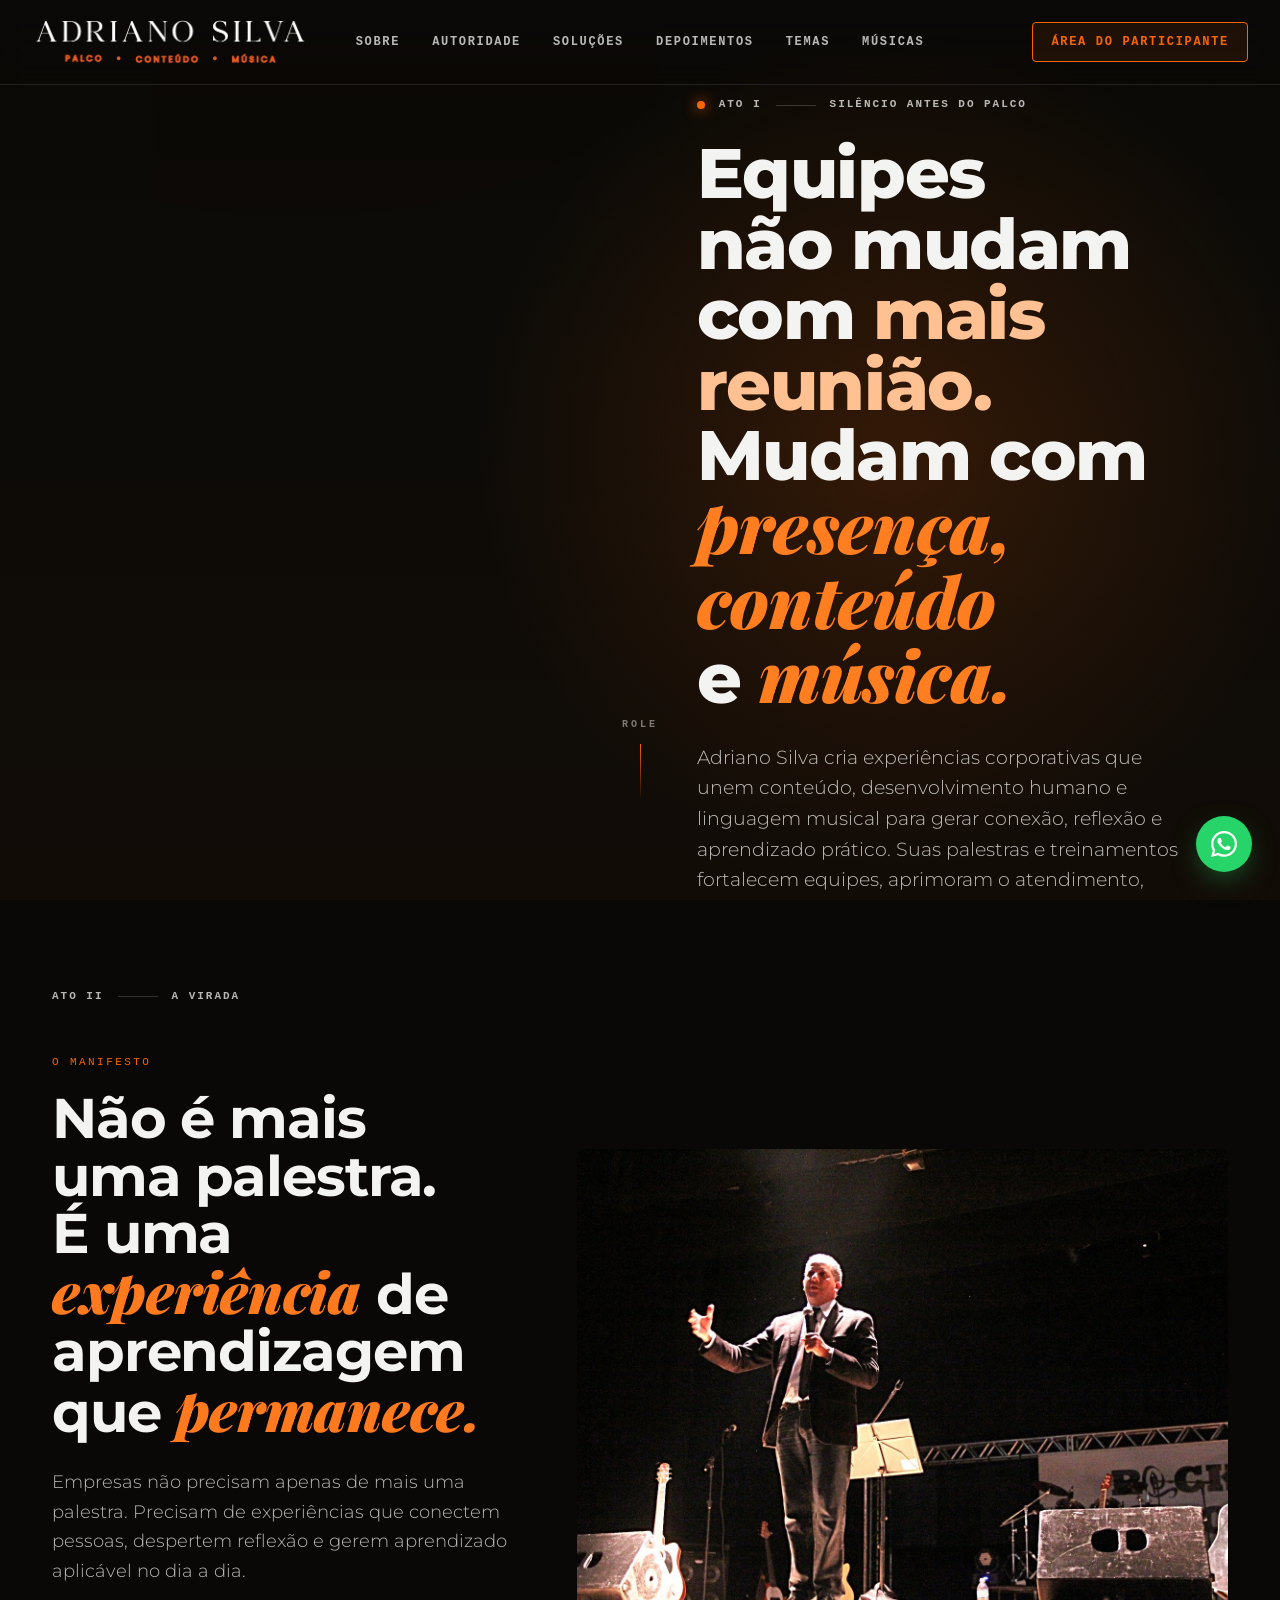
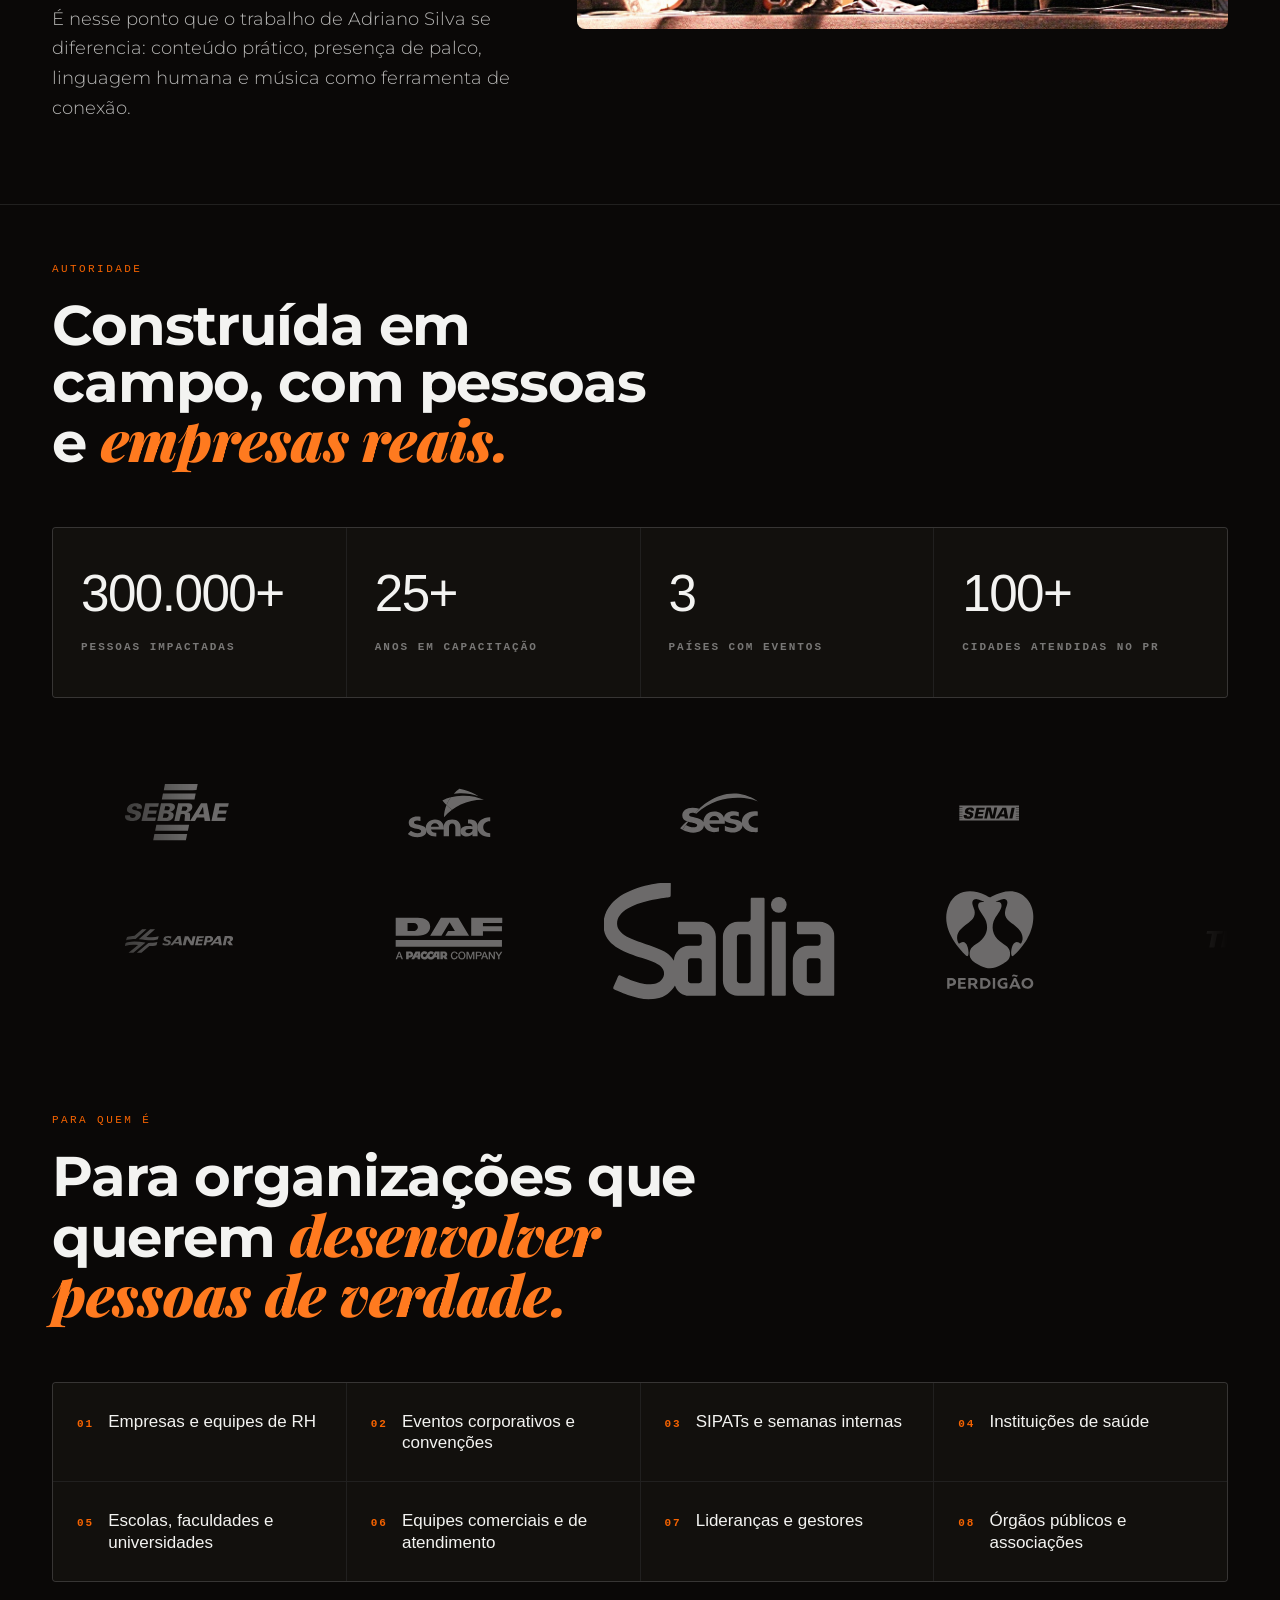
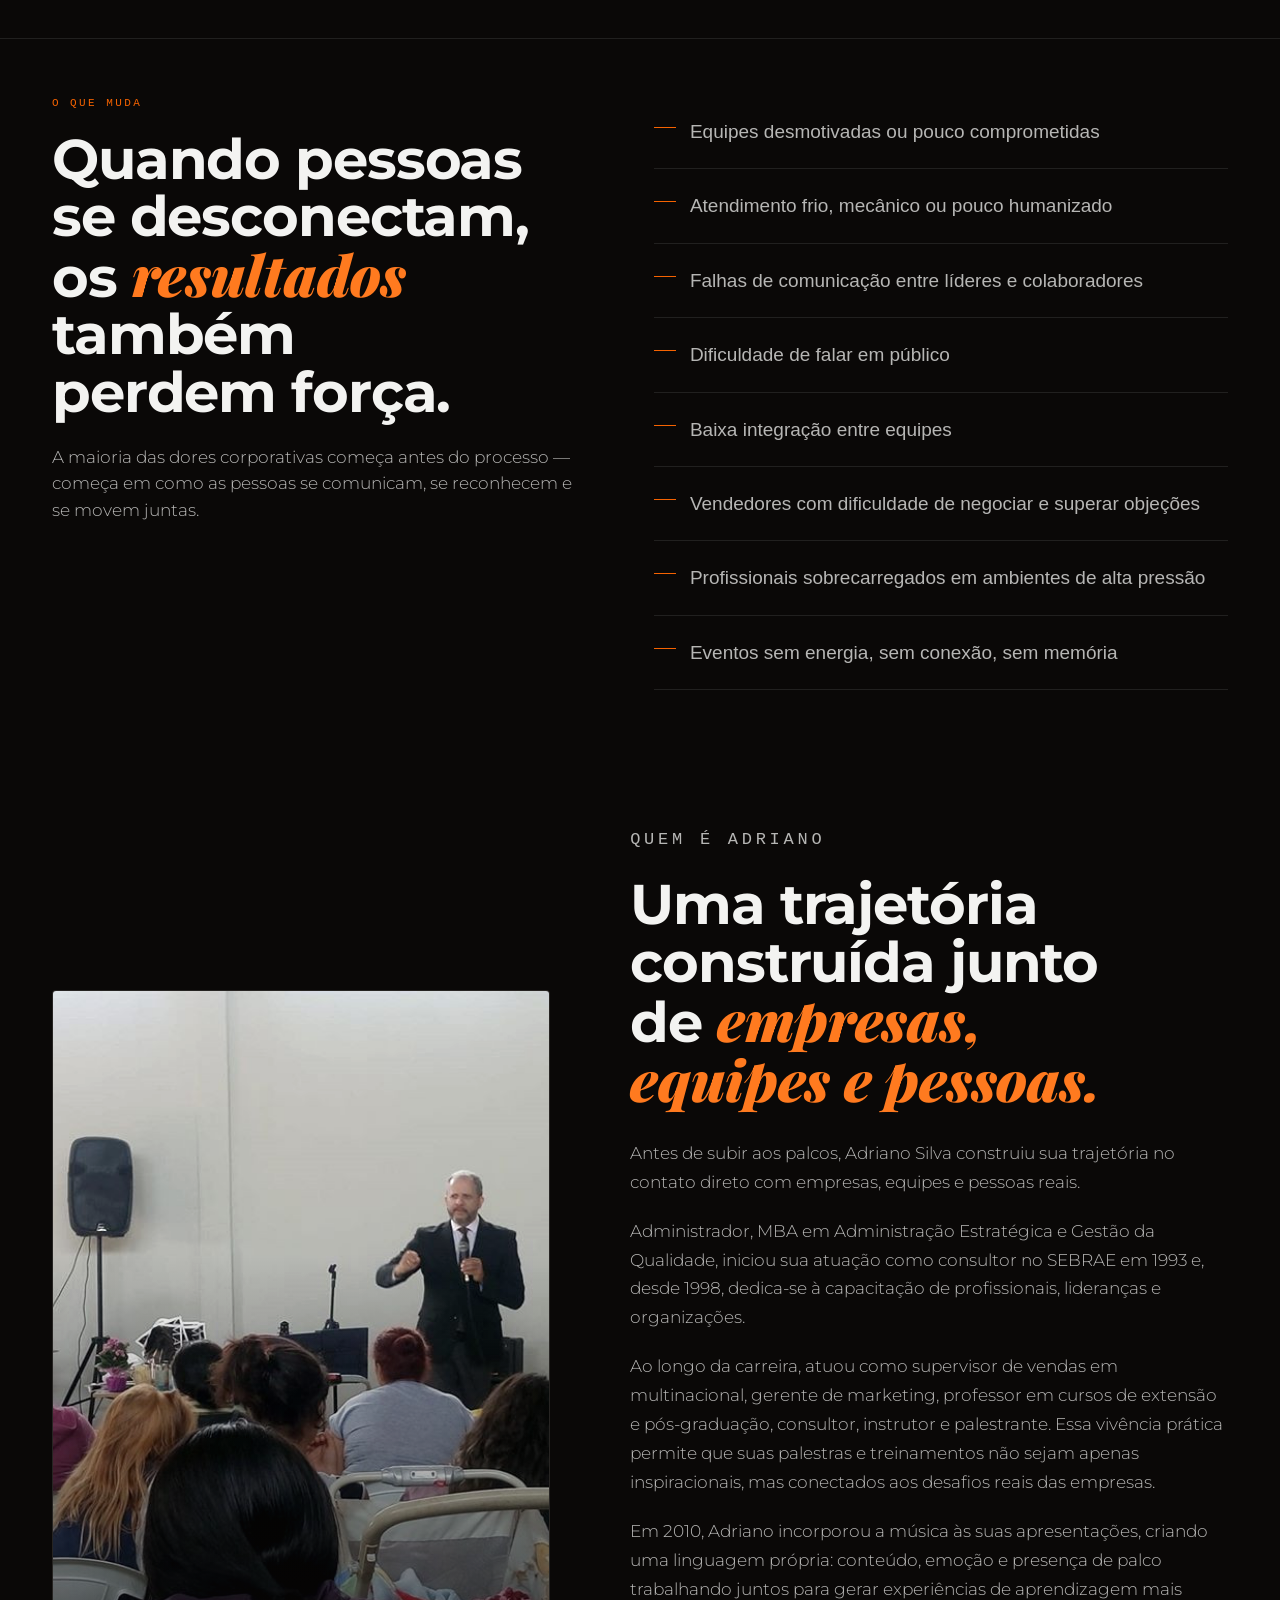
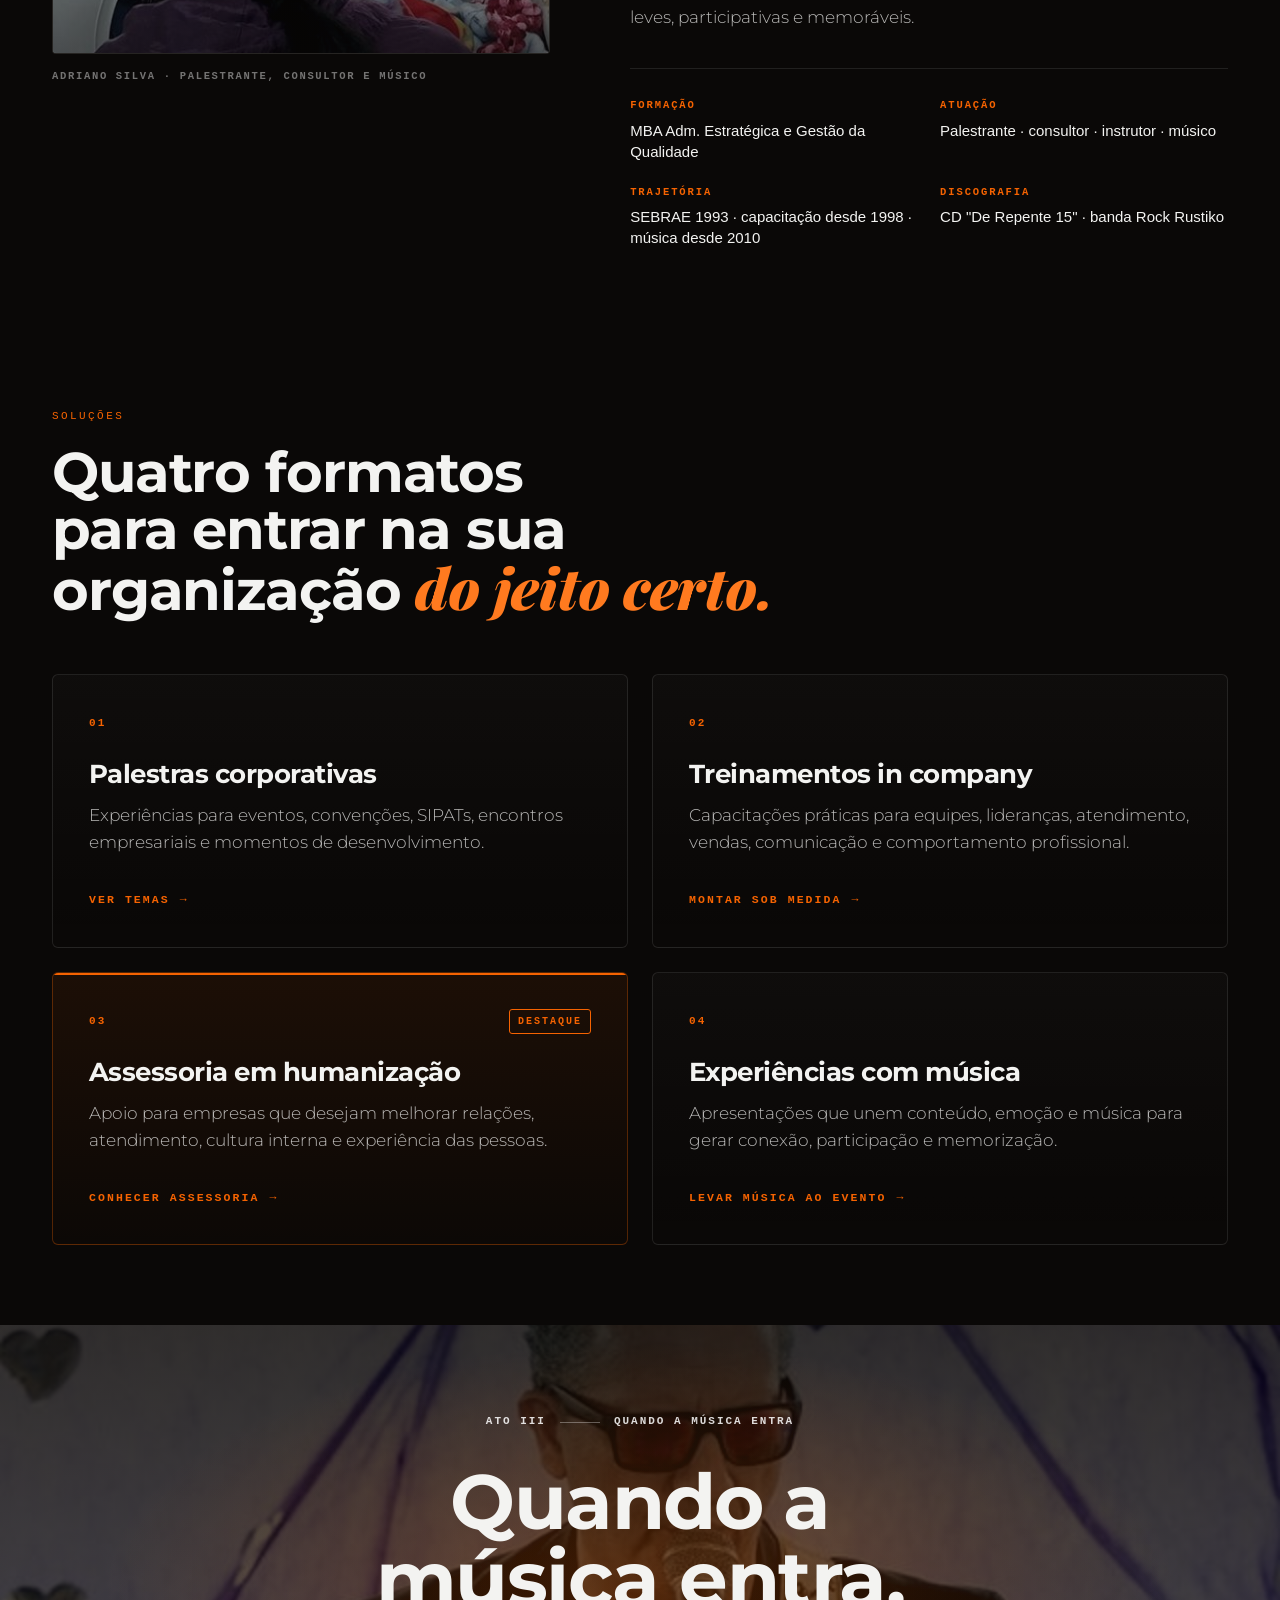
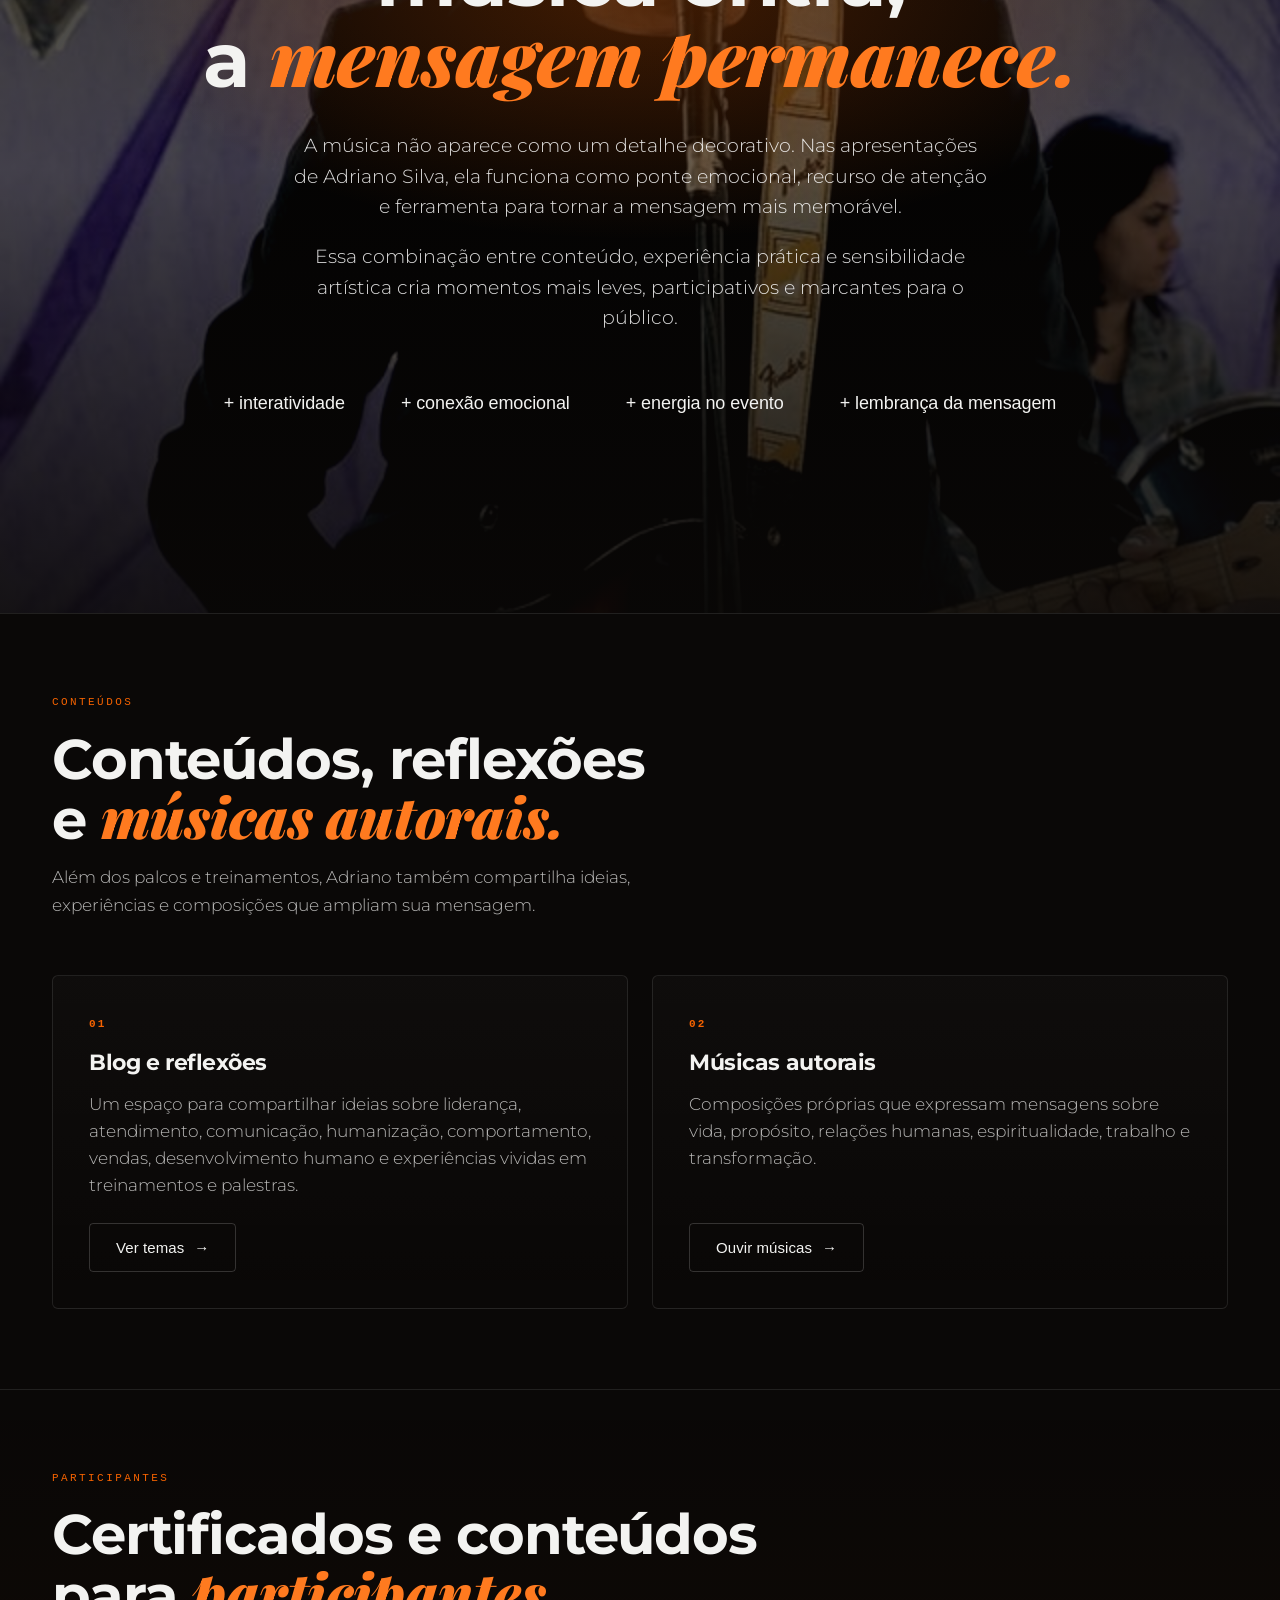
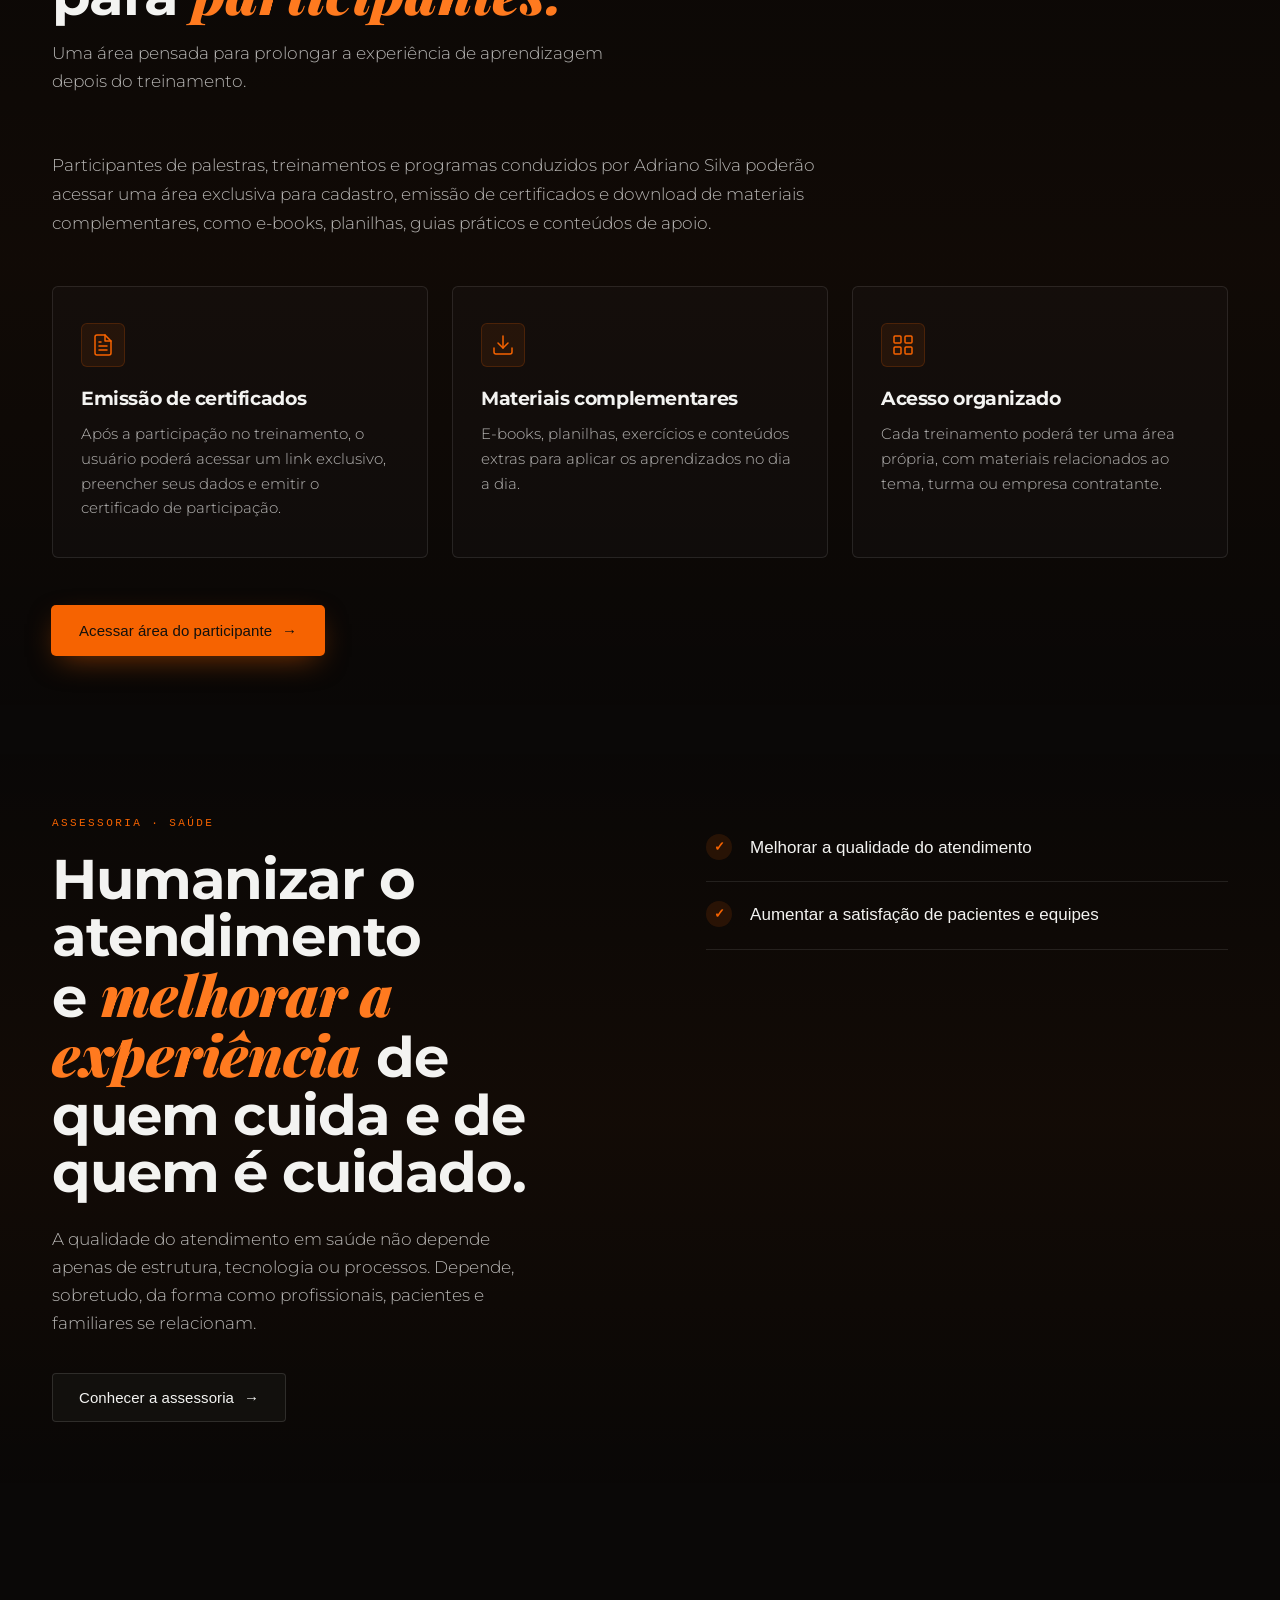
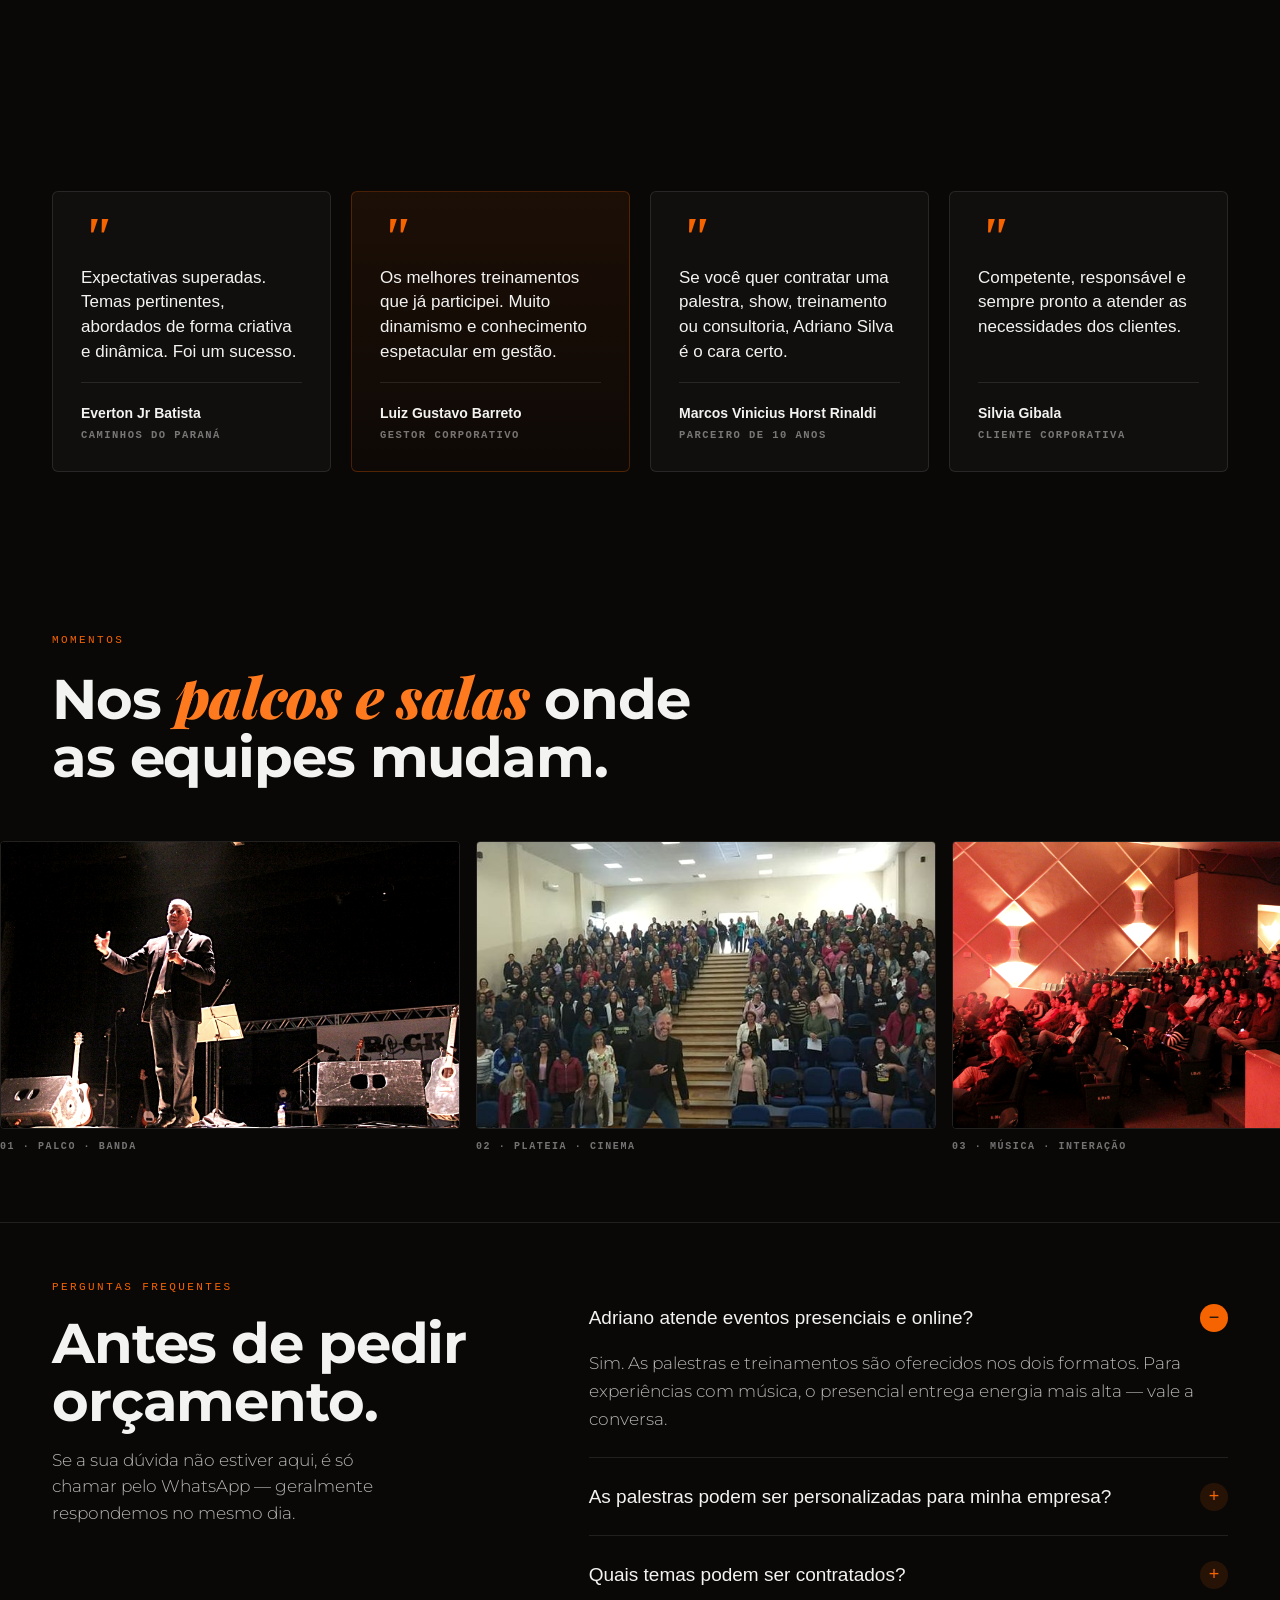
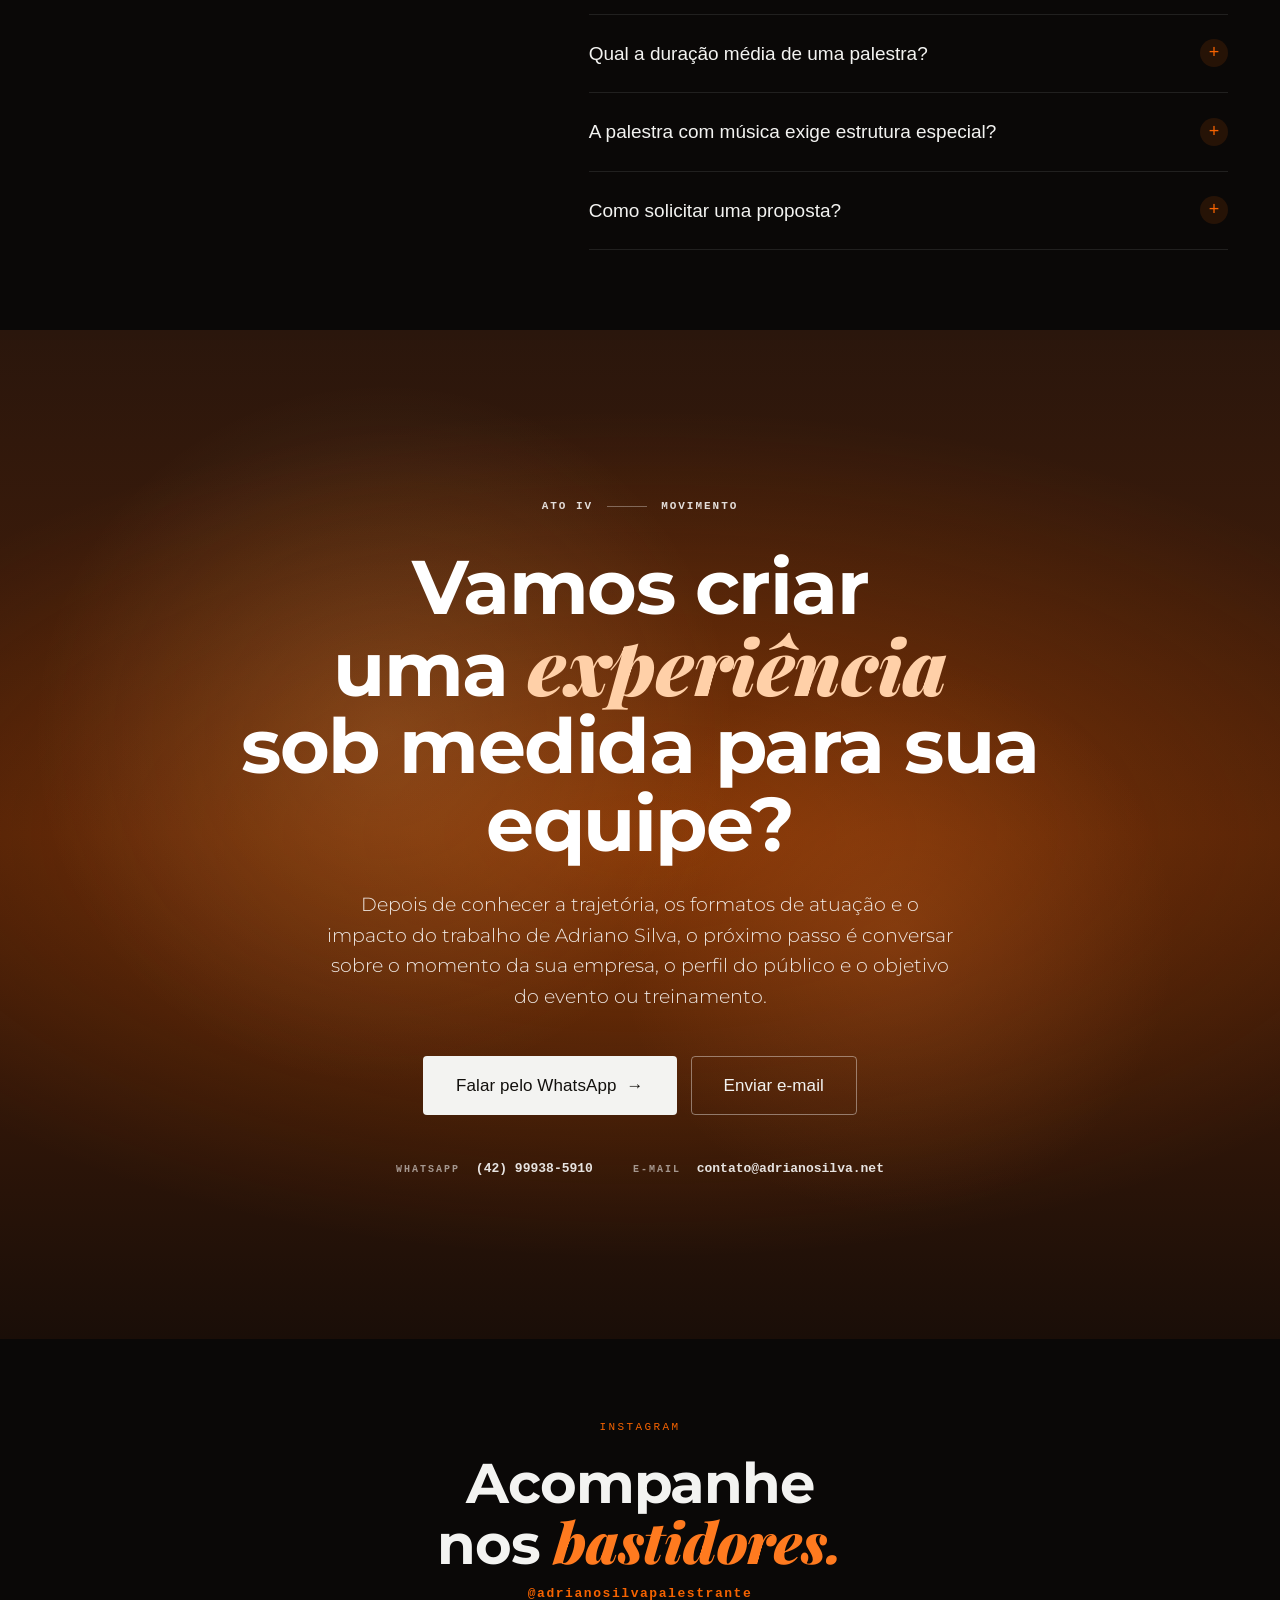
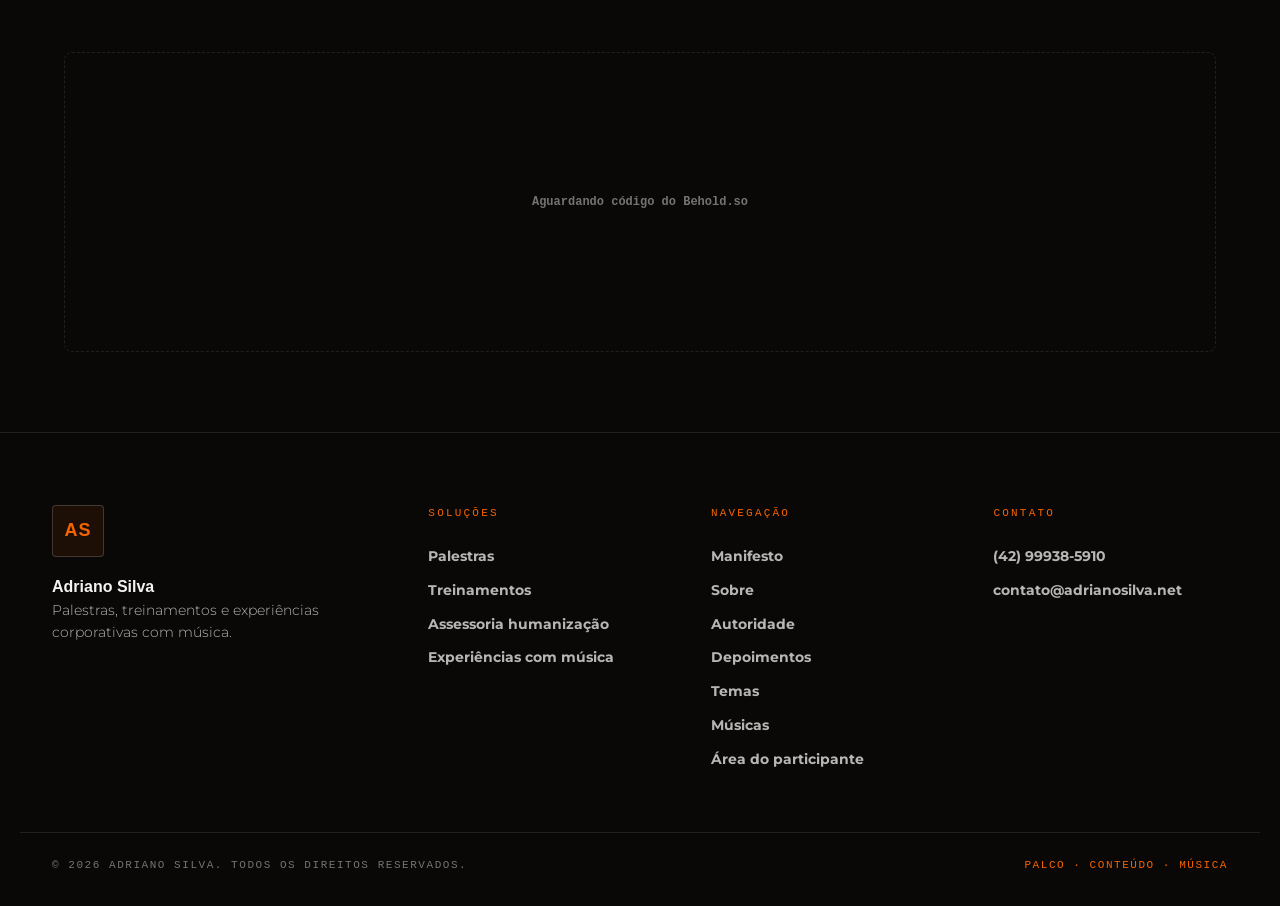
==== index.html @ a71a8cbe "feat: troca favicon para Favicon.png em todas as páginas Co-Authored-By: Claude Sonnet 4.6 <noreply@" ====
<!doctype html>
<html lang="pt-BR">
<head>
  <meta charset="utf-8">
  <meta name="viewport" content="width=device-width, initial-scale=1">
  <title>Adriano Silva — Palestrante, Músico e Experiências Corporativas</title>
  <meta name="description" content="Palestras, treinamentos e experiências corporativas que unem desenvolvimento humano, criatividade e música para transformar equipes, atendimento e lideranças.">

  <!-- Open Graph -->
  <meta property="og:title" content="Adriano Silva — Palestrante e Músico">
  <meta property="og:description" content="Palestras e experiências corporativas que unem desenvolvimento humano, criatividade e música para transformar equipes e lideranças.">
  <meta property="og:image" content="https://adrianosilva.net/assets/adriano-hero-orange.png">
  <meta property="og:url" content="https://adrianosilva.net">
  <meta property="og:type" content="website">
  <meta property="og:locale" content="pt_BR">
  <meta name="twitter:card" content="summary_large_image">
  <meta name="twitter:title" content="Adriano Silva — Palestrante e Músico">
  <meta name="twitter:description" content="Palestras e experiências corporativas que unem desenvolvimento humano, criatividade e música.">
  <meta name="twitter:image" content="https://adrianosilva.net/assets/adriano-hero-orange.png">

  <!-- Favicon -->
  <link rel="icon" href="assets/favicon.png" type="image/png">
  <link rel="apple-touch-icon" href="assets/favicon.png">

  <!-- Schema.org -->
  <script type="application/ld+json">
  {
    "@context": "https://schema.org",
    "@type": "Person",
    "name": "Adriano Silva",
    "jobTitle": "Palestrante e Músico",
    "description": "Palestras, treinamentos e experiências corporativas que unem desenvolvimento humano, criatividade e música.",
    "url": "https://adrianosilva.net",
    "email": "contato@adrianosilva.net",
    "telephone": "+5542999385910",
    "sameAs": [
      "https://www.instagram.com/adrianosilvapalestrante/"
    ]
  }
  </script>

  <link rel="preconnect" href="https://fonts.googleapis.com">
  <link rel="preconnect" href="https://fonts.gstatic.com" crossorigin>
  <link href="https://fonts.googleapis.com/css2?family=Montserrat:wght@300;500;600;700;800;900&family=Playfair+Display:ital,wght@1,900&display=swap" rel="stylesheet">
  <link rel="stylesheet" href="adriano-styles.css">
</head>
<body data-density="comfortable" data-anim="medium">

  <!-- Film grain overlay -->
  <svg class="grain-svg" aria-hidden="true">
    <filter id="film-grain">
      <feTurbulence type="fractalNoise" baseFrequency="0.85" numOctaves="3" stitchTiles="stitch"/>
      <feColorMatrix values="0 0 0 0 1   0 0 0 0 0.95   0 0 0 0 0.85   0 0 0 0.5 0"/>
    </filter>
    <rect width="100%" height="100%" filter="url(#film-grain)"/>
  </svg>

  <!-- Scroll-driven background warmth wash -->
  <div class="warmth-wash" aria-hidden="true"></div>

  <!-- Sticky WhatsApp -->
  <a class="whatsapp-fab" href="https://wa.me/5542999385910" target="_blank" rel="noreferrer" aria-label="Falar pelo WhatsApp">
    <svg viewBox="0 0 24 24" fill="currentColor" aria-hidden="true">
      <path d="M17.47 14.38c-.3-.15-1.76-.87-2.03-.97-.27-.1-.47-.15-.67.15-.2.3-.77.97-.94 1.16-.17.2-.35.22-.64.07-.3-.15-1.26-.46-2.4-1.47-.88-.79-1.48-1.76-1.65-2.06-.17-.3-.02-.46.13-.61.13-.13.3-.35.45-.52.15-.17.2-.3.3-.5.1-.2.05-.37-.02-.52-.08-.15-.67-1.61-.92-2.21-.24-.58-.49-.5-.67-.5h-.57c-.2 0-.52.07-.79.37-.27.3-1.04 1.02-1.04 2.48 0 1.46 1.06 2.87 1.21 3.07.15.2 2.1 3.2 5.08 4.49.71.3 1.26.49 1.69.62.71.23 1.36.2 1.87.12.57-.09 1.76-.72 2-1.41.25-.7.25-1.29.17-1.41-.07-.12-.27-.2-.57-.35M12.05 21.78h-.01a9.87 9.87 0 0 1-5.03-1.38l-.36-.21-3.74.98 1-3.65-.24-.37a9.86 9.86 0 0 1-1.51-5.26C2.16 6.45 6.6 2.01 12.05 2.01c2.64 0 5.12 1.03 6.99 2.9a9.83 9.83 0 0 1 2.89 6.99c0 5.45-4.43 9.88-9.88 9.88M20.46 3.49A11.81 11.81 0 0 0 12.05 0C5.5 0 .16 5.34.16 11.89c0 2.1.55 4.14 1.59 5.95L.06 24l6.3-1.65a11.88 11.88 0 0 0 5.69 1.45h.01c6.55 0 11.89-5.33 11.89-11.89a11.82 11.82 0 0 0-3.48-8.42"/>
    </svg>
  </a>

  <!-- Header -->
  <header class="site-header">
    <a class="brand" href="#top">
      <img class="brand-logo" src="assets/logo-menu.png" alt="Adriano Silva — Palco, Conteúdo, Música">
    </a>
    <nav class="site-nav" aria-label="Navegação">
      <a href="#sobre">Sobre</a>
      <a href="#autoridade">Autoridade</a>
      <a href="#solucoes">Soluções</a>
      <a href="#depoimentos">Depoimentos</a>
      <a href="temas.html">Temas</a>
      <a href="musicas.html">Músicas</a>
    </nav>
    <a class="header-cta" href="participante.html">Área do Participante</a>
  </header>

  <main id="top">

    <!-- ============ ACT I — HERO ============ -->
    <section class="hero" data-act="I" style="font-family: Montserrat">
      <!-- Spotlight que segue o cursor no desktop -->
      <div class="hero-spot" aria-hidden="true"></div>

      <!-- Retrato hero -->
      <div class="hero-portrait" aria-hidden="true">
        <img class="hero-portrait-img" src="assets/adriano-hero-orange.png" alt="Adriano Silva" fetchpriority="high">
      </div>

      <!-- Copy hero -->
      <div class="hero-copy">
        <div class="act-label">
          <span class="dot"></span>
          <span>Ato I</span>
          <span class="bar"></span>
          <span>silêncio antes do palco</span>
        </div>

        <h1 class="hero-title" data-headline-target style="font-family: Montserrat, sans-serif; font-size: clamp(36px, 5.5vw, 72px); font-weight: 800">Equipes<br>não mudam<br>com <span class="hero-dim">mais reunião.</span><br>Mudam com<br><em>presença,</em> <em>conteúdo</em><br>e <em>música.</em></h1>

        <p class="hero-sub">
          Adriano Silva cria experiências corporativas que unem conteúdo, desenvolvimento humano e linguagem musical para gerar conexão, reflexão e aprendizado prático. Suas palestras e treinamentos fortalecem equipes, aprimoram o atendimento, desenvolvem lideranças e ajudam empresas a construir relações mais humanas, conscientes e eficazes.
        </p>

      </div>

      <!-- Scroll cue -->
      <div class="scroll-cue" aria-hidden="true">
        <span class="cue-text">role</span>
        <span class="cue-line"></span>
      </div>
    </section>

    <!-- ============ ACT II — MANIFESTO ============ -->
    <section class="manifesto" id="manifesto" data-act="II">
      <div class="act-marker">
        <span>Ato II</span>
        <span class="bar"></span>
        <span>a virada</span>
      </div>

      <div class="manifesto-grid">
        <div class="manifesto-text reveal">
          <p class="eyebrow">o manifesto</p>
          <h2>
            Não é mais uma palestra.<br>
            É uma <em>experiência</em> de<br>
            aprendizagem que <em>permanece.</em>
          </h2>
          <p class="lede">
            Empresas não precisam apenas de mais uma palestra. Precisam de experiências que conectem pessoas, despertem reflexão e gerem aprendizado aplicável no dia a dia.
          </p>
          <p class="lede" style="margin-top: 18px;">
            É nesse ponto que o trabalho de Adriano Silva se diferencia: conteúdo prático, presença de palco, linguagem humana e música como ferramenta de conexão.
          </p>
        </div>

        <figure class="manifesto-photo reveal">
          <img src="assets/adriano-stage.jpg" alt="Adriano Silva no palco" loading="lazy">
        </figure>
      </div>
    </section>

    <!-- ============ AUTHORITY ============ -->
    <section class="authority" id="autoridade">
      <div class="container">
        <div class="section-head reveal">
          <p class="eyebrow">autoridade</p>
          <h2>Construída em campo, com pessoas e <em>empresas reais.</em></h2>
        </div>

        <div class="auth-stats">
          <div class="stat reveal">
            <strong data-count="300000" data-suffix="+">0</strong>
            <span>pessoas impactadas</span>
          </div>
          <div class="stat reveal">
            <strong data-count="25" data-suffix="+">0</strong>
            <span>anos em capacitação</span>
          </div>
          <div class="stat reveal">
            <strong data-count="3" data-suffix="">0</strong>
            <span>países com eventos</span>
          </div>
          <div class="stat reveal">
            <strong data-count="100" data-suffix="+">0</strong>
            <span>cidades atendidas no PR</span>
          </div>
        </div>

        <div class="logo-marquee reveal" aria-label="Empresas e instituições">
          <div class="marquee-window">
            <div class="marquee-track">
              <span><img src="assets/logos/sebrae.svg" alt="SEBRAE"></span>
              <span><img src="assets/logos/senac.svg" alt="SENAC"></span>
              <span><img src="assets/logos/sesc.svg" alt="SESC"></span>
              <span><img src="assets/logos/senai.svg" alt="SENAI"></span>
              <span><img src="assets/logos/sesi.svg" alt="SESI"></span>
              <span><img src="assets/logos/correios.svg" alt="Correios"></span>
              <span><img src="assets/logos/petrobras.svg" alt="Petrobras"></span>
              <span><img src="assets/logos/banco-do-brasil.svg" alt="Banco do Brasil"></span>
              <span><img src="assets/logos/caixa.svg" alt="Caixa"></span>
              <span><img src="assets/logos/unimed.svg" alt="Unimed"></span>
              <span><img src="assets/logos/itaipu.svg" alt="Itaipu"></span>
              <span><img src="assets/logos/copel.svg" alt="COPEL"></span>
              <!-- duplicate for seamless loop -->
              <span><img src="assets/logos/sebrae.svg" alt=""></span>
              <span><img src="assets/logos/senac.svg" alt=""></span>
              <span><img src="assets/logos/sesc.svg" alt=""></span>
              <span><img src="assets/logos/senai.svg" alt=""></span>
              <span><img src="assets/logos/sesi.svg" alt=""></span>
              <span><img src="assets/logos/correios.svg" alt=""></span>
              <span><img src="assets/logos/petrobras.svg" alt=""></span>
              <span><img src="assets/logos/banco-do-brasil.svg" alt=""></span>
              <span><img src="assets/logos/caixa.svg" alt=""></span>
              <span><img src="assets/logos/unimed.svg" alt=""></span>
              <span><img src="assets/logos/itaipu.svg" alt=""></span>
              <span><img src="assets/logos/copel.svg" alt=""></span>
            </div>
          </div>
          <div class="marquee-window reverse">
            <div class="marquee-track">
              <span><img src="assets/logos/sanepar.svg" alt="Sanepar"></span>
              <span><img src="assets/logos/daf-caminhoes.svg" alt="DAF Caminhões"></span>
              <span><img src="assets/logos/sadia.svg" alt="Sadia"></span>
              <span><img src="assets/logos/perdigao.svg" alt="Perdigão"></span>
              <span><img src="assets/logos/tigre.svg" alt="Tigre"></span>
              <span><img src="assets/logos/caminhos-do-parana.svg" alt="Caminhos do Paraná"></span>
              <span><img src="assets/logos/uepg.svg" alt="UEPG"></span>
              <span><img src="assets/logos/unicentro.svg" alt="Unicentro"></span>
              <span><img src="assets/logos/univel.svg" alt="Univel"></span>
              <span><img src="assets/logos/copacol.svg" alt="Copacol"></span>
              <span><img src="assets/logos/coopavel.svg" alt="Coopavel"></span>
              <!-- duplicate for seamless loop -->
              <span><img src="assets/logos/sanepar.svg" alt=""></span>
              <span><img src="assets/logos/daf-caminhoes.svg" alt=""></span>
              <span><img src="assets/logos/sadia.svg" alt=""></span>
              <span><img src="assets/logos/perdigao.svg" alt=""></span>
              <span><img src="assets/logos/tigre.svg" alt=""></span>
              <span><img src="assets/logos/caminhos-do-parana.svg" alt=""></span>
              <span><img src="assets/logos/uepg.svg" alt=""></span>
              <span><img src="assets/logos/unicentro.svg" alt=""></span>
              <span><img src="assets/logos/univel.svg" alt=""></span>
              <span><img src="assets/logos/copacol.svg" alt=""></span>
              <span><img src="assets/logos/coopavel.svg" alt=""></span>
            </div>
          </div>
        </div>
      </div>
    </section>

    <!-- ============ AUDIENCE ============ -->
    <section class="audience">
      <div class="container">
        <div class="section-head reveal">
          <p class="eyebrow">para quem é</p>
          <h2>Para organizações que querem <em>desenvolver pessoas de verdade.</em></h2>
        </div>
        <ul class="audience-grid">
          <li class="reveal"><span class="aud-num">01</span><span class="aud-text">Empresas e equipes de RH</span></li>
          <li class="reveal"><span class="aud-num">02</span><span class="aud-text">Eventos corporativos e convenções</span></li>
          <li class="reveal"><span class="aud-num">03</span><span class="aud-text">SIPATs e semanas internas</span></li>
          <li class="reveal"><span class="aud-num">04</span><span class="aud-text">Instituições de saúde</span></li>
          <li class="reveal"><span class="aud-num">05</span><span class="aud-text">Escolas, faculdades e universidades</span></li>
          <li class="reveal"><span class="aud-num">06</span><span class="aud-text">Equipes comerciais e de atendimento</span></li>
          <li class="reveal"><span class="aud-num">07</span><span class="aud-text">Lideranças e gestores</span></li>
          <li class="reveal"><span class="aud-num">08</span><span class="aud-text">Órgãos públicos e associações</span></li>
        </ul>
      </div>
    </section>

    <!-- ============ PROBLEMS ============ -->
    <section class="problems">
      <div class="container problems-grid">
        <div class="reveal">
          <p class="eyebrow">o que muda</p>
          <h2>Quando pessoas se desconectam, os <em>resultados</em> também perdem força.</h2>
          <p class="muted">A maioria das dores corporativas começa antes do processo — começa em como as pessoas se comunicam, se reconhecem e se movem juntas.</p>
        </div>
        <ul class="problems-list">
          <li class="reveal">Equipes desmotivadas ou pouco comprometidas</li>
          <li class="reveal">Atendimento frio, mecânico ou pouco humanizado</li>
          <li class="reveal">Falhas de comunicação entre líderes e colaboradores</li>
          <li class="reveal">Dificuldade de falar em público</li>
          <li class="reveal">Baixa integração entre equipes</li>
          <li class="reveal">Vendedores com dificuldade de negociar e superar objeções</li>
          <li class="reveal">Profissionais sobrecarregados em ambientes de alta pressão</li>
          <li class="reveal">Eventos sem energia, sem conexão, sem memória</li>
        </ul>
      </div>
    </section>

    <!-- ============ ABOUT — QUEM É ADRIANO ============ -->
    <section class="about" id="sobre">
      <div class="container about-grid">
        <figure class="about-photo reveal">
          <div class="about-photo-frame">
            <img src="assets/adriano-portrait.jpg" alt="Adriano Silva — retrato" loading="lazy">
          </div>
          <figcaption>adriano silva · palestrante, consultor e músico</figcaption>
        </figure>
        <div class="about-text reveal">
          <p class="eyebrow">quem é Adriano</p>
          <h2>Uma trajetória construída junto de <em>empresas, equipes e pessoas.</em></h2>
          <p>
            Antes de subir aos palcos, Adriano Silva construiu sua trajetória no contato direto com empresas, equipes e pessoas reais.
          </p>
          <p>
            Administrador, MBA em Administração Estratégica e Gestão da Qualidade, iniciou sua atuação como consultor no SEBRAE em 1993 e, desde 1998, dedica-se à capacitação de profissionais, lideranças e organizações.
          </p>
          <p>
            Ao longo da carreira, atuou como supervisor de vendas em multinacional, gerente de marketing, professor em cursos de extensão e pós-graduação, consultor, instrutor e palestrante. Essa vivência prática permite que suas palestras e treinamentos não sejam apenas inspiracionais, mas conectados aos desafios reais das empresas.
          </p>
          <p>
            Em 2010, Adriano incorporou a música às suas apresentações, criando uma linguagem própria: conteúdo, emoção e presença de palco trabalhando juntos para gerar experiências de aprendizagem mais leves, participativas e memoráveis.
          </p>
          <dl class="about-facts">
            <div><dt>Formação</dt><dd>MBA Adm. Estratégica e Gestão da Qualidade</dd></div>
            <div><dt>Atuação</dt><dd>Palestrante · consultor · instrutor · músico</dd></div>
            <div><dt>Trajetória</dt><dd>SEBRAE 1993 · capacitação desde 1998 · música desde 2010</dd></div>
            <div><dt>Discografia</dt><dd>CD "De Repente 15" · banda Rock Rustiko</dd></div>
          </dl>
        </div>
      </div>
    </section>

    <!-- ============ SOLUTIONS ============ -->
    <section class="solutions" id="solucoes">
      <div class="container">
        <div class="section-head reveal">
          <p class="eyebrow">soluções</p>
          <h2>Quatro formatos para entrar na sua organização <em>do jeito certo.</em></h2>
        </div>
        <div class="solutions-grid">
          <article class="sol-card reveal">
            <div class="sol-num">01</div>
            <h3>Palestras corporativas</h3>
            <p>Experiências para eventos, convenções, SIPATs, encontros empresariais e momentos de desenvolvimento.</p>
            <a class="sol-link" href="temas.html">Ver temas <span aria-hidden="true">→</span></a>
          </article>
          <article class="sol-card reveal">
            <div class="sol-num">02</div>
            <h3>Treinamentos in&nbsp;company</h3>
            <p>Capacitações práticas para equipes, lideranças, atendimento, vendas, comunicação e comportamento profissional.</p>
            <a class="sol-link" href="#cta">Montar sob medida <span aria-hidden="true">→</span></a>
          </article>
          <article class="sol-card sol-card--featured reveal">
            <div class="sol-num">03</div>
            <span class="sol-flag">destaque</span>
            <h3>Assessoria em humanização</h3>
            <p>Apoio para empresas que desejam melhorar relações, atendimento, cultura interna e experiência das pessoas.</p>
            <a class="sol-link" href="#cta">Conhecer assessoria <span aria-hidden="true">→</span></a>
          </article>
          <article class="sol-card reveal">
            <div class="sol-num">04</div>
            <h3>Experiências com música</h3>
            <p>Apresentações que unem conteúdo, emoção e música para gerar conexão, participação e memorização.</p>
            <a class="sol-link" href="#cta">Levar música ao evento <span aria-hidden="true">→</span></a>
          </article>
        </div>
      </div>
    </section>

    <!-- ============ MUSIC DIFFERENTIAL — ACT III ============ -->
    <section class="music" data-act="III">
      <!-- Stage background -->
      <div class="music-bg" aria-hidden="true">
        <img class="music-bg-img" src="assets/music-bw.jpg" alt="" loading="lazy">
        <div class="music-overlay"></div>
        <div class="music-embers" aria-hidden="true">
          <span style="--x:10%;--d:0s"></span>
          <span style="--x:22%;--d:1.4s"></span>
          <span style="--x:35%;--d:.8s"></span>
          <span style="--x:48%;--d:2.1s"></span>
          <span style="--x:61%;--d:.4s"></span>
          <span style="--x:74%;--d:1.7s"></span>
          <span style="--x:87%;--d:.9s"></span>
        </div>
      </div>

      <div class="music-inner">
        <div class="act-marker light">
          <span>Ato III</span>
          <span class="bar"></span>
          <span>quando a música entra</span>
        </div>
        <h2 class="reveal">Quando a música entra, <br>a <em>mensagem permanece.</em></h2>
        <p class="reveal music-lede">
          A música não aparece como um detalhe decorativo. Nas apresentações de Adriano Silva, ela funciona como ponte emocional, recurso de atenção e ferramenta para tornar a mensagem mais memorável.
        </p>
        <p class="reveal music-lede music-lede--second">
          Essa combinação entre conteúdo, experiência prática e sensibilidade artística cria momentos mais leves, participativos e marcantes para o público.
        </p>
        <ul class="music-bullets">
          <li class="reveal">+ interatividade</li>
          <li class="reveal">+ conexão emocional</li>
          <li class="reveal">+ energia no evento</li>
          <li class="reveal">+ lembrança da mensagem</li>
        </ul>
        <!-- Soundbar visual -->
        <div class="soundbar" aria-hidden="true">
          <span></span><span></span><span></span><span></span><span></span><span></span><span></span><span></span><span></span><span></span><span></span><span></span><span></span><span></span><span></span><span></span><span></span><span></span><span></span><span></span>
        </div>
      </div>
    </section>

    <!-- ============ BLOG E MÚSICAS AUTORAIS ============ -->
    <section class="content-blocks" id="conteudos">
      <div class="container">
        <div class="section-head reveal">
          <p class="eyebrow">conteúdos</p>
          <h2>Conteúdos, reflexões e <em>músicas autorais.</em></h2>
          <p class="section-head-sub muted">Além dos palcos e treinamentos, Adriano também compartilha ideias, experiências e composições que ampliam sua mensagem.</p>
        </div>
        <div class="content-blocks-grid">
          <article class="content-card reveal">
            <div class="content-card-num" aria-hidden="true">01</div>
            <h3>Blog e reflexões</h3>
            <p>Um espaço para compartilhar ideias sobre liderança, atendimento, comunicação, humanização, comportamento, vendas, desenvolvimento humano e experiências vividas em treinamentos e palestras.</p>
            <a class="btn btn-ghost" href="temas.html">
              <span>Ver temas</span>
              <span class="btn-arrow" aria-hidden="true">→</span>
            </a>
          </article>
          <article class="content-card reveal">
            <div class="content-card-num" aria-hidden="true">02</div>
            <h3>Músicas autorais</h3>
            <p>Composições próprias que expressam mensagens sobre vida, propósito, relações humanas, espiritualidade, trabalho e transformação.</p>
            <a class="btn btn-ghost" href="musicas.html">
              <span>Ouvir músicas</span>
              <span class="btn-arrow" aria-hidden="true">→</span>
            </a>
          </article>
        </div>
      </div>
    </section>

    <!-- ============ CERTIFICADOS E CONTEÚDOS PARA PARTICIPANTES ============ -->
    <section class="certificates" id="certificados">
      <div class="container">
        <div class="section-head reveal">
          <p class="eyebrow">participantes</p>
          <h2>Certificados e conteúdos para <em>participantes.</em></h2>
          <p class="section-head-sub muted">Uma área pensada para prolongar a experiência de aprendizagem depois do treinamento.</p>
        </div>
        <p class="cert-intro reveal">
          Participantes de palestras, treinamentos e programas conduzidos por Adriano Silva poderão acessar uma área exclusiva para cadastro, emissão de certificados e download de materiais complementares, como e-books, planilhas, guias práticos e conteúdos de apoio.
        </p>
        <div class="cert-grid">
          <article class="cert-card reveal">
            <div class="cert-icon" aria-hidden="true">
              <svg width="24" height="24" viewBox="0 0 24 24" fill="none" stroke="currentColor" stroke-width="1.5" stroke-linecap="round" stroke-linejoin="round">
                <path d="M14 2H6a2 2 0 0 0-2 2v16a2 2 0 0 0 2 2h12a2 2 0 0 0 2-2V8z"/>
                <polyline points="14 2 14 8 20 8"/>
                <line x1="16" y1="13" x2="8" y2="13"/>
                <line x1="16" y1="17" x2="8" y2="17"/>
                <polyline points="10 9 9 9 8 9"/>
              </svg>
            </div>
            <h3>Emissão de certificados</h3>
            <p>Após a participação no treinamento, o usuário poderá acessar um link exclusivo, preencher seus dados e emitir o certificado de participação.</p>
          </article>
          <article class="cert-card reveal">
            <div class="cert-icon" aria-hidden="true">
              <svg width="24" height="24" viewBox="0 0 24 24" fill="none" stroke="currentColor" stroke-width="1.5" stroke-linecap="round" stroke-linejoin="round">
                <path d="M21 15v4a2 2 0 0 1-2 2H5a2 2 0 0 1-2-2v-4"/>
                <polyline points="7 10 12 15 17 10"/>
                <line x1="12" y1="15" x2="12" y2="3"/>
              </svg>
            </div>
            <h3>Materiais complementares</h3>
            <p>E-books, planilhas, exercícios e conteúdos extras para aplicar os aprendizados no dia a dia.</p>
          </article>
          <article class="cert-card reveal">
            <div class="cert-icon" aria-hidden="true">
              <svg width="24" height="24" viewBox="0 0 24 24" fill="none" stroke="currentColor" stroke-width="1.5" stroke-linecap="round" stroke-linejoin="round">
                <rect x="3" y="3" width="7" height="7" rx="1"/>
                <rect x="14" y="3" width="7" height="7" rx="1"/>
                <rect x="14" y="14" width="7" height="7" rx="1"/>
                <rect x="3" y="14" width="7" height="7" rx="1"/>
              </svg>
            </div>
            <h3>Acesso organizado</h3>
            <p>Cada treinamento poderá ter uma área própria, com materiais relacionados ao tema, turma ou empresa contratante.</p>
          </article>
        </div>
        <div class="cert-actions reveal">
          <a class="btn btn-primary" href="participante.html">
            <span>Acessar área do participante</span>
            <span class="btn-arrow" aria-hidden="true">→</span>
          </a>
        </div>
      </div>
    </section>

    <!-- ============ HEALTH HUMANIZATION ============ -->
    <section class="health">
      <div class="container health-grid">
        <div class="reveal">
          <p class="eyebrow">assessoria · saúde</p>
          <h2>Humanizar o atendimento e <em>melhorar a experiência</em> de quem cuida e de quem é cuidado.</h2>
          <p class="muted">
            A qualidade do atendimento em saúde não depende apenas de estrutura, tecnologia ou processos.
            Depende, sobretudo, da forma como profissionais, pacientes e familiares se relacionam.
          </p>
          <a class="btn btn-dark" href="#cta">Conhecer a assessoria <span aria-hidden="true">→</span></a>
        </div>
        <ul class="health-results">
          <li class="reveal">Melhorar a qualidade do atendimento</li>
          <li class="reveal">Aumentar a satisfação de pacientes e equipes</li>
          <li class="reveal">Desenvolver lideranças mais humanas</li>
          <li class="reveal">Reduzir comportamentos frios e automáticos</li>
          <li class="reveal">Fortalecer comunicação, empatia e confiança</li>
          <li class="reveal">Criar ações práticas de humanização</li>
        </ul>
      </div>
    </section>

    <!-- ============ TESTIMONIALS ============ -->
    <section class="testimonials" id="depoimentos">
      <div class="container">
        <div class="section-head center reveal">
          <p class="eyebrow">depoimentos</p>
          <h2>Quem viveu a experiência, <em>recomenda.</em></h2>
        </div>
        <div class="testimonial-grid">
          <blockquote class="reveal">
            <div class="quote-mark">"</div>
            <p>Expectativas superadas. Temas pertinentes, abordados de forma criativa e dinâmica. Foi um sucesso.</p>
            <cite>
              <strong>Everton Jr Batista</strong>
              <span>Caminhos do Paraná</span>
            </cite>
          </blockquote>
          <blockquote class="reveal feature">
            <div class="quote-mark">"</div>
            <p>Os melhores treinamentos que já participei. Muito dinamismo e conhecimento espetacular em gestão.</p>
            <cite>
              <strong>Luiz Gustavo Barreto</strong>
              <span>Gestor corporativo</span>
            </cite>
          </blockquote>
          <blockquote class="reveal">
            <div class="quote-mark">"</div>
            <p>Se você quer contratar uma palestra, show, treinamento ou consultoria, Adriano Silva é o cara certo.</p>
            <cite>
              <strong>Marcos Vinicius Horst Rinaldi</strong>
              <span>Parceiro de 10 anos</span>
            </cite>
          </blockquote>
          <blockquote class="reveal">
            <div class="quote-mark">"</div>
            <p>Competente, responsável e sempre pronto a atender as necessidades dos clientes.</p>
            <cite>
              <strong>Silvia Gibala</strong>
              <span>Cliente corporativa</span>
            </cite>
          </blockquote>
        </div>
      </div>
    </section>

    <!-- ============ GALLERY — FILM STRIP ============ -->
    <section class="gallery" id="galeria">
      <div class="container">
        <div class="section-head reveal">
          <p class="eyebrow">momentos</p>
          <h2>Nos <em>palcos e salas</em> onde as equipes mudam.</h2>
        </div>
      </div>
      <div class="film-strip">
        <div class="film-track">
          <figure class="film-frame">
            <img src="assets/stage-band.jpg" alt="Adriano Silva no palco" loading="lazy">
            <figcaption>01 · palco · banda</figcaption>
          </figure>
          <figure class="film-frame">
            <img src="assets/audience-cinema.jpg" alt="Plateia em evento" loading="lazy">
            <figcaption>02 · plateia · cinema</figcaption>
          </figure>
          <figure class="film-frame">
            <img src="assets/adriano-guitar.jpg" alt="Adriano com violão" loading="lazy">
            <figcaption>03 · música · interação</figcaption>
          </figure>
          <figure class="film-frame">
            <img src="assets/adriano-audience.jpg" alt="Adriano com plateia" loading="lazy">
            <figcaption>04 · público · energia</figcaption>
          </figure>
          <figure class="film-frame">
            <img src="assets/audience-auditorium.jpg" alt="Auditório lotado" loading="lazy">
            <figcaption>05 · auditório · evento</figcaption>
          </figure>
          <figure class="film-frame">
            <img src="assets/adriano-electric.jpg" alt="Adriano com guitarra elétrica" loading="lazy">
            <figcaption>06 · show · guitarra</figcaption>
          </figure>
          <figure class="film-frame">
            <img src="assets/group-team.jpg" alt="Equipe treinada" loading="lazy">
            <figcaption>07 · equipe · treinamento</figcaption>
          </figure>
          <figure class="film-frame">
            <img src="assets/adriano-talk.jpg" alt="Adriano palestrando" loading="lazy">
            <figcaption>08 · palestra · presença</figcaption>
          </figure>
        </div>
      </div>
    </section>

    <!-- ============ FAQ ============ -->
    <section class="faq">
      <div class="container faq-grid">
        <div class="reveal">
          <p class="eyebrow">perguntas frequentes</p>
          <h2>Antes de pedir orçamento.</h2>
          <p class="muted">Se a sua dúvida não estiver aqui, é só chamar pelo WhatsApp — geralmente respondemos no mesmo dia.</p>
        </div>
        <div class="faq-list">
          <details class="reveal" open>
            <summary>Adriano atende eventos presenciais e online?</summary>
            <p>Sim. As palestras e treinamentos são oferecidos nos dois formatos. Para experiências com música, o presencial entrega energia mais alta — vale a conversa.</p>
          </details>
          <details class="reveal">
            <summary>As palestras podem ser personalizadas para minha empresa?</summary>
            <p>Sempre. Cada apresentação é adaptada ao público, ao contexto e ao objetivo do evento — isso é parte do método.</p>
          </details>
          <details class="reveal">
            <summary>Quais temas podem ser contratados?</summary>
            <p>Atendimento, liderança, comunicação, motivação, vendas, oratória, humanização em saúde, criatividade, gestão do tempo, empregabilidade e outros temas sob demanda.</p>
          </details>
          <details class="reveal">
            <summary>Qual a duração média de uma palestra?</summary>
            <p>Geralmente entre 60 e 90 minutos. Treinamentos têm carga horária estruturada (8h a 20h) ou modular conforme a necessidade.</p>
          </details>
          <details class="reveal">
            <summary>A palestra com música exige estrutura especial?</summary>
            <p>Som de qualidade e um espaço minimamente preparado. Conversamos sobre rider técnico no orçamento.</p>
          </details>
          <details class="reveal">
            <summary>Como solicitar uma proposta?</summary>
            <p>Via WhatsApp ou e-mail. Conte a data, cidade, público, tema desejado e objetivo do evento. A partir dessas informações, você recebe uma proposta sob medida. E-mail: <a href="mailto:contato@adrianosilva.net" class="faq-link">contato@adrianosilva.net</a></p>
          </details>
        </div>
      </div>
    </section>

    <!-- ============ FINAL CTA — ACT IV ============ -->
    <section class="final-cta" id="cta" data-act="IV">
      <div class="cta-glow" aria-hidden="true"></div>
      <div class="container cta-inner">
        <div class="act-marker light">
          <span>Ato IV</span>
          <span class="bar"></span>
          <span>movimento</span>
        </div>
        <h2 class="reveal">
          Vamos criar uma <em>experiência</em><br>
          sob medida para sua equipe?
        </h2>
        <p class="reveal cta-lede">
          Depois de conhecer a trajetória, os formatos de atuação e o impacto do trabalho de Adriano Silva, o próximo passo é conversar sobre o momento da sua empresa, o perfil do público e o objetivo do evento ou treinamento.
        </p>
        <div class="reveal cta-actions">
          <a class="btn btn-light btn-large" href="https://wa.me/5542999385910" target="_blank" rel="noreferrer">
            <span>Falar pelo WhatsApp</span>
            <span class="btn-arrow" aria-hidden="true">→</span>
          </a>
          <a class="btn btn-outline-light btn-large" href="mailto:contato@adrianosilva.net">
            <span>Enviar e-mail</span>
          </a>
        </div>
        <div class="reveal cta-contacts">
          <span><em>whatsapp</em> (42) 99938-5910</span>
          <span><em>e-mail</em> contato@adrianosilva.net</span>
        </div>
      </div>
    </section>

  </main>

  <!-- ============ INSTAGRAM FEED ============ -->
  <section class="instagram-feed">
    <div class="container">
      <div class="section-head center reveal">
        <p class="eyebrow">instagram</p>
        <h2>Acompanhe nos <em>bastidores.</em></h2>
        <a class="insta-handle reveal" href="https://www.instagram.com/adrianosilvapalestrante/" target="_blank" rel="noreferrer">@adrianosilvapalestrante</a>
      </div>

      <!-- COLE O CÓDIGO DO BEHOLD.SO AQUI -->
      <div class="behold-placeholder reveal">
        <!-- 1. Acesse behold.so
             2. Crie conta gratuita e conecte o Instagram @adrianosilvapalestrante
             3. Configure para exibir 6 posts em grid
             4. Copie o código gerado e substitua este bloco -->
      </div>

    </div>
  </section>

  <!-- ============ FOOTER ============ -->
  <footer class="site-footer">
    <div class="container footer-grid">
      <div class="footer-brand">
        <span class="brand-mark big">AS</span>
        <p><strong>Adriano Silva</strong><br>Palestras, treinamentos e experiências corporativas com música.</p>
      </div>
      <div>
        <h4>Soluções</h4>
        <a href="#solucoes">Palestras</a>
        <a href="#solucoes">Treinamentos</a>
        <a href="#solucoes">Assessoria humanização</a>
        <a href="#solucoes">Experiências com música</a>
      </div>
      <div>
        <h4>Navegação</h4>
        <a href="#manifesto">Manifesto</a>
        <a href="#sobre">Sobre</a>
        <a href="#autoridade">Autoridade</a>
        <a href="#depoimentos">Depoimentos</a>
        <a href="temas.html">Temas</a>
        <a href="musicas.html">Músicas</a>
        <a href="participante.html">Área do participante</a>
      </div>
      <div>
        <h4>Contato</h4>
        <a href="https://wa.me/5542999385910" target="_blank" rel="noreferrer">(42) 99938-5910</a>
        <a href="mailto:contato@adrianosilva.net">contato@adrianosilva.net</a>
      </div>
    </div>
    <div class="container footer-bottom">
      <p>© 2026 Adriano Silva. Todos os direitos reservados.</p>
      <p><em>palco · conteúdo · música</em></p>
    </div>
  </footer>

  <script src="adriano-script.js"></script>
</body>
</html>
---- adriano-styles.css ----
/* ============================================================
   ADRIANO SILVA — Landing page cinematográfica
   Conceito: Da escuridão para a luz · ato I → IV
   ============================================================ */

:root {
  --orange: #F66301;
  --orange-soft: #ff7a1f;
  --brick: #C94001;
  --night: #12100D;
  --night-soft: #1A1612;
  --night-deeper: #0A0807;
  --white: #F3F3F1;
  --white-dim: rgba(243, 243, 241, 0.74);
  --white-mute: rgba(243, 243, 241, 0.46);
  --white-line: rgba(243, 243, 241, 0.10);
  --white-line-strong: rgba(243, 243, 241, 0.18);

  --font-display: "Space Grotesk", "Helvetica Neue", Helvetica, sans-serif;
  --font-body: "Montserrat", "Helvetica Neue", Helvetica, sans-serif;
  --font-italic: "Instrument Serif", Georgia, serif;
  --font-mono: "JetBrains Mono", "Courier New", monospace;

  --max-w: 1240px;
  --gutter: 32px;

  --section-pad-y: 80px;
  --section-pad-y-tight: 56px;
}

[data-density="cozy"] {
  --section-pad-y: 96px;
  --section-pad-y-tight: 72px;
}

[data-density="spacious"] {
  --section-pad-y: 180px;
  --section-pad-y-tight: 130px;
}

* {
  box-sizing: border-box;
}

html,
body {
  margin: 0;
  padding: 0;
}

html {
  scroll-behavior: smooth;
}

body {
  font-family: var(--font-body);
  font-weight: 700;
  background: var(--night-deeper);
  color: var(--white);
  font-size: 17px;
  line-height: 1.55;
  -webkit-font-smoothing: antialiased;
  text-rendering: optimizeLegibility;
  overflow-x: hidden;
}

img {
  max-width: 100%;
  display: block;
}

a {
  color: inherit;
  text-decoration: none;
}

.container {
  max-width: var(--max-w);
  margin: 0 auto;
  padding: 0 var(--gutter);
}

/* ============ FILM GRAIN OVERLAY ============ */
.grain-svg {
  position: fixed;
  inset: 0;
  width: 100%;
  height: 100%;
  pointer-events: none;
  opacity: 0.14;
  mix-blend-mode: overlay;
  z-index: 999;
}

/* ============ BACKGROUND WARMTH WASH ============
   Fixed gradient that shifts via --warmth (set by scroll)
*/
.warmth-wash {
  position: fixed;
  inset: 0;
  pointer-events: none;
  z-index: -1;
  background:
    radial-gradient(ellipse 80% 60% at 50% calc(100% - 0% + (1 - var(--warmth, 0)) * 40%),
      rgba(246, 99, 1, calc(var(--warmth, 0) * 0.35)),
      transparent 60%),
    linear-gradient(180deg,
      var(--night-deeper) 0%,
      var(--night) 25%,
      #18120e 55%,
      #20140d 78%,
      #2a160c 100%);
  transition: background 0.6s ease;
}

/* ============ TYPOGRAPHY ============ */
h1,
h2,
h3,
h4 {
  font-family: "Montserrat", var(--font-display);
  font-weight: 700;
  letter-spacing: -0.02em;
  margin: 0;
  text-wrap: balance;
}

h1 em,
h2 em,
h3 em {
  font-family: "Playfair Display", var(--font-italic);
  font-style: italic;
  font-weight: 900;
  letter-spacing: -0.005em;
  color: var(--orange-soft);
}

h1 {
  font-size: clamp(40px, 5.6vw, 82px);
  line-height: 1.0;
}

h2 {
  font-size: clamp(32px, 4.4vw, 64px);
  line-height: 1.02;
}

h3 {
  font-size: clamp(20px, 1.7vw, 26px);
  line-height: 1.15;
  font-weight: 700;
}

p {
  margin: 0;
  font-weight: 300;
}

.muted {
  color: var(--white-dim);
}

.eyebrow {
  font-family: var(--font-mono);
  font-size: 11px;
  letter-spacing: 0.22em;
  text-transform: uppercase;
  color: var(--orange);
  margin-bottom: 18px;
}

/* ============ ACT MARKERS ============ */
.act-label,
.act-marker {
  display: inline-flex;
  align-items: center;
  gap: 14px;
  font-family: var(--font-mono);
  font-size: 11px;
  letter-spacing: 0.18em;
  text-transform: uppercase;
  color: var(--white-dim);
}

.act-marker .bar,
.act-label .bar {
  width: 40px;
  height: 1px;
  background: var(--white-line-strong);
}

.act-label .dot {
  width: 8px;
  height: 8px;
  border-radius: 50%;
  background: var(--orange);
  box-shadow: 0 0 14px var(--orange);
  animation: pulse 2.2s ease-in-out infinite;
}

.act-marker.light {
  color: rgba(255, 255, 255, 0.85);
}

.act-marker.light .bar {
  background: rgba(255, 255, 255, 0.32);
}

@keyframes pulse {

  0%,
  100% {
    opacity: 1;
    transform: scale(1);
  }

  50% {
    opacity: 0.5;
    transform: scale(0.85);
  }
}

/* ============ HEADER ============ */
.site-header {
  position: fixed;
  top: 0;
  left: 0;
  right: 0;
  z-index: 100;
  display: flex;
  align-items: center;
  justify-content: space-between;
  padding: 18px 32px;
  background: linear-gradient(180deg, rgba(10, 8, 7, 0.85), rgba(10, 8, 7, 0.4) 70%, transparent);
  backdrop-filter: blur(12px);
  -webkit-backdrop-filter: blur(12px);
  border-bottom: 1px solid var(--white-line);
}

.brand {
  display: inline-flex;
  align-items: center;
  gap: 12px;
}

.brand-logo {
  height: 48px;
  width: auto;
  display: block;
}

.brand-mark {
  width: 38px;
  height: 38px;
  border: 1px solid var(--white-line-strong);
  border-radius: 4px;
  display: grid;
  place-items: center;
  font-family: var(--font-display);
  font-weight: 600;
  font-size: 14px;
  letter-spacing: 0.05em;
  background: rgba(246, 99, 1, 0.08);
  color: var(--orange);
}

.brand-mark.big {
  width: 52px;
  height: 52px;
  font-size: 18px;
}

.brand-text {
  display: flex;
  flex-direction: column;
  line-height: 1.1;
}

.brand-text strong {
  font-family: var(--font-display);
  font-weight: 600;
  font-size: 15px;
  letter-spacing: -0.005em;
}

.brand-text em {
  font-family: var(--font-mono);
  font-size: 10px;
  font-style: normal;
  letter-spacing: 0.18em;
  text-transform: uppercase;
  color: var(--white-mute);
  margin-top: 2px;
}

.site-nav {
  display: flex;
  gap: 32px;
  position: absolute;
  left: 50%;
  transform: translateX(-50%);
}

.site-nav a {
  font-family: var(--font-mono);
  font-size: 12px;
  letter-spacing: 0.14em;
  text-transform: uppercase;
  color: var(--white-dim);
  transition: color .2s;
  position: relative;
}

.site-nav a:hover {
  color: var(--white);
}

.site-nav a::after {
  content: "";
  position: absolute;
  bottom: -6px;
  left: 0;
  width: 0;
  height: 1px;
  background: var(--orange);
  transition: width .25s ease;
}

.site-nav a:hover::after {
  width: 100%;
}

.header-cta {
  font-family: var(--font-mono);
  font-size: 12px;
  letter-spacing: 0.14em;
  text-transform: uppercase;
  padding: 10px 18px;
  border: 1px solid var(--orange);
  border-radius: 4px;
  background: rgba(246, 99, 1, 0.08);
  color: var(--orange);
  transition: all .25s;
  display: inline-flex;
  gap: 8px;
  align-items: center;
}

.header-cta:hover {
  background: var(--orange);
  color: var(--night);
}

@media (max-width: 900px) {
  .site-nav {
    display: none;
  }

  .site-header {
    padding: 14px 20px;
  }

  .brand-logo {
    height: 34px;
  }

  .brand-text em {
    display: none;
  }
}

/* ============ HERO — ACT I ============ */
.hero {
  position: relative;
  height: 100vh;
  max-height: 100vh;
  padding: clamp(80px, 10vh, 120px) clamp(40px, 7vw, 160px) clamp(90px, 11vh, 120px);
  display: grid;
  grid-template-columns: 1.1fr 1fr;
  gap: clamp(32px, 5vw, 100px);
  width: 100%;
  max-width: none;
  margin: 0;
  align-items: center;
  overflow: hidden;
  background-image: url('assets/hero-bg-music.jpg');
  background-size: cover;
  background-position: center 30%;
  background-repeat: no-repeat;
}

.hero::before {
  content: '';
  position: absolute;
  inset: 0;
  background: rgba(10, 8, 5, 0.75);
  z-index: 0;
}

.hero-spot {
  position: absolute;
  inset: 0;
  pointer-events: none;
  background: radial-gradient(circle 600px at var(--mx, 70%) var(--my, 50%),
      rgba(246, 99, 1, 0.16),
      transparent 70%);
  transition: background 0.3s ease;
  z-index: 0;
}

.hero-copy {
  position: relative;
  z-index: 2;
  max-width: 760px;
}

.hero-title {
  margin: 22px 0 28px;
}

.hero-sub {
  font-size: clamp(17px, 1.5vw, 21px);
  line-height: 1.6;
  color: var(--white-dim);
  max-width: 620px;
  margin-bottom: 0;
}

/* hero portrait */
.hero-portrait {
  position: relative;
  z-index: 1;
  align-self: stretch;
  display: flex;
  align-items: flex-end;
  justify-content: center;
  overflow: visible;
}

.hero-portrait .placeholder-portrait {
  width: 100%;
  max-width: 620px;
  aspect-ratio: 4 / 5.4;
}

.hero-portrait-img {
  height: calc(50vh - 40px);
  width: auto;
  max-width: 100%;
  max-height: none;
  object-fit: contain;
  object-position: bottom center;
  filter: drop-shadow(0 40px 80px rgba(246, 99, 1, 0.4));
  transform: translateY(-460px) scale(4.5);
  -webkit-mask-image: linear-gradient(to right, transparent 0%, black 18%);
  mask-image: linear-gradient(to right, transparent 0%, black 30%);
}

@keyframes heroFloat {

  0%,
  100% {
    transform: translateY(-500px);
  }

  50% {
    transform: translateY(-512px);
  }
}

/* scroll cue */
.scroll-cue {
  position: absolute;
  bottom: 100px;
  left: 50%;
  transform: translateX(-50%);
  display: flex;
  flex-direction: column;
  align-items: center;
  gap: 12px;
  z-index: 3;
}

.cue-text {
  font-family: var(--font-mono);
  font-size: 10px;
  letter-spacing: 0.3em;
  text-transform: uppercase;
  color: var(--white-mute);
}

.cue-line {
  display: block;
  width: 1px;
  height: 56px;
  background: linear-gradient(180deg, var(--orange), transparent);
  animation: cueSlide 2.2s ease-in-out infinite;
  transform-origin: top;
}

@keyframes cueSlide {
  0% {
    transform: scaleY(0);
    opacity: 0;
  }

  40%,
  60% {
    transform: scaleY(1);
    opacity: 1;
  }

  100% {
    transform: scaleY(1) translateY(40px);
    opacity: 0;
  }
}

/* hero marquee */
.hero-marquee {
  position: absolute;
  bottom: 0;
  left: 0;
  right: 0;
  overflow: hidden;
  padding: 14px 0;
  border-top: 1px solid var(--white-line);
  background: linear-gradient(180deg, transparent, rgba(10, 8, 7, 0.4));
  z-index: 2;
  mask-image: linear-gradient(90deg, transparent, #000 8%, #000 92%, transparent);
  -webkit-mask-image: linear-gradient(90deg, transparent, #000 8%, #000 92%, transparent);
}

.hero-marquee .marquee-track {
  display: flex;
  align-items: center;
  gap: 20px;
  white-space: nowrap;
  animation: scrollX 50s linear infinite;
  width: max-content;
}

.hero-marquee .marquee-track span {
  display: inline-flex;
  align-items: center;
  justify-content: center;
  width: 150px;
  overflow: hidden;
}

.hero-marquee .marquee-track img {
  width: 150px;
  height: 54px;
  object-fit: contain;
  transform: scale(1.4);
  filter: brightness(0) invert(1);
  opacity: 0.45;
}

.hero-marquee .marquee-track img[src*="sadia"] {
  transform: scale(0.9);
}

@keyframes scrollX {
  from {
    transform: translateX(0);
  }

  to {
    transform: translateX(-33.33%);
  }
}

@media (max-width: 900px) {
  .hero {
    grid-template-columns: 1fr;
    height: auto;
    min-height: 100svh;
    padding: 100px 20px 120px;
    gap: 32px;
  }

  .hero-portrait {
    display: none;
  }

  .hero-meta {
    gap: 24px;
  }

  .hero-meta strong {
    font-size: 18px;
  }

  .scroll-cue {
    display: none;
  }
}

/* ============ BUTTONS ============ */
.btn {
  display: inline-flex;
  align-items: center;
  gap: 10px;
  font-family: var(--font-display);
  font-weight: 500;
  font-size: 15px;
  letter-spacing: 0.005em;
  padding: 16px 26px;
  border-radius: 4px;
  border: 1px solid transparent;
  transition: all .25s ease;
  cursor: pointer;
  text-decoration: none;
  line-height: 1;
}

.btn-arrow {
  display: inline-block;
  transition: transform .25s ease;
}

.btn:hover .btn-arrow {
  transform: translateX(4px);
}

.btn-primary {
  background: var(--orange);
  color: var(--night);
  box-shadow: 0 0 0 1px var(--orange), 0 10px 30px -8px rgba(246, 99, 1, 0.5);
}

.btn-primary:hover {
  background: var(--brick);
  box-shadow: 0 0 0 1px var(--brick), 0 12px 40px -8px rgba(201, 64, 1, 0.7);
}

.btn-ghost {
  background: transparent;
  color: var(--white);
  border-color: var(--white-line-strong);
}

.btn-ghost:hover {
  border-color: var(--white);
  background: rgba(243, 243, 241, 0.04);
}

.btn-dark {
  background: var(--night);
  color: var(--white);
  border-color: rgba(255, 255, 255, 0.12);
}

.btn-dark:hover {
  background: var(--orange);
  color: var(--night);
  border-color: var(--orange);
}

.btn-light {
  background: var(--white);
  color: var(--night);
}

.btn-light:hover {
  background: var(--night);
  color: var(--white);
}

.btn-outline-light {
  background: transparent;
  color: var(--white);
  border-color: rgba(255, 255, 255, 0.4);
}

.btn-outline-light:hover {
  background: rgba(255, 255, 255, 0.08);
  border-color: var(--white);
}

.btn-large {
  font-size: 17px;
  padding: 20px 32px;
}

/* ============ PLACEHOLDER IMAGES (CSS-only film stills) ============ */
.placeholder {
  position: relative;
  width: 100%;
  background: linear-gradient(135deg, #1a1410 0%, #261810 60%, #1a1410 100%);
  border-radius: 4px;
  overflow: hidden;
  border: 1px solid var(--white-line);
}

.placeholder::before {
  content: attr(data-label);
  position: absolute;
  top: 14px;
  left: 14px;
  font-family: var(--font-mono);
  font-size: 10px;
  letter-spacing: 0.14em;
  text-transform: uppercase;
  color: rgba(246, 99, 1, 0.7);
  z-index: 3;
  background: rgba(10, 8, 7, 0.55);
  padding: 4px 8px;
  border: 1px solid rgba(246, 99, 1, 0.3);
  border-radius: 2px;
}

.placeholder::after {
  /* film perforations top/bottom */
  content: "";
  position: absolute;
  inset: 0;
  background:
    repeating-linear-gradient(90deg,
      transparent 0,
      transparent 22px,
      rgba(0, 0, 0, 0.3) 22px,
      rgba(0, 0, 0, 0.3) 24px,
      transparent 24px,
      transparent 36px),
    repeating-linear-gradient(90deg,
      transparent 0,
      transparent 22px,
      rgba(0, 0, 0, 0.3) 22px,
      rgba(0, 0, 0, 0.3) 24px,
      transparent 24px,
      transparent 36px);
  background-size: 100% 8px, 100% 8px;
  background-position: 0 0, 0 100%;
  background-repeat: repeat-x;
  z-index: 2;
  pointer-events: none;
}

.placeholder-stripes {
  position: absolute;
  inset: 0;
  background:
    repeating-linear-gradient(135deg,
      rgba(246, 99, 1, 0.03) 0,
      rgba(246, 99, 1, 0.03) 2px,
      transparent 2px,
      transparent 14px),
    radial-gradient(ellipse at 50% 50%, rgba(246, 99, 1, 0.12), transparent 70%);
  z-index: 1;
}

.placeholder-vignette {
  position: absolute;
  inset: 0;
  background: radial-gradient(ellipse at center,
      transparent 30%,
      rgba(10, 8, 7, 0.8) 100%);
  z-index: 1;
}

.placeholder-portrait {
  aspect-ratio: 4 / 5.4;
}

.placeholder-tall {
  aspect-ratio: 3 / 4;
}

.placeholder-wide {
  aspect-ratio: 16 / 10;
}

.placeholder-stage {
  aspect-ratio: 21 / 9;
}

.placeholder-stage::before {
  color: rgba(246, 99, 1, 0.9);
}

/* ============ WHATSAPP FAB ============ */
.whatsapp-fab {
  position: fixed;
  bottom: 28px;
  right: 28px;
  width: 56px;
  height: 56px;
  border-radius: 50%;
  background: #25D366;
  color: #fff;
  display: grid;
  place-items: center;
  z-index: 90;
  box-shadow: 0 10px 30px -8px rgba(37, 211, 102, 0.5);
  transition: transform .25s;
}

.whatsapp-fab:hover {
  transform: scale(1.08);
}

.whatsapp-fab svg {
  width: 26px;
  height: 26px;
}

/* ============ MANIFESTO — ACT II ============ */
.manifesto {
  position: relative;
  padding: var(--section-pad-y) var(--gutter);
  max-width: var(--max-w);
  margin: 0 auto;
}

.manifesto-grid {
  display: grid;
  grid-template-columns: 1fr 1.4fr;
  gap: 60px;
  align-items: center;
  margin-top: 48px;
}

.manifesto-text h2 {
  margin-bottom: 28px;
}

.manifesto-text .lede {
  font-size: 18px;
  line-height: 1.65;
  color: var(--white-dim);
  max-width: 480px;
}

/* Before / After */
.manifesto-photo {
  margin: 0;
  border-radius: 8px;
  overflow: hidden;
  min-height: 480px;
}

.manifesto-photo img {
  width: 100%;
  height: 100%;
  min-height: 480px;
  object-fit: cover;
  object-position: center 20%;
  display: block;
}

.before-after {
  margin: 0;
}

.ba-frame {
  position: relative;
  aspect-ratio: 4 / 3.4;
  border-radius: 6px;
  overflow: hidden;
  border: 1px solid var(--white-line-strong);
  user-select: none;
  --split: 50%;
}

.ba-side {
  position: absolute;
  inset: 0;
}

.ba-after {
  clip-path: inset(0 0 0 var(--split));
}

.ba-before {
  clip-path: inset(0 calc(100% - var(--split)) 0 0);
}

.ba-label {
  position: absolute;
  top: 16px;
  font-family: var(--font-mono);
  font-size: 11px;
  letter-spacing: 0.2em;
  text-transform: uppercase;
  padding: 5px 10px;
  border-radius: 3px;
  z-index: 5;
}

.ba-before .ba-label {
  left: 16px;
  background: rgba(10, 8, 7, 0.7);
  color: var(--white-dim);
  border: 1px solid var(--white-line);
}

.ba-after .ba-label {
  right: 16px;
  background: var(--orange);
  color: var(--night);
}

.ba-scene {
  position: absolute;
  inset: 0;
}

.scene-before {
  background:
    linear-gradient(180deg, #1a1612, #0e0c0a);
}

.scene-before::before {
  content: "";
  position: absolute;
  inset: 0;
  background:
    radial-gradient(circle at 20% 30%, rgba(243, 243, 241, 0.04), transparent 30%),
    radial-gradient(circle at 80% 70%, rgba(243, 243, 241, 0.03), transparent 30%);
}

.scene-after {
  background:
    radial-gradient(ellipse 80% 70% at 50% 100%, rgba(246, 99, 1, 0.55), transparent 70%),
    linear-gradient(180deg, #2a160c, #1a0e08);
}

.scene-spot {
  position: absolute;
  top: 0;
  left: 50%;
  width: 2px;
  height: 100%;
  transform: translateX(-50%);
  background: linear-gradient(180deg, rgba(255, 220, 180, 0.6), transparent 70%);
}

.scene-dot {
  position: absolute;
  width: 14px;
  height: 14px;
  border-radius: 50%;
  background: rgba(243, 243, 241, 0.2);
  left: var(--x, 50%);
  top: var(--y, 50%);
  transform: translate(-50%, -50%);
  animation: floatDim 3.5s ease-in-out infinite;
  animation-delay: var(--d, 0s);
}

@keyframes floatDim {

  0%,
  100% {
    opacity: 0.3;
    transform: translate(-50%, -50%);
  }

  50% {
    opacity: 0.55;
    transform: translate(-50%, -55%);
  }
}

.scene-row {
  position: absolute;
  bottom: 38%;
  left: 50%;
  transform: translateX(-50%);
  display: flex;
  gap: 22px;
}

.scene-dot--lit {
  position: relative;
  left: auto;
  top: auto;
  transform: none;
  width: 18px;
  height: 18px;
  background: var(--orange);
  box-shadow: 0 0 16px var(--orange), 0 0 4px #fff;
  animation: pulseLit 1.6s ease-in-out infinite;
}

@keyframes pulseLit {

  0%,
  100% {
    opacity: 0.9;
    transform: translateY(0);
    box-shadow: 0 0 16px var(--orange);
  }

  50% {
    opacity: 1;
    transform: translateY(-3px);
    box-shadow: 0 0 24px var(--orange), 0 0 8px #fff;
  }
}

.scene-caption {
  position: absolute;
  bottom: 14px;
  left: 50%;
  transform: translateX(-50%);
  font-family: var(--font-mono);
  font-size: 10px;
  letter-spacing: 0.18em;
  text-transform: uppercase;
  color: rgba(243, 243, 241, 0.55);
  white-space: nowrap;
}

.ba-after .scene-caption {
  color: rgba(255, 255, 255, 0.78);
}

.ba-divider {
  position: absolute;
  top: 0;
  bottom: 0;
  left: var(--split);
  width: 2px;
  background: linear-gradient(180deg, transparent, var(--orange), transparent);
  transform: translateX(-50%);
  cursor: ew-resize;
  z-index: 6;
}

.ba-divider-handle {
  position: absolute;
  top: 50%;
  left: 50%;
  transform: translate(-50%, -50%);
  width: 44px;
  height: 44px;
  background: var(--orange);
  border-radius: 50%;
  display: grid;
  place-items: center;
  grid-template-columns: 1fr 1fr;
  color: var(--night);
  font-family: var(--font-display);
  font-weight: 700;
  font-size: 16px;
  box-shadow: 0 0 0 4px rgba(246, 99, 1, 0.2), 0 0 24px rgba(246, 99, 1, 0.4);
}

.ba-divider-handle span {
  line-height: 1;
}

.before-after figcaption {
  margin-top: 16px;
  font-family: var(--font-mono);
  font-size: 11px;
  letter-spacing: 0.14em;
  text-transform: uppercase;
  color: var(--white-mute);
  text-align: center;
}

@media (max-width: 900px) {
  .manifesto-grid {
    grid-template-columns: 1fr;
    gap: 50px;
  }
}

/* ============ AUDIENCE ============ */
.audience {
  padding: var(--section-pad-y-tight) 0;
}

.section-head {
  max-width: 760px;
  margin-bottom: 56px;
}

.section-head.center {
  margin-left: auto;
  margin-right: auto;
  text-align: center;
}

.audience-grid {
  list-style: none;
  padding: 0;
  margin: 0;
  display: grid;
  grid-template-columns: repeat(4, 1fr);
  gap: 1px;
  background: var(--white-line);
  border: 1px solid var(--white-line);
  border-radius: 4px;
  overflow: hidden;
}

.audience-grid li {
  background: var(--night);
  padding: 28px 24px;
  display: flex;
  align-items: baseline;
  gap: 14px;
  transition: background .25s;
}

.audience-grid li:hover {
  background: #1c1610;
}

.aud-num {
  font-family: var(--font-mono);
  font-size: 11px;
  letter-spacing: 0.18em;
  color: var(--orange);
}

.aud-text {
  font-family: var(--font-display);
  font-size: 17px;
  font-weight: 500;
  line-height: 1.25;
  color: var(--white);
}

@media (max-width: 900px) {
  .audience-grid {
    grid-template-columns: repeat(2, 1fr);
  }
}

@media (max-width: 560px) {
  .audience-grid {
    grid-template-columns: 1fr;
  }
}

/* ============ PROBLEMS ============ */
.problems {
  padding: var(--section-pad-y-tight) 0;
  border-top: 1px solid var(--white-line);
}

.problems-grid {
  display: grid;
  grid-template-columns: 1fr 1.1fr;
  gap: 80px;
  align-items: start;
}

.problems-grid h2 {
  margin-bottom: 24px;
}

.problems-list {
  list-style: none;
  padding: 0;
  margin: 0;
  display: flex;
  flex-direction: column;
}

.problems-list li {
  padding: 22px 0;
  border-bottom: 1px solid var(--white-line);
  font-family: var(--font-display);
  font-size: 19px;
  font-weight: 400;
  color: var(--white-dim);
  position: relative;
  padding-left: 36px;
  transition: color .25s;
}

.problems-list li::before {
  content: "";
  position: absolute;
  left: 0;
  top: 32px;
  width: 22px;
  height: 1px;
  background: var(--orange);
  transition: width .25s;
}

.problems-list li:hover {
  color: var(--white);
}

.problems-list li:hover::before {
  width: 28px;
}

@media (max-width: 900px) {
  .problems-grid {
    grid-template-columns: 1fr;
    gap: 36px;
  }

  .problems-list li {
    font-size: 16px;
    padding: 18px 0 18px 30px;
  }
}

/* ============ SOLUTIONS ============ */
.solutions {
  padding: var(--section-pad-y) 0;
}

.solutions-grid {
  display: grid;
  grid-template-columns: repeat(2, 1fr);
  gap: 24px;
}

.sol-card {
  position: relative;
  background: linear-gradient(180deg, rgba(243, 243, 241, 0.025), rgba(243, 243, 241, 0));
  border: 1px solid var(--white-line);
  border-radius: 6px;
  padding: 40px 36px 36px;
  transition: all .3s ease;
  overflow: hidden;
}

.sol-card::before {
  content: "";
  position: absolute;
  top: 0;
  left: 0;
  width: 0;
  height: 2px;
  background: var(--orange);
  transition: width .4s ease;
}

.sol-card:hover {
  border-color: var(--white-line-strong);
  background: linear-gradient(180deg, rgba(246, 99, 1, 0.04), rgba(243, 243, 241, 0));
  transform: translateY(-2px);
}

.sol-card:hover::before {
  width: 100%;
}

.sol-num {
  font-family: var(--font-mono);
  font-size: 11px;
  letter-spacing: 0.2em;
  color: var(--orange);
  margin-bottom: 28px;
}

.sol-card h3 {
  margin-bottom: 12px;
  font-size: 26px;
  color: var(--white);
}

.sol-card p {
  color: var(--white-dim);
  margin-bottom: 28px;
  line-height: 1.6;
}

.sol-link {
  display: inline-flex;
  align-items: center;
  gap: 10px;
  font-family: var(--font-mono);
  font-size: 11.5px;
  letter-spacing: 0.18em;
  text-transform: uppercase;
  color: var(--orange);
  transition: gap .25s;
}

.sol-link:hover {
  gap: 14px;
}

.sol-card--featured {
  background: linear-gradient(180deg, rgba(246, 99, 1, 0.08), rgba(246, 99, 1, 0.01));
  border-color: rgba(246, 99, 1, 0.3);
}

.sol-card--featured::before {
  width: 100%;
}

.sol-flag {
  position: absolute;
  top: 36px;
  right: 36px;
  font-family: var(--font-mono);
  font-size: 10px;
  letter-spacing: 0.2em;
  text-transform: uppercase;
  color: var(--orange);
  padding: 4px 8px;
  border: 1px solid var(--orange);
  border-radius: 3px;
}

@media (max-width: 900px) {
  .solutions-grid {
    grid-template-columns: 1fr;
  }

  .sol-card {
    padding: 32px 24px;
  }
}

/* ============ MUSIC — ACT III (warm peak) ============ */
.music {
  position: relative;
  min-height: 90vh;
  padding: var(--section-pad-y) var(--gutter);
  overflow: hidden;
  display: flex;
  align-items: center;
}

.music-bg {
  position: absolute;
  inset: 0;
  z-index: 0;
}

.music-bg .placeholder {
  position: absolute;
  inset: 0;
  border-radius: 0;
  border: none;
  height: 100%;
  background: linear-gradient(135deg, #2a160c 0%, #3a1d0c 50%, #1f1208 100%);
}

.music-bg-img {
  position: absolute;
  inset: 0;
  width: 100%;
  height: 100%;
  object-fit: cover;
  object-position: center 30%;
  filter: sepia(0.3) saturate(0.9) brightness(0.55) contrast(1.1);
}

.music-overlay {
  position: absolute;
  inset: 0;
  background:
    radial-gradient(ellipse 60% 40% at 50% 30%, rgba(246, 99, 1, 0.25), transparent 70%),
    linear-gradient(180deg, rgba(10, 8, 7, 0.7), rgba(10, 8, 7, 0.4) 50%, rgba(10, 8, 7, 0.85));
}

.music-embers {
  position: absolute;
  inset: 0;
  pointer-events: none;
  overflow: hidden;
}

.music-embers span {
  position: absolute;
  bottom: -20px;
  left: var(--x, 50%);
  width: 3px;
  height: 3px;
  border-radius: 50%;
  background: var(--orange);
  box-shadow: 0 0 8px var(--orange);
  animation: ember 8s linear infinite;
  animation-delay: var(--d, 0s);
  opacity: 0;
}

@keyframes ember {
  0% {
    transform: translateY(0) translateX(0);
    opacity: 0;
  }

  10% {
    opacity: 1;
  }

  90% {
    opacity: 0.4;
  }

  100% {
    transform: translateY(-100vh) translateX(40px);
    opacity: 0;
  }
}

.music-inner {
  position: relative;
  z-index: 2;
  max-width: 900px;
  margin: 0 auto;
  text-align: center;
}

.music-inner h2 {
  font-size: clamp(40px, 6vw, 84px);
  margin: 32px 0 32px;
  line-height: 1.0;
}

.music-lede {
  font-size: 19px;
  line-height: 1.6;
  color: rgba(255, 255, 255, 0.85);
  max-width: 700px;
  margin: 0 auto;
}

.music-bullets {
  list-style: none;
  padding: 0;
  margin: 56px 0 56px;
  display: flex;
  justify-content: center;
  gap: 56px;
  flex-wrap: wrap;
}

.music-bullets li {
  font-family: var(--font-display);
  font-weight: 500;
  font-size: 18px;
  color: var(--white);
  letter-spacing: -0.005em;
}

.soundbar {
  display: flex;
  justify-content: center;
  align-items: flex-end;
  gap: 4px;
  height: 60px;
}

.soundbar span {
  width: 5px;
  background: var(--orange);
  border-radius: 2px;
  animation: bar 1.4s ease-in-out infinite;
}

.soundbar span:nth-child(1) {
  animation-delay: 0.0s;
}

.soundbar span:nth-child(2) {
  animation-delay: 0.1s;
}

.soundbar span:nth-child(3) {
  animation-delay: 0.2s;
}

.soundbar span:nth-child(4) {
  animation-delay: 0.3s;
}

.soundbar span:nth-child(5) {
  animation-delay: 0.4s;
}

.soundbar span:nth-child(6) {
  animation-delay: 0.5s;
}

.soundbar span:nth-child(7) {
  animation-delay: 0.6s;
}

.soundbar span:nth-child(8) {
  animation-delay: 0.7s;
}

.soundbar span:nth-child(9) {
  animation-delay: 0.8s;
}

.soundbar span:nth-child(10) {
  animation-delay: 0.9s;
}

.soundbar span:nth-child(11) {
  animation-delay: 1.0s;
}

.soundbar span:nth-child(12) {
  animation-delay: 1.1s;
}

.soundbar span:nth-child(13) {
  animation-delay: 1.0s;
}

.soundbar span:nth-child(14) {
  animation-delay: 0.9s;
}

.soundbar span:nth-child(15) {
  animation-delay: 0.8s;
}

.soundbar span:nth-child(16) {
  animation-delay: 0.7s;
}

.soundbar span:nth-child(17) {
  animation-delay: 0.6s;
}

.soundbar span:nth-child(18) {
  animation-delay: 0.5s;
}

.soundbar span:nth-child(19) {
  animation-delay: 0.4s;
}

.soundbar span:nth-child(20) {
  animation-delay: 0.3s;
}

@keyframes bar {

  0%,
  100% {
    height: 8px;
    opacity: 0.55;
  }

  50% {
    height: 50px;
    opacity: 1;
  }
}

@media (max-width: 700px) {
  .music-bullets {
    flex-direction: column;
    gap: 18px;
  }

  .music-bullets li {
    font-size: 16px;
  }
}

/* ============ ABOUT ============ */
.about {
  padding: var(--section-pad-y) 0;
}

.about-grid {
  display: grid;
  grid-template-columns: 1fr 1.2fr;
  gap: 80px;
  align-items: center;
}

.about-photo {
  margin: 0;
  position: relative;
}

.about-photo-frame {
  position: relative;
  aspect-ratio: 3 / 4;
  border-radius: 4px;
  overflow: hidden;
  border: 1px solid var(--white-line);
  background: #0e0c0a;
}

.about-photo-frame img {
  width: 100%;
  height: 100%;
  object-fit: cover;
  object-position: center 20%;
  filter: contrast(1.05) saturate(0.9);
}

.about-photo-frame::after {
  content: "";
  position: absolute;
  inset: 0;
  background: linear-gradient(180deg, transparent 40%, rgba(10, 8, 7, 0.6) 100%);
  pointer-events: none;
}

.about-photo figcaption {
  margin-top: 14px;
  font-family: var(--font-mono);
  font-size: 10.5px;
  letter-spacing: 0.16em;
  text-transform: uppercase;
  color: var(--white-mute);
}

.about-text h2 {
  margin-bottom: 28px;
}

.about-text p {
  color: var(--white-dim);
  font-size: 17px;
  line-height: 1.7;
  margin-bottom: 20px;
}

.about-facts {
  margin: 36px 0 0;
  padding: 28px 0 0;
  border-top: 1px solid var(--white-line);
  display: grid;
  grid-template-columns: 1fr 1fr;
  gap: 22px;
}

.about-facts>div {}

.about-facts dt {
  font-family: var(--font-mono);
  font-size: 10.5px;
  letter-spacing: 0.18em;
  text-transform: uppercase;
  color: var(--orange);
  margin-bottom: 6px;
}

.about-facts dd {
  margin: 0;
  font-family: var(--font-display);
  font-weight: 500;
  font-size: 15px;
  color: var(--white);
  line-height: 1.4;
}

@media (max-width: 900px) {
  .about-grid {
    grid-template-columns: 1fr;
    gap: 40px;
  }

  .about-facts {
    grid-template-columns: 1fr;
  }
}

/* ============ AUTHORITY ============ */
.authority {
  padding: var(--section-pad-y-tight) 0;
  border-top: 1px solid var(--white-line);
}

.auth-stats {
  display: grid;
  grid-template-columns: repeat(4, 1fr);
  gap: 1px;
  background: var(--white-line);
  border: 1px solid var(--white-line);
  border-radius: 4px;
  overflow: hidden;
  margin-bottom: 56px;
}

.stat {
  background: var(--night);
  padding: 40px 28px;
  text-align: left;
}

.stat strong {
  display: block;
  font-family: var(--font-display);
  font-weight: 500;
  font-size: clamp(36px, 4vw, 58px);
  line-height: 1;
  letter-spacing: -0.03em;
  color: var(--white);
  margin-bottom: 12px;
}

.stat span {
  font-family: var(--font-mono);
  font-size: 11px;
  letter-spacing: 0.18em;
  text-transform: uppercase;
  color: var(--white-mute);
}

.logo-marquee {
  margin-top: 38px;
  width: 100vw;
  margin-left: calc(50% - 50vw);
  padding-inline: clamp(22px, 4vw, 68px);
}

.marquee-window {
  position: relative;
  display: flex;
  gap: 14px;
  overflow: hidden;
  padding: 8px 0;
  mask-image: linear-gradient(90deg, transparent, #000 12%, #000 88%, transparent);
  -webkit-mask-image: linear-gradient(90deg, transparent, #000 12%, #000 88%, transparent);
}

.marquee-window + .marquee-window {
  margin-top: 10px;
}

.authority .marquee-track {
  display: flex;
  min-width: max-content;
  gap: 14px;
  animation: marqueeScroll 90s linear infinite;
}

.marquee-window.reverse .marquee-track {
  animation-direction: reverse;
  animation-duration: 120s;
}

.marquee-window:hover .marquee-track {
  animation-play-state: paused;
}

.logo-marquee .marquee-track span {
  display: inline-flex;
  align-items: center;
  justify-content: center;
  min-width: 238px;
  min-height: 102px;
  padding: 6px 24px;
  background: transparent;
}

.logo-marquee .marquee-track img {
  display: block;
  width: 208px;
  height: 78px;
  max-width: none;
  max-height: none;
  object-fit: contain;
  filter: brightness(0) invert(1);
  opacity: 0.4;
  transform: scale(1.5);
  transform-origin: center;
}

@keyframes marqueeScroll {
  from { transform: translateX(0); }
  to   { transform: translateX(-50%); }
}

@media (max-width: 900px) {
  .auth-stats {
    grid-template-columns: repeat(2, 1fr);
  }

  .auth-logos {
    grid-template-columns: repeat(3, minmax(0, 1fr));
  }
}

/* ============ HEALTH ============ */
.health {
  padding: var(--section-pad-y) 0;
  background: linear-gradient(180deg, transparent, rgba(246, 99, 1, 0.04), transparent);
}

.health-grid {
  display: grid;
  grid-template-columns: 1.1fr 1fr;
  gap: 80px;
  align-items: start;
}

.health-grid h2 {
  margin-bottom: 24px;
}

.health-grid .muted {
  font-size: 17px;
  line-height: 1.65;
  margin-bottom: 36px;
  max-width: 480px;
}

.health-results {
  list-style: none;
  padding: 0;
  margin: 0;
  display: flex;
  flex-direction: column;
}

.health-results li {
  padding: 20px 0;
  padding-left: 44px;
  border-bottom: 1px solid var(--white-line);
  font-family: var(--font-display);
  font-size: 17px;
  font-weight: 500;
  color: var(--white);
  position: relative;
}

.health-results li::before {
  content: "✓";
  position: absolute;
  left: 0;
  top: 19px;
  width: 26px;
  height: 26px;
  border-radius: 50%;
  background: rgba(246, 99, 1, 0.12);
  color: var(--orange);
  display: grid;
  place-items: center;
  font-size: 13px;
  font-weight: 700;
}

@media (max-width: 900px) {
  .health-grid {
    grid-template-columns: 1fr;
    gap: 40px;
  }
}

/* ============ TESTIMONIALS ============ */
.testimonials {
  padding: var(--section-pad-y) 0;
}

.testimonial-grid {
  display: grid;
  grid-template-columns: repeat(4, 1fr);
  gap: 20px;
}

.testimonial-grid blockquote {
  margin: 0;
  background: rgba(243, 243, 241, 0.03);
  border: 1px solid var(--white-line);
  border-radius: 6px;
  padding: 32px 28px 28px;
  display: flex;
  flex-direction: column;
  gap: 18px;
  position: relative;
  transition: all .3s;
}

.testimonial-grid blockquote:hover {
  background: rgba(243, 243, 241, 0.05);
  border-color: var(--white-line-strong);
}

.testimonial-grid blockquote.feature {
  background: linear-gradient(180deg, rgba(246, 99, 1, 0.08), rgba(246, 99, 1, 0.02));
  border-color: rgba(246, 99, 1, 0.25);
}

.quote-mark {
  font-family: var(--font-italic);
  font-style: italic;
  font-size: 56px;
  line-height: 0.5;
  color: var(--orange);
  height: 24px;
}

.testimonial-grid blockquote p {
  font-family: var(--font-display);
  font-size: 17px;
  line-height: 1.45;
  color: var(--white);
  flex: 1;
}

.testimonial-grid cite {
  font-style: normal;
  display: flex;
  flex-direction: column;
  gap: 2px;
  padding-top: 20px;
  border-top: 1px solid var(--white-line);
}

.testimonial-grid cite strong {
  font-family: var(--font-display);
  font-size: 14px;
  font-weight: 600;
  color: var(--white);
}

.testimonial-grid cite span {
  font-family: var(--font-mono);
  font-size: 10.5px;
  letter-spacing: 0.14em;
  text-transform: uppercase;
  color: var(--white-mute);
}

@media (max-width: 1100px) {
  .testimonial-grid {
    grid-template-columns: repeat(2, 1fr);
  }
}

@media (max-width: 600px) {
  .testimonial-grid {
    grid-template-columns: 1fr;
  }
}

/* ============ GALLERY — FILM STRIP ============ */
.gallery {
  padding: var(--section-pad-y) 0 var(--section-pad-y-tight);
}

.film-strip {
  margin-top: 56px;
  overflow-x: auto;
  scroll-snap-type: x mandatory;
  -webkit-overflow-scrolling: touch;
  padding: 0 var(--gutter);
}

.film-strip::-webkit-scrollbar {
  height: 6px;
}

.film-strip::-webkit-scrollbar-track {
  background: transparent;
}

.film-strip::-webkit-scrollbar-thumb {
  background: rgba(246, 99, 1, 0.3);
  border-radius: 3px;
}

.film-track {
  display: flex;
  gap: 16px;
  padding-bottom: 12px;
}

.film-frame {
  margin: 0;
  flex: 0 0 auto;
  width: 460px;
  scroll-snap-align: start;
  position: relative;
}

.film-frame .placeholder {
  aspect-ratio: 16 / 10;
}

.film-frame img {
  width: 100%;
  aspect-ratio: 16 / 10;
  object-fit: cover;
  border-radius: 4px;
  border: 1px solid var(--white-line);
  filter: contrast(1.05) saturate(0.92);
  transition: filter .4s, transform .4s;
}

.film-frame:hover img {
  filter: contrast(1.1) saturate(1.1);
  transform: scale(1.01);
}

.film-frame figcaption {
  margin-top: 10px;
  font-family: var(--font-mono);
  font-size: 10px;
  letter-spacing: 0.16em;
  text-transform: uppercase;
  color: var(--white-mute);
}

@media (max-width: 700px) {
  .film-frame {
    width: 320px;
  }
}

/* ============ FAQ ============ */
.faq {
  padding: var(--section-pad-y-tight) 0 var(--section-pad-y);
  border-top: 1px solid var(--white-line);
}

.faq-grid {
  display: grid;
  grid-template-columns: 1fr 1.4fr;
  gap: 80px;
  align-items: start;
}

.faq-grid h2 {
  margin-bottom: 18px;
}

.faq-grid .muted {
  max-width: 360px;
}

.faq-list {
  display: flex;
  flex-direction: column;
}

.faq-list details {
  border-bottom: 1px solid var(--white-line);
  padding: 24px 0;
  cursor: pointer;
}

.faq-list details summary {
  list-style: none;
  display: flex;
  align-items: center;
  justify-content: space-between;
  font-family: var(--font-display);
  font-size: 19px;
  font-weight: 500;
  color: var(--white);
  position: relative;
  padding-right: 32px;
}

.faq-list details summary::-webkit-details-marker {
  display: none;
}

.faq-list details summary::after {
  content: "+";
  position: absolute;
  right: 0;
  top: 50%;
  transform: translateY(-50%);
  width: 28px;
  height: 28px;
  border-radius: 50%;
  background: rgba(246, 99, 1, 0.12);
  color: var(--orange);
  display: grid;
  place-items: center;
  font-size: 18px;
  font-family: var(--font-display);
  font-weight: 500;
  transition: transform .3s;
}

.faq-list details[open] summary::after {
  content: "−";
  background: var(--orange);
  color: var(--night);
}

.faq-list details p {
  margin-top: 16px;
  color: var(--white-dim);
  line-height: 1.65;
  max-width: 640px;
}

@media (max-width: 900px) {
  .faq-grid {
    grid-template-columns: 1fr;
    gap: 36px;
  }

  .faq-list summary {
    font-size: 16px;
  }
}

/* ============ FINAL CTA — ACT IV ============ */
/* ============ INSTAGRAM FEED ============ */
.instagram-feed {
  padding: var(--section-pad-y) var(--gutter);
}

.instagram-feed .section-head {
  margin-bottom: 48px;
}

.insta-handle {
  display: inline-block;
  margin-top: 12px;
  font-family: var(--font-mono);
  font-size: 13px;
  letter-spacing: 0.12em;
  color: var(--orange);
  text-decoration: none;
  transition: opacity .2s;
}

.insta-handle:hover {
  opacity: 0.7;
}

.behold-placeholder {
  min-height: 300px;
  border: 1px dashed var(--white-line);
  border-radius: 8px;
  display: flex;
  align-items: center;
  justify-content: center;
  color: var(--white-mute);
  font-family: var(--font-mono);
  font-size: 12px;
  text-align: center;
  padding: 40px;
}

.behold-placeholder::after {
  content: "Aguardando código do Behold.so";
}

/* ============================================ */

.final-cta {
  position: relative;
  padding: 160px var(--gutter) 160px;
  overflow: hidden;
  background:
    radial-gradient(ellipse 100% 60% at 50% 50%, rgba(246, 99, 1, 0.35), transparent 70%),
    linear-gradient(180deg, #2a160c 0%, #4a1f08 50%, #1a0e08 100%);
}

.cta-glow {
  position: absolute;
  inset: 0;
  background:
    radial-gradient(circle 500px at 30% 40%, rgba(255, 180, 100, 0.18), transparent 70%),
    radial-gradient(circle 400px at 70% 60%, rgba(255, 130, 50, 0.18), transparent 70%);
  pointer-events: none;
}

.cta-inner {
  position: relative;
  z-index: 2;
  text-align: center;
  max-width: 880px;
}

.cta-inner h2 {
  margin: 32px 0 28px;
  font-size: clamp(40px, 6vw, 76px);
  line-height: 1.02;
  color: #fff;
}

.cta-inner h2 em {
  color: #ffd0a8;
}

.cta-lede {
  font-size: 19px;
  line-height: 1.6;
  color: rgba(255, 255, 255, 0.88);
  max-width: 640px;
  margin: 0 auto 44px;
}

.cta-actions {
  display: flex;
  gap: 14px;
  justify-content: center;
  flex-wrap: wrap;
  margin-bottom: 44px;
}

.cta-contacts {
  display: flex;
  justify-content: center;
  gap: 40px;
  font-family: var(--font-mono);
  font-size: 13px;
  color: rgba(255, 255, 255, 0.88);
  flex-wrap: wrap;
}

.cta-contacts em {
  font-style: normal;
  color: rgba(255, 255, 255, 0.55);
  margin-right: 8px;
  text-transform: uppercase;
  font-size: 10px;
  letter-spacing: 0.2em;
}

/* ============ FOOTER ============ */
.site-footer {
  background: var(--night-deeper);
  border-top: 1px solid var(--white-line);
  padding: 72px 0 32px;
}

.footer-grid {
  display: grid;
  grid-template-columns: 1.4fr 1fr 1fr 1fr;
  gap: 48px;
  padding-bottom: 56px;
  border-bottom: 1px solid var(--white-line);
}

.footer-brand {
  display: flex;
  flex-direction: column;
  gap: 18px;
}

.footer-brand p {
  color: var(--white-dim);
  font-size: 14px;
  line-height: 1.55;
  max-width: 320px;
}

.footer-brand p strong {
  font-family: var(--font-display);
  font-weight: 600;
  color: var(--white);
  font-size: 16px;
}

.site-footer h4 {
  font-family: var(--font-mono);
  font-size: 11px;
  letter-spacing: 0.2em;
  text-transform: uppercase;
  color: var(--orange);
  margin: 0 0 18px;
  font-weight: 500;
}

.site-footer a:not(.brand) {
  display: block;
  font-size: 14px;
  color: var(--white-dim);
  padding: 6px 0;
  transition: color .2s;
}

.site-footer a:not(.brand):hover {
  color: var(--white);
}

.footer-bottom {
  display: flex;
  justify-content: space-between;
  align-items: center;
  padding-top: 24px;
  font-family: var(--font-mono);
  font-size: 11px;
  letter-spacing: 0.14em;
  color: var(--white-mute);
  text-transform: uppercase;
  flex-wrap: wrap;
  gap: 12px;
}

.footer-bottom em {
  color: var(--orange);
  font-style: normal;
}

@media (max-width: 900px) {
  .footer-grid {
    grid-template-columns: 1fr 1fr;
    gap: 32px;
  }
}

@media (max-width: 560px) {
  .footer-grid {
    grid-template-columns: 1fr;
  }
}

/* ============ REVEAL ANIMATIONS ============ */
.reveal {
  opacity: 0;
  transform: translateY(30px);
  transition: opacity .9s ease, transform .9s ease;
}

.reveal.in {
  opacity: 1;
  transform: translateY(0);
}

[data-anim="low"] .reveal {
  transition-duration: .4s;
  transform: translateY(8px);
}

[data-anim="high"] .reveal {
  transition-duration: 1.2s;
  transform: translateY(50px);
}

@media (prefers-reduced-motion: reduce) {
  .reveal {
    opacity: 1;
    transform: none;
    transition: none;
  }

  .marquee-track {
    animation: none;
  }

  .scene-dot,
  .scene-dot--lit,
  .soundbar span,
  .music-embers span,
  .cue-line {
    animation: none;
  }
}

/* ============ TWEAKS PANEL ============ */
.tweaks-panel {
  position: fixed;
  bottom: 28px;
  left: 28px;
  z-index: 95;
  background: rgba(20, 16, 14, 0.92);
  border: 1px solid var(--white-line-strong);
  border-radius: 8px;
  padding: 18px 18px 16px;
  backdrop-filter: blur(20px);
  -webkit-backdrop-filter: blur(20px);
  font-family: var(--font-mono);
  font-size: 11px;
  letter-spacing: 0.06em;
  color: var(--white);
  width: 280px;
  display: none;
  box-shadow: 0 20px 50px -10px rgba(0, 0, 0, 0.5);
}

.tweaks-panel.on {
  display: block;
}

.tweaks-panel header {
  display: flex;
  justify-content: space-between;
  align-items: center;
  margin-bottom: 14px;
  padding-bottom: 10px;
  border-bottom: 1px solid var(--white-line);
}

.tweaks-panel h3 {
  font-family: var(--font-mono);
  font-size: 11px;
  font-weight: 500;
  letter-spacing: 0.2em;
  text-transform: uppercase;
  color: var(--orange);
}

.tweaks-panel button.close {
  background: transparent;
  border: none;
  color: var(--white-dim);
  cursor: pointer;
  font-size: 14px;
  padding: 4px 8px;
}

.tweaks-group {
  margin-bottom: 14px;
}

.tweaks-group label {
  display: block;
  font-size: 10px;
  letter-spacing: 0.18em;
  text-transform: uppercase;
  color: var(--white-mute);
  margin-bottom: 8px;
}

.tweaks-row {
  display: flex;
  gap: 4px;
  flex-wrap: wrap;
}

.tweaks-row button {
  flex: 1;
  background: transparent;
  border: 1px solid var(--white-line);
  color: var(--white-dim);
  padding: 8px 10px;
  border-radius: 3px;
  cursor: pointer;
  font-family: var(--font-mono);
  font-size: 10px;
  letter-spacing: 0.08em;
  text-transform: uppercase;
  transition: all .2s;
}

.tweaks-row button:hover {
  border-color: var(--white-line-strong);
  color: var(--white);
}

.tweaks-row button.active {
  background: var(--orange);
  border-color: var(--orange);
  color: var(--night);
}

.swatch {
  display: inline-block;
  width: 14px;
  height: 14px;
  border-radius: 50%;
  vertical-align: middle;
  margin-right: 6px;
  border: 1px solid var(--white-line-strong);
}

/* ============ ACCENT COLOR THEMING ============ */
body[data-accent="brick"] {
  --orange: #C94001;
  --orange-soft: #e85b1c;
  --brick: #8a2c00;
}

body[data-accent="amber"] {
  --orange: #E8A227;
  --orange-soft: #f5b54a;
  --brick: #b87800;
}

body[data-accent="crimson"] {
  --orange: #D43F3F;
  --orange-soft: #ec5c5c;
  --brick: #8a1f1f;
}

/* ============ HERO DIM HIGHLIGHT ============ */
.hero-dim {
  color: #ffbf8f;
}

/* ============ SECTION HEAD SUB ============ */
.section-head-sub {
  font-size: 17px;
  line-height: 1.65;
  margin-top: 16px;
  max-width: 600px;
}

/* ============ MUSIC LEDE SECOND ============ */
.music-lede--second {
  margin-top: 20px;
}

/* ============ FAQ LINK ============ */
.faq-link {
  color: var(--orange);
  text-decoration: underline;
  text-underline-offset: 3px;
}

/* ============ CONTENT BLOCKS — Blog e Músicas ============ */
.content-blocks {
  padding: var(--section-pad-y) 0;
  border-top: 1px solid var(--white-line);
}

.content-blocks-grid {
  display: grid;
  grid-template-columns: repeat(2, 1fr);
  gap: 24px;
}

.content-card {
  position: relative;
  background: linear-gradient(180deg, rgba(243, 243, 241, 0.025), rgba(243, 243, 241, 0));
  border: 1px solid var(--white-line);
  border-radius: 6px;
  padding: 40px 36px 36px;
  transition: all .3s ease;
  overflow: hidden;
  display: flex;
  flex-direction: column;
  gap: 16px;
}

.content-card::before {
  content: "";
  position: absolute;
  top: 0;
  left: 0;
  width: 0;
  height: 2px;
  background: var(--orange);
  transition: width .4s ease;
}

.content-card:hover {
  border-color: var(--white-line-strong);
  background: linear-gradient(180deg, rgba(246, 99, 1, 0.04), rgba(243, 243, 241, 0));
  transform: translateY(-2px);
}

.content-card:hover::before {
  width: 100%;
}

.content-card-num {
  font-family: var(--font-mono);
  font-size: 11px;
  letter-spacing: 0.2em;
  color: var(--orange);
}

.content-card h3 {
  font-size: clamp(20px, 1.7vw, 26px);
  color: var(--white);
  margin: 0;
  line-height: 1.15;
}

.content-card p {
  color: var(--white-dim);
  line-height: 1.6;
  flex: 1;
  font-weight: 300;
}

.content-card .btn {
  align-self: flex-start;
  margin-top: 8px;
}

@media (max-width: 900px) {
  .content-blocks-grid {
    grid-template-columns: 1fr;
  }

  .content-card {
    padding: 32px 24px;
  }
}

/* ============ CERTIFICATES — Participantes ============ */
.certificates {
  padding: var(--section-pad-y) 0;
  border-top: 1px solid var(--white-line);
  background: linear-gradient(180deg, transparent, rgba(246, 99, 1, 0.03), transparent);
}

.cert-intro {
  font-size: 17px;
  line-height: 1.7;
  color: var(--white-dim);
  max-width: 800px;
  margin-bottom: 48px;
  font-weight: 300;
}

.cert-grid {
  display: grid;
  grid-template-columns: repeat(3, 1fr);
  gap: 24px;
  margin-bottom: 48px;
}

.cert-card {
  background: rgba(243, 243, 241, 0.02);
  border: 1px solid var(--white-line);
  border-radius: 6px;
  padding: 36px 28px;
  transition: all .3s ease;
  position: relative;
  overflow: hidden;
}

.cert-card::before {
  content: "";
  position: absolute;
  top: 0;
  left: 0;
  width: 0;
  height: 2px;
  background: var(--orange);
  transition: width .4s ease;
}

.cert-card:hover {
  border-color: var(--white-line-strong);
  background: rgba(246, 99, 1, 0.03);
  transform: translateY(-2px);
}

.cert-card:hover::before {
  width: 100%;
}

.cert-icon {
  width: 44px;
  height: 44px;
  border-radius: 6px;
  background: rgba(246, 99, 1, 0.08);
  border: 1px solid rgba(246, 99, 1, 0.18);
  display: grid;
  place-items: center;
  color: var(--orange);
  margin-bottom: 20px;
  flex-shrink: 0;
}

.cert-card h3 {
  font-size: clamp(18px, 1.5vw, 22px);
  color: var(--white);
  margin-bottom: 12px;
  line-height: 1.2;
}

.cert-card p {
  color: var(--white-dim);
  font-size: 15px;
  line-height: 1.65;
  font-weight: 300;
}

.cert-actions {
  display: flex;
  gap: 14px;
  flex-wrap: wrap;
}

@media (max-width: 900px) {
  .cert-grid {
    grid-template-columns: 1fr;
  }

  .cert-card {
    padding: 28px 20px;
  }
}

/* ============ MOBILE — 640px ============ */
@media (max-width: 640px) {
  :root {
    --gutter: 16px;
    --section-pad-y: 52px;
    --section-pad-y-tight: 36px;
  }

  body {
    font-size: 15px;
  }

  /* Header */
  .header-cta {
    font-size: 11px;
    padding: 8px 12px;
  }

  /* Hero */
  .hero-marquee {
    display: none;
  }

  .hero {
    padding: 80px 20px 48px;
    gap: 16px;
    min-height: 100svh;
    height: auto;
  }

  h1 {
    font-size: clamp(30px, 8vw, 46px);
    line-height: 1.05;
  }

  .hero-title {
    margin: 12px 0 16px;
  }

  .hero-sub {
    font-size: 16px;
    line-height: 1.55;
  }

  /* Manifesto */
  .manifesto-photo {
    min-height: 280px;
  }

  .manifesto-photo img {
    min-height: 280px;
  }

  .manifesto-text .lede {
    font-size: 16px;
  }

  /* Solutions */
  .sol-card {
    padding: 28px 20px;
  }

  .sol-card h3 {
    font-size: 22px;
  }

  /* Music */
  .music {
    min-height: auto;
    padding: var(--section-pad-y) 16px;
  }

  .music-lede {
    font-size: 16px;
  }

  .music-bullets {
    margin: 36px 0;
    gap: 14px;
  }

  /* Authority stats */
  .stat {
    padding: 24px 16px;
  }

  .stat strong {
    font-size: 32px;
  }

  /* About */
  .about-text p {
    font-size: 15px;
  }

  /* Logo marquee */
  .logo-marquee .marquee-track img {
    width: 190px;
    height: 72px;
    transform: scale(1.6);
  }

  .logo-marquee .marquee-track span {
    min-width: 220px;
    min-height: 90px;
  }

  /* Hero marquee logos */
  .hero-marquee .marquee-track img {
    width: 110px;
    height: 40px;
    transform: scale(1.2);
  }

  .hero-marquee .marquee-track span {
    width: 110px;
  }

  /* FAQ */
  .faq-list details summary {
    font-size: 16px;
  }

  /* Final CTA */
  .final-cta {
    padding: 72px 16px;
  }

  .cta-lede {
    font-size: 16px;
  }

  .cta-actions {
    flex-direction: column;
  }

  .cta-actions .btn {
    width: 100%;
    justify-content: center;
  }

  .cta-contacts {
    flex-direction: column;
    gap: 14px;
    align-items: center;
    text-align: center;
  }

  /* Problems */
  .problems-list li {
    font-size: 15px;
  }

  /* Health */
  .health-results li {
    font-size: 15px;
  }

  /* Content blocks */
  .content-card {
    padding: 28px 20px;
    gap: 14px;
  }

  .content-card h3 {
    font-size: 20px;
  }

  .content-card .btn {
    width: 100%;
    justify-content: center;
  }

  /* Certificates */
  .cert-intro {
    font-size: 15px;
    margin-bottom: 32px;
  }

  .cert-card {
    padding: 24px 18px;
  }

  .cert-card h3 {
    font-size: 18px;
  }

  .cert-actions .btn {
    width: 100%;
    justify-content: center;
  }
}
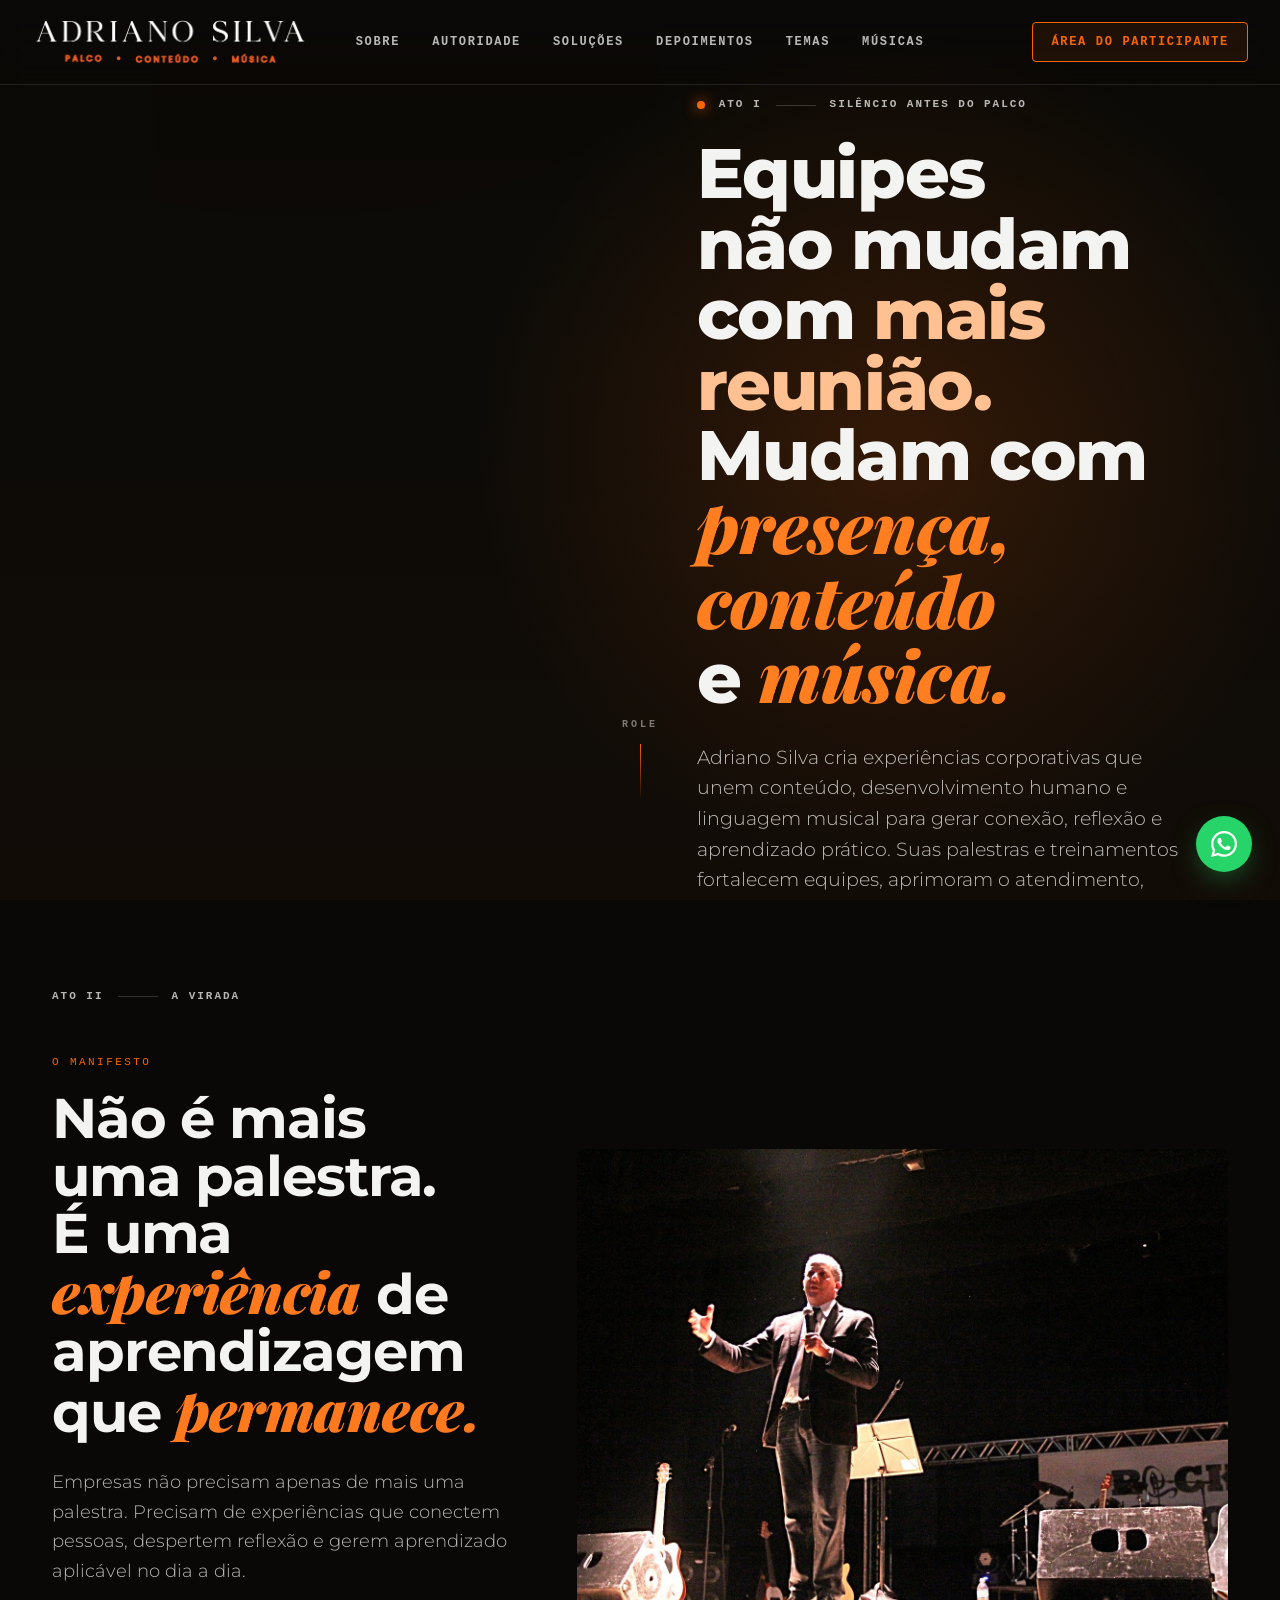
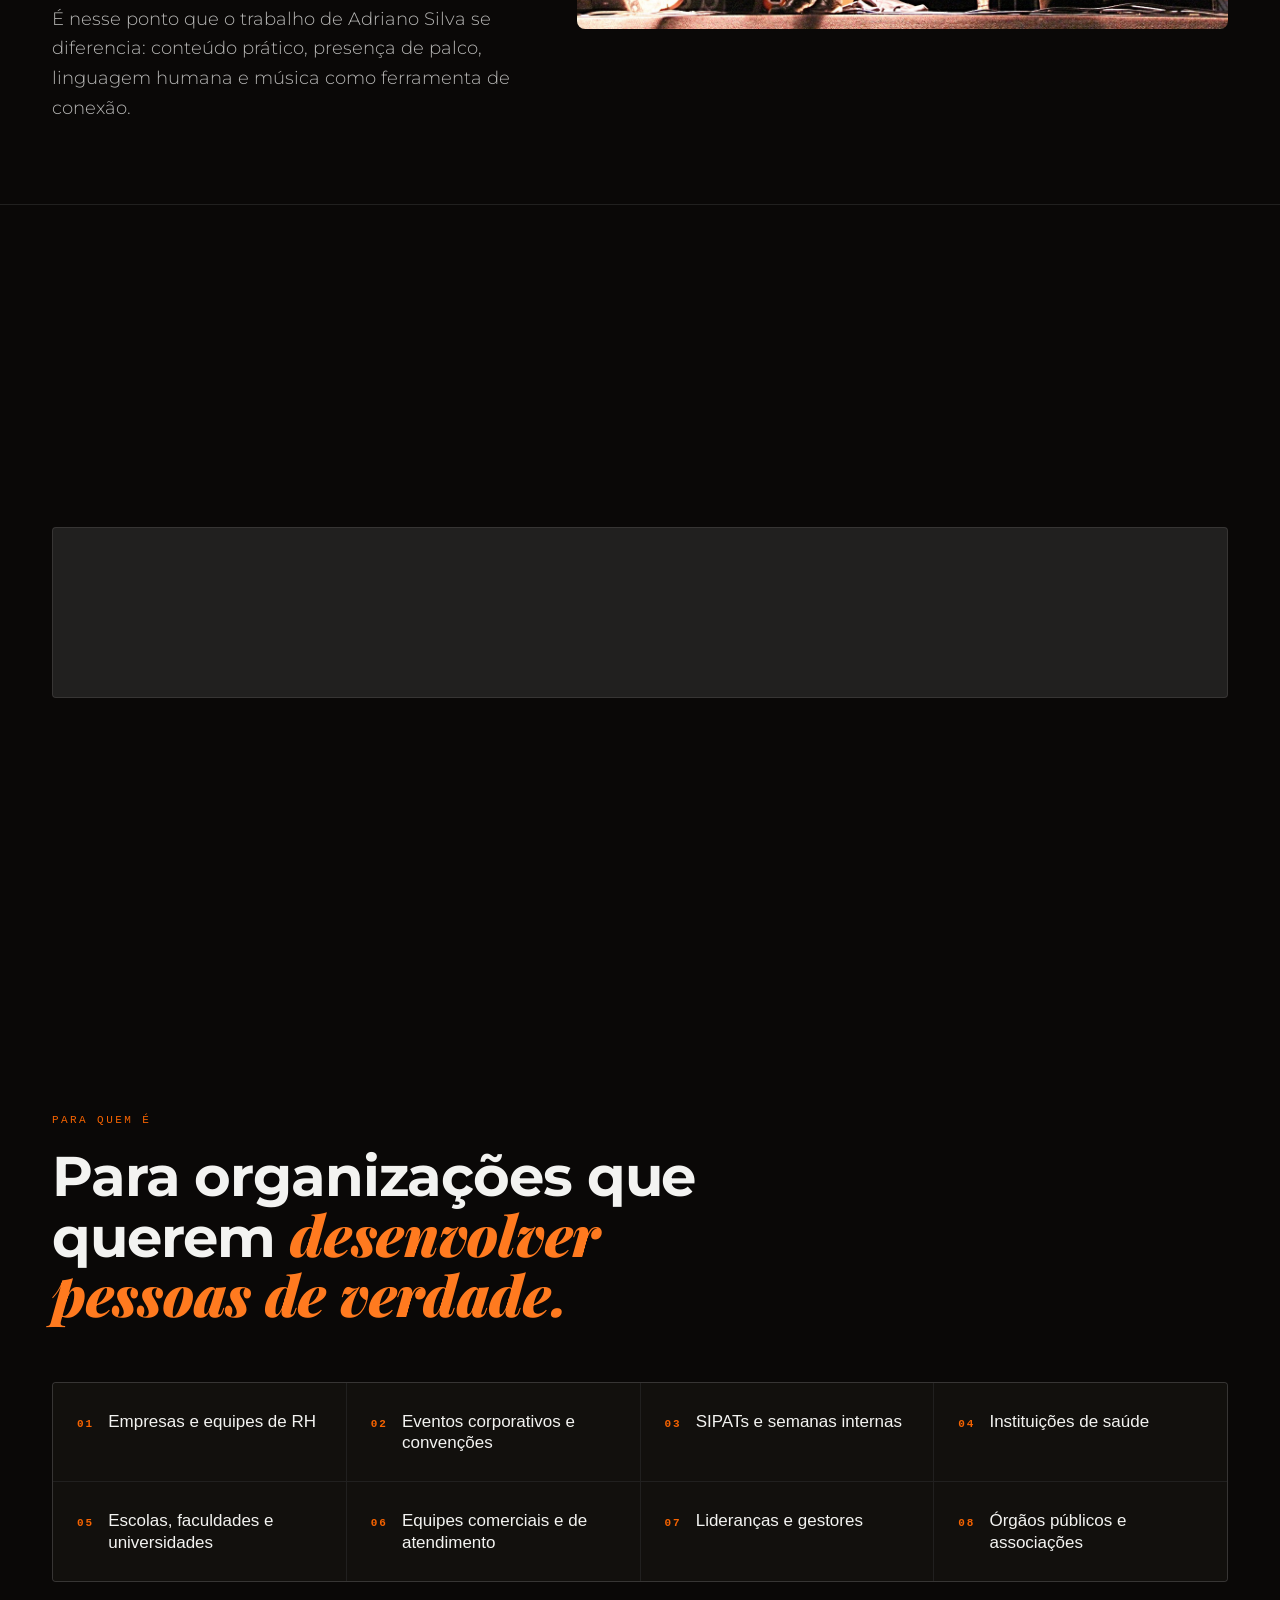
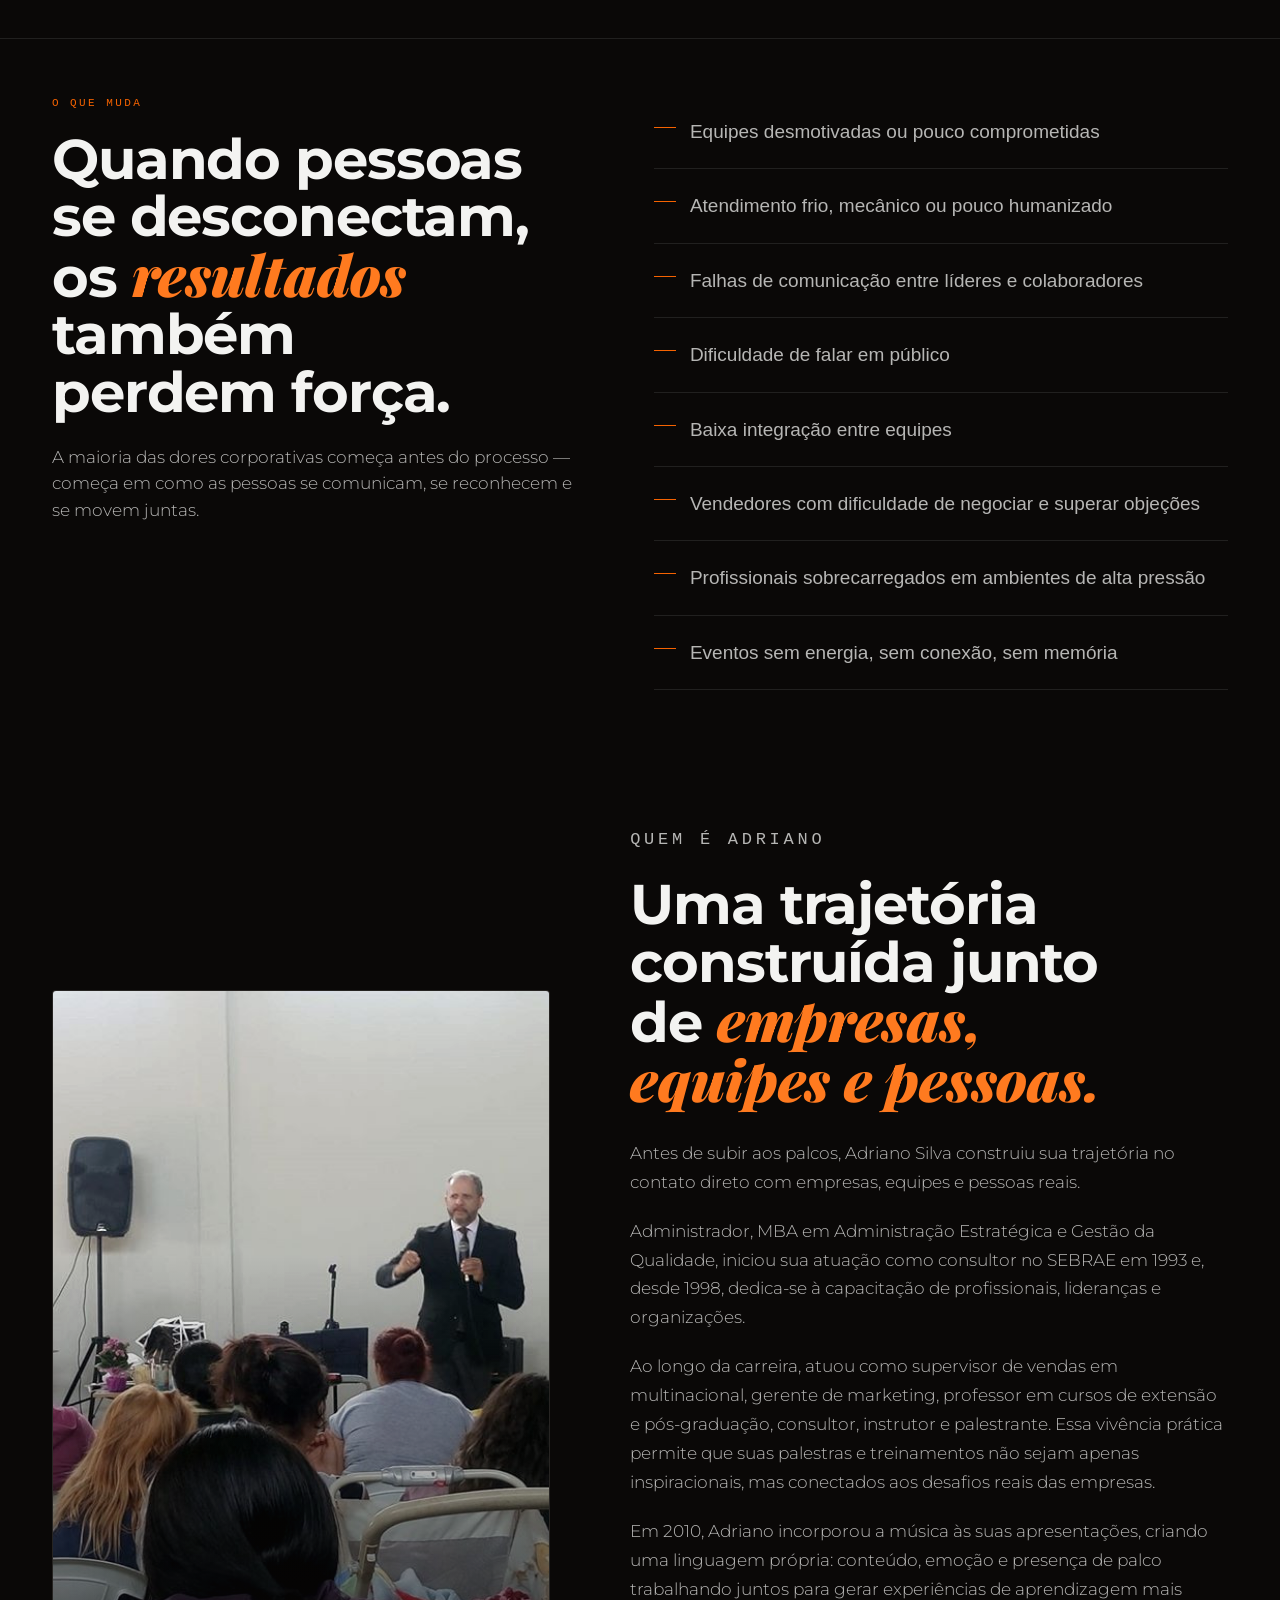
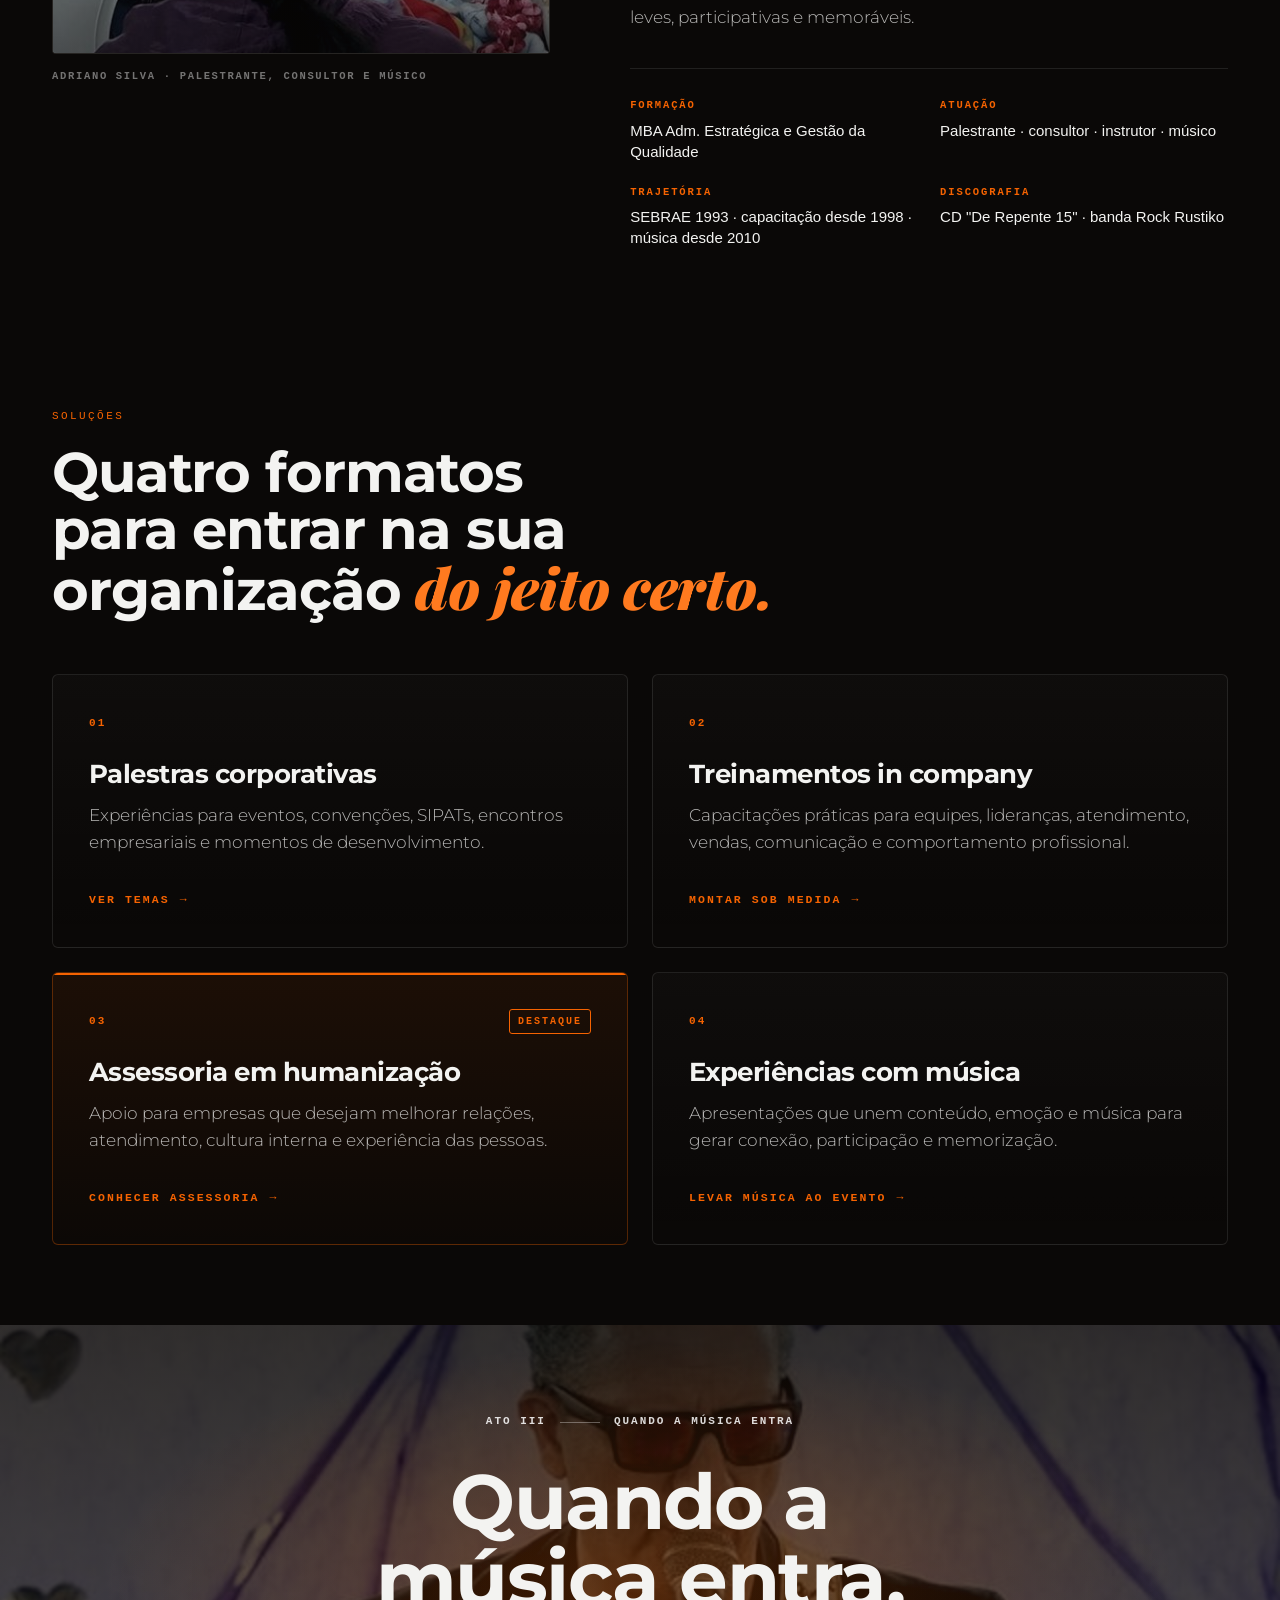
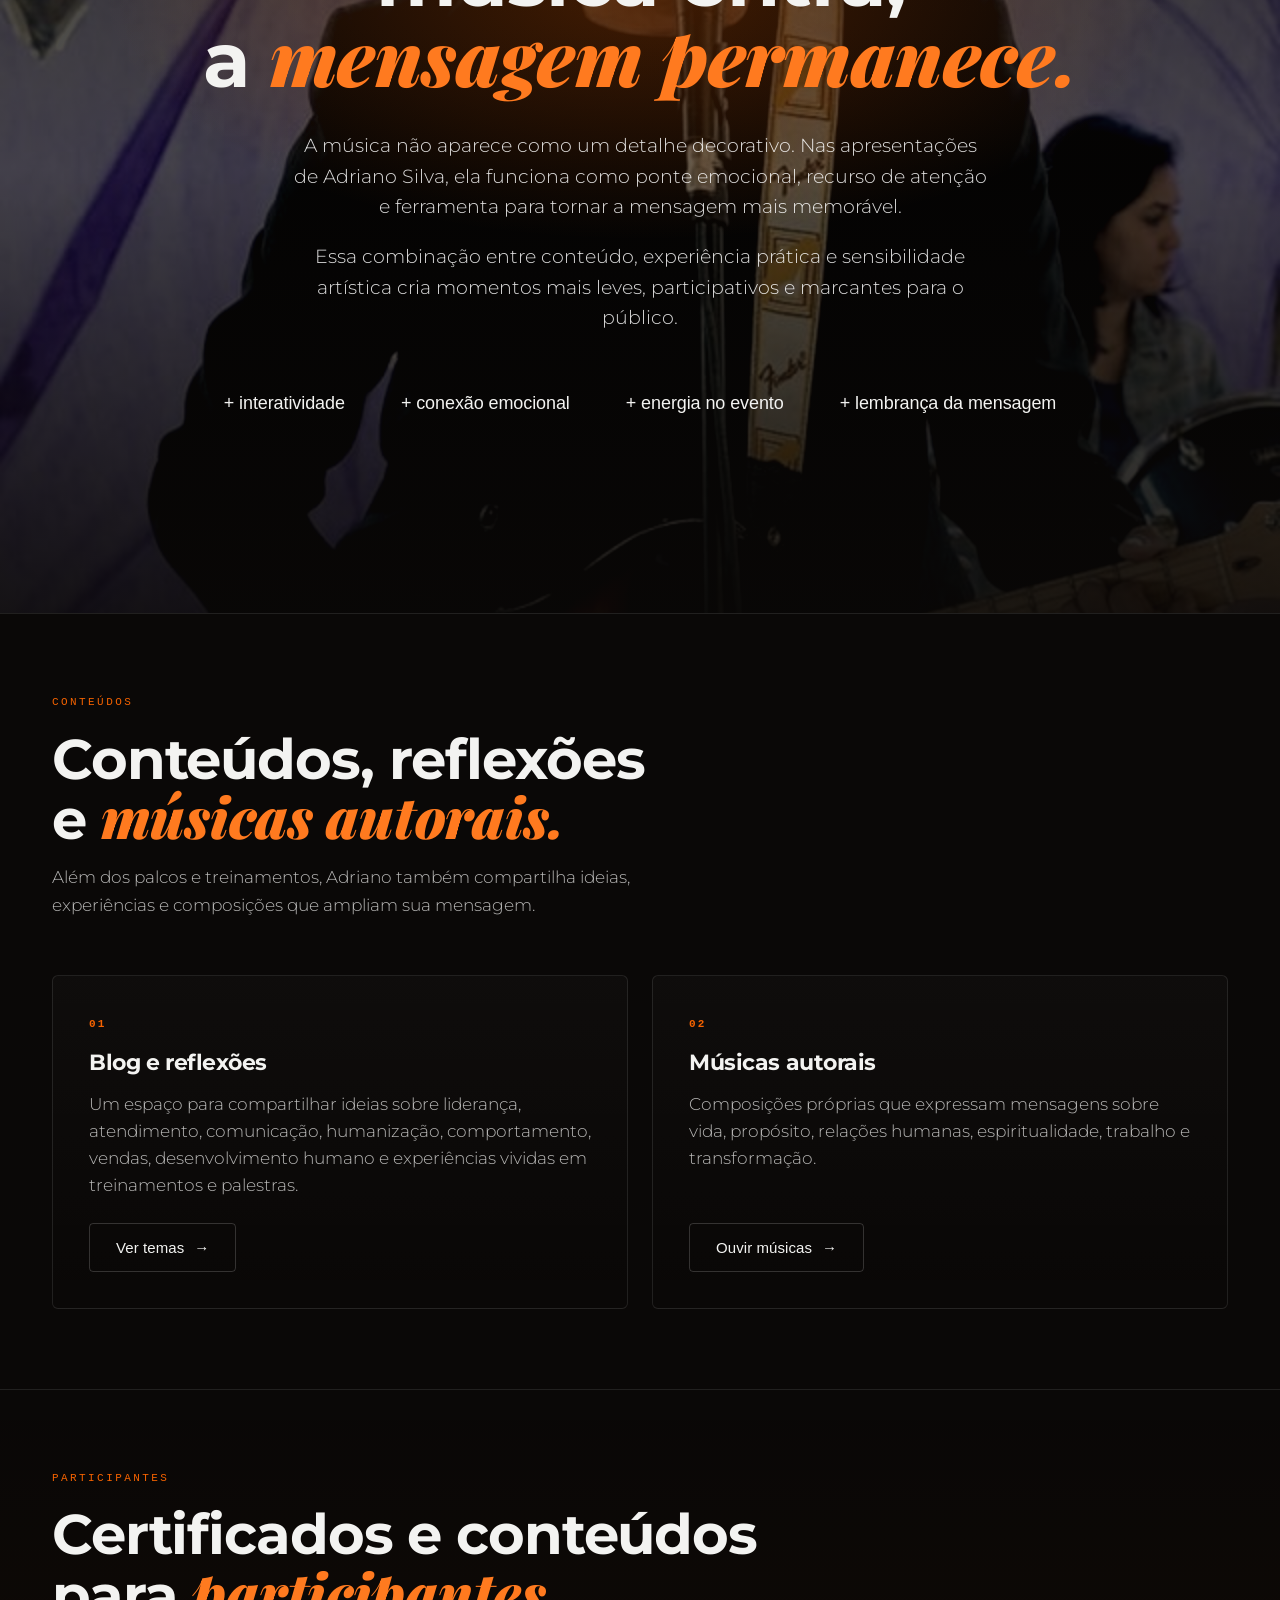
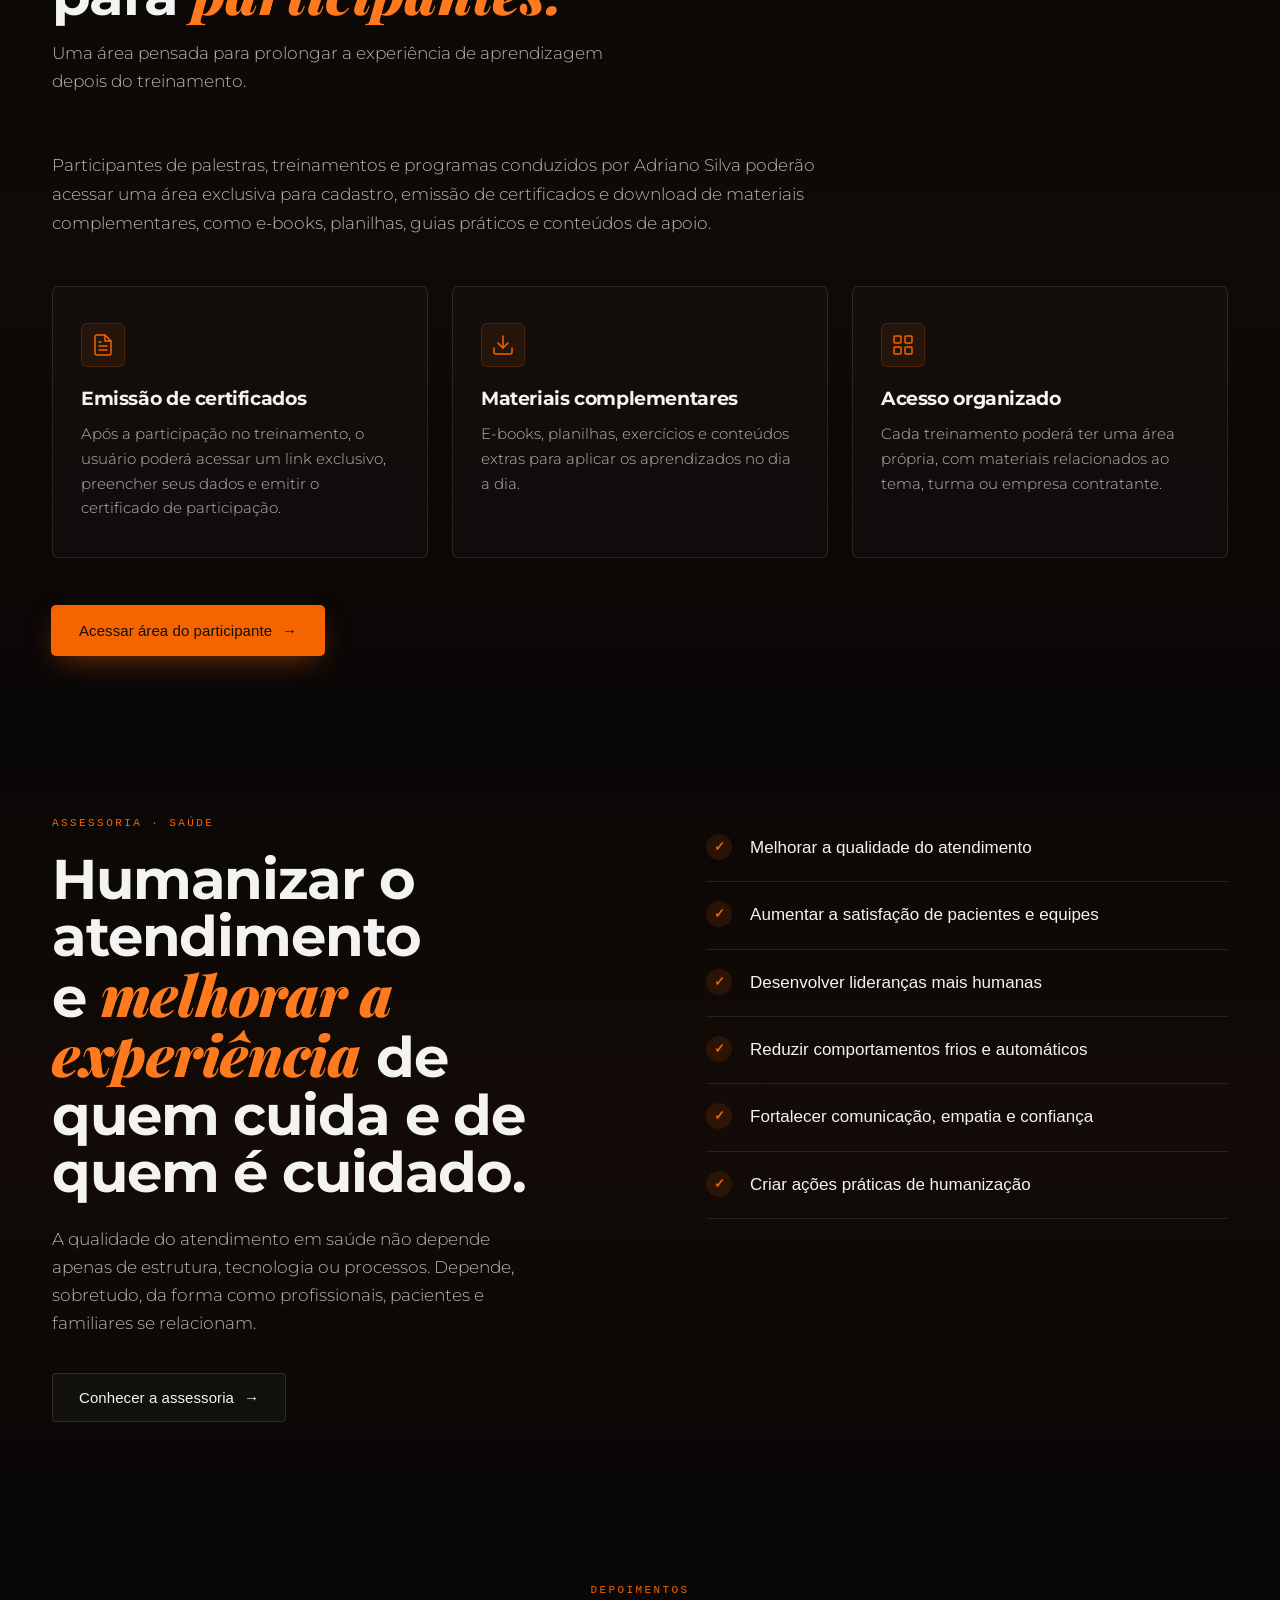
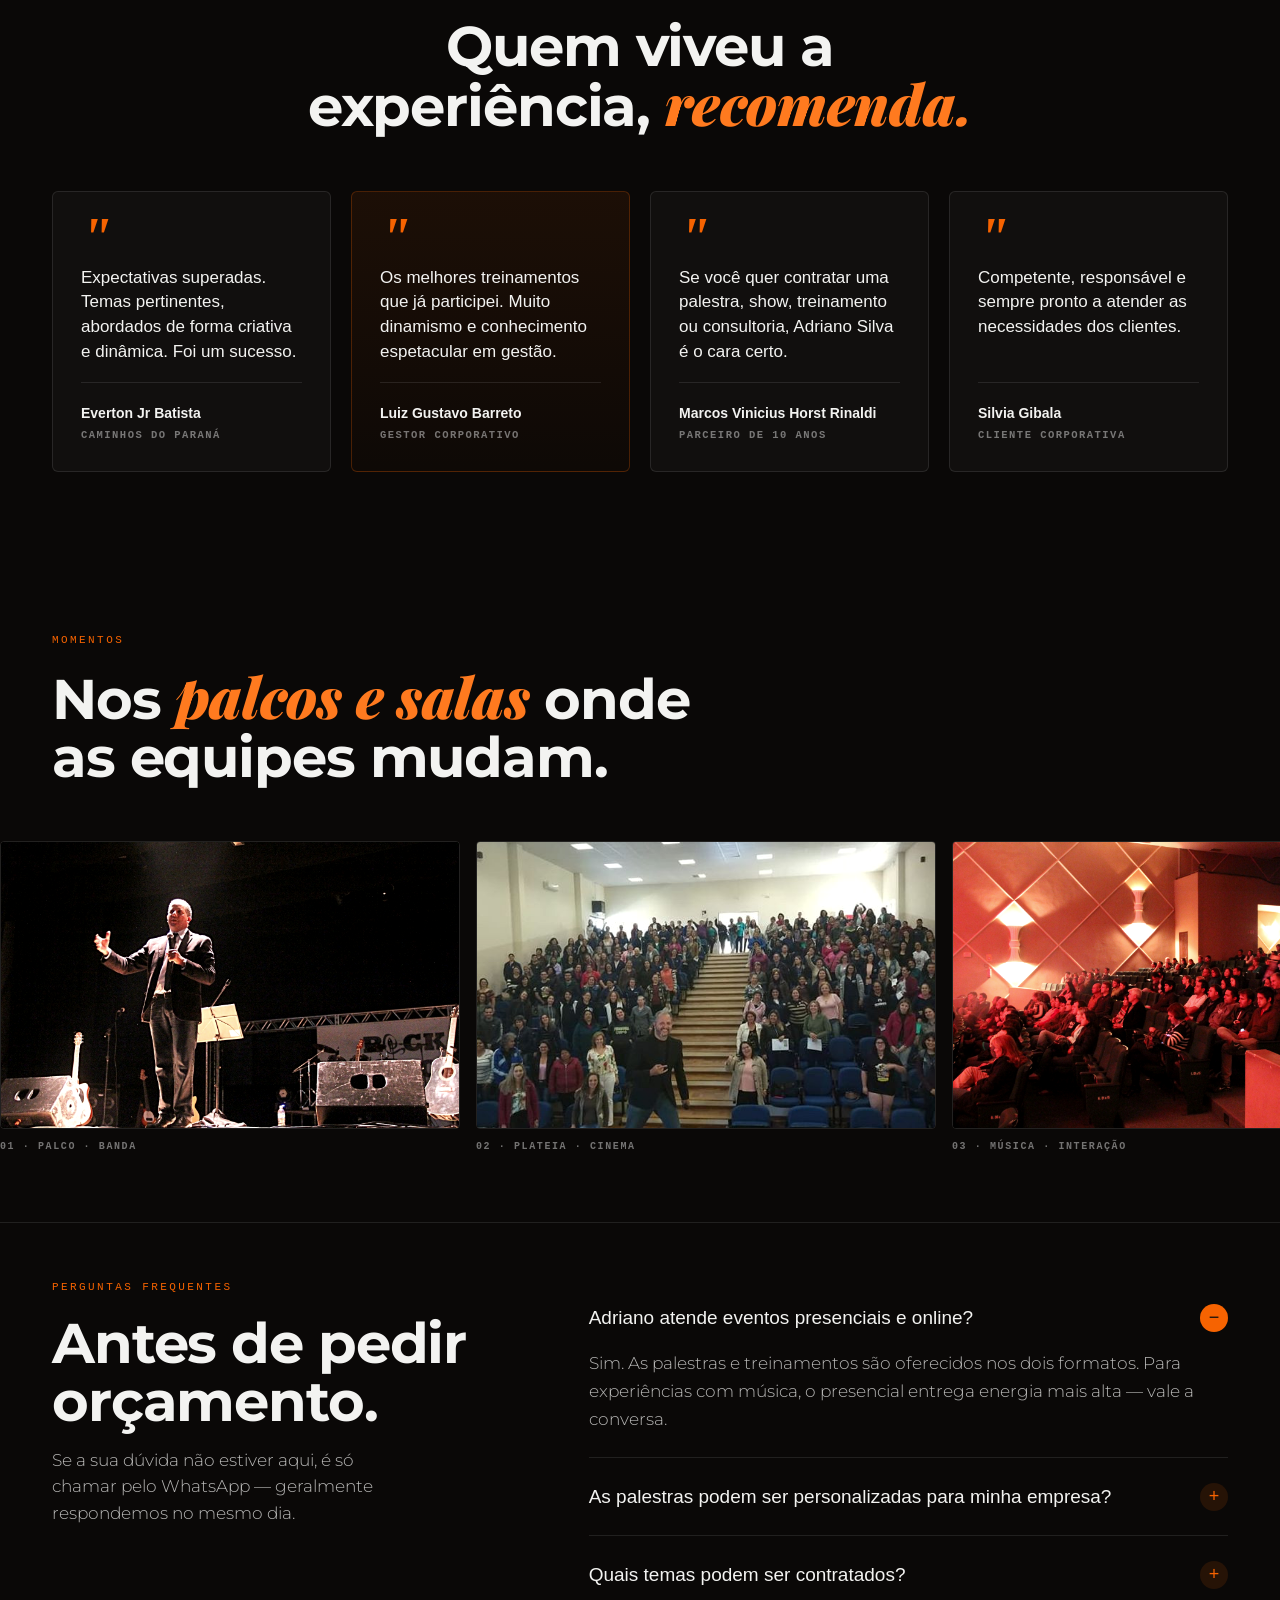
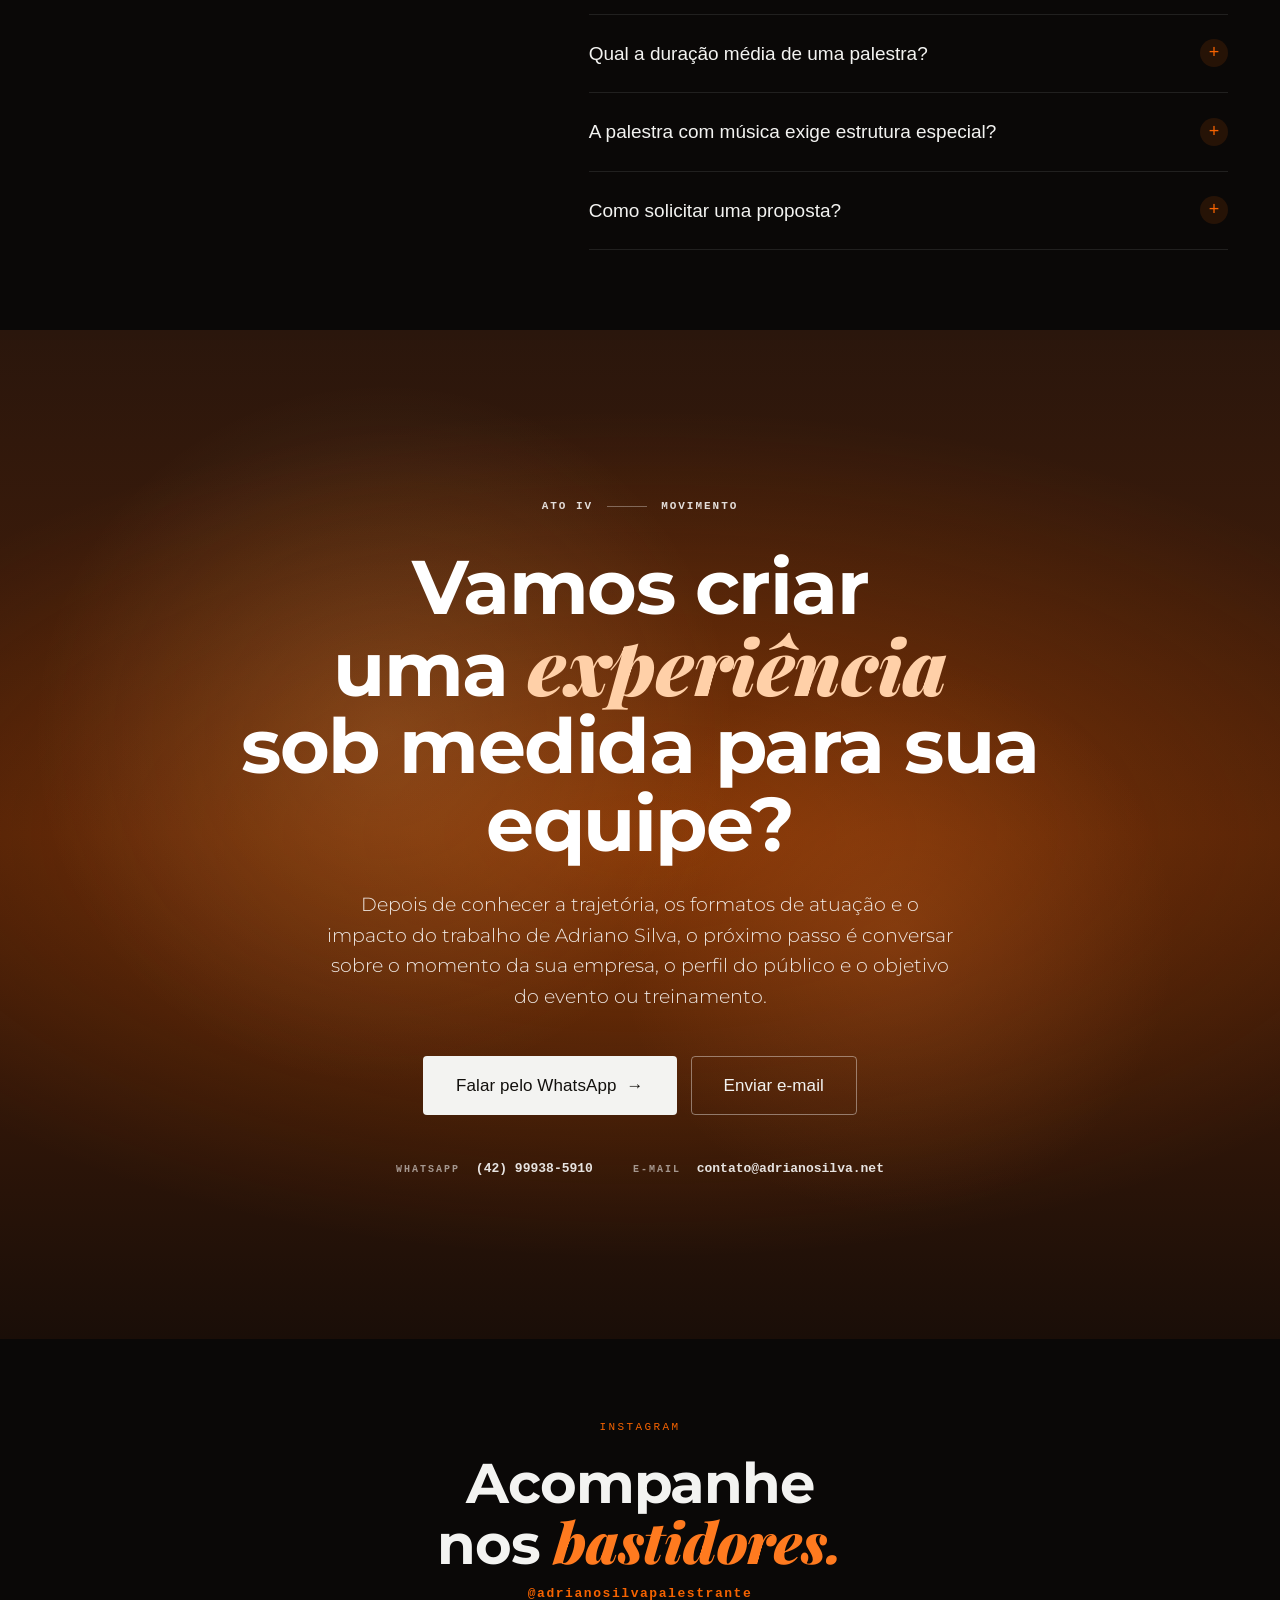
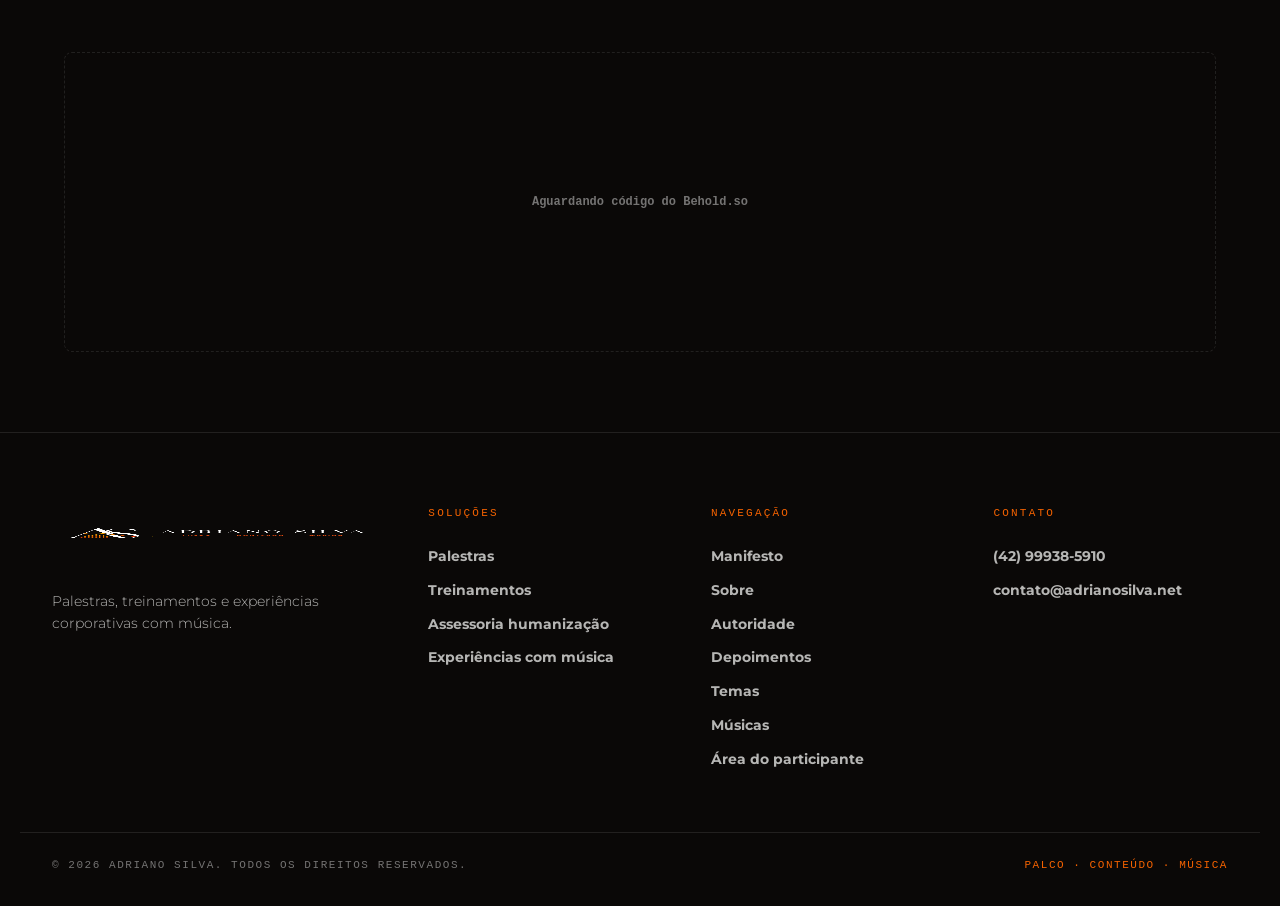
==== commit 3e63458b: "feat: substitui logo AS do footer pela logo-footer.png em todas as páginas Co-Authored-By: Claude So" ====
--- a/index.html
+++ b/index.html
@@ -687,8 +687,8 @@
   <footer class="site-footer">
     <div class="container footer-grid">
       <div class="footer-brand">
-        <span class="brand-mark big">AS</span>
-        <p><strong>Adriano Silva</strong><br>Palestras, treinamentos e experiências corporativas com música.</p>
+        <img class="footer-logo" src="assets/logo-footer.png" alt="Adriano Silva — Palco, Conteúdo, Música">
+        <p>Palestras, treinamentos e experiências corporativas com música.</p>
       </div>
       <div>
         <h4>Soluções</h4>
--- a/adriano-styles.css
+++ b/adriano-styles.css
@@ -2231,6 +2231,13 @@
   border-bottom: 1px solid var(--white-line);
 }
 
+.footer-logo {
+  height: 56px;
+  width: auto;
+  display: block;
+  margin-bottom: 12px;
+}
+
 .footer-brand {
   display: flex;
   flex-direction: column;
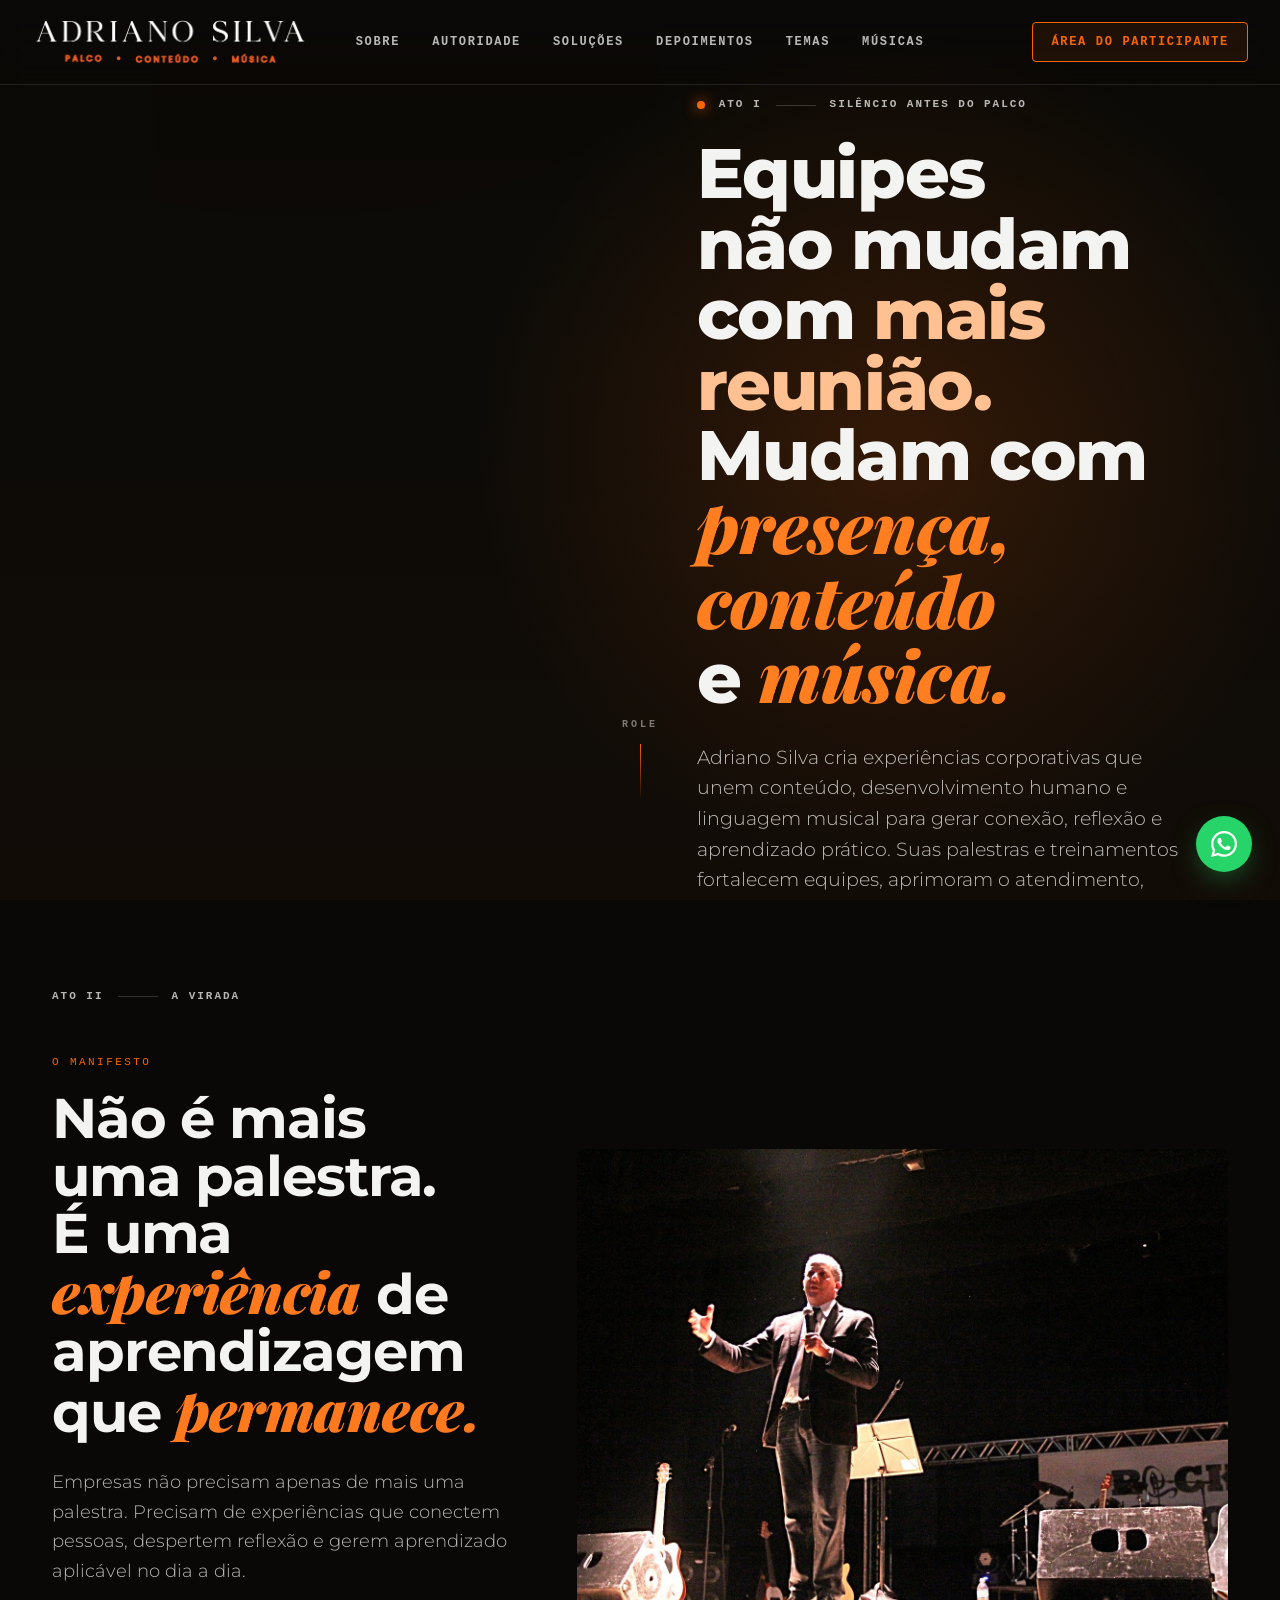
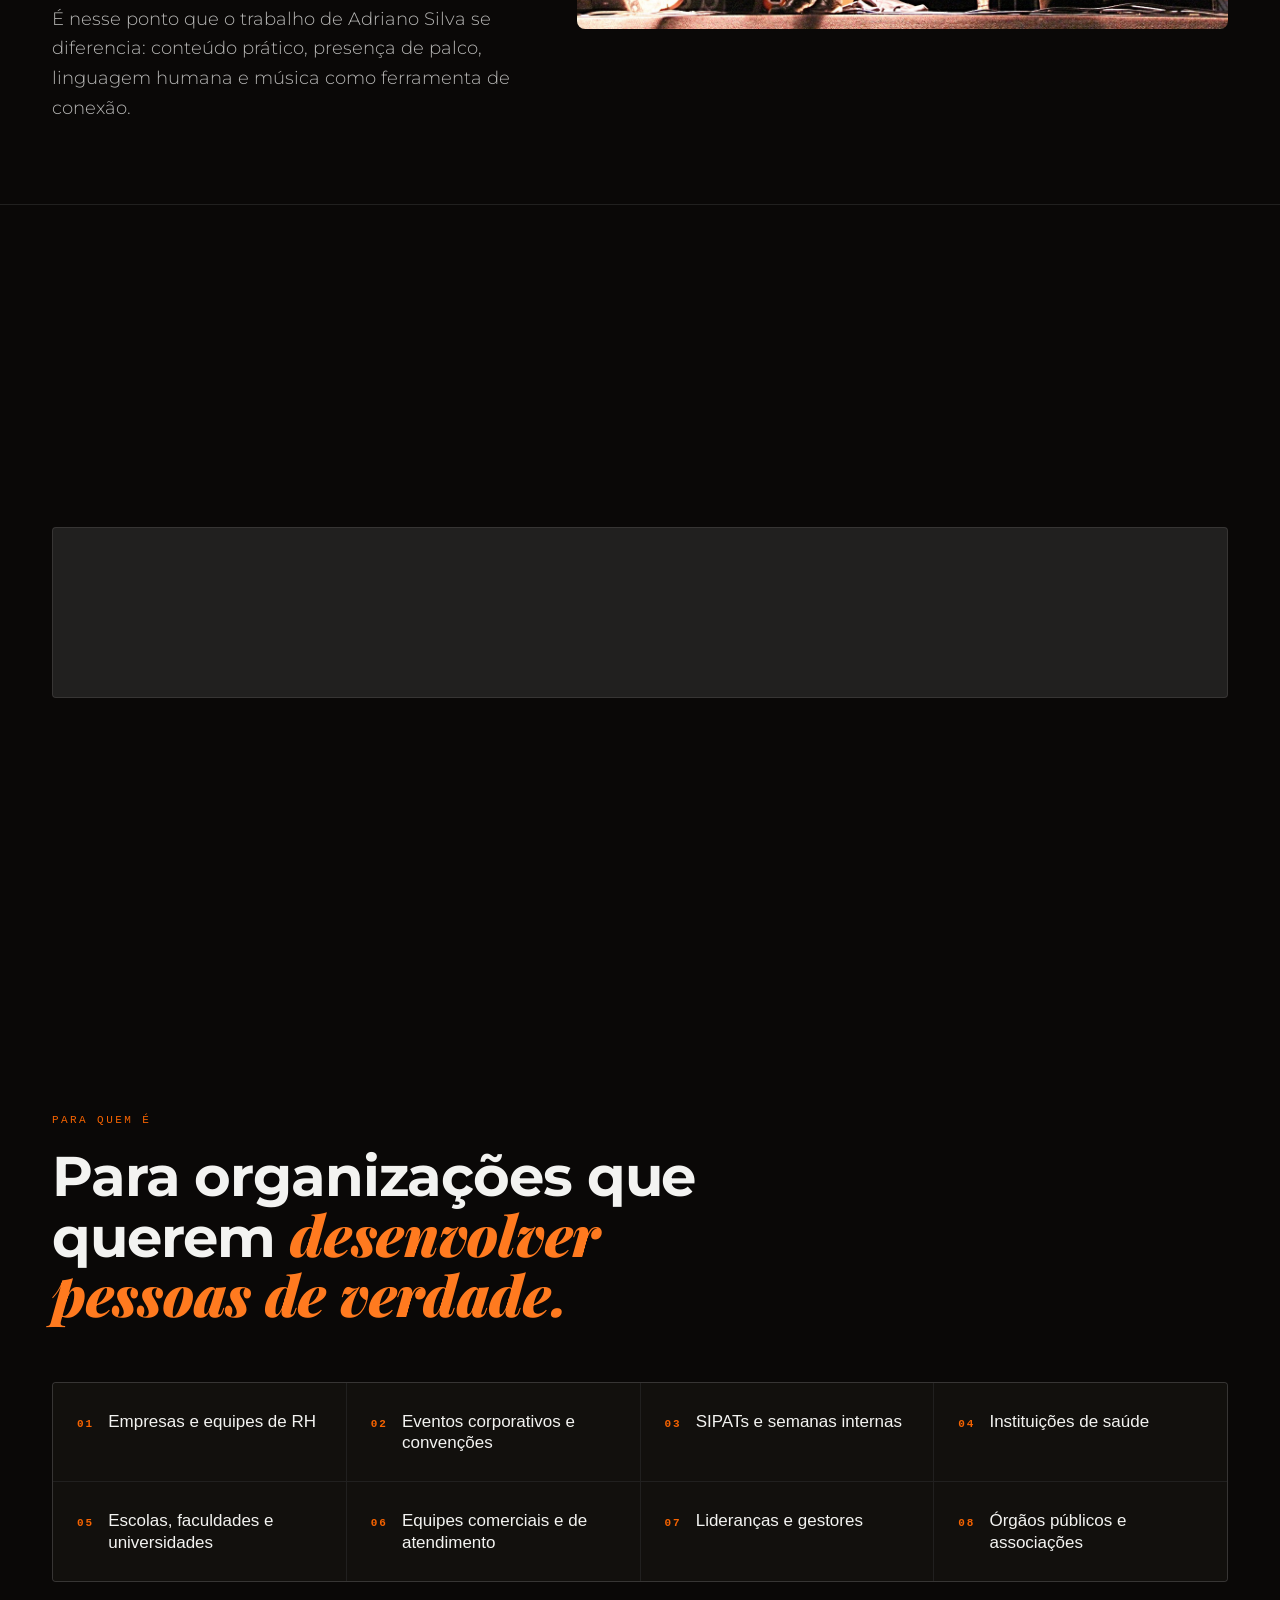
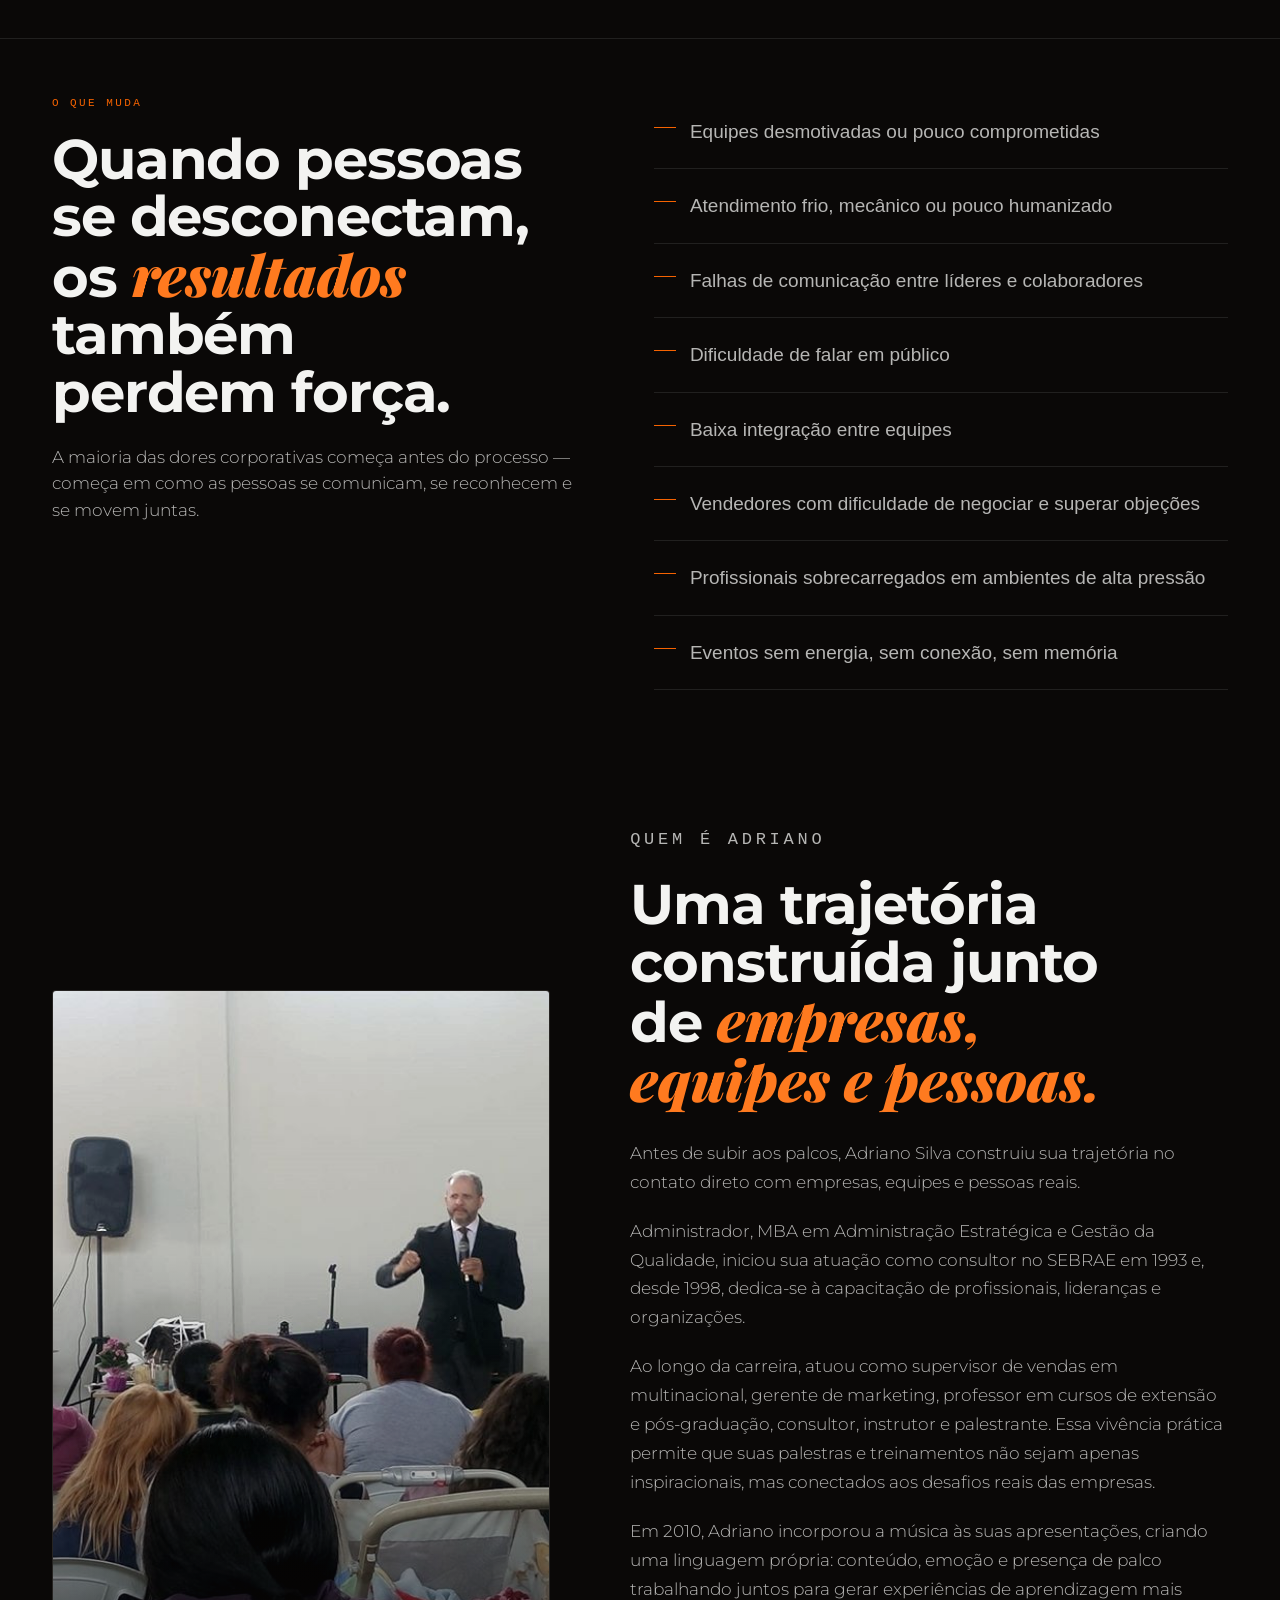
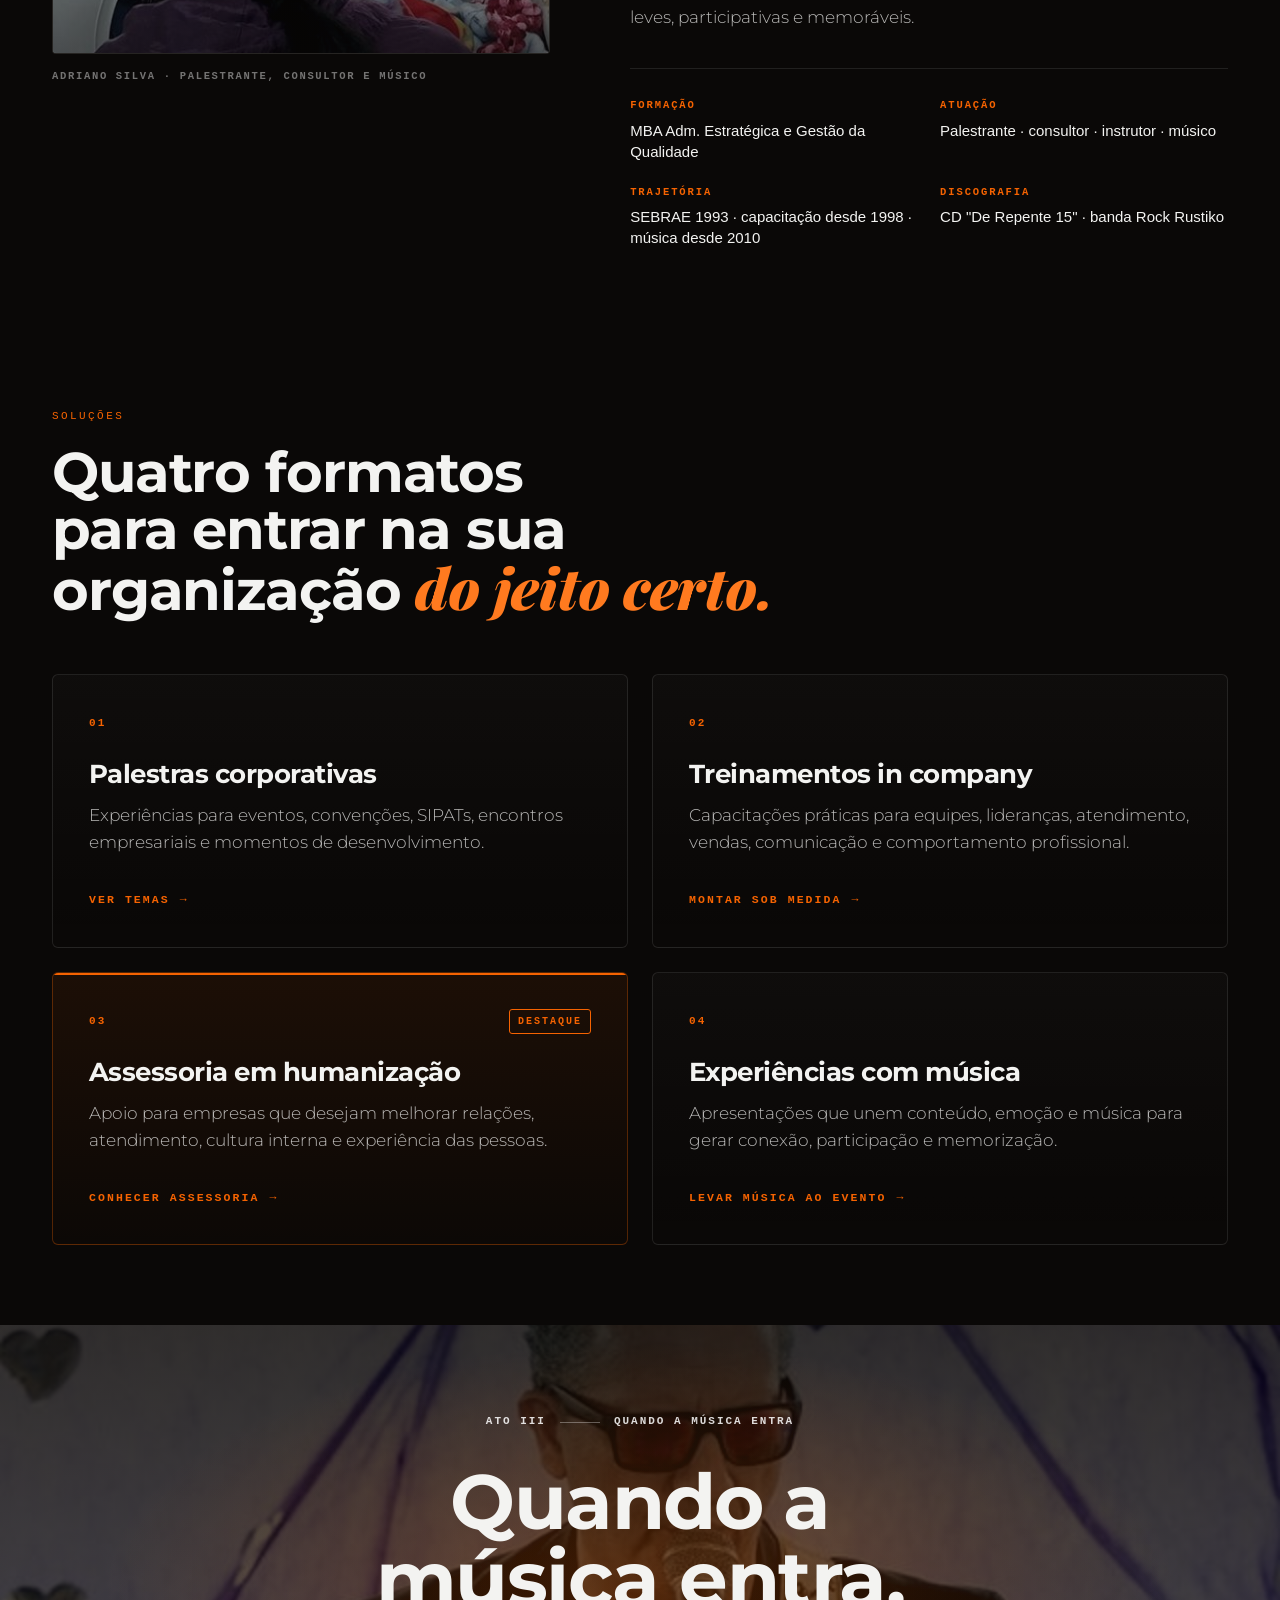
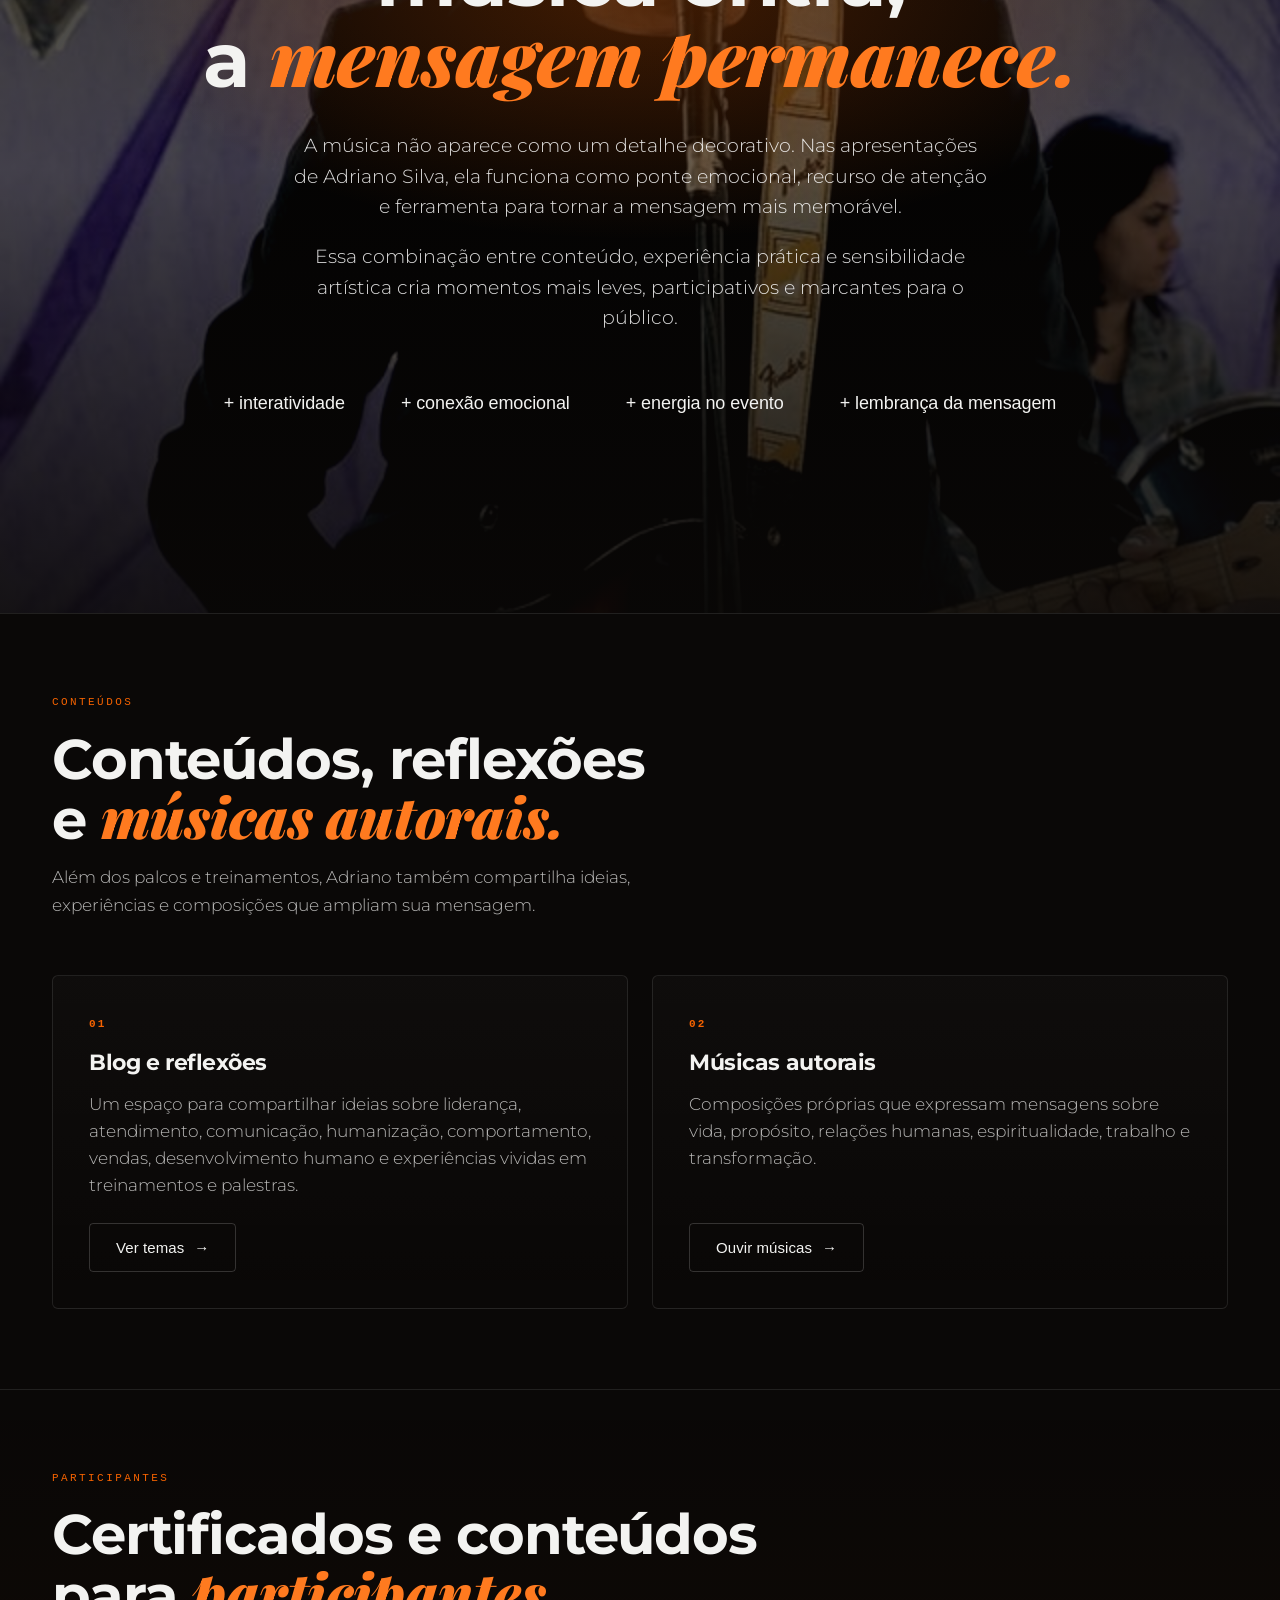
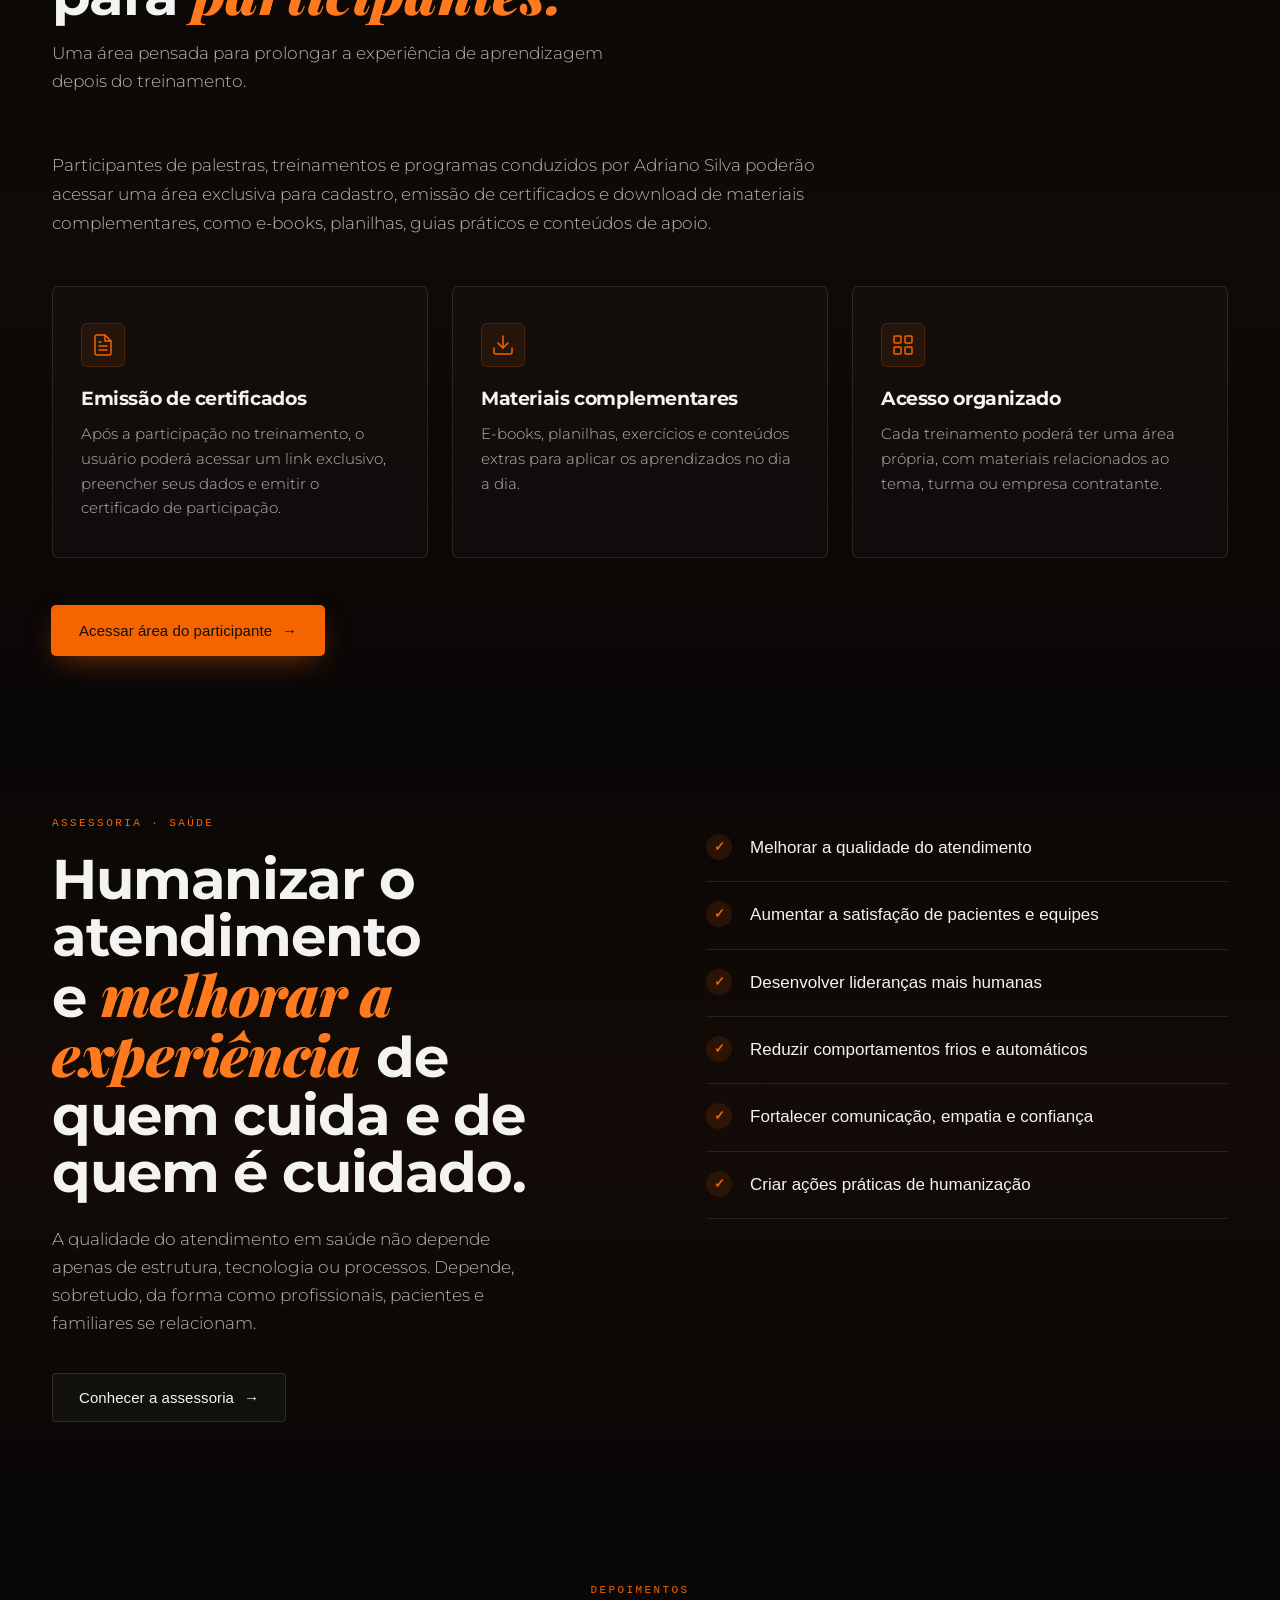
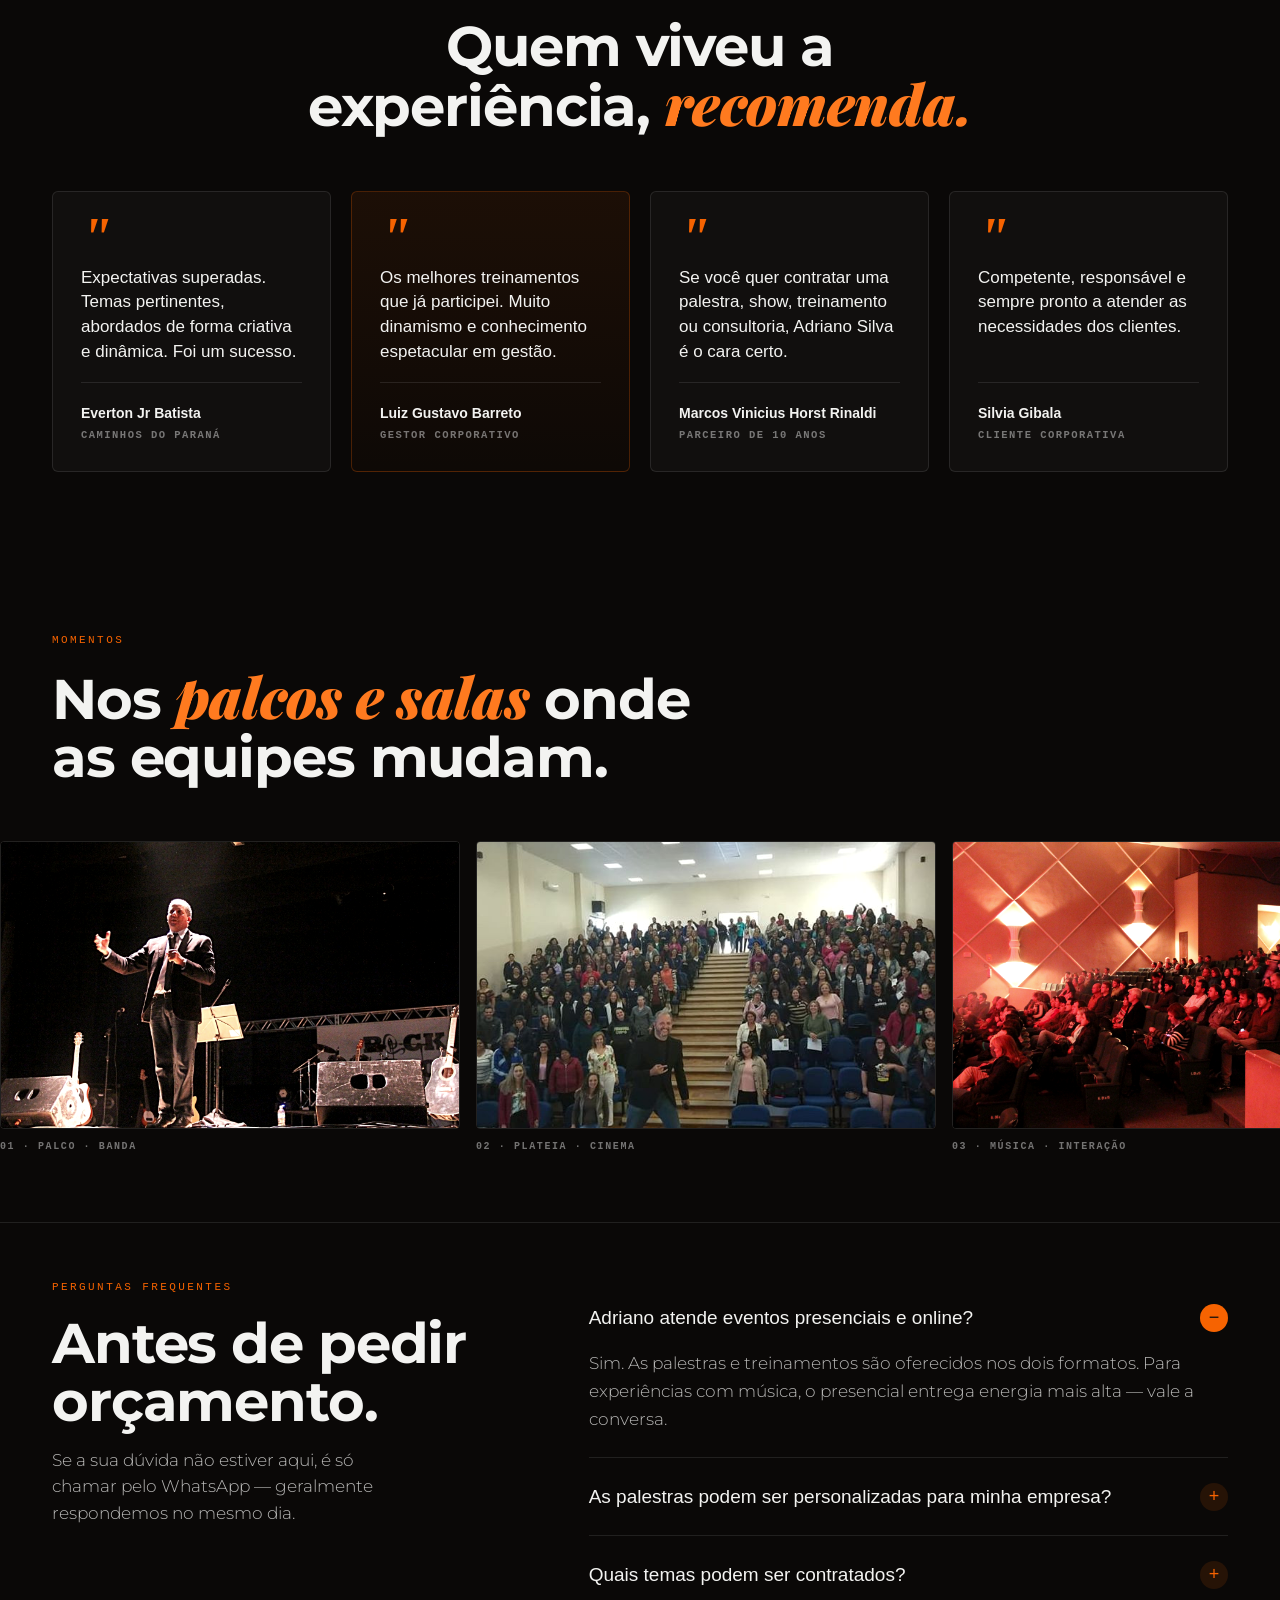
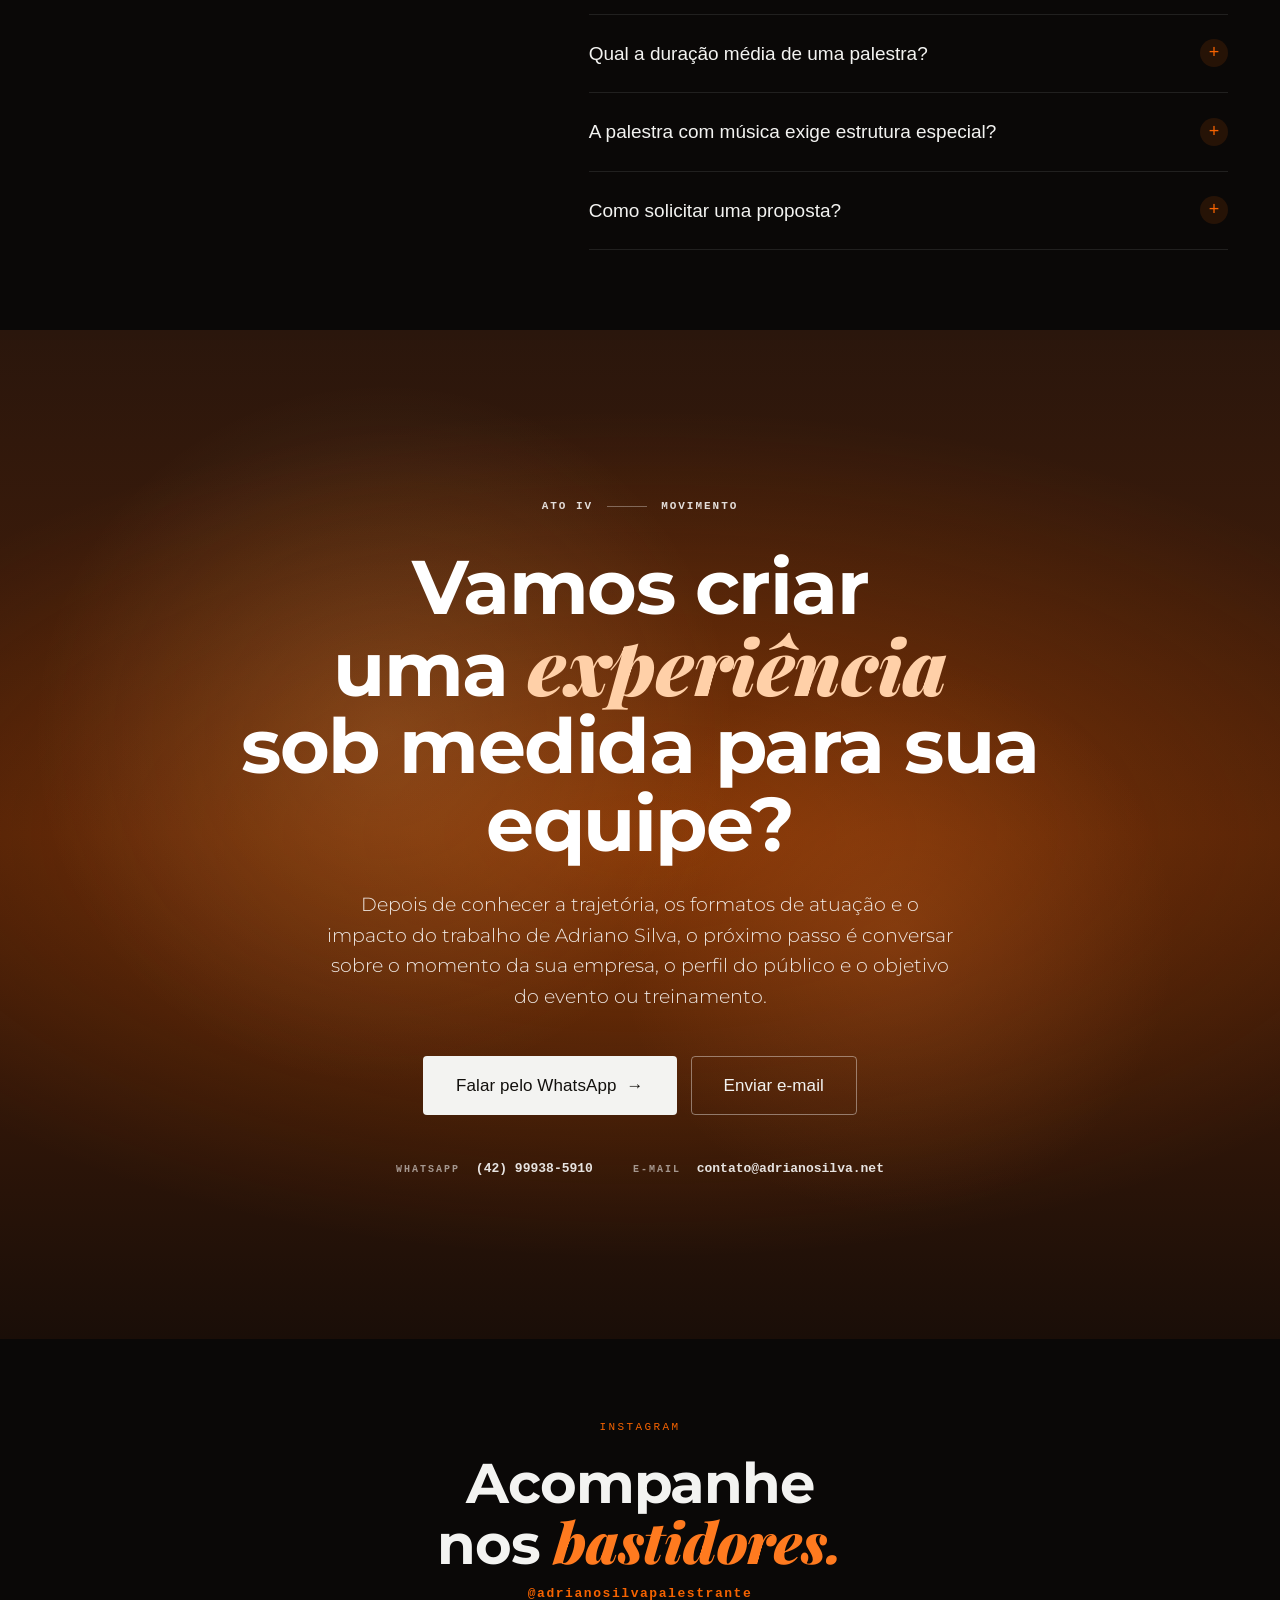
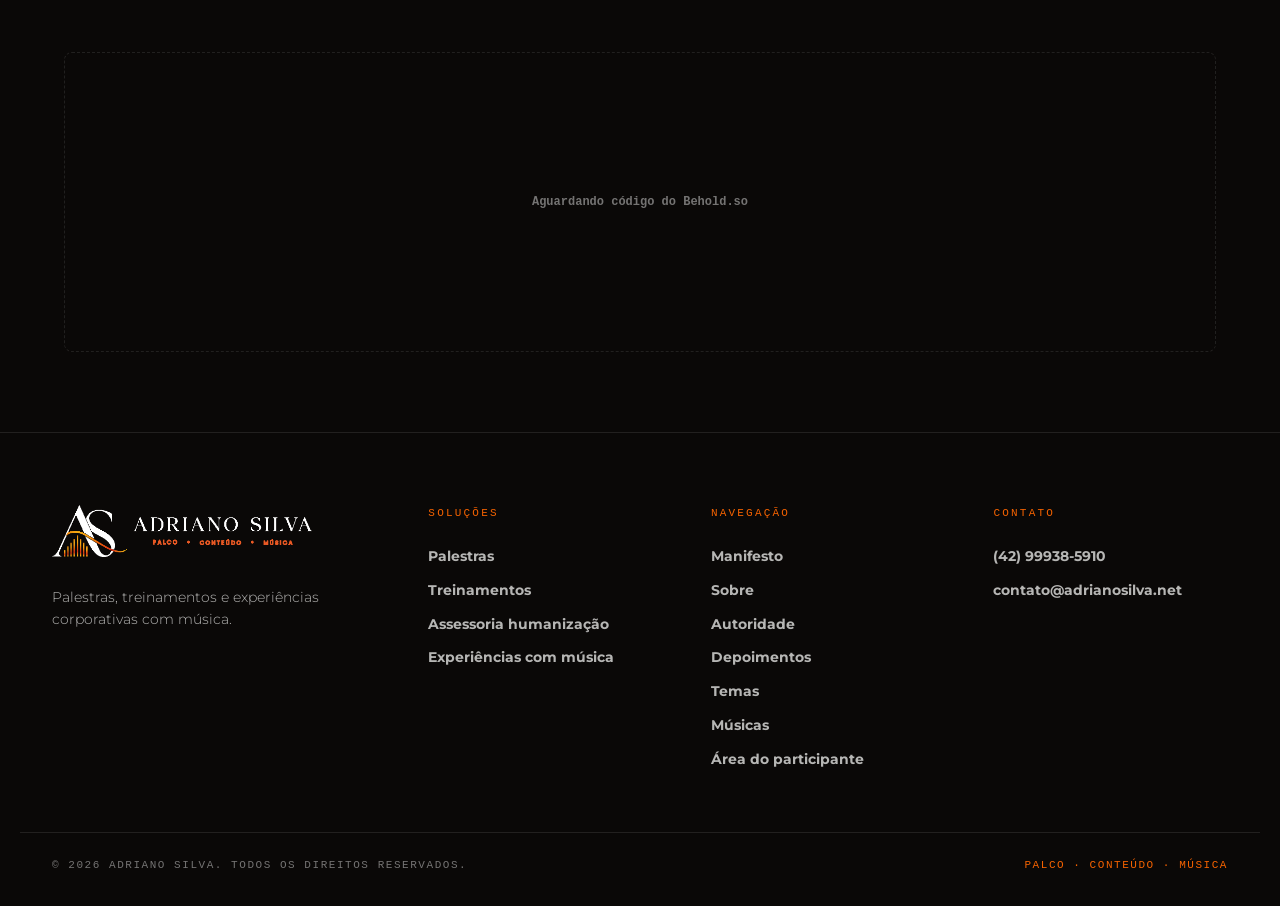
==== commit 891fc7f1: "feat: versão mobile com drawer lateral e conteúdo compactado - Header mobile: logo 30px à esquerda, " ====
--- a/index.html
+++ b/index.html
@@ -79,7 +79,28 @@
       <a href="musicas.html">Músicas</a>
     </nav>
     <a class="header-cta" href="participante.html">Área do Participante</a>
+      <button class="nav-toggle" aria-label="Abrir menu" aria-expanded="false">
+      <span></span><span></span><span></span>
+    </button>
   </header>
+  <div class="nav-overlay" aria-hidden="true"></div>
+  <aside class="nav-drawer" aria-label="Menu" aria-hidden="true">
+    <div class="nav-drawer-header">
+      <img class="nav-drawer-logo" src="assets/logo-menu.png" alt="Adriano Silva">
+      <button class="nav-drawer-close" aria-label="Fechar menu"><svg width="20" height="20" viewBox="0 0 24 24" fill="none" stroke="currentColor" stroke-width="2" stroke-linecap="round" stroke-linejoin="round"><line x1="18" y1="6" x2="6" y2="18"/><line x1="6" y1="6" x2="18" y2="18"/></svg></button>
+    </div>
+    <nav>
+      <a href="#sobre">Sobre</a>
+      <a href="#autoridade">Autoridade</a>
+      <a href="#solucoes">Soluções</a>
+      <a href="#depoimentos">Depoimentos</a>
+      <a href="temas.html">Temas</a>
+      <a href="musicas.html">Músicas</a>
+    </nav>
+    <div class="nav-drawer-footer">
+      <a class="nav-drawer-cta" href="participante.html">Área do Participante</a>
+    </div>
+  </aside>
 
   <main id="top">
 
--- a/adriano-styles.css
+++ b/adriano-styles.css
@@ -344,6 +344,9 @@
   display: inline-flex;
   gap: 8px;
   align-items: center;
+  flex-shrink: 0;
+  margin-left: auto;
+  white-space: nowrap;
 }
 
 .header-cta:hover {
@@ -2232,8 +2235,9 @@
 }
 
 .footer-logo {
-  height: 56px;
-  width: auto;
+  height: auto;
+  width: 260px;
+  max-width: 100%;
   display: block;
   margin-bottom: 12px;
 }
@@ -2875,4 +2879,184 @@
     width: 100%;
     justify-content: center;
   }
-}+}
+
+/* ============================================================
+   MOBILE — NAV DRAWER + COMPACTAÇÃO
+   Todos os seletores dentro de @media — desktop não é afetado.
+   ============================================================ */
+
+/* Desktop: elementos do drawer ficam ocultos */
+.nav-overlay,
+.nav-drawer,
+.nav-toggle { display: none; }
+
+@media (max-width: 900px) {
+
+  /* ── Variáveis de espaçamento reduzidas para tablet/mobile ── */
+  :root {
+    --section-pad-y: 56px;
+    --section-pad-y-tight: 40px;
+    --gutter: 20px;
+  }
+
+  /* ── Header: esconde CTA, mostra hambúrguer ── */
+  .header-cta { display: none; }
+
+  .brand-logo { height: 30px; }
+
+  /* ── Hambúrguer ── */
+  .nav-toggle {
+    display: flex;
+    flex-direction: column;
+    justify-content: center;
+    align-items: center;
+    gap: 5px;
+    width: 40px;
+    height: 40px;
+    background: none;
+    border: none;
+    cursor: pointer;
+    padding: 6px;
+    flex-shrink: 0;
+    -webkit-tap-highlight-color: transparent;
+  }
+  .nav-toggle span {
+    display: block;
+    width: 22px;
+    height: 2px;
+    background: var(--white);
+    border-radius: 2px;
+    transition: transform 0.28s ease, opacity 0.28s ease, width 0.28s ease;
+    transform-origin: center;
+  }
+  body.menu-open .nav-toggle span:nth-child(1) {
+    transform: translateY(7px) rotate(45deg);
+  }
+  body.menu-open .nav-toggle span:nth-child(2) {
+    opacity: 0;
+    width: 0;
+  }
+  body.menu-open .nav-toggle span:nth-child(3) {
+    transform: translateY(-7px) rotate(-45deg);
+  }
+
+  /* ── Overlay ── */
+  .nav-overlay {
+    display: block;
+    position: fixed;
+    inset: 0;
+    background: rgba(0, 0, 0, 0.65);
+    z-index: 90;
+    opacity: 0;
+    pointer-events: none;
+    transition: opacity 0.3s ease;
+  }
+  body.menu-open .nav-overlay {
+    opacity: 1;
+    pointer-events: auto;
+  }
+
+  /* ── Drawer lateral ── */
+  .nav-drawer {
+    display: flex;
+    flex-direction: column;
+    position: fixed;
+    top: 0;
+    right: 0;
+    bottom: 0;
+    width: 85%;
+    max-width: 300px;
+    background: var(--night-deeper);
+    border-left: 1px solid var(--white-line-strong);
+    z-index: 95;
+    transform: translateX(100%);
+    transition: transform 0.32s cubic-bezier(0.4, 0, 0.2, 1);
+    overflow-y: auto;
+    -webkit-overflow-scrolling: touch;
+  }
+  body.menu-open .nav-drawer { transform: translateX(0); }
+  body.menu-open { overflow: hidden; }
+
+  .nav-drawer-header {
+    display: flex;
+    align-items: center;
+    justify-content: space-between;
+    padding: 18px 20px;
+    border-bottom: 1px solid var(--white-line);
+    flex-shrink: 0;
+  }
+  .nav-drawer-logo { height: 28px; width: auto; }
+
+  .nav-drawer-close {
+    display: grid;
+    place-items: center;
+    background: none;
+    border: none;
+    color: var(--white-mute);
+    cursor: pointer;
+    padding: 6px;
+    border-radius: 4px;
+    transition: color 0.2s;
+    -webkit-tap-highlight-color: transparent;
+  }
+  .nav-drawer-close:hover,
+  .nav-drawer-close:focus { color: var(--white); outline: none; }
+
+  .nav-drawer nav { flex: 1; padding: 12px 0; }
+
+  .nav-drawer nav a {
+    display: block;
+    padding: 15px 20px;
+    font-family: var(--font-mono);
+    font-size: 12px;
+    letter-spacing: 0.16em;
+    text-transform: uppercase;
+    color: var(--white-dim);
+    border-left: 3px solid transparent;
+    transition: color 0.18s, border-color 0.18s, background 0.18s;
+    text-decoration: none;
+  }
+  .nav-drawer nav a:hover,
+  .nav-drawer nav a.active {
+    color: var(--white);
+    border-left-color: var(--orange);
+    background: rgba(246, 99, 1, 0.06);
+  }
+
+  .nav-drawer-footer {
+    padding: 16px 20px 32px;
+    border-top: 1px solid var(--white-line);
+    flex-shrink: 0;
+  }
+  .nav-drawer-cta {
+    display: block;
+    text-align: center;
+    padding: 14px;
+    background: rgba(246, 99, 1, 0.08);
+    border: 1px solid var(--orange);
+    border-radius: 4px;
+    color: var(--orange);
+    font-family: var(--font-mono);
+    font-size: 11px;
+    letter-spacing: 0.14em;
+    text-transform: uppercase;
+    transition: background 0.2s, color 0.2s;
+    text-decoration: none;
+  }
+  .nav-drawer-cta:hover {
+    background: var(--orange);
+    color: var(--night);
+  }
+
+  /* ── Hero menos alto no tablet ── */
+  .hero {
+    height: auto;
+    min-height: 85vh;
+  }
+
+  /* ── Depoimentos: 1 coluna já a partir de 900px ── */
+  .testimonial-grid {
+    grid-template-columns: 1fr;
+  }
+}
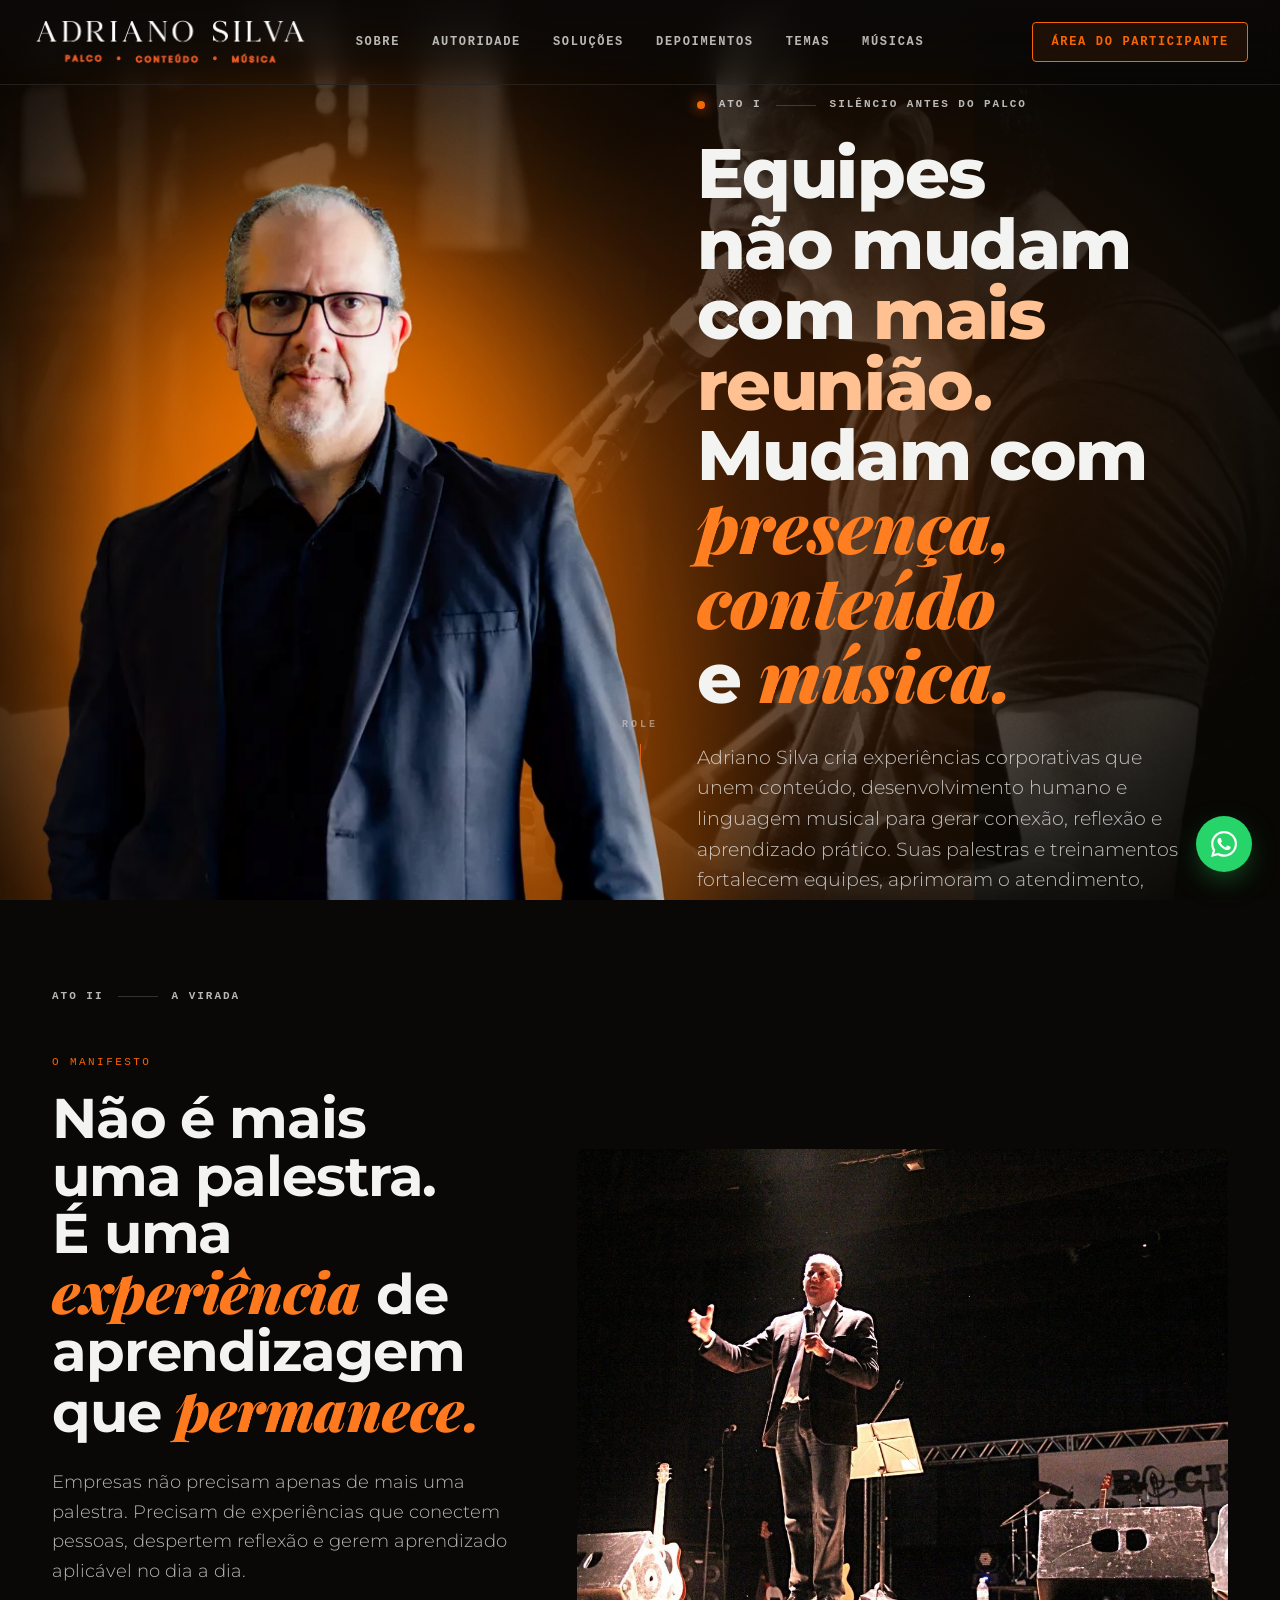
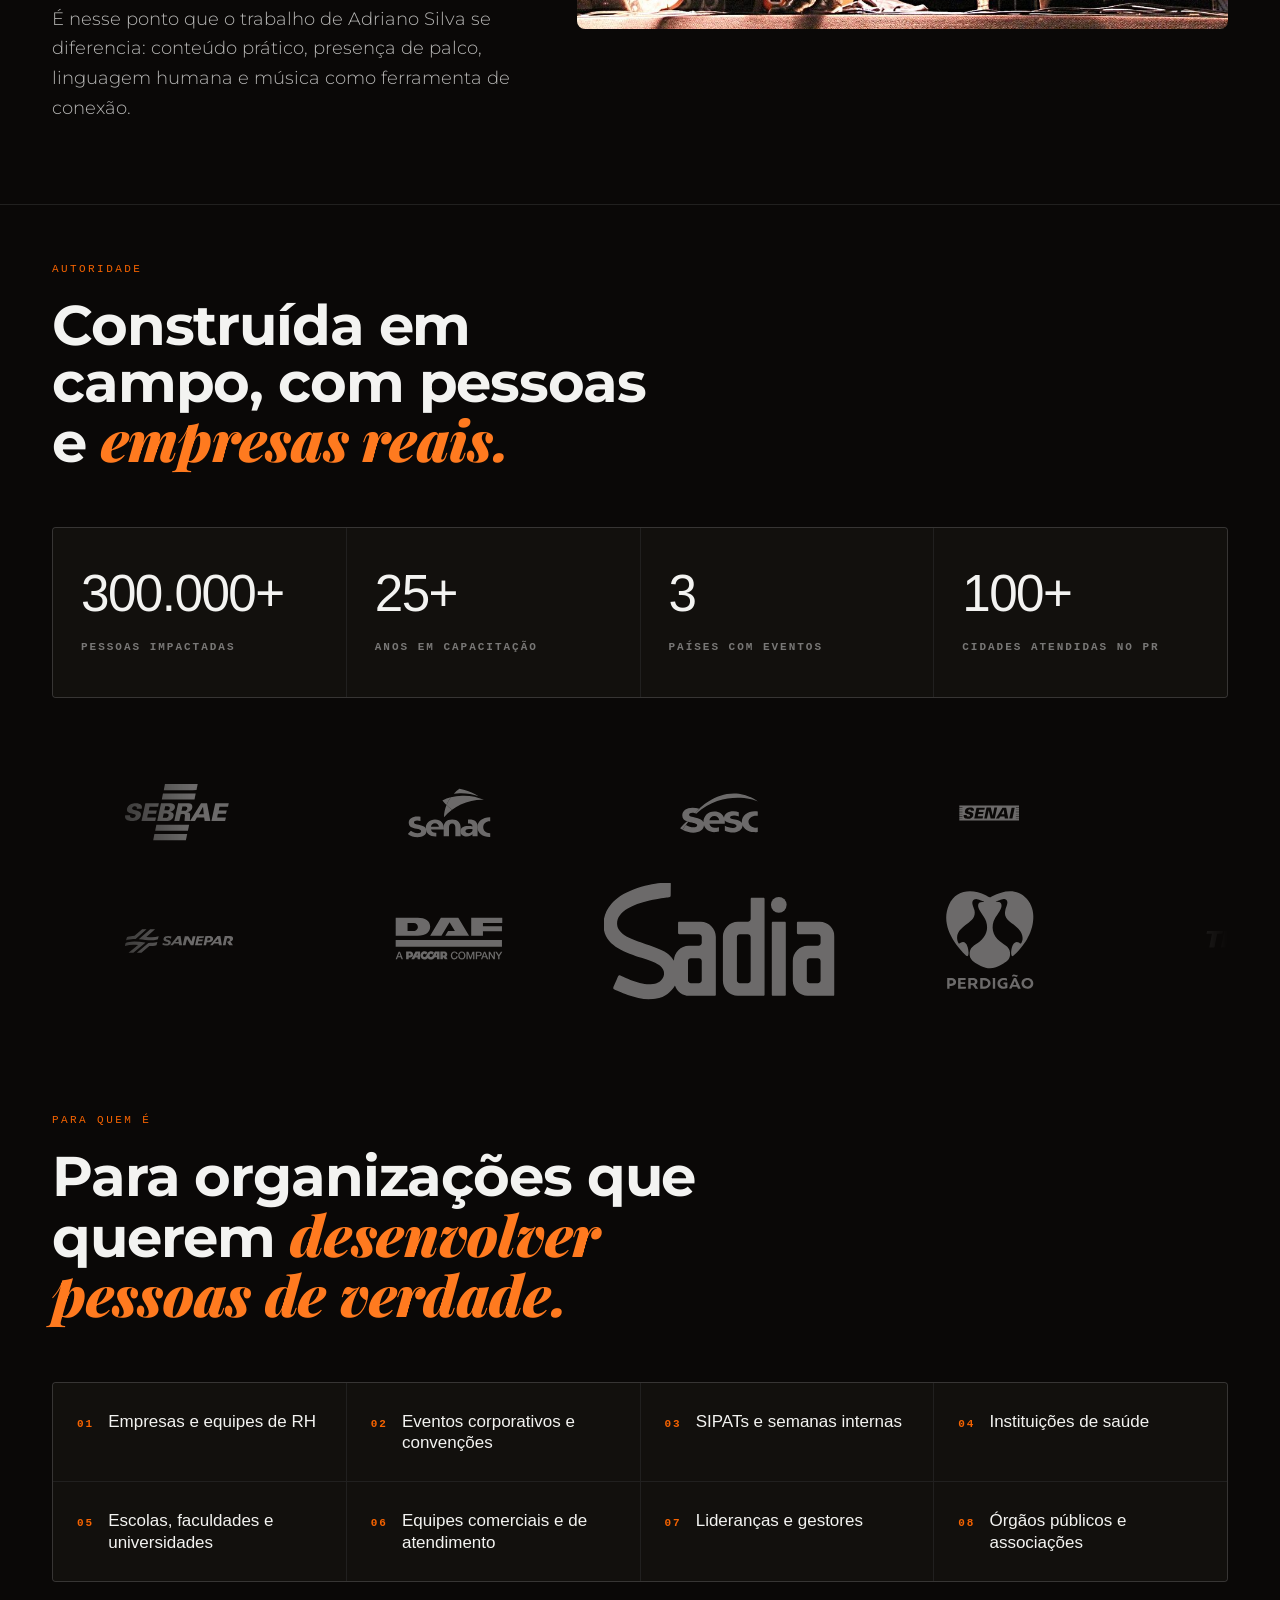
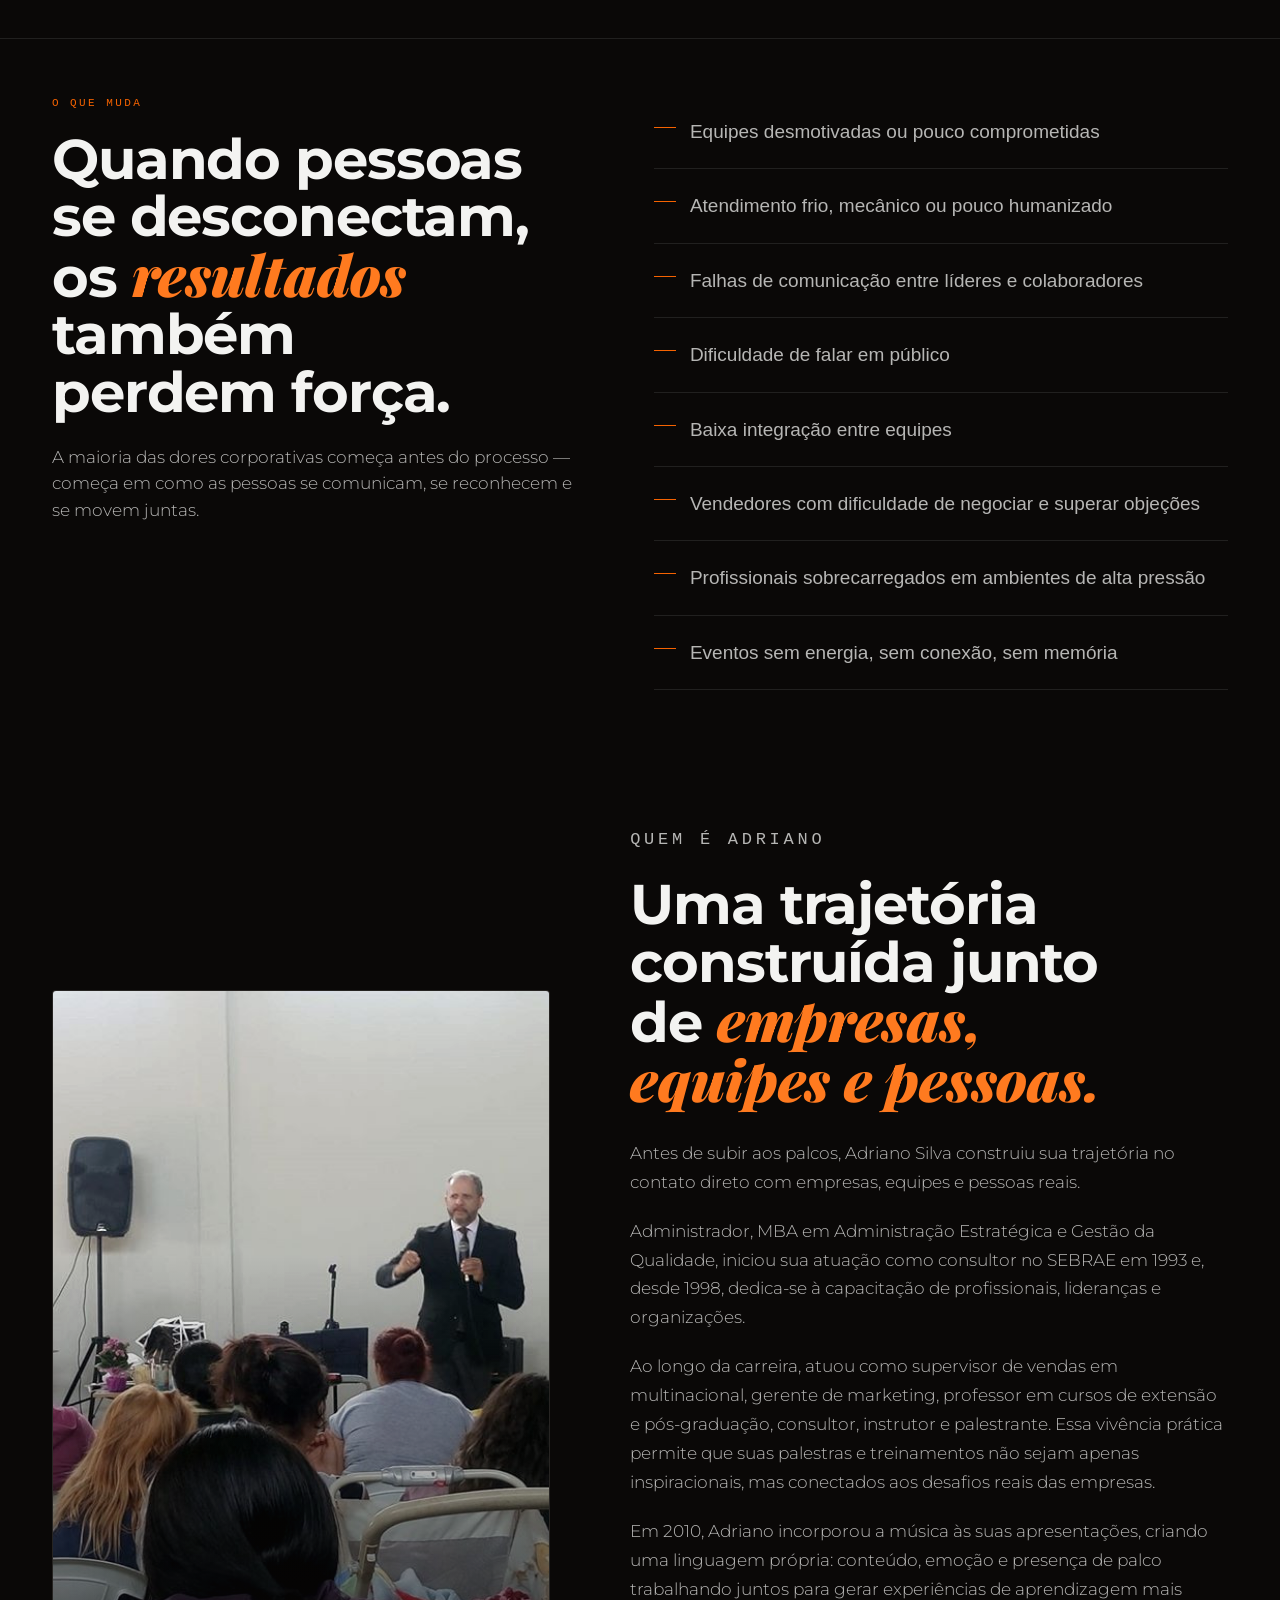
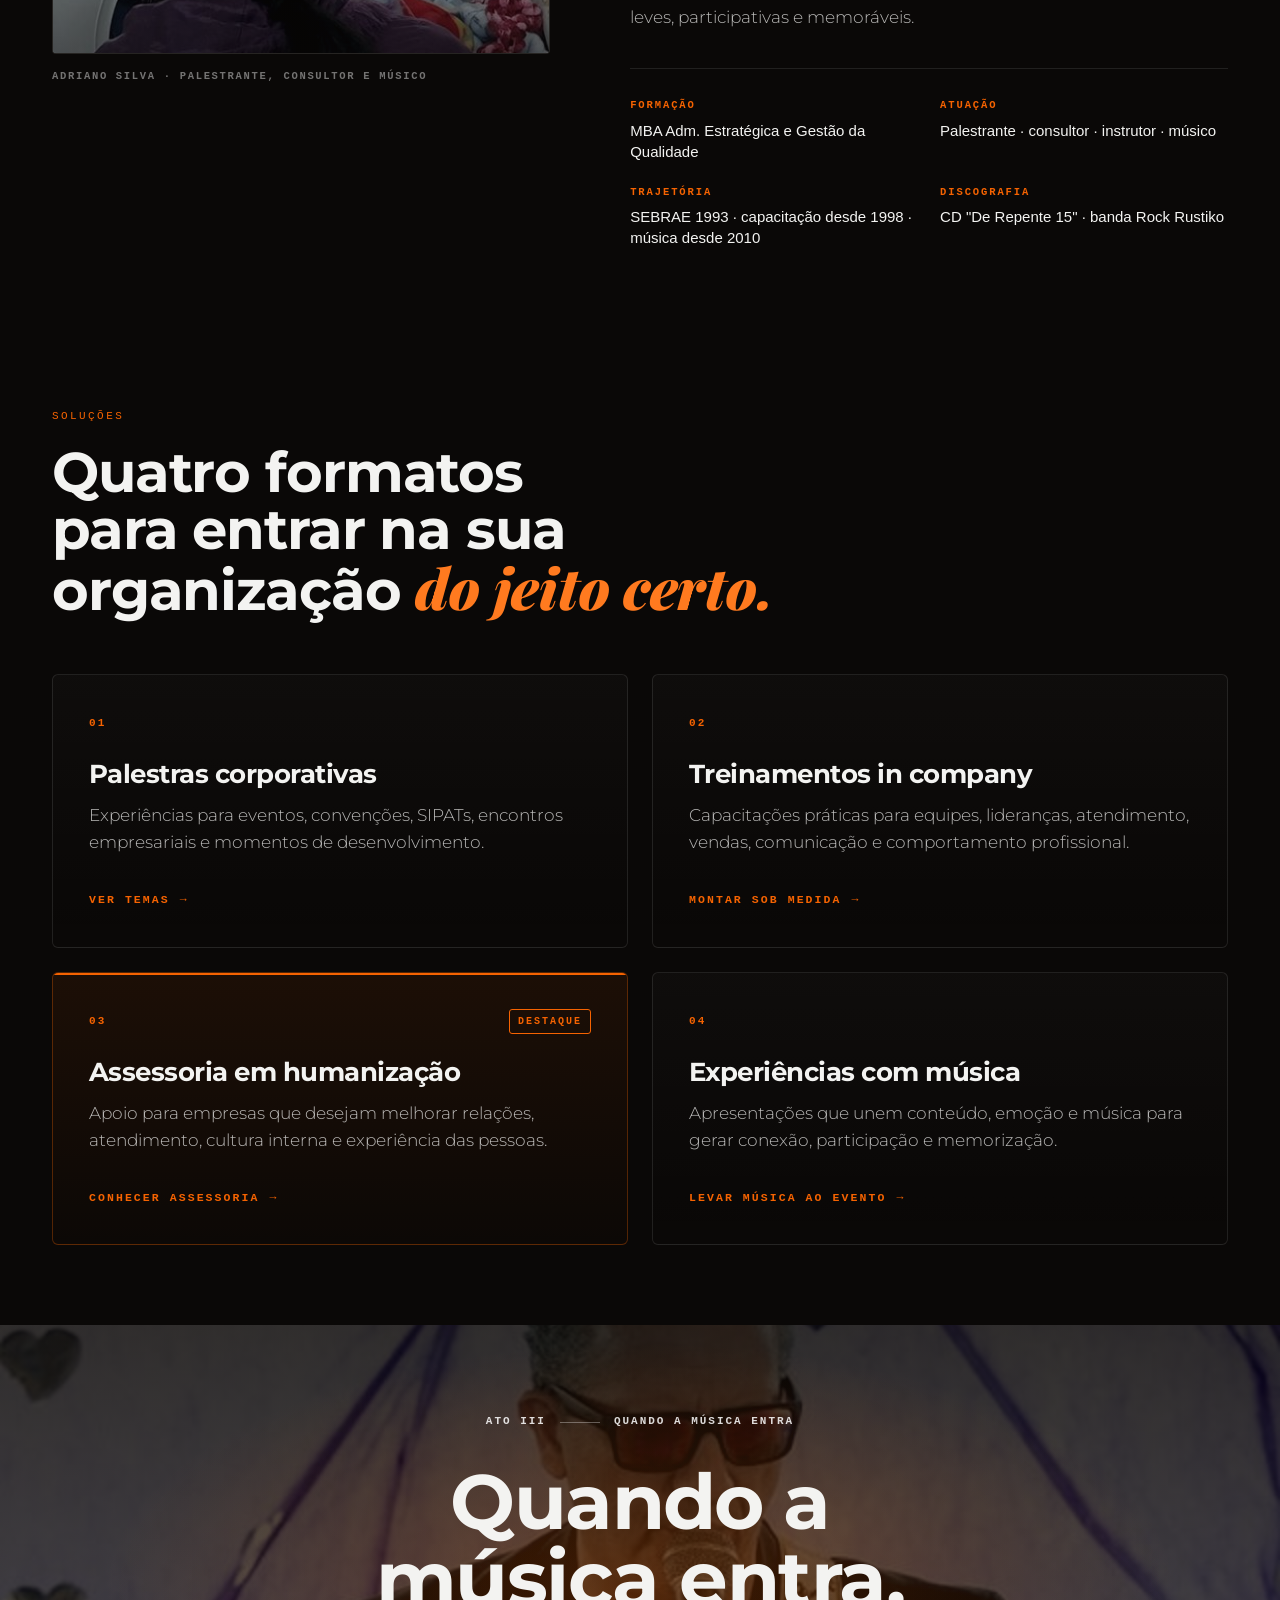
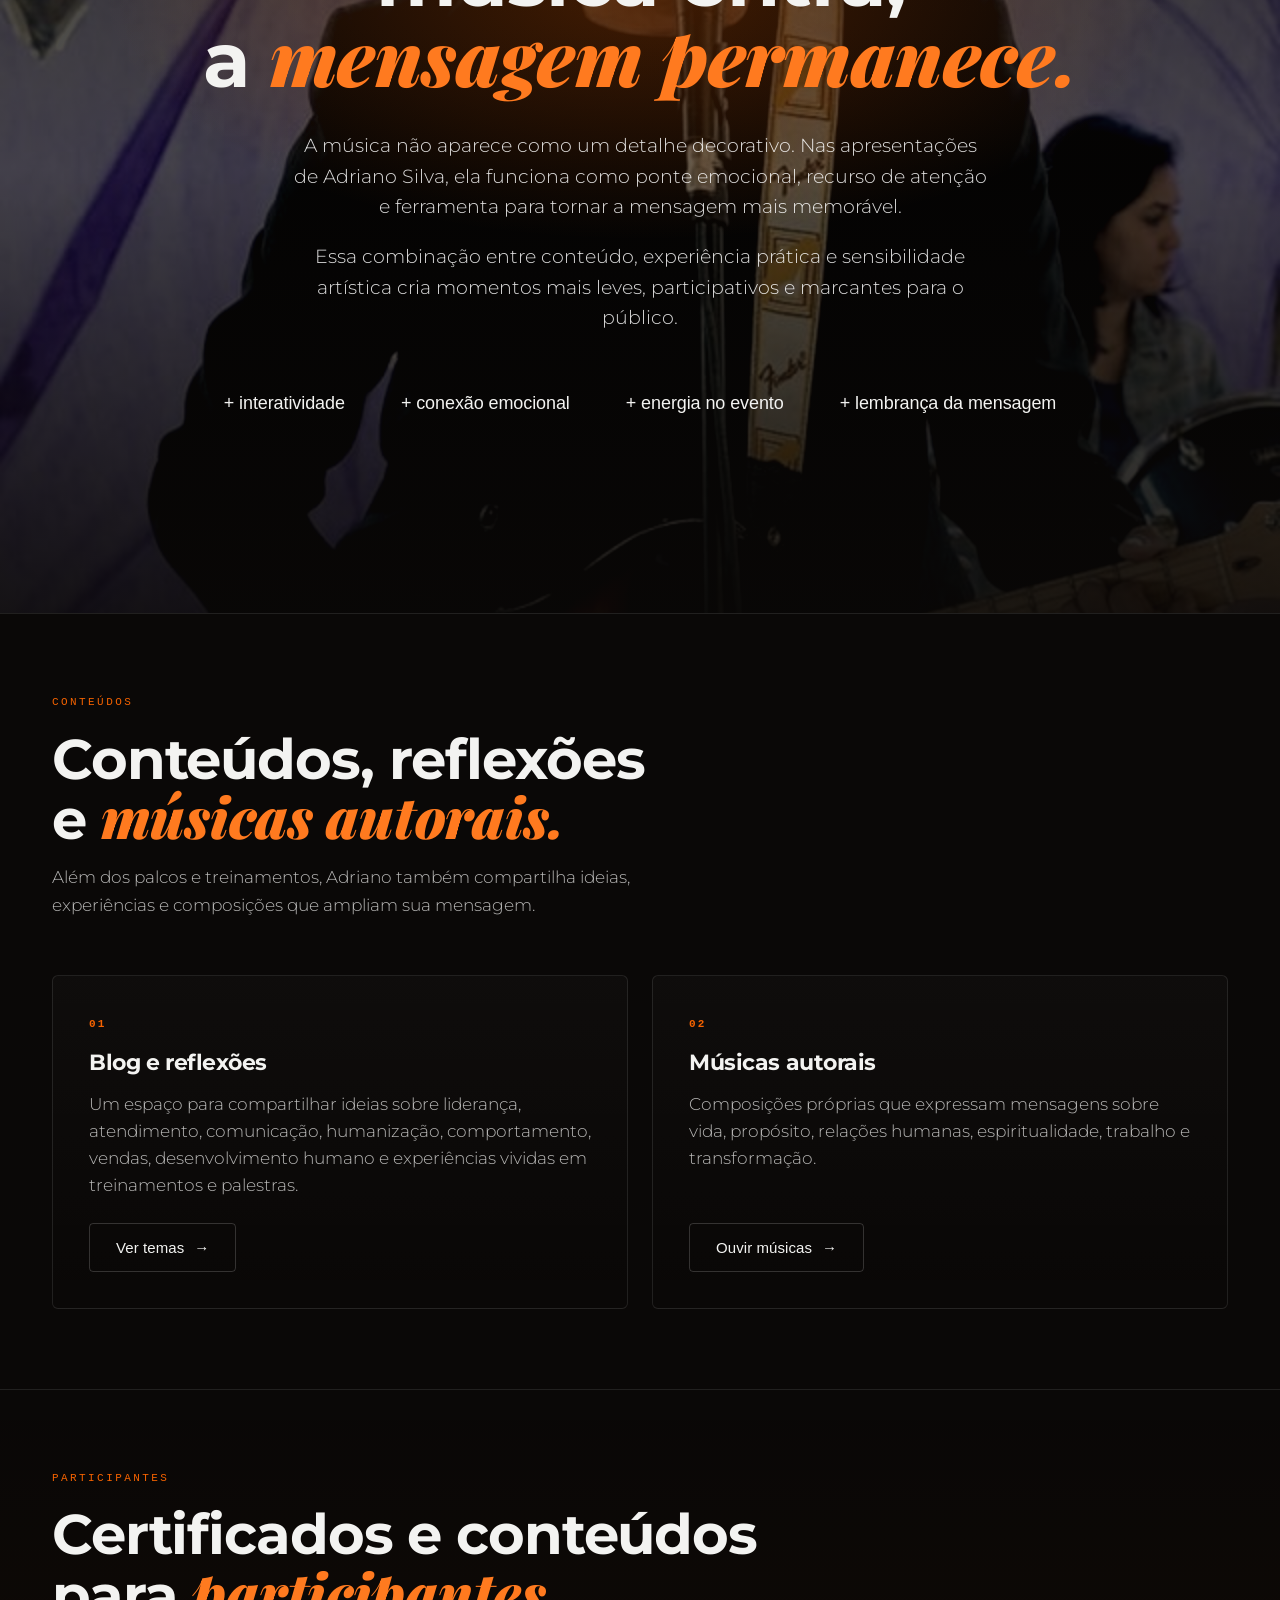
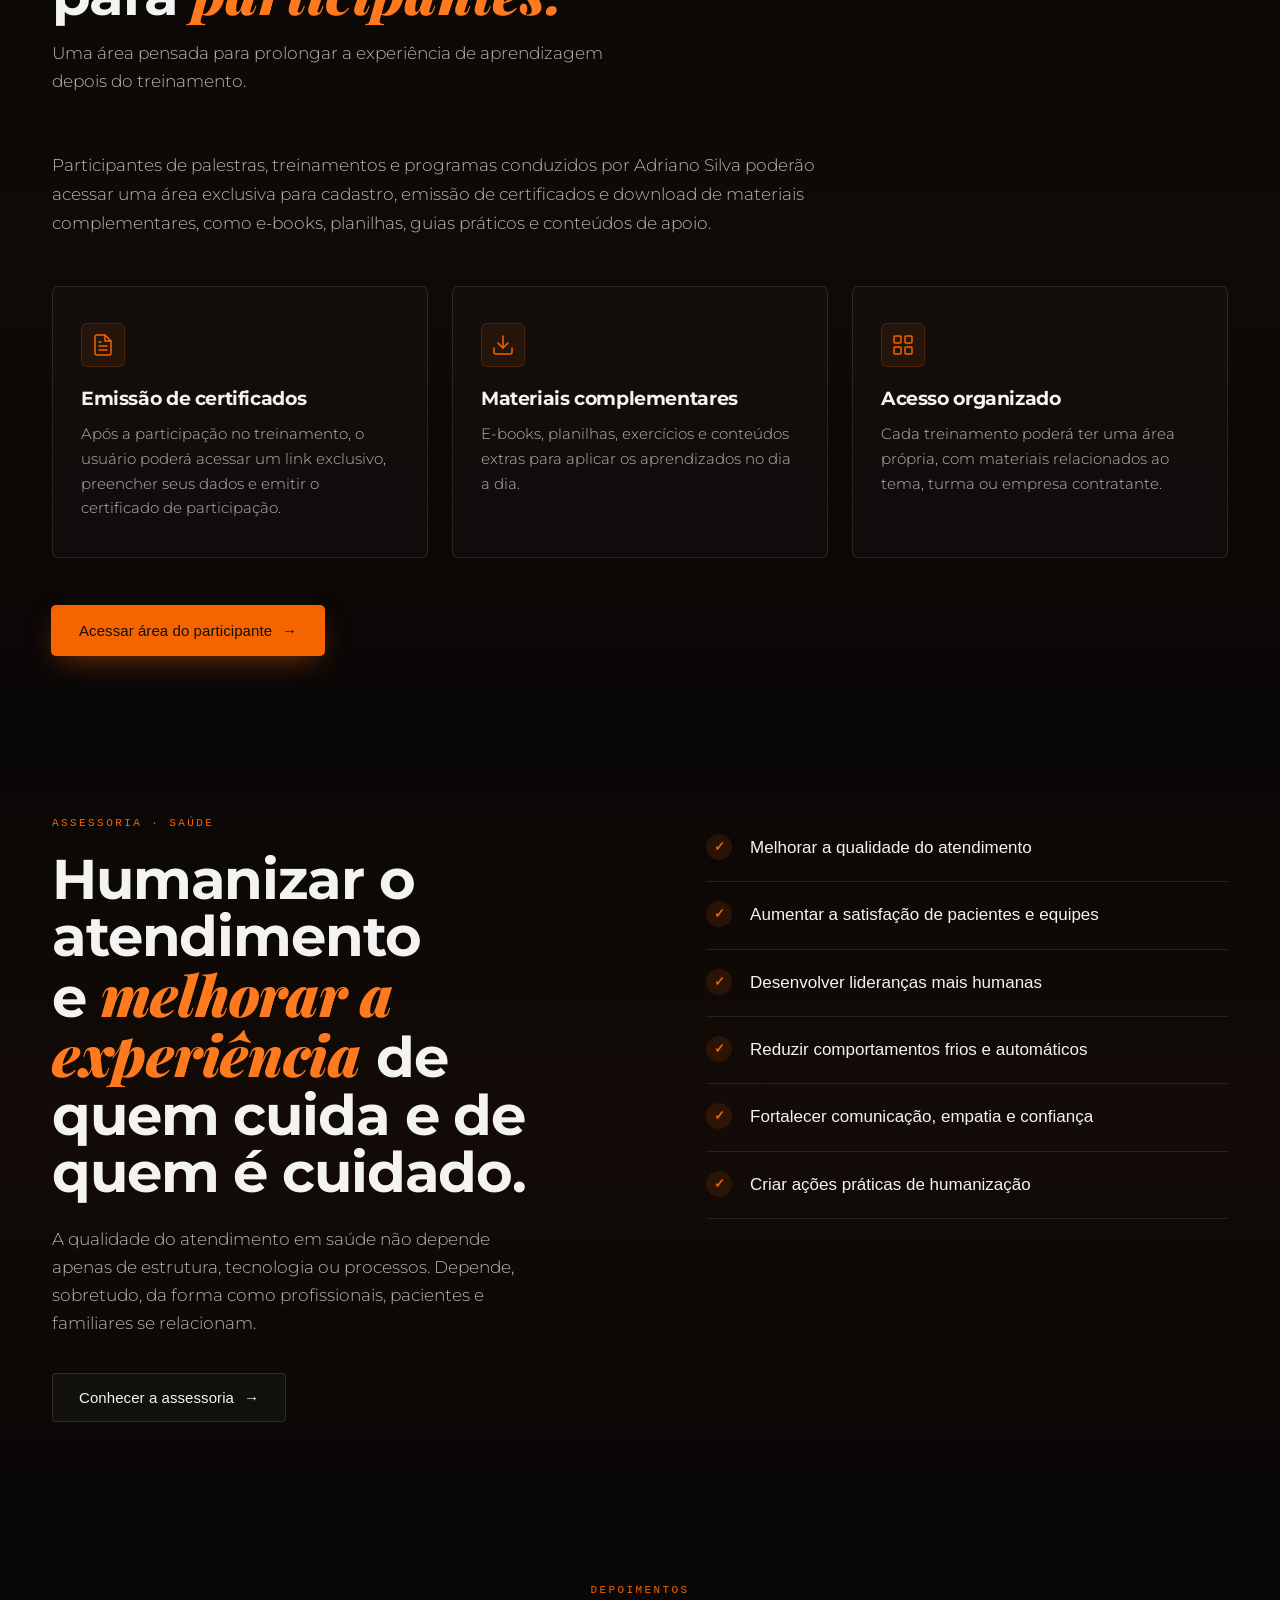
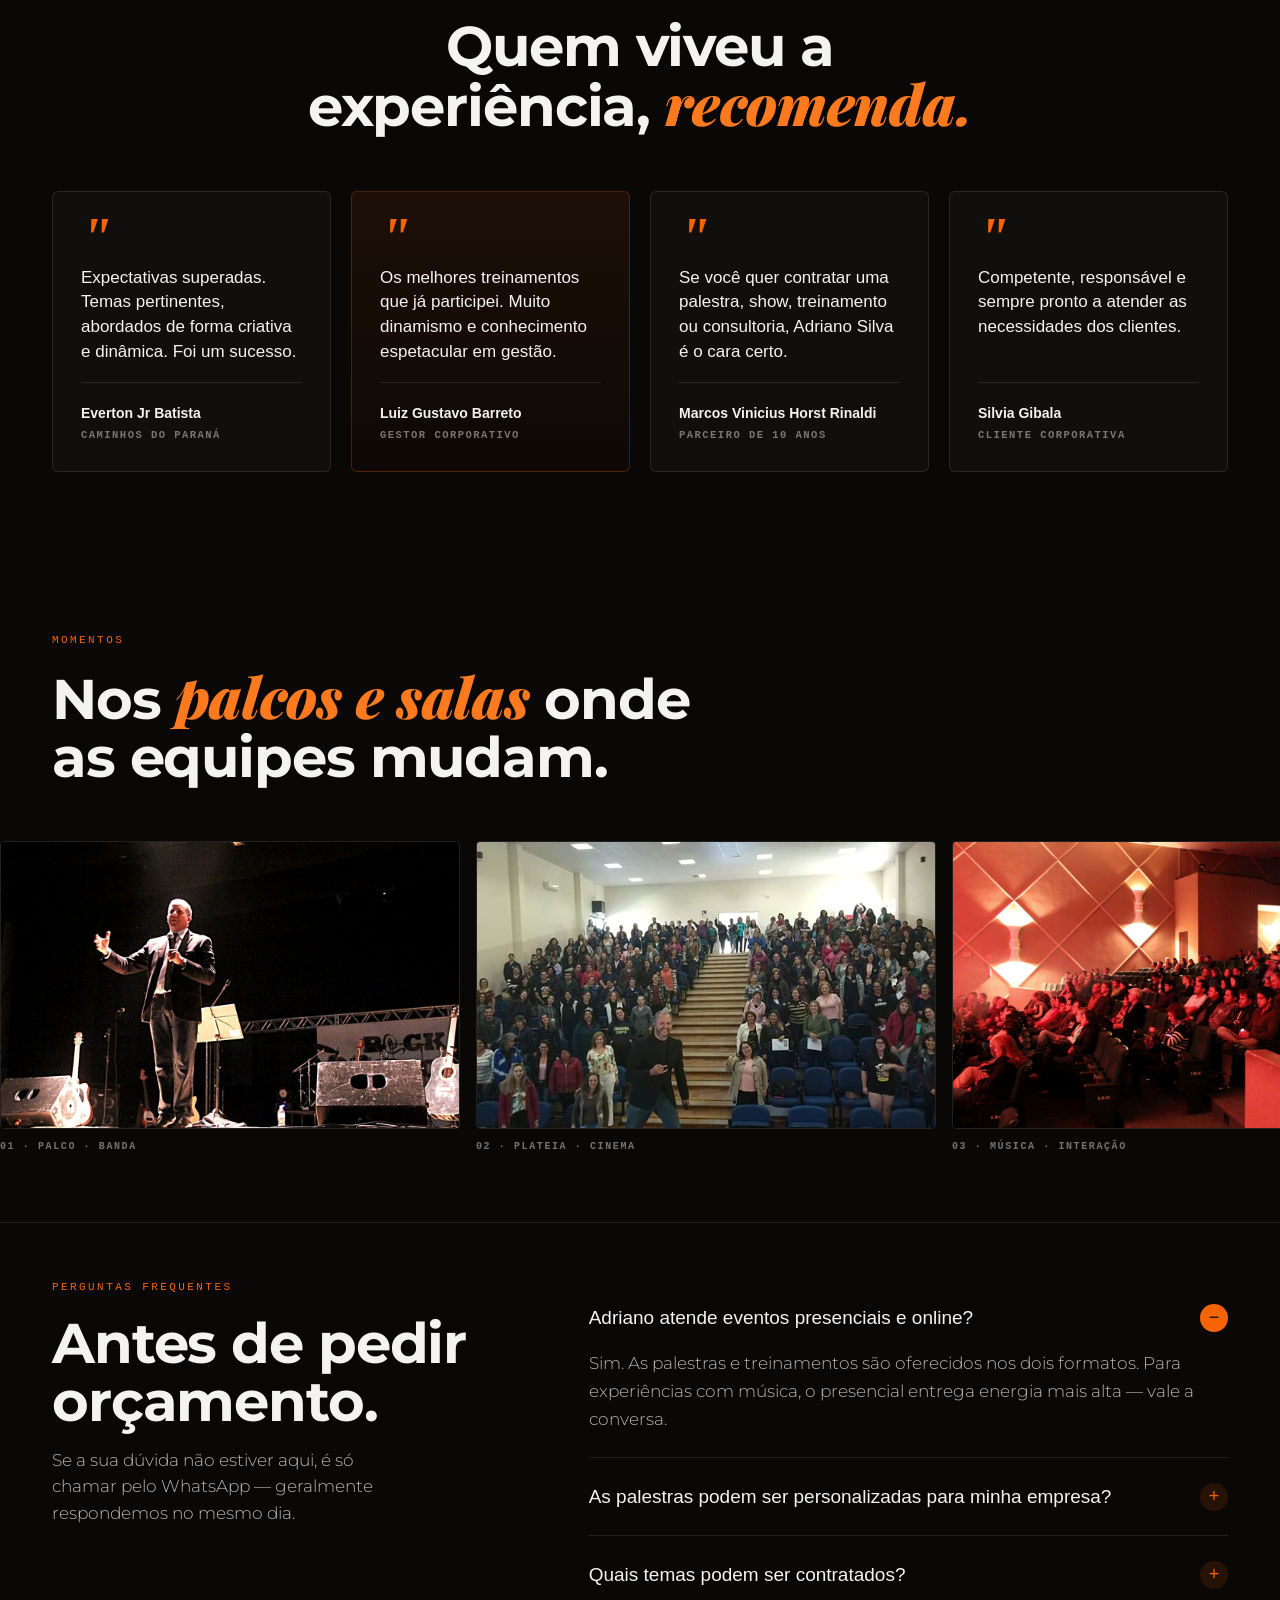
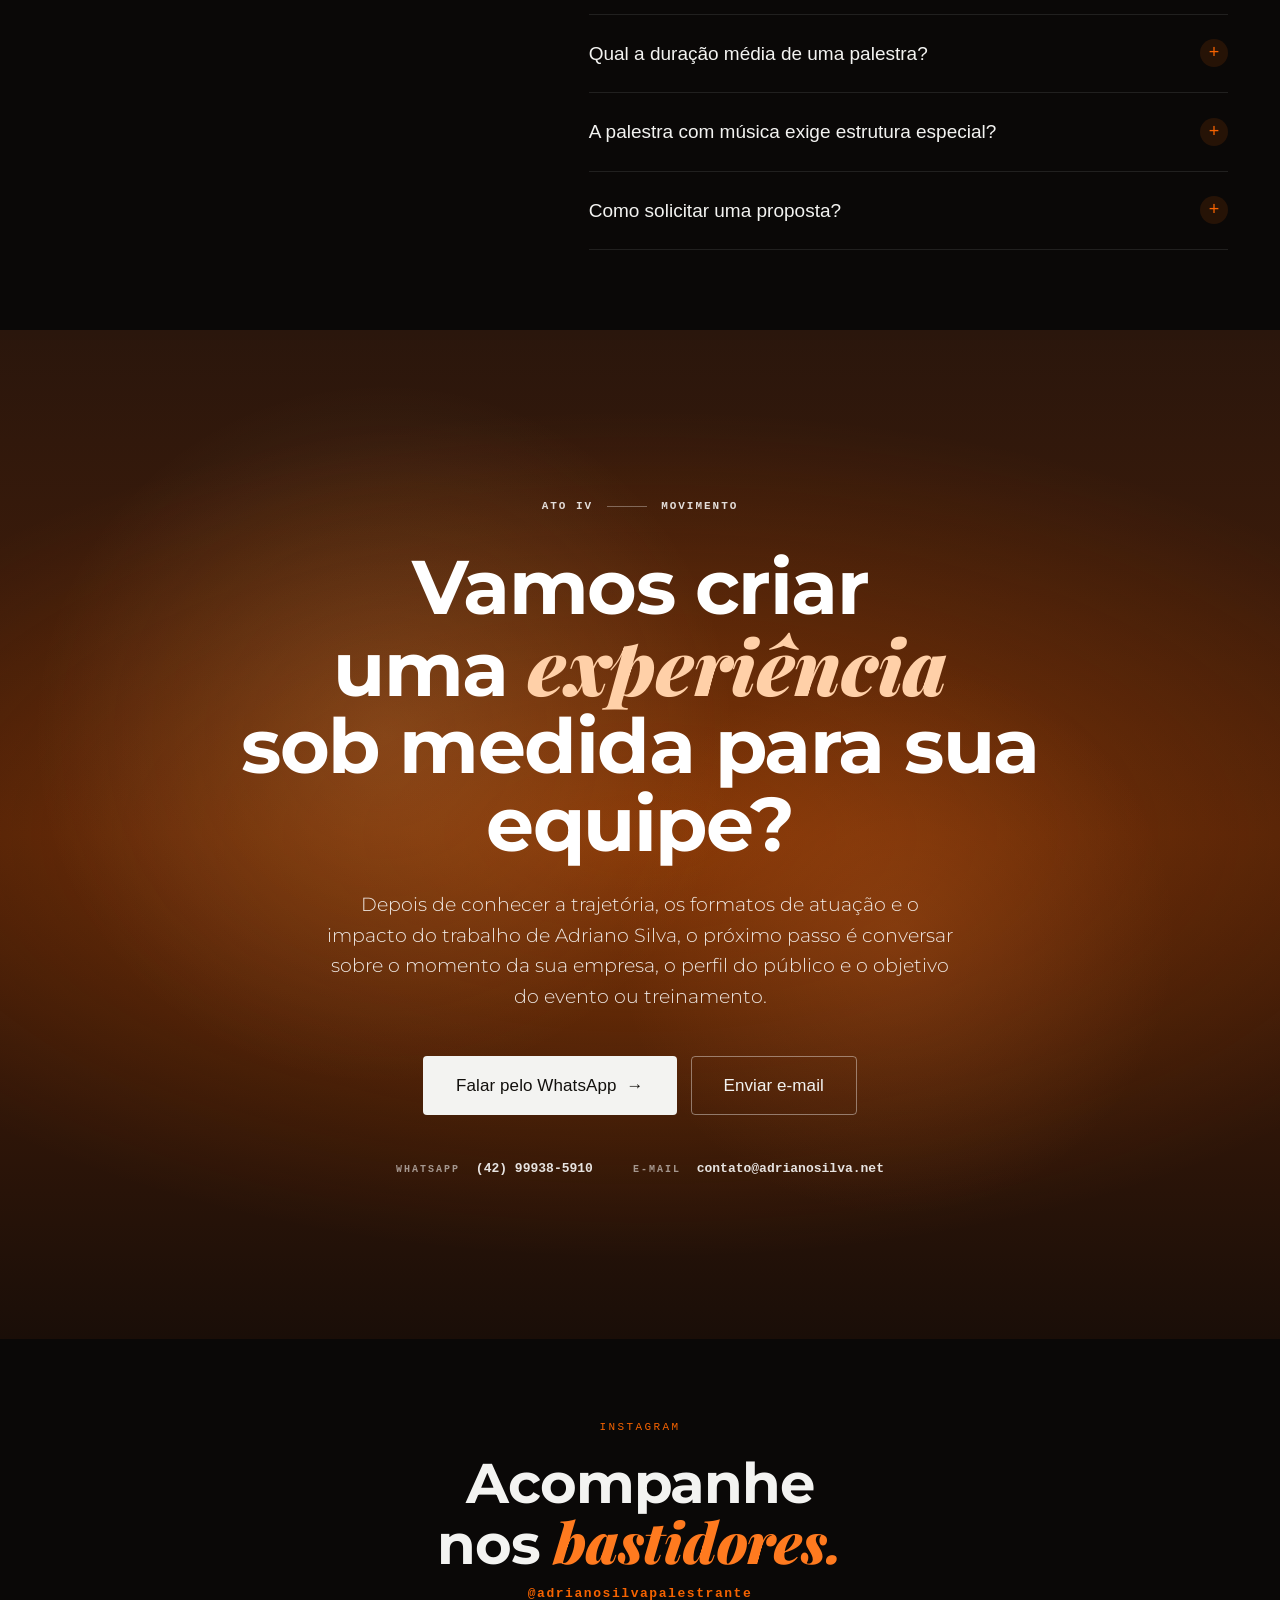
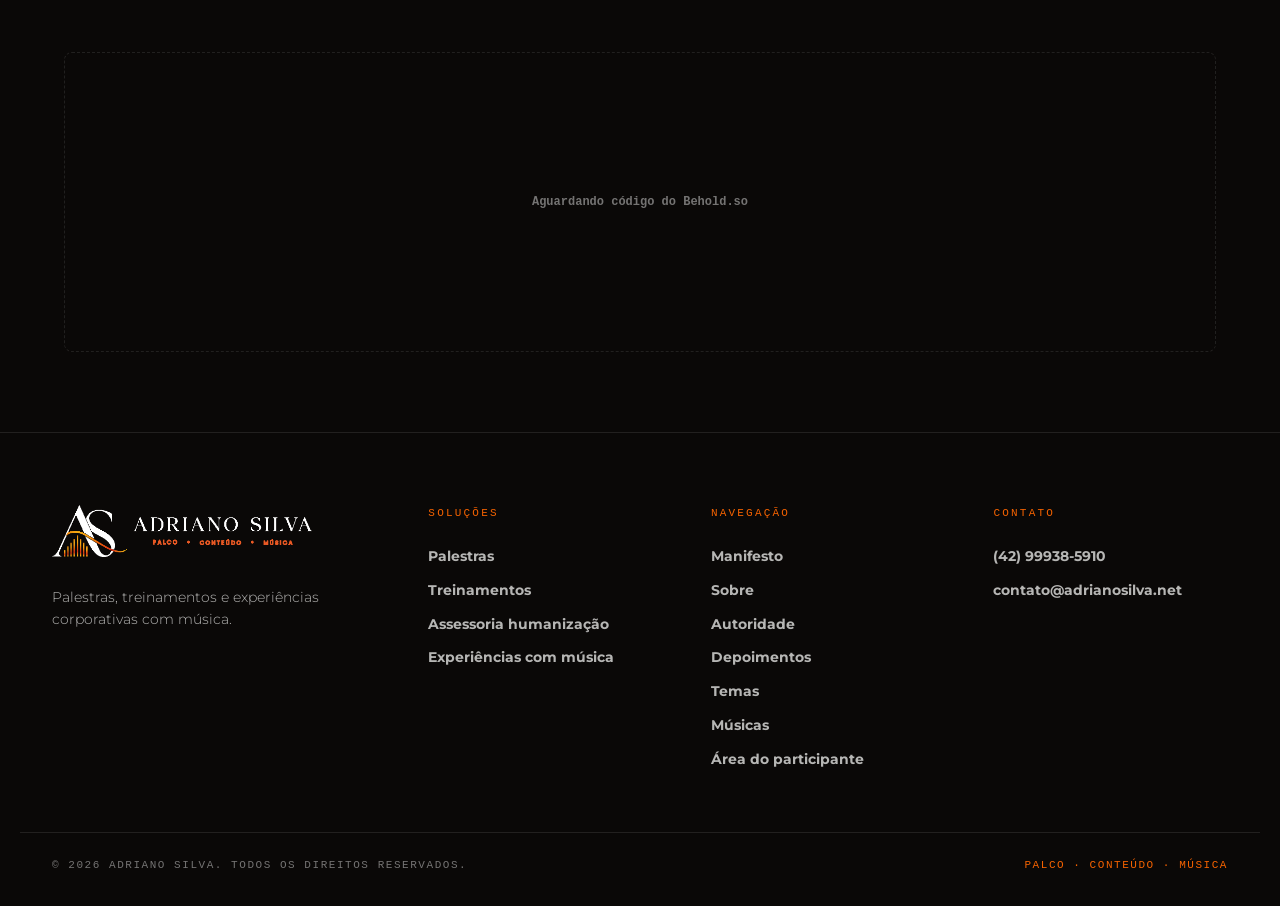
==== commit c982651a: "perf: otimização de imagens — redução de ~22MB para ~1MB Conversão para WebP + redimensionamento das" ====
--- a/index.html
+++ b/index.html
@@ -111,7 +111,10 @@
 
       <!-- Retrato hero -->
       <div class="hero-portrait" aria-hidden="true">
-        <img class="hero-portrait-img" src="assets/adriano-hero-orange.png" alt="Adriano Silva" fetchpriority="high">
+        <picture>
+          <source srcset="assets/adriano-hero-orange.webp" type="image/webp">
+          <img class="hero-portrait-img" src="assets/adriano-hero-orange.png" alt="Adriano Silva" fetchpriority="high">
+        </picture>
       </div>
 
       <!-- Copy hero -->
@@ -598,7 +601,10 @@
             <figcaption>05 · auditório · evento</figcaption>
           </figure>
           <figure class="film-frame">
-            <img src="assets/adriano-electric.jpg" alt="Adriano com guitarra elétrica" loading="lazy">
+            <picture>
+              <source srcset="assets/adriano-electric.webp" type="image/webp">
+              <img src="assets/adriano-electric.jpg" alt="Adriano com guitarra elétrica" loading="lazy">
+            </picture>
             <figcaption>06 · show · guitarra</figcaption>
           </figure>
           <figure class="film-frame">
--- a/adriano-styles.css
+++ b/adriano-styles.css
@@ -386,7 +386,7 @@
   margin: 0;
   align-items: center;
   overflow: hidden;
-  background-image: url('assets/hero-bg-music.jpg');
+  background-image: url('assets/hero-bg-music.webp');
   background-size: cover;
   background-position: center 30%;
   background-repeat: no-repeat;
@@ -3060,3 +3060,70 @@
     grid-template-columns: 1fr;
   }
 }
+
+/* ============================================================
+   TABLET LANDSCAPE (901–1100px)
+   Mostra hambúrguer nessa faixa onde o nav colide com o logo.
+   Regras de conteúdo (padding, grid) continuam em 900px.
+   ============================================================ */
+@media (max-width: 1100px) and (min-width: 901px) {
+  .site-nav    { display: none; }
+  .header-cta  { display: none; }
+
+  .nav-toggle {
+    display: flex;
+    flex-direction: column;
+    justify-content: center;
+    align-items: center;
+    gap: 5px;
+    width: 40px;
+    height: 40px;
+    background: none;
+    border: none;
+    cursor: pointer;
+    padding: 6px;
+    flex-shrink: 0;
+    -webkit-tap-highlight-color: transparent;
+  }
+  .nav-toggle span {
+    display: block;
+    width: 22px;
+    height: 2px;
+    background: var(--white);
+    border-radius: 2px;
+    transition: transform 0.28s ease, opacity 0.28s ease, width 0.28s ease;
+    transform-origin: center;
+  }
+  body.menu-open .nav-toggle span:nth-child(1) { transform: translateY(7px) rotate(45deg); }
+  body.menu-open .nav-toggle span:nth-child(2) { opacity: 0; width: 0; }
+  body.menu-open .nav-toggle span:nth-child(3) { transform: translateY(-7px) rotate(-45deg); }
+
+  .nav-overlay {
+    display: block;
+    position: fixed;
+    inset: 0;
+    background: rgba(0,0,0,.65);
+    z-index: 90;
+    opacity: 0;
+    pointer-events: none;
+    transition: opacity .3s ease;
+  }
+  body.menu-open .nav-overlay { opacity: 1; pointer-events: auto; }
+
+  .nav-drawer {
+    display: flex;
+    flex-direction: column;
+    position: fixed;
+    top: 0; right: 0; bottom: 0;
+    width: 85%;
+    max-width: 300px;
+    background: var(--night-deeper);
+    border-left: 1px solid var(--white-line-strong);
+    z-index: 95;
+    transform: translateX(100%);
+    transition: transform .32s cubic-bezier(.4,0,.2,1);
+    overflow-y: auto;
+  }
+  body.menu-open .nav-drawer { transform: translateX(0); }
+  body.menu-open { overflow: hidden; }
+}
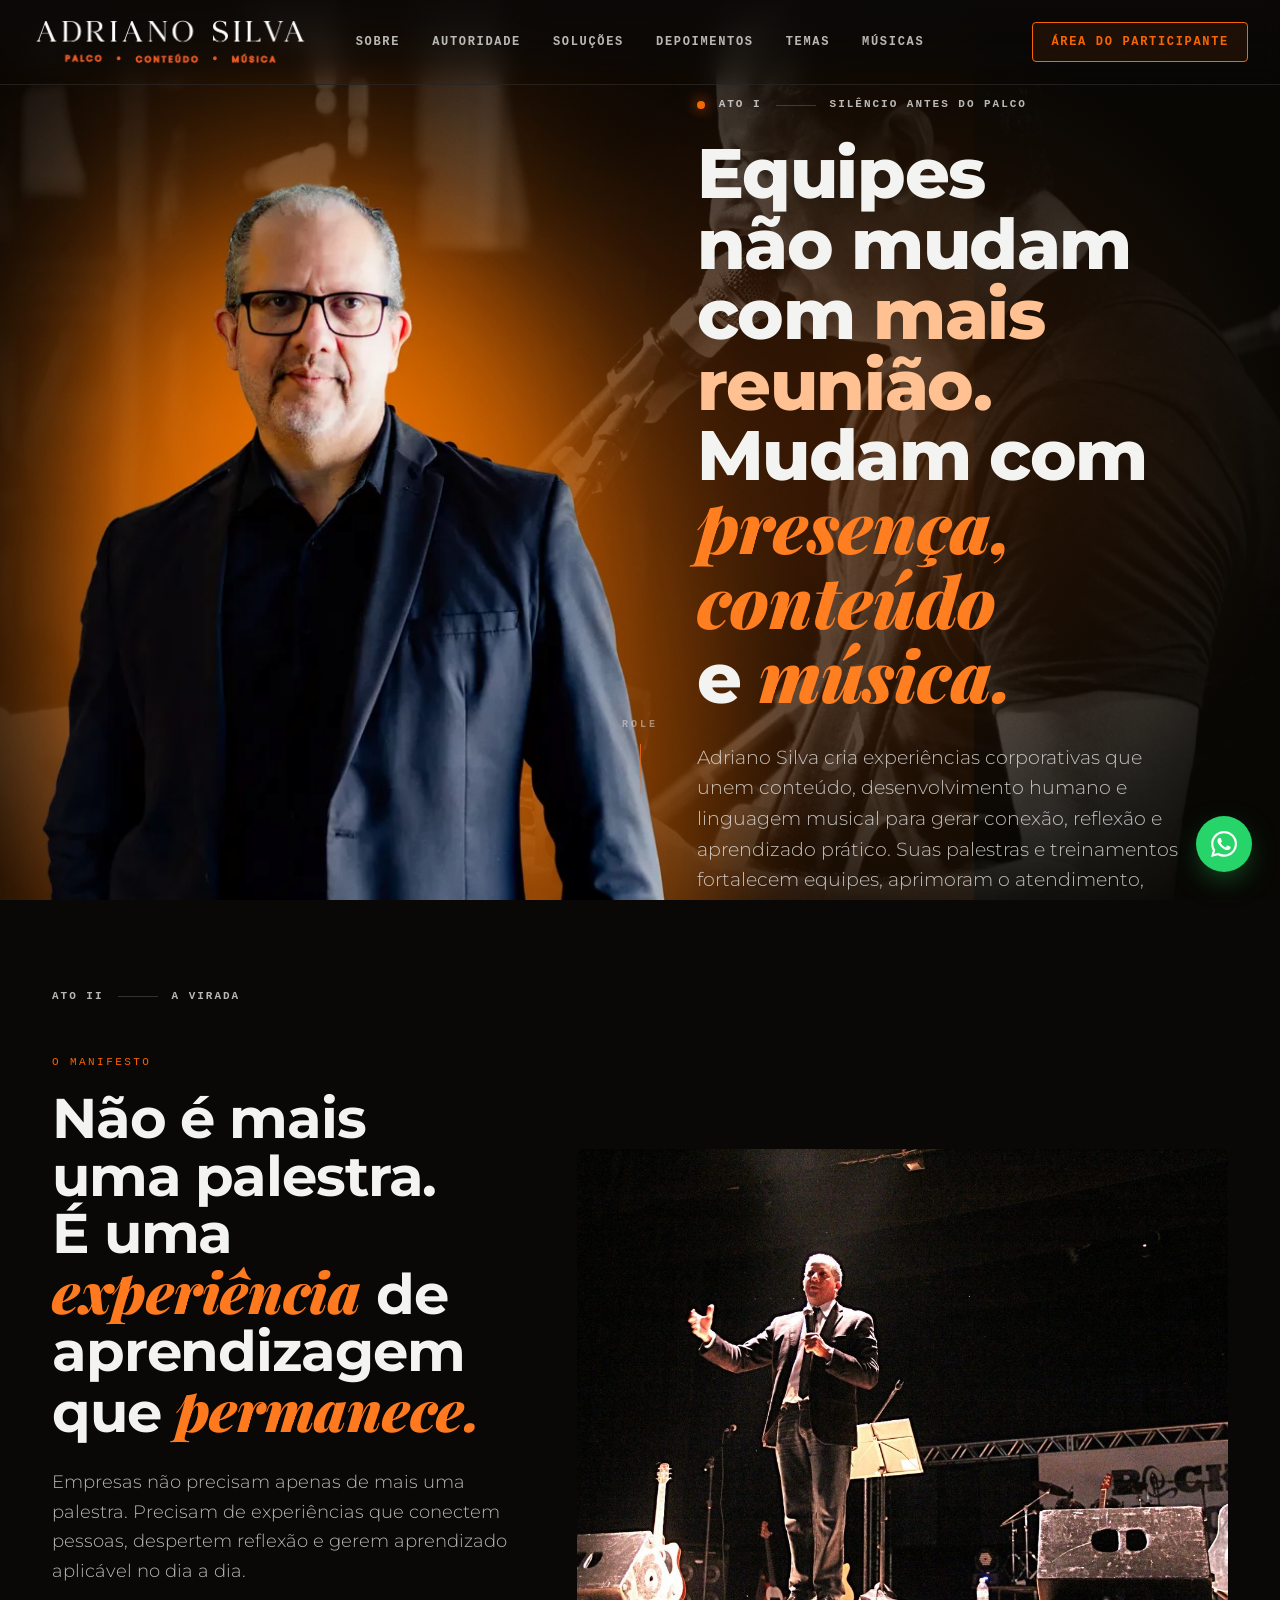
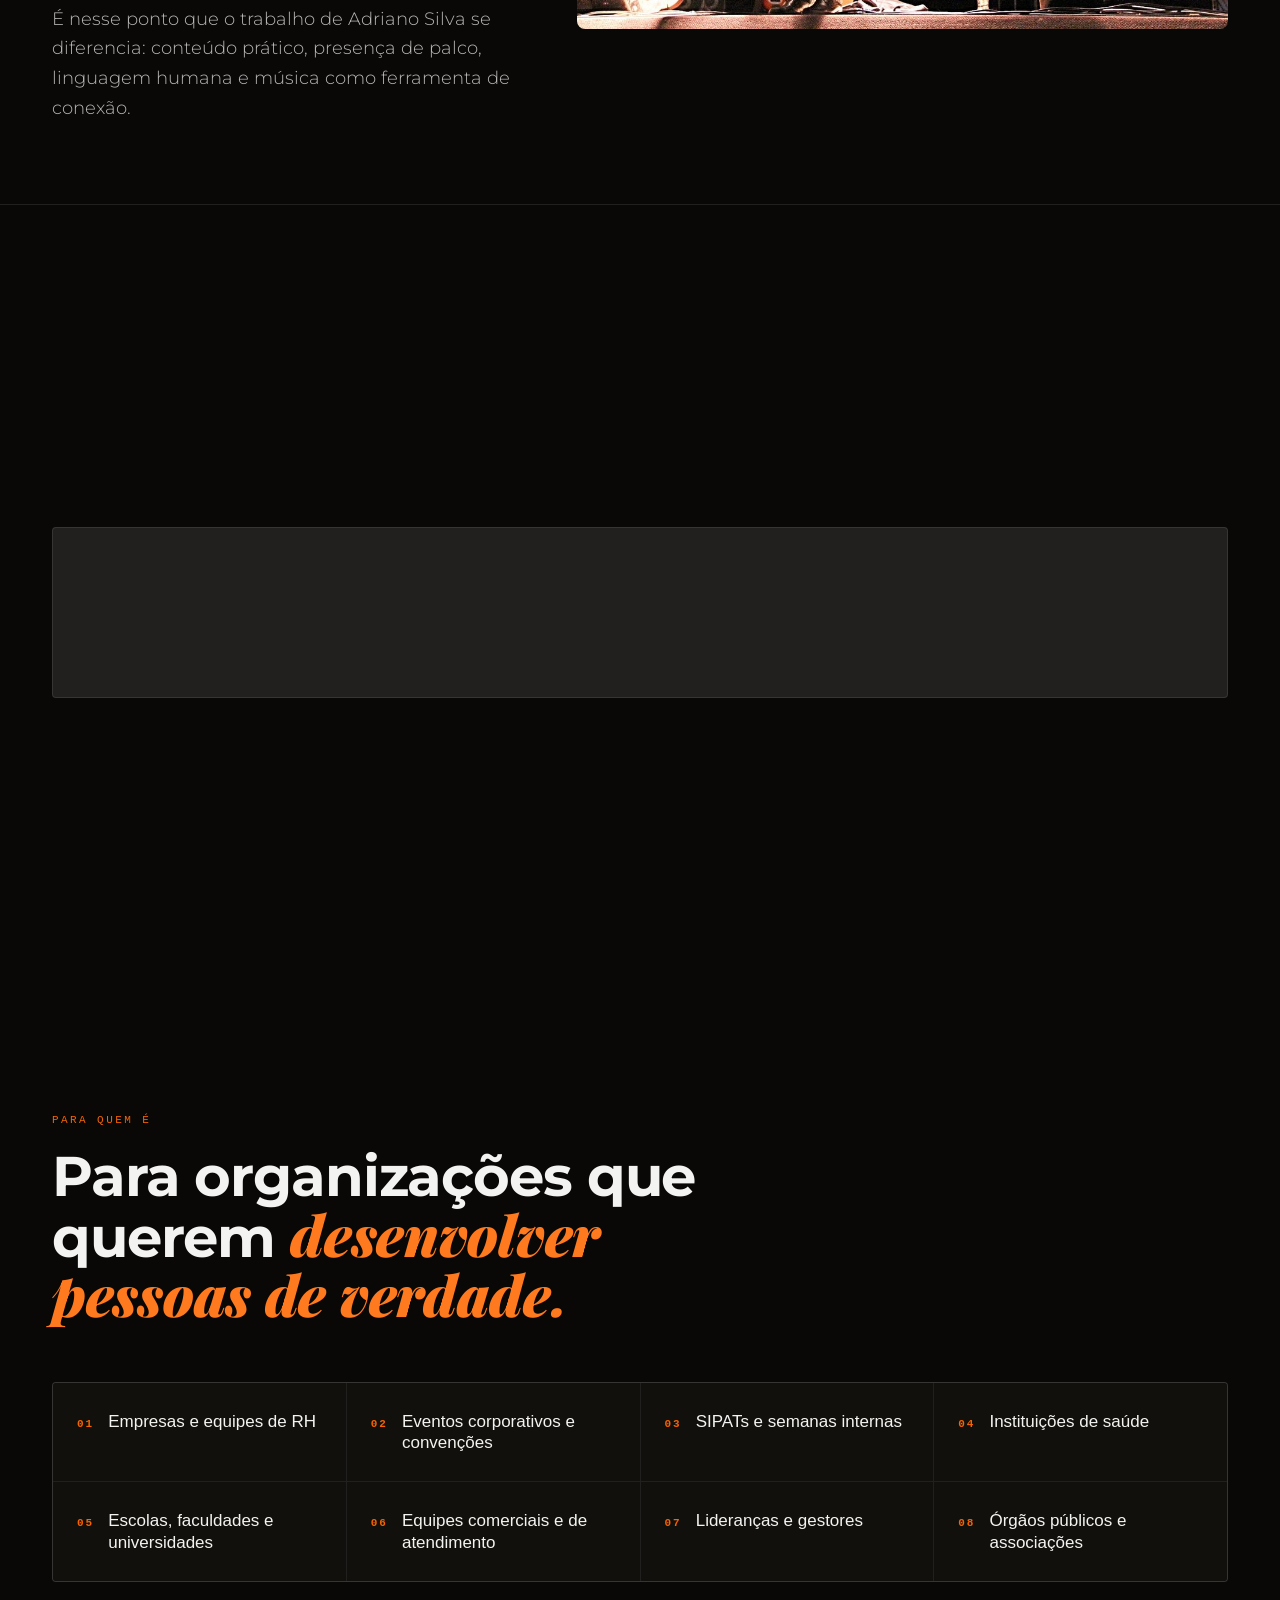
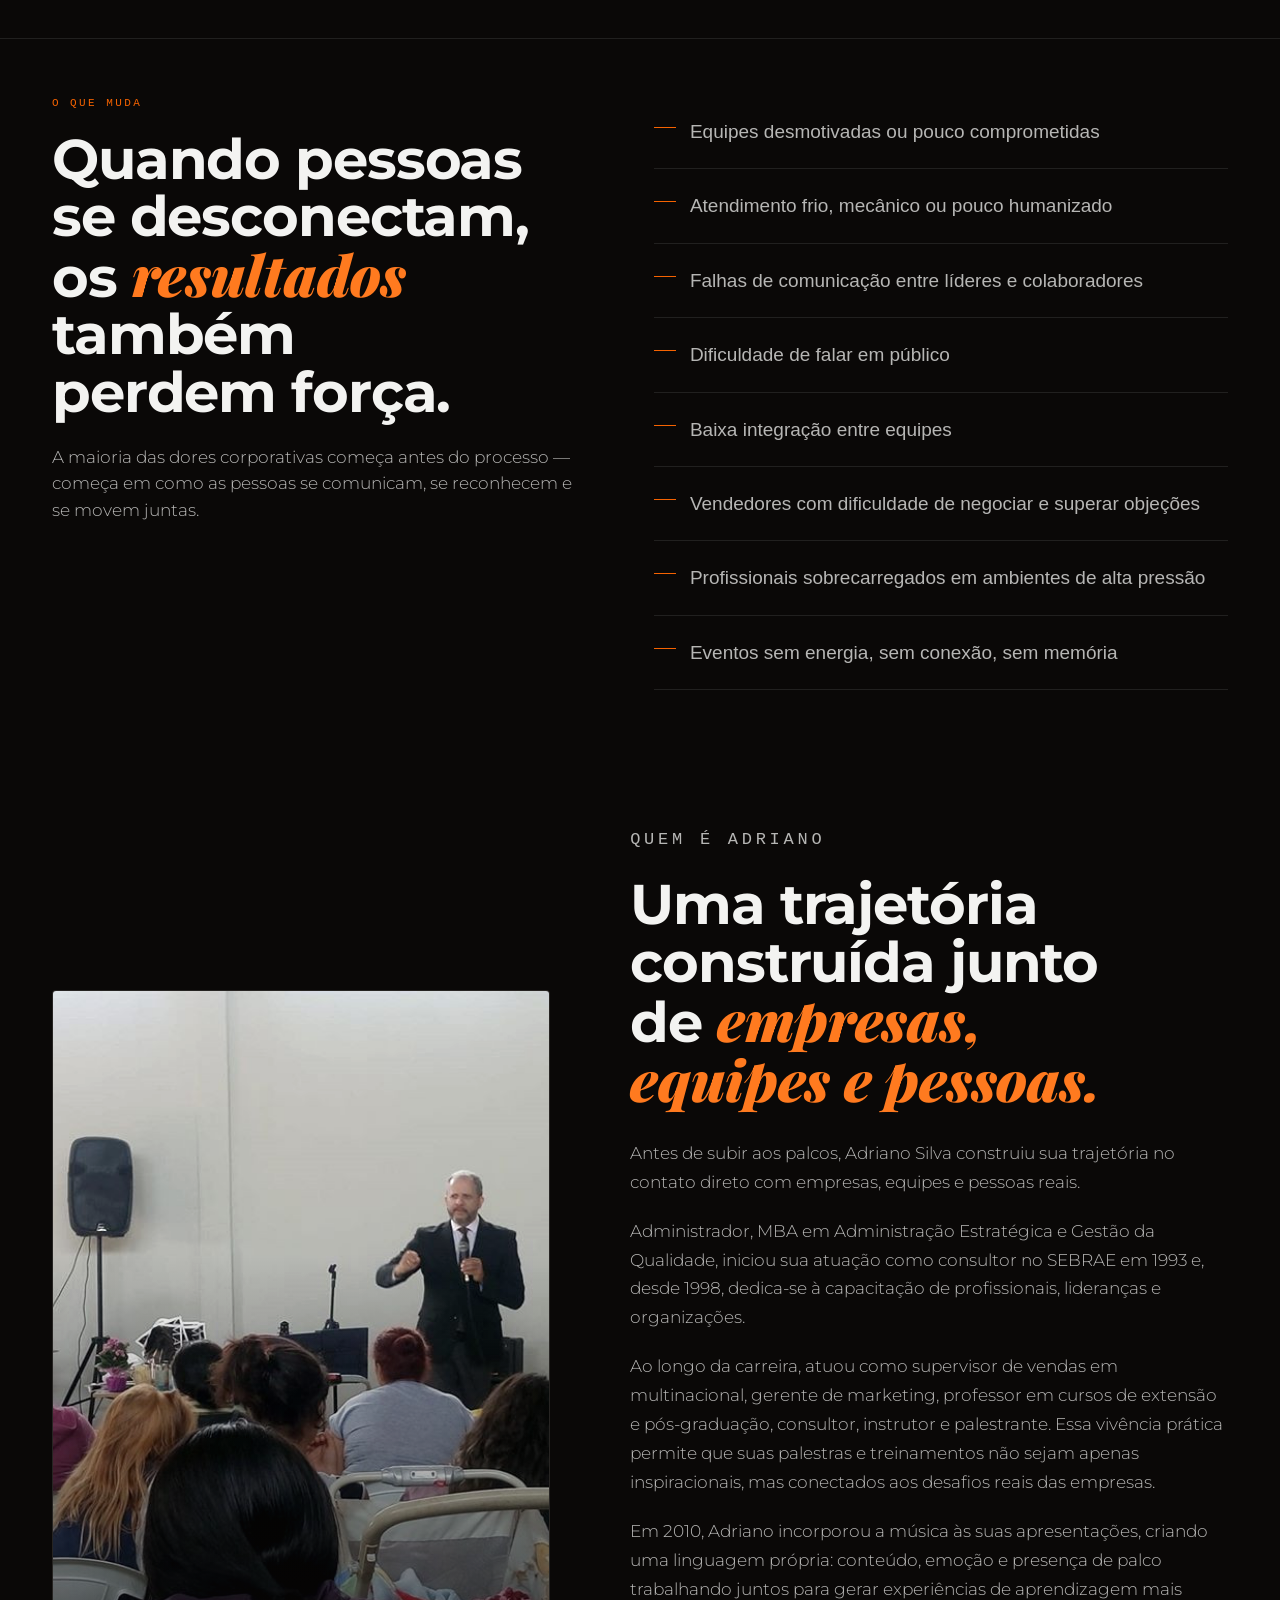
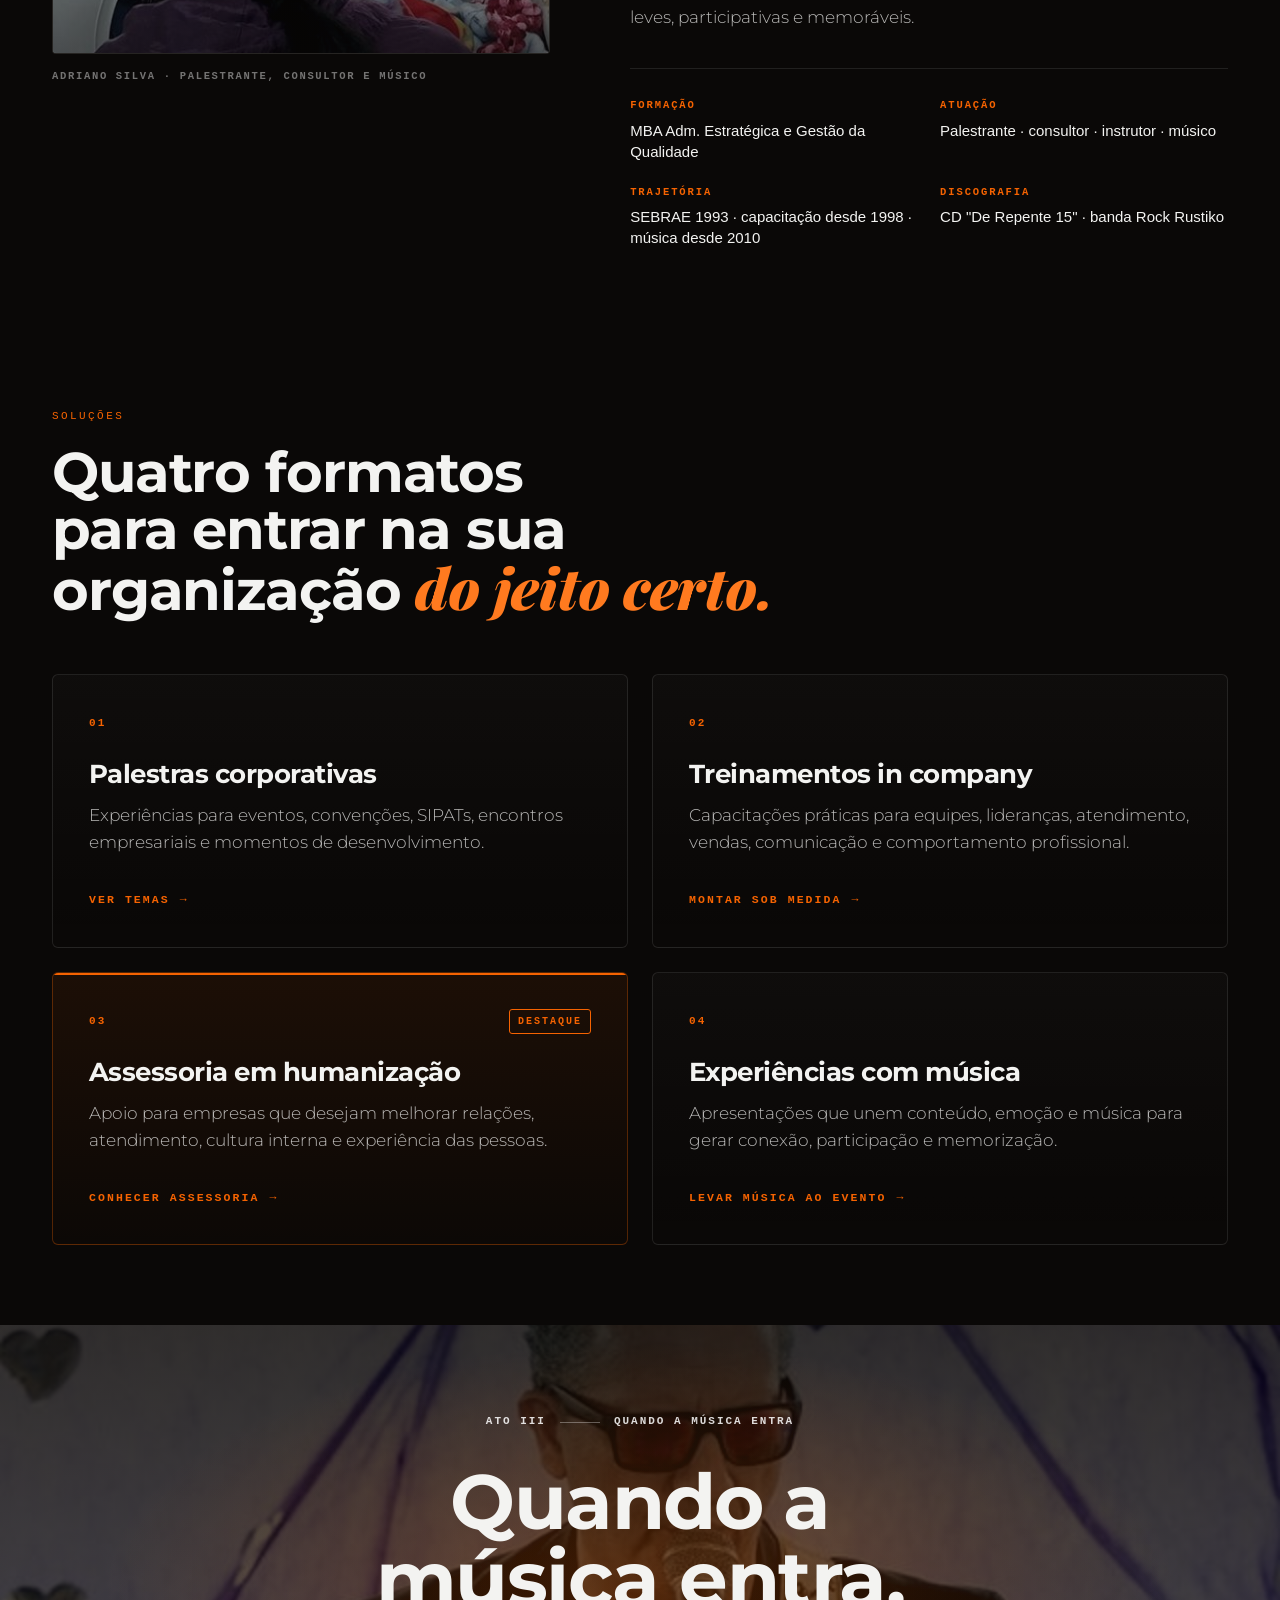
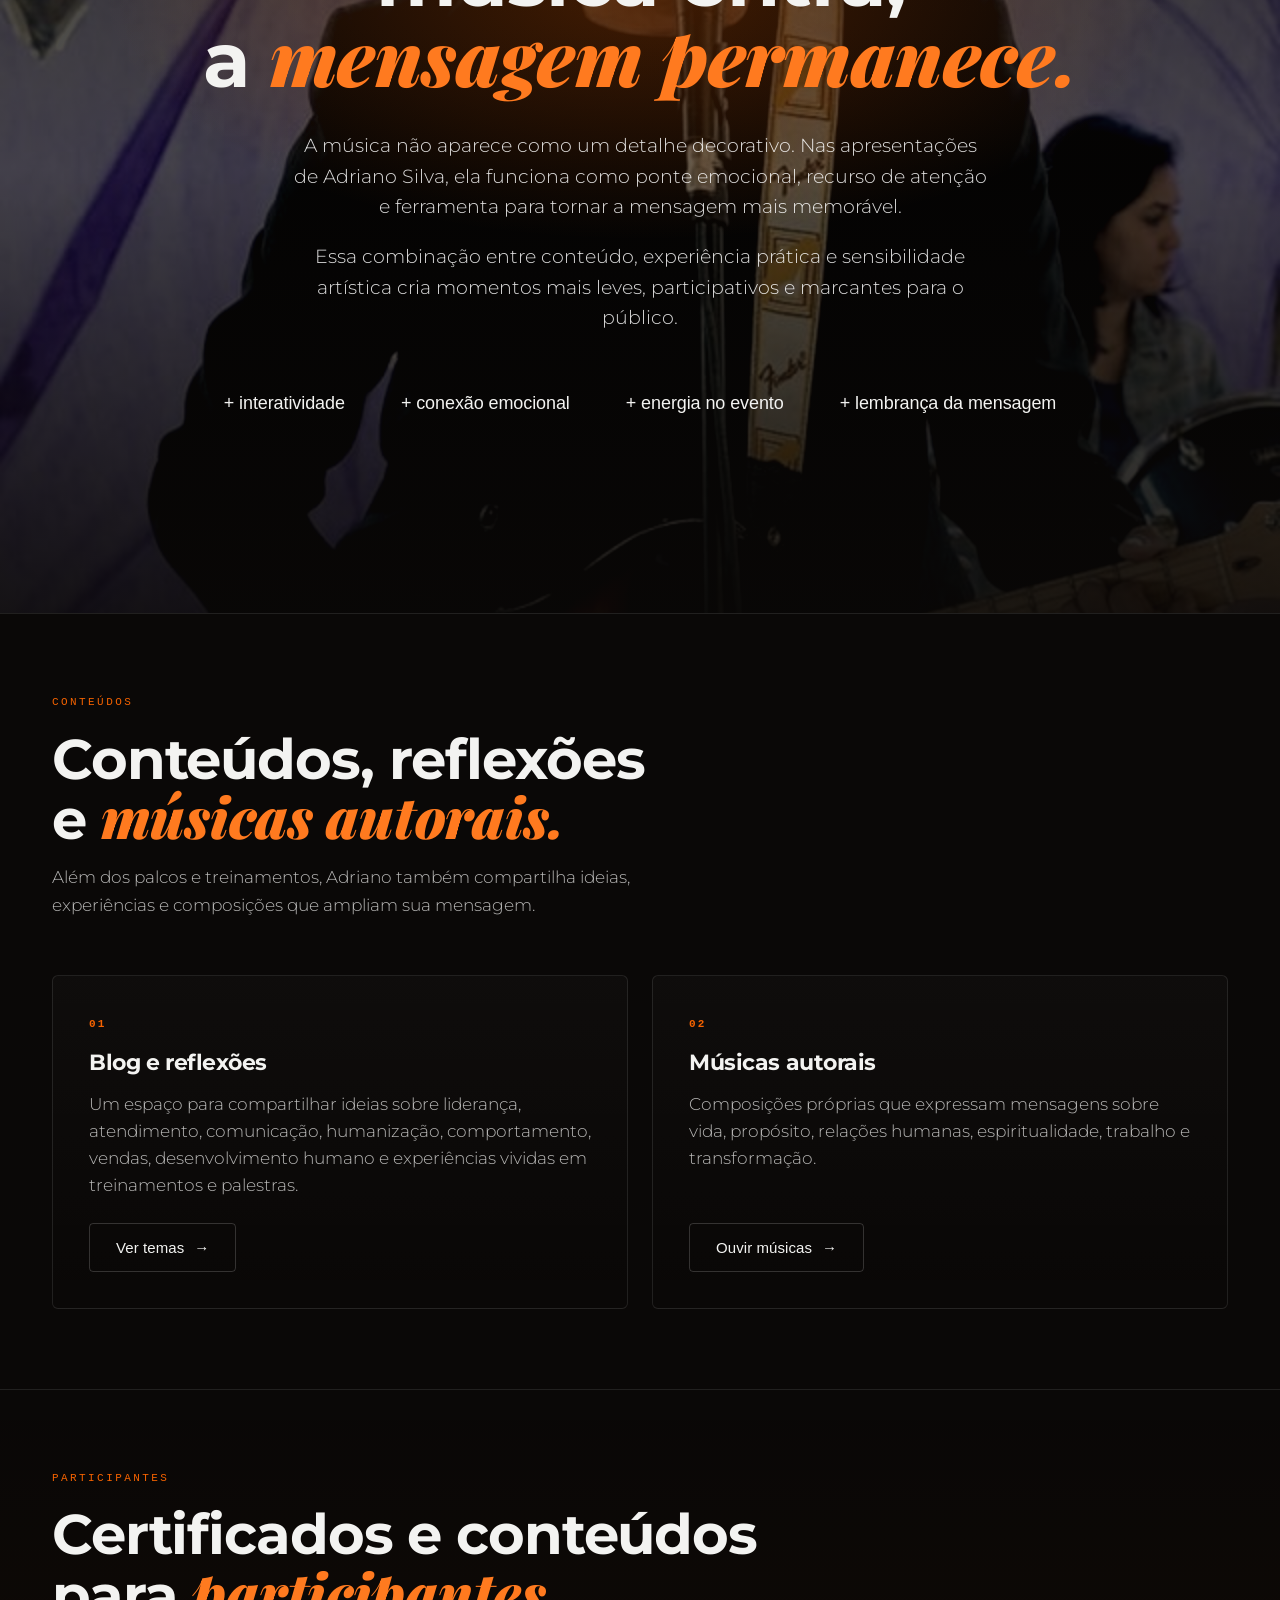
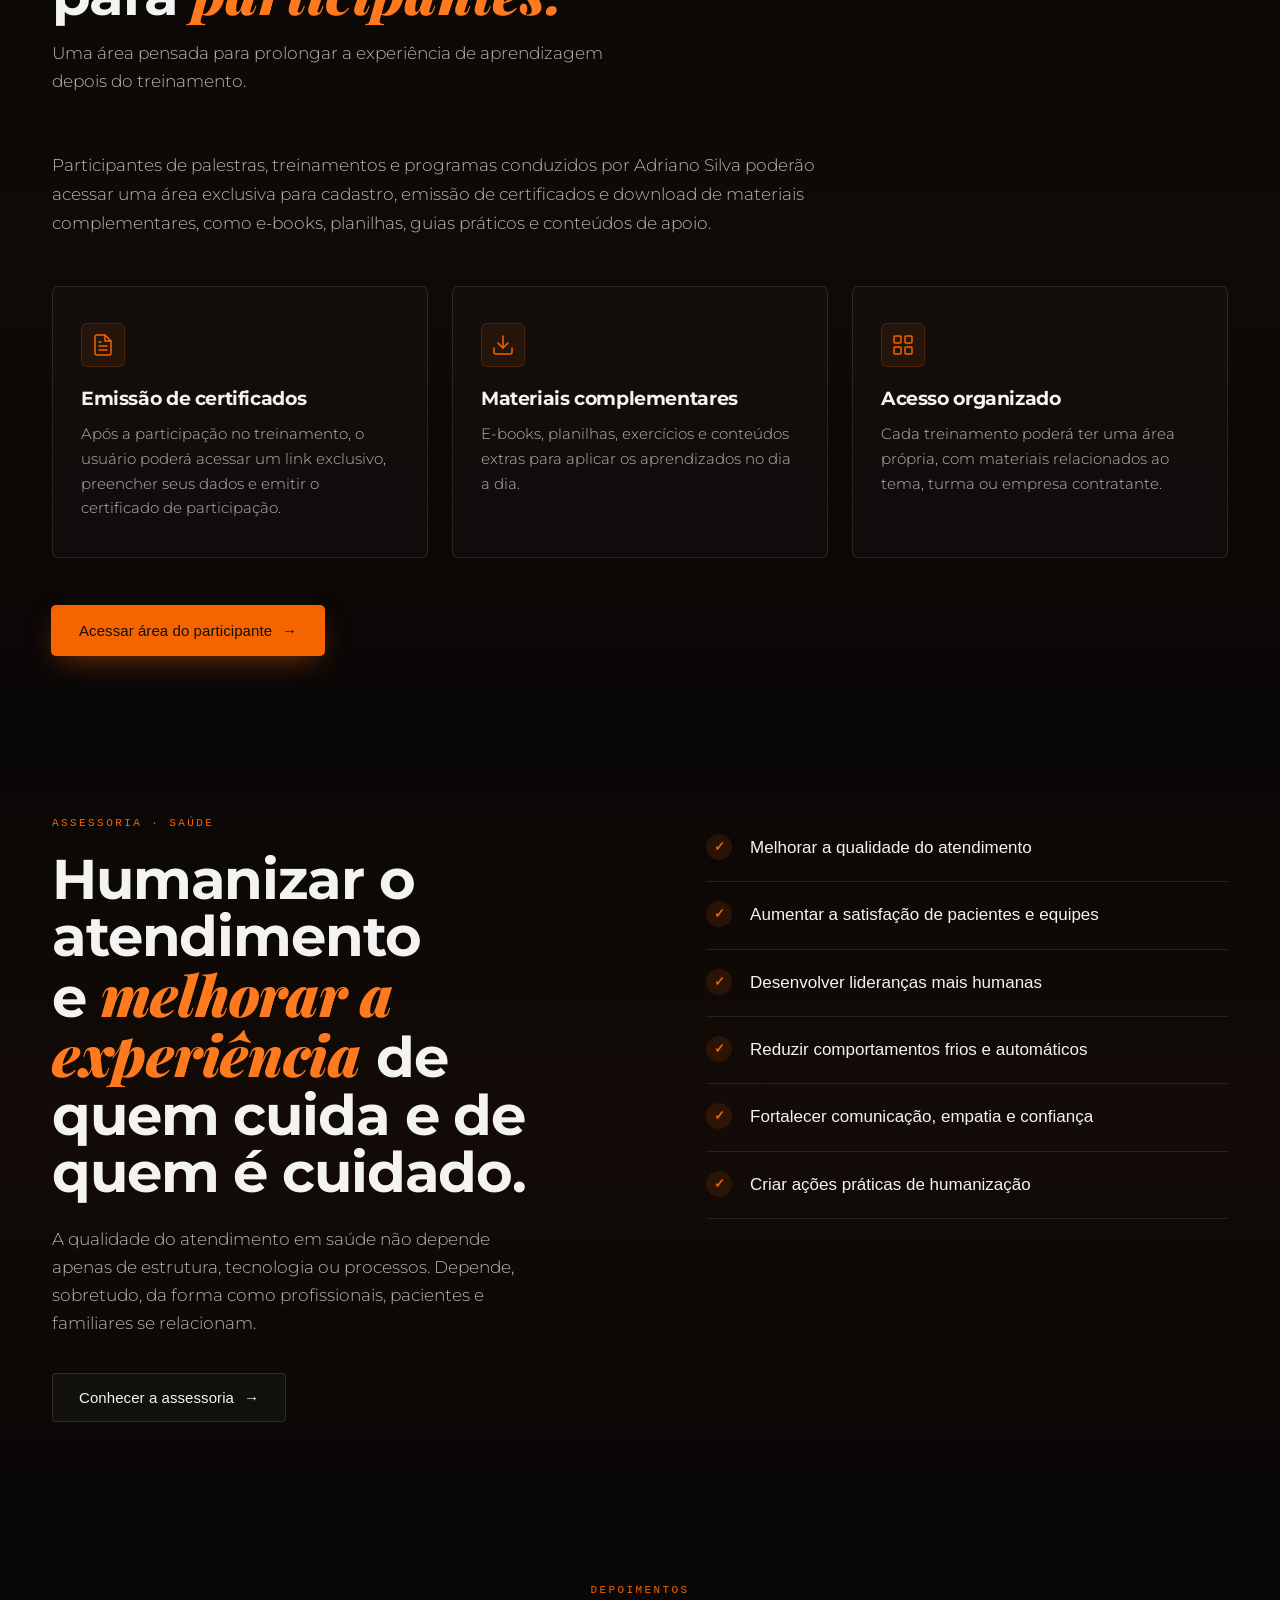
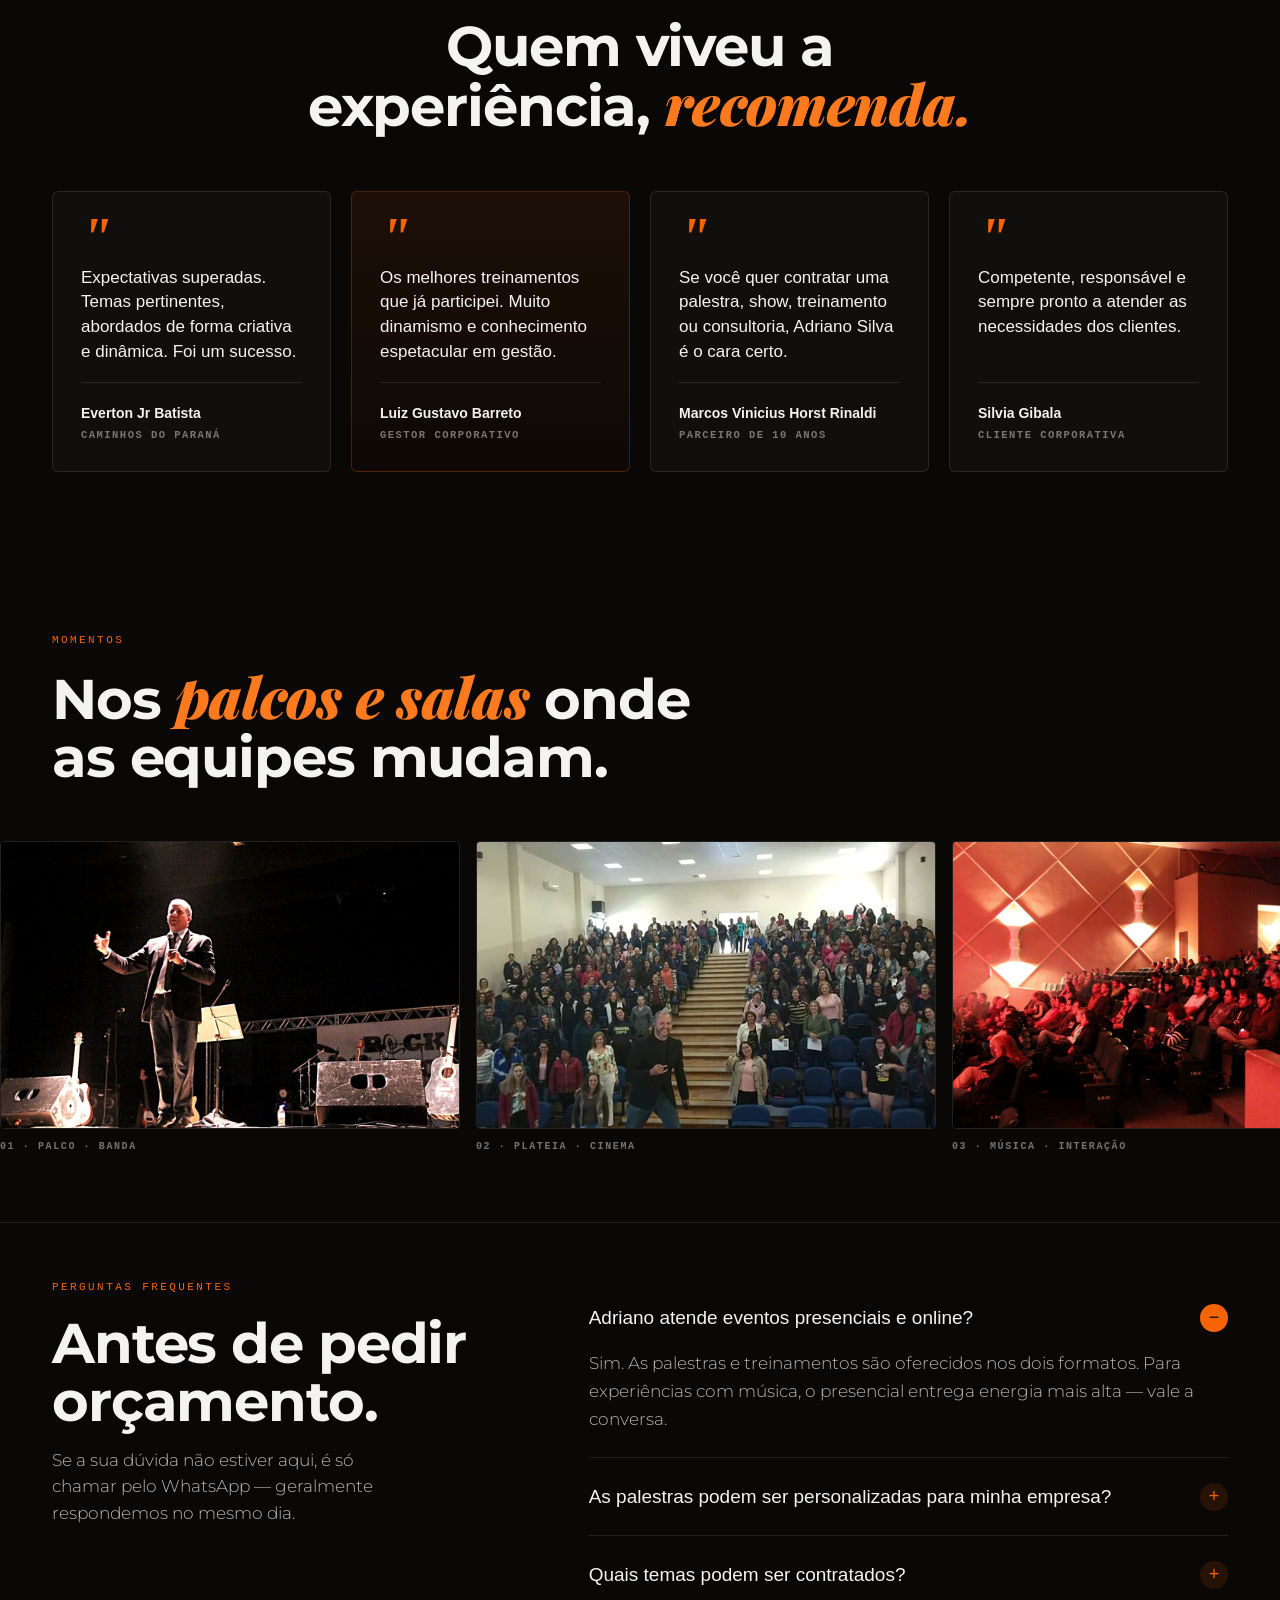
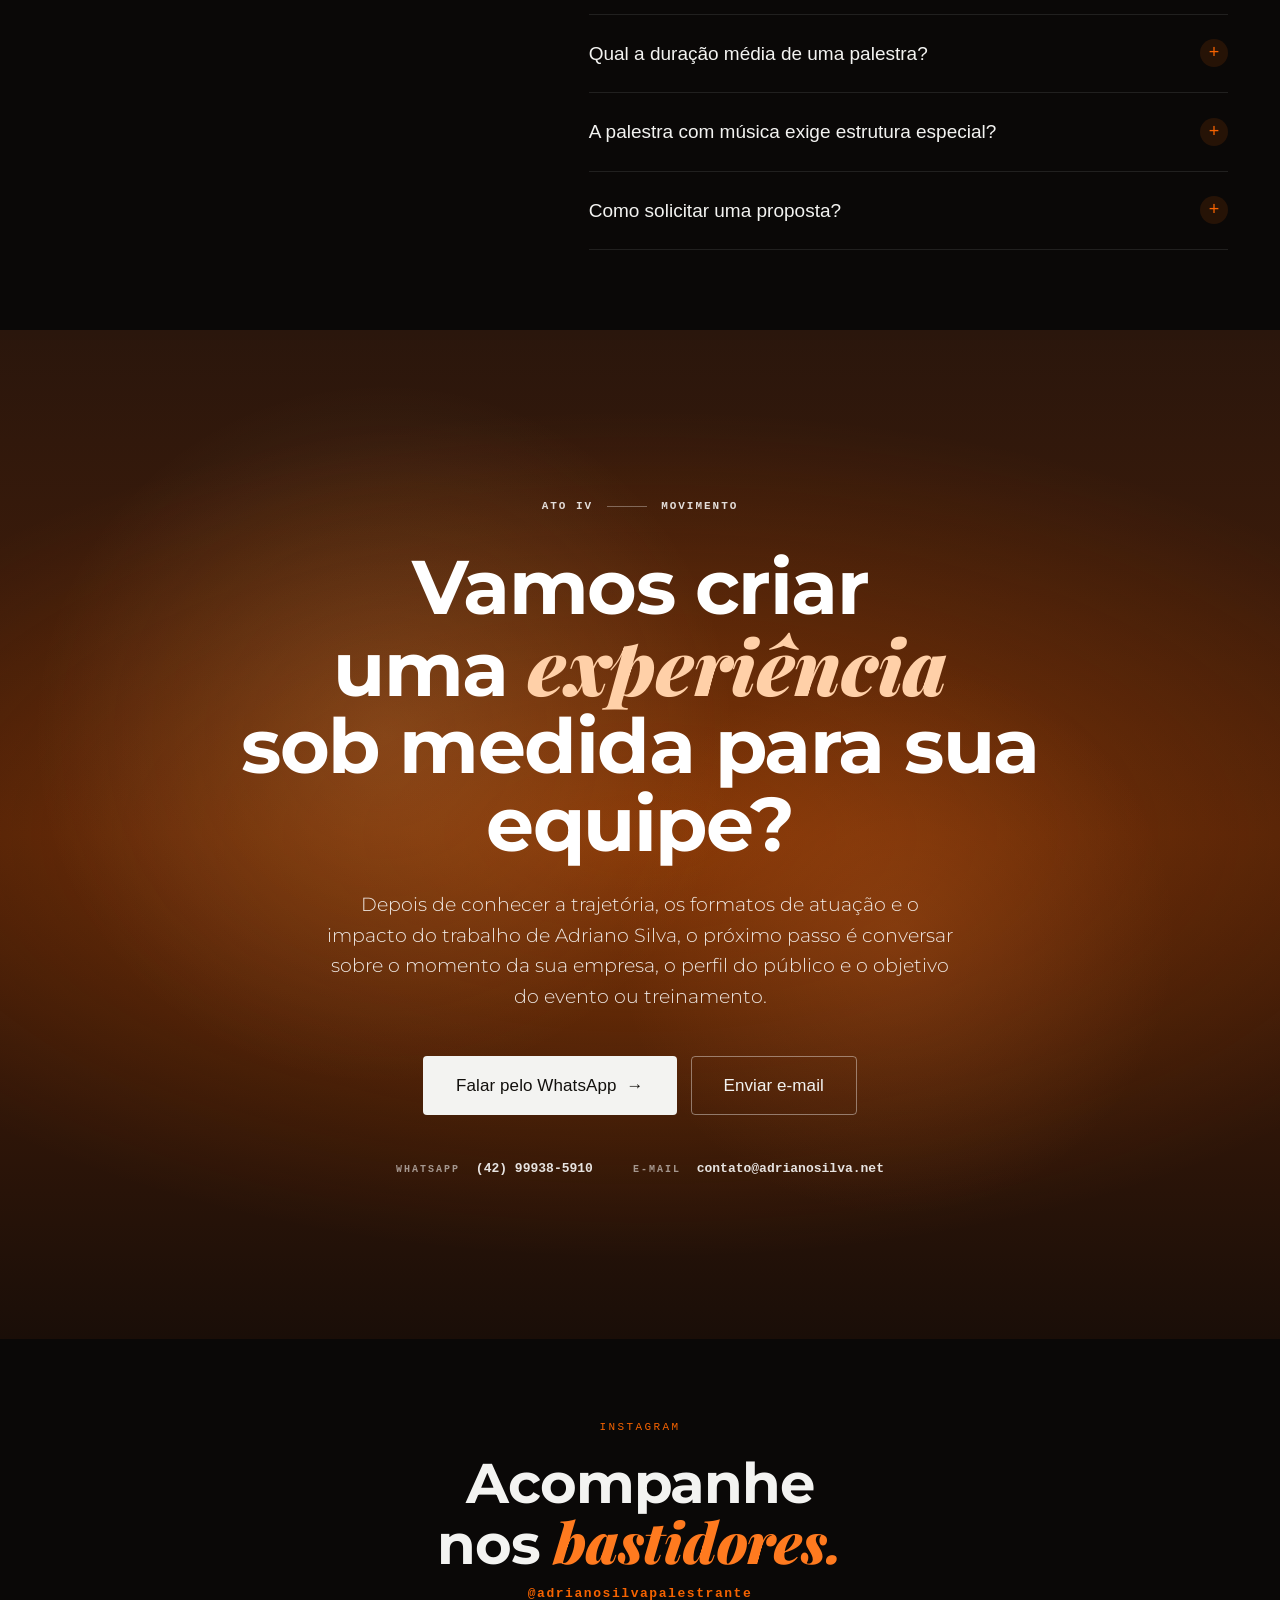
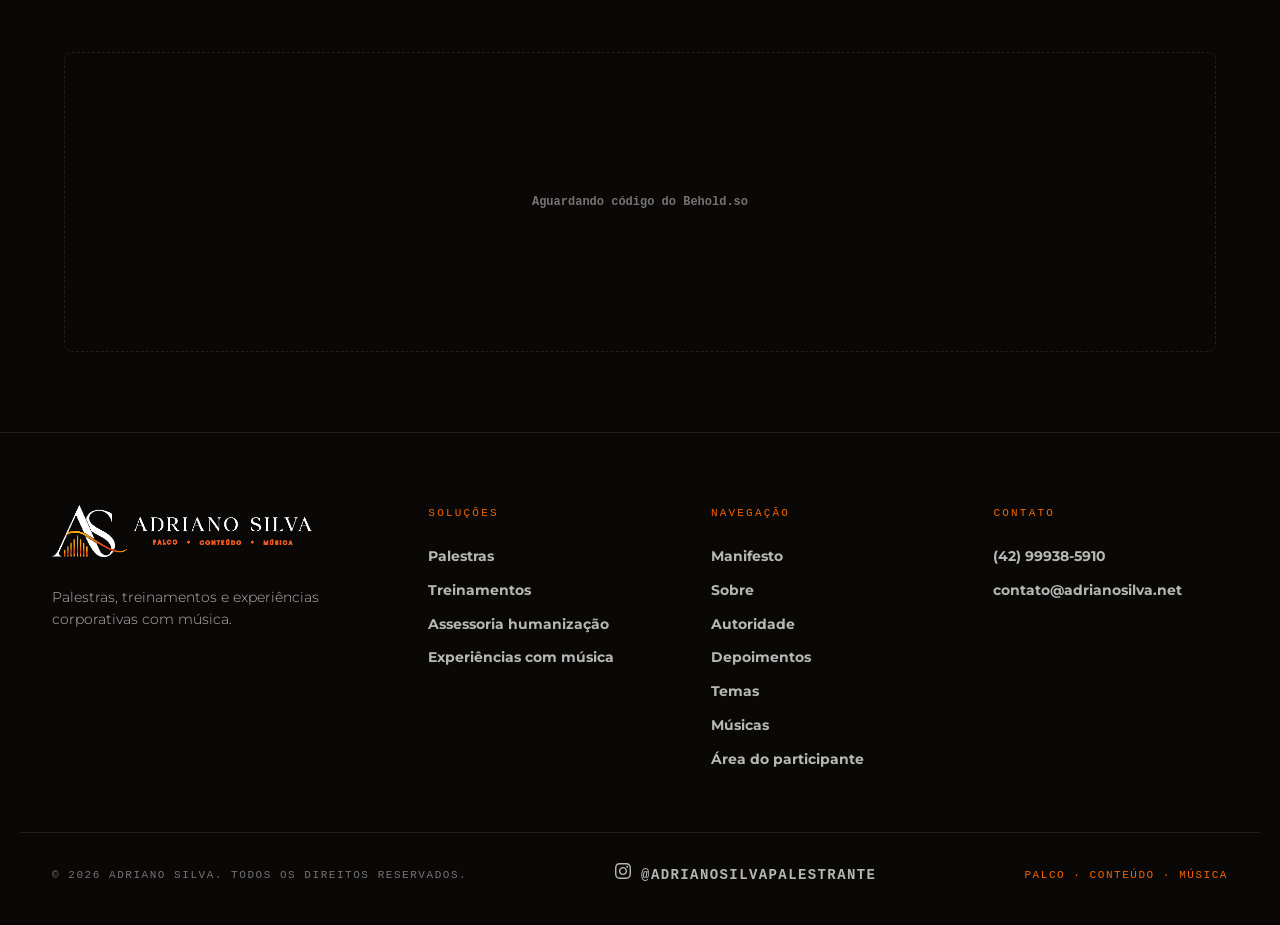
==== commit a404e398: "feat: OG tags + link Instagram no rodapé de todas as páginas - Open Graph e Twitter Card adicionados" ====
--- a/index.html
+++ b/index.html
@@ -742,6 +742,7 @@
     </div>
     <div class="container footer-bottom">
       <p>© 2026 Adriano Silva. Todos os direitos reservados.</p>
+      <a class="footer-social" href="https://www.instagram.com/adrianosilvapalestrante/" target="_blank" rel="noreferrer" aria-label="Instagram"><svg width="16" height="16" viewBox="0 0 24 24" fill="currentColor" aria-hidden="true"><path d="M12 2.163c3.204 0 3.584.012 4.85.07 3.252.148 4.771 1.691 4.919 4.919.058 1.265.069 1.645.069 4.849 0 3.205-.012 3.584-.069 4.849-.149 3.225-1.664 4.771-4.919 4.919-1.266.058-1.644.07-4.85.07-3.204 0-3.584-.012-4.849-.07-3.26-.149-4.771-1.699-4.919-4.92-.058-1.265-.07-1.644-.07-4.849 0-3.204.013-3.583.07-4.849.149-3.227 1.664-4.771 4.919-4.919 1.266-.057 1.645-.069 4.849-.069zm0-2.163c-3.259 0-3.667.014-4.947.072-4.358.2-6.78 2.618-6.98 6.98-.059 1.281-.073 1.689-.073 4.948 0 3.259.014 3.668.072 4.948.2 4.358 2.618 6.78 6.98 6.98 1.281.058 1.689.072 4.948.072 3.259 0 3.668-.014 4.948-.072 4.354-.2 6.782-2.618 6.979-6.98.059-1.28.073-1.689.073-4.948 0-3.259-.014-3.667-.072-4.947-.196-4.354-2.617-6.78-6.979-6.98-1.281-.059-1.69-.073-4.949-.073zm0 5.838c-3.403 0-6.162 2.759-6.162 6.162s2.759 6.163 6.162 6.163 6.162-2.759 6.162-6.163c0-3.403-2.759-6.162-6.162-6.162zm0 10.162c-2.209 0-4-1.79-4-4 0-2.209 1.791-4 4-4s4 1.791 4 4c0 2.21-1.791 4-4 4zm6.406-11.845c-.796 0-1.441.645-1.441 1.44s.645 1.44 1.441 1.44c.795 0 1.439-.645 1.439-1.44s-.644-1.44-1.439-1.44z"/></svg> @adrianosilvapalestrante</a>
       <p><em>palco · conteúdo · música</em></p>
     </div>
   </footer>
--- a/adriano-styles.css
+++ b/adriano-styles.css
@@ -2303,6 +2303,19 @@
   font-style: normal;
 }
 
+.footer-social {
+  display: inline-flex;
+  align-items: center;
+  gap: 7px;
+  color: var(--white-mute);
+  font-family: var(--font-mono);
+  font-size: 11px;
+  letter-spacing: 0.1em;
+  text-decoration: none;
+  transition: color 0.2s;
+}
+.footer-social:hover { color: var(--orange); }
+
 @media (max-width: 900px) {
   .footer-grid {
     grid-template-columns: 1fr 1fr;
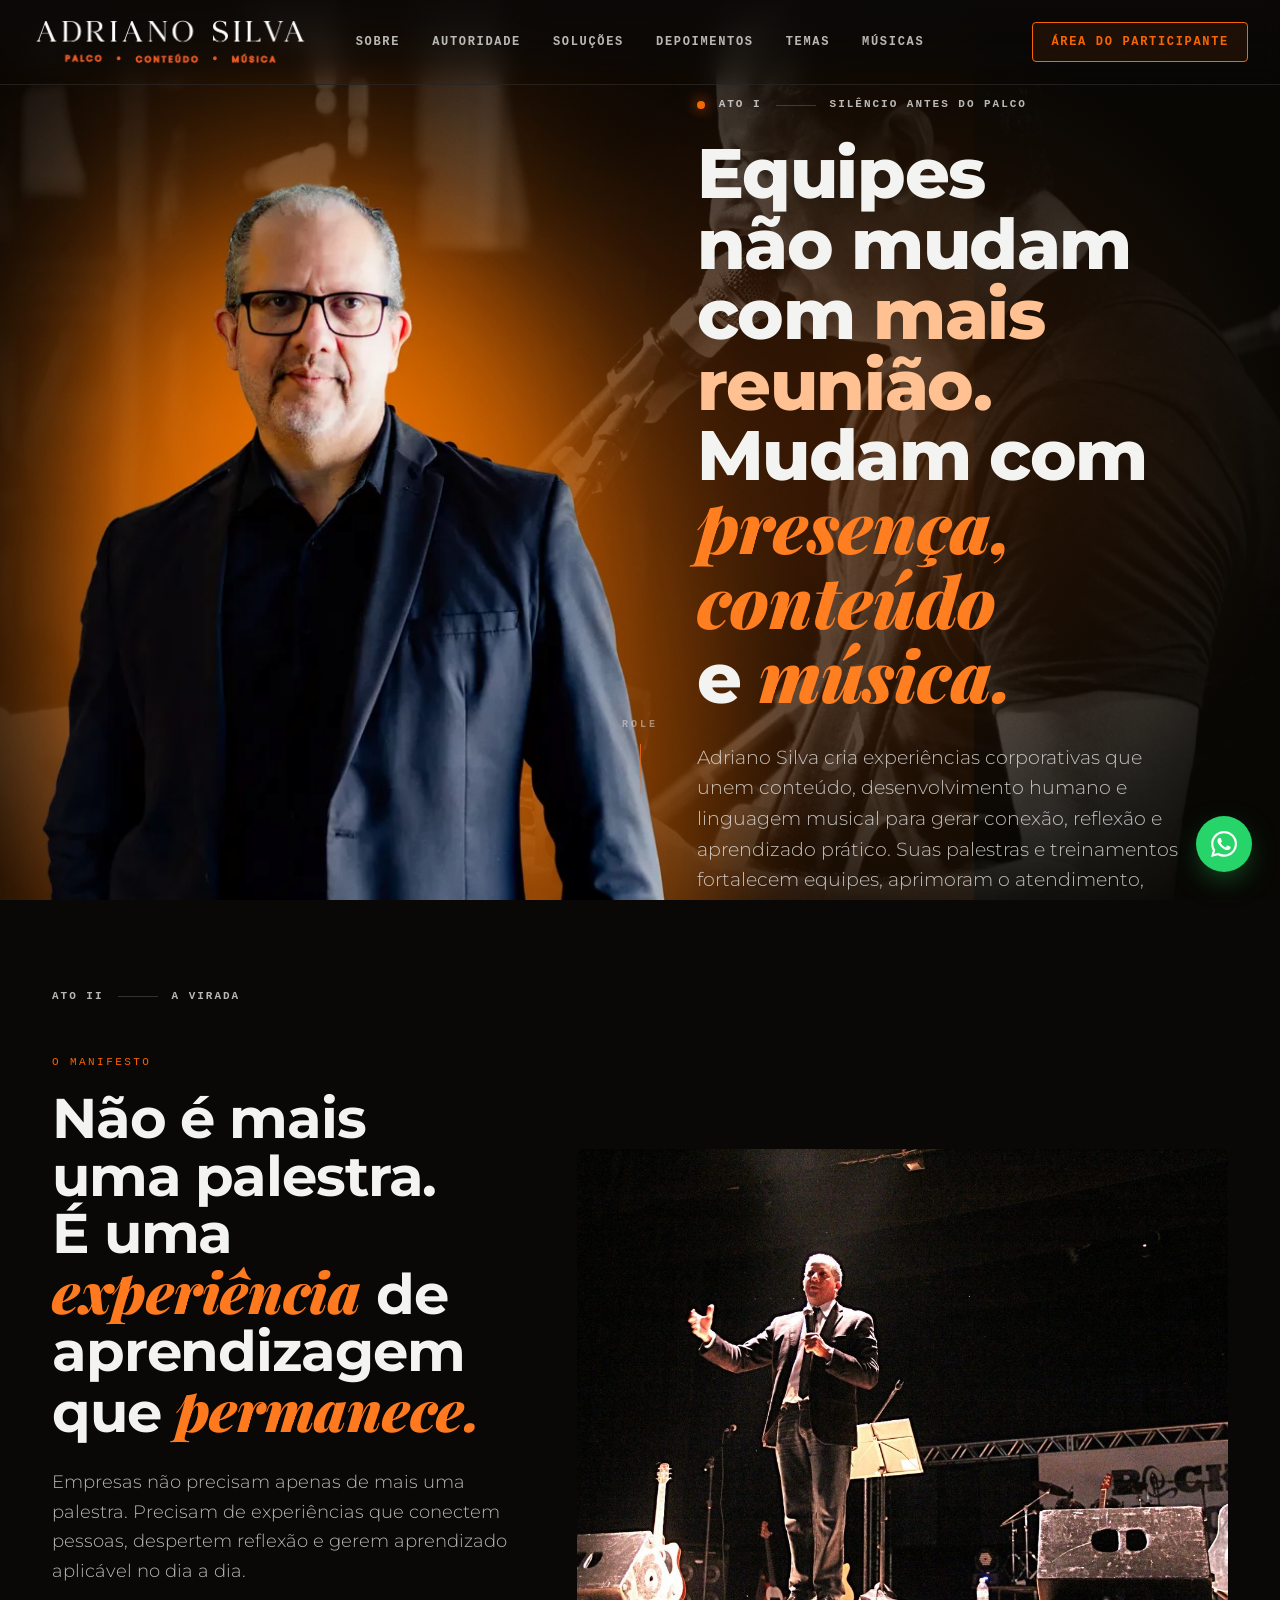
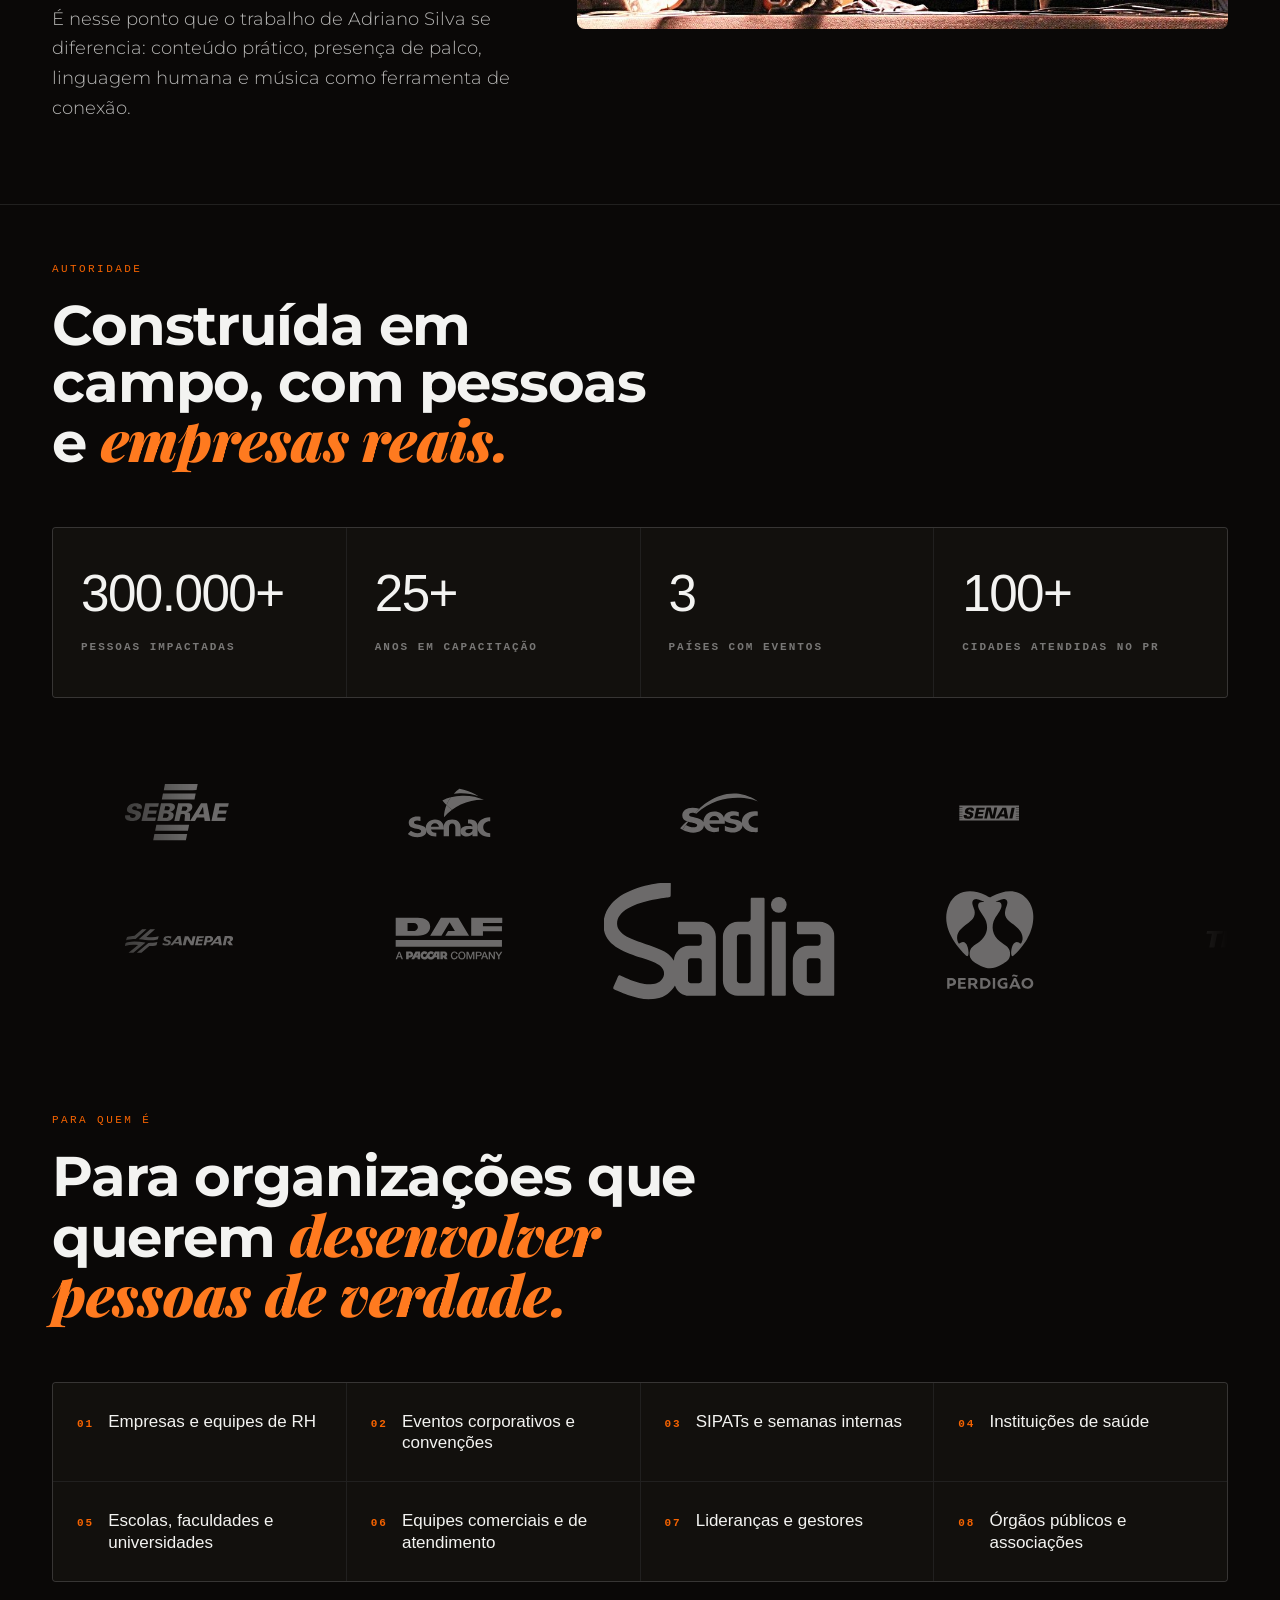
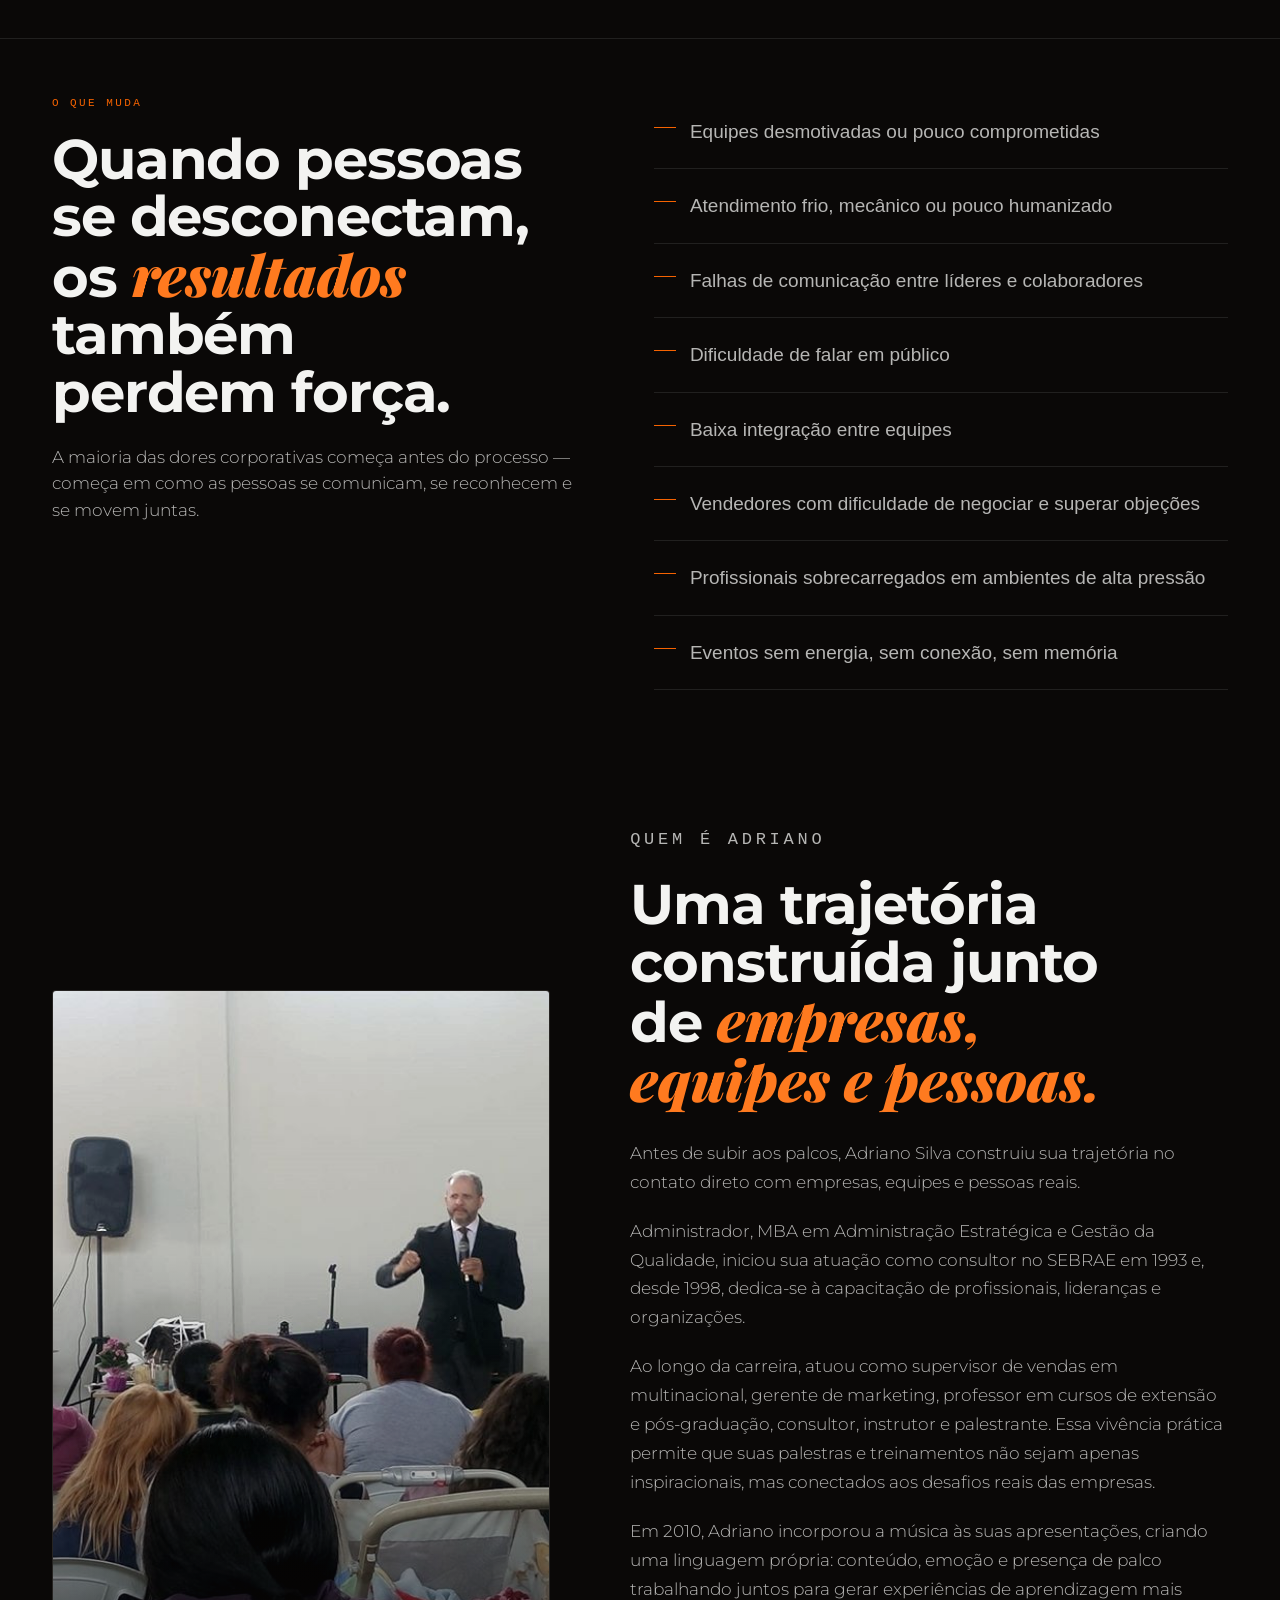
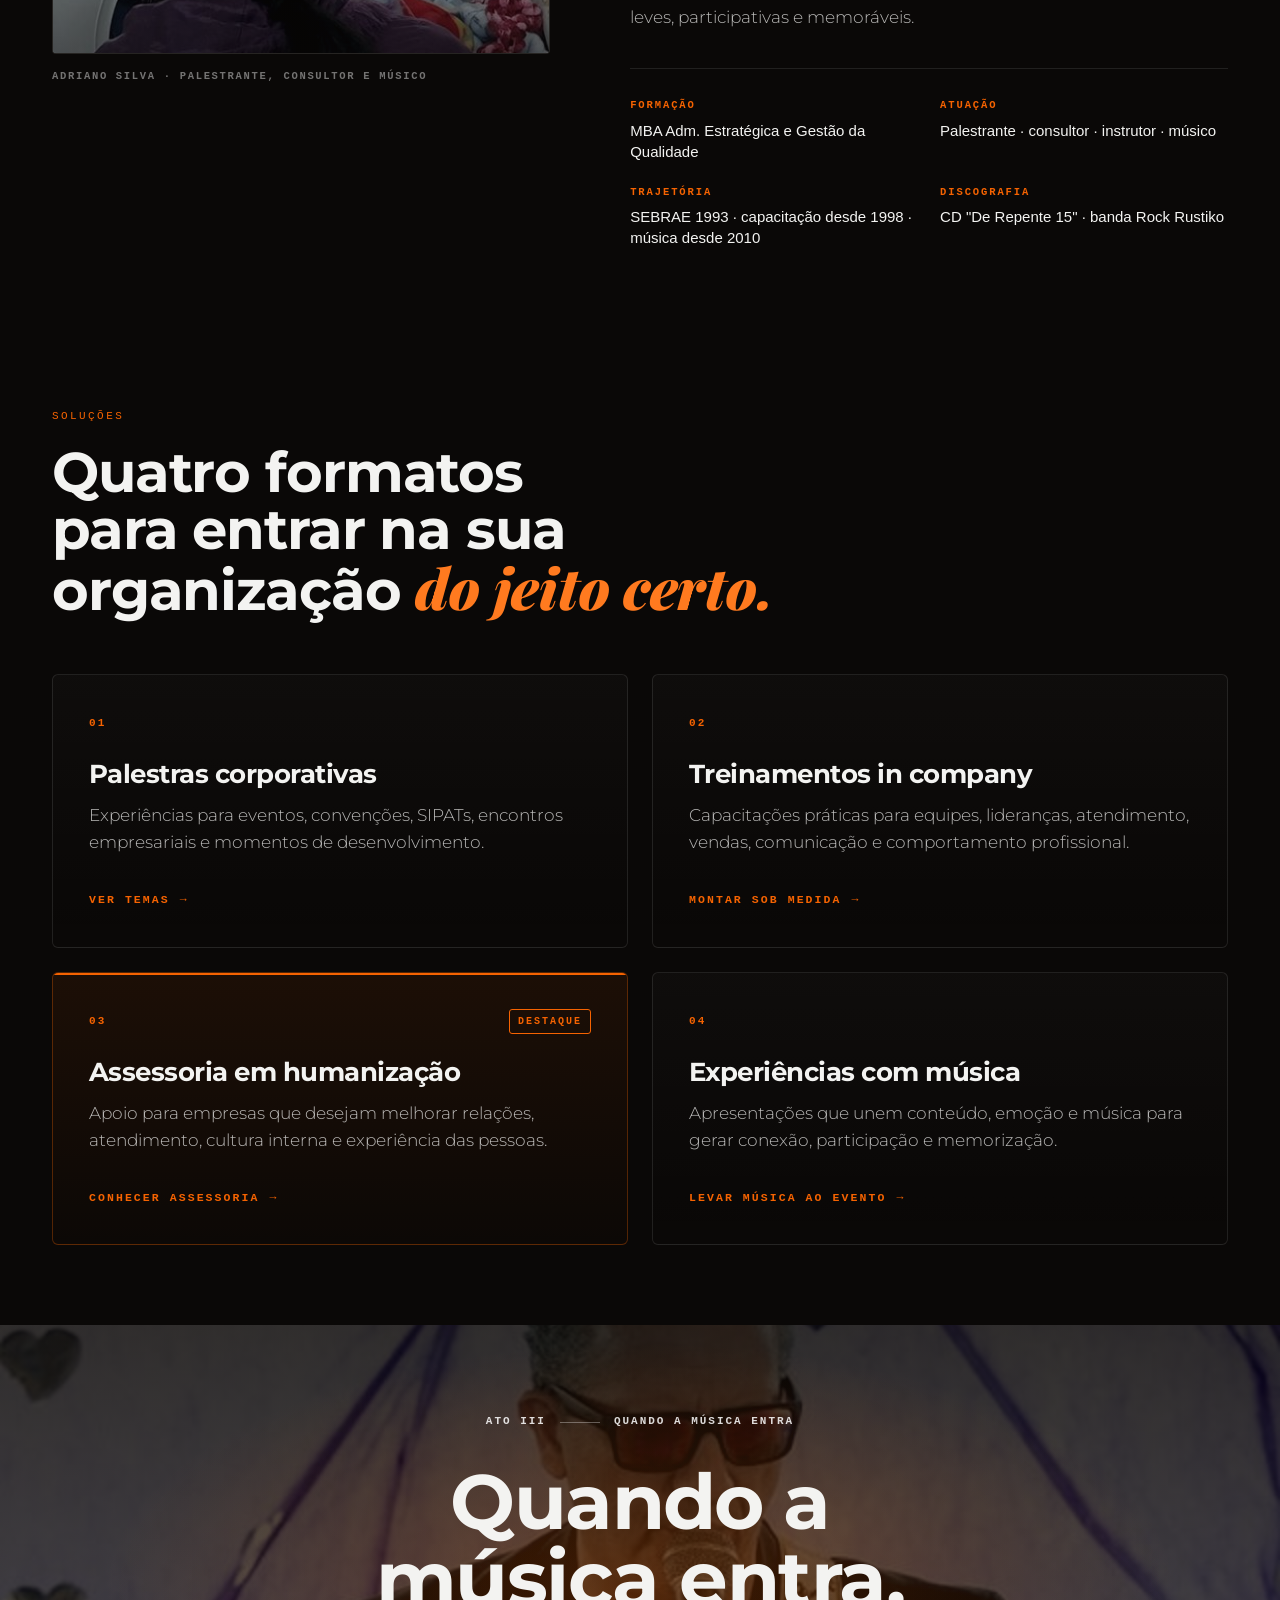
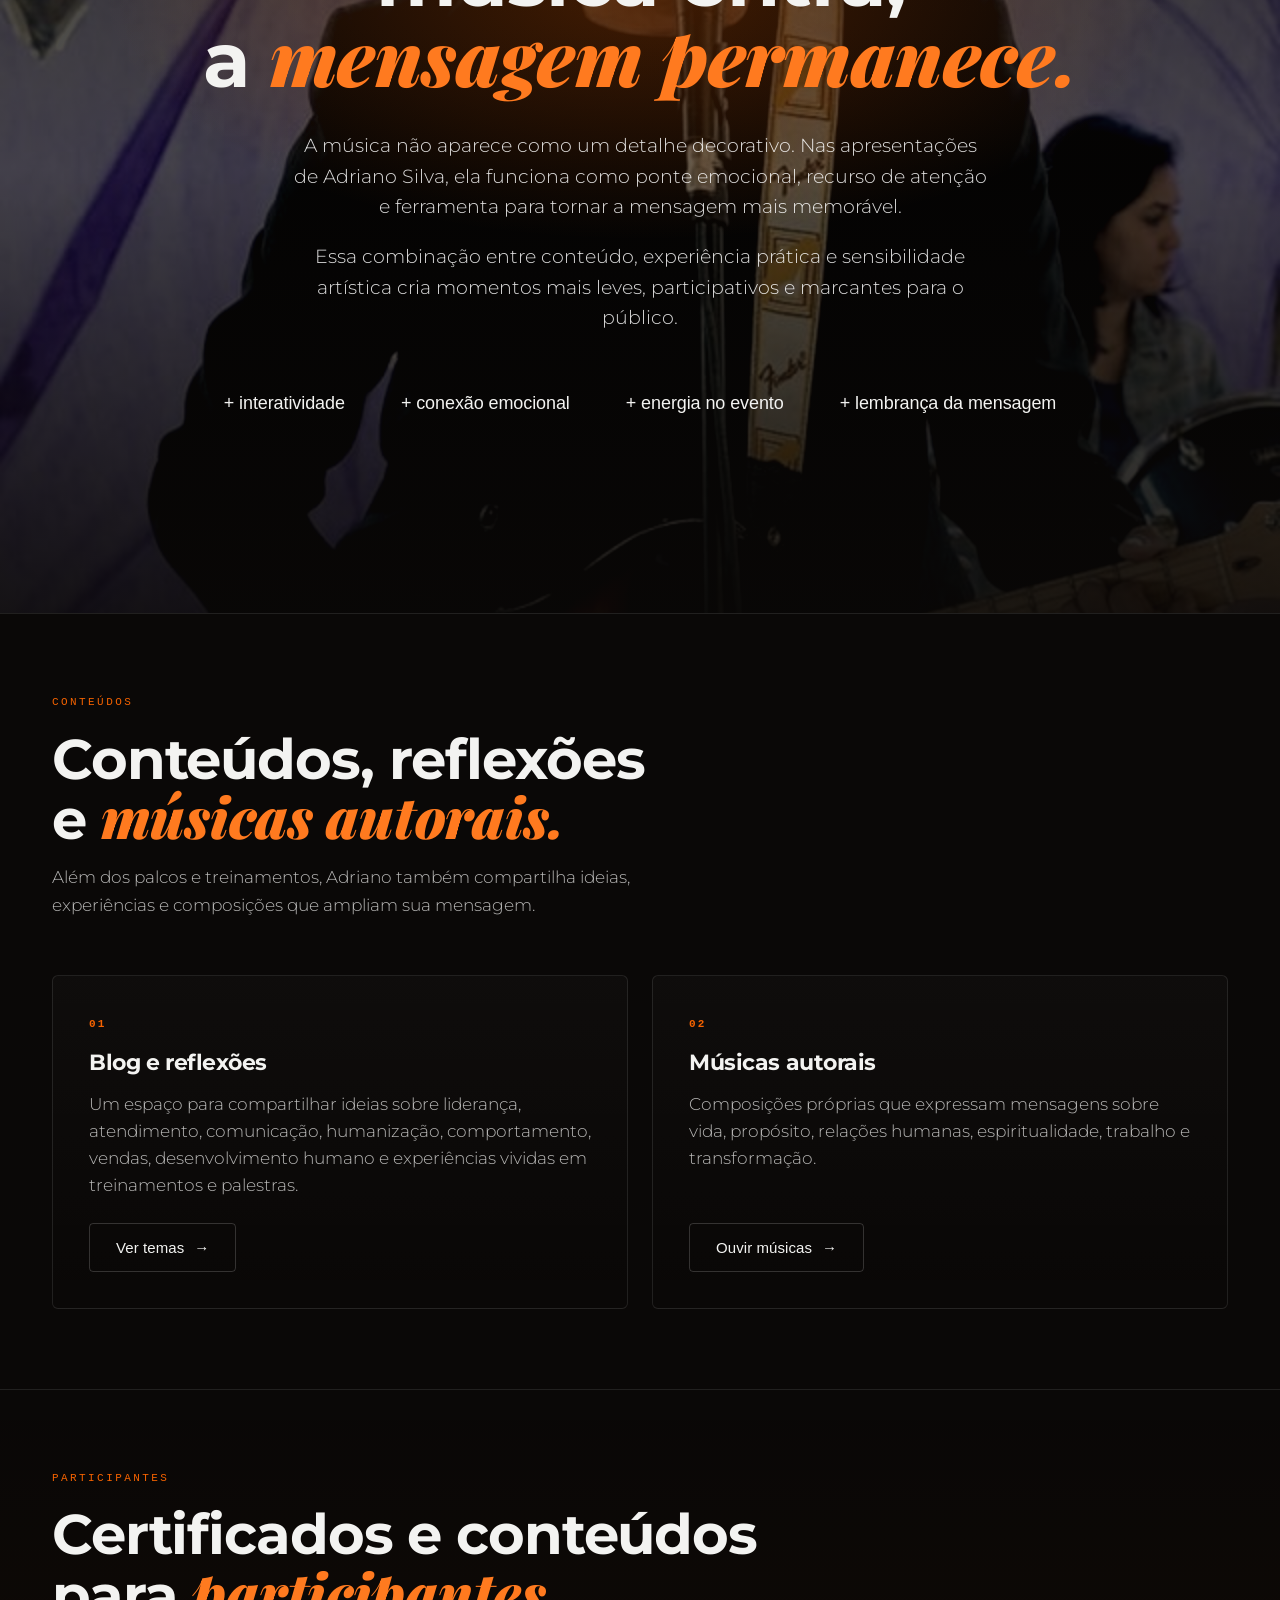
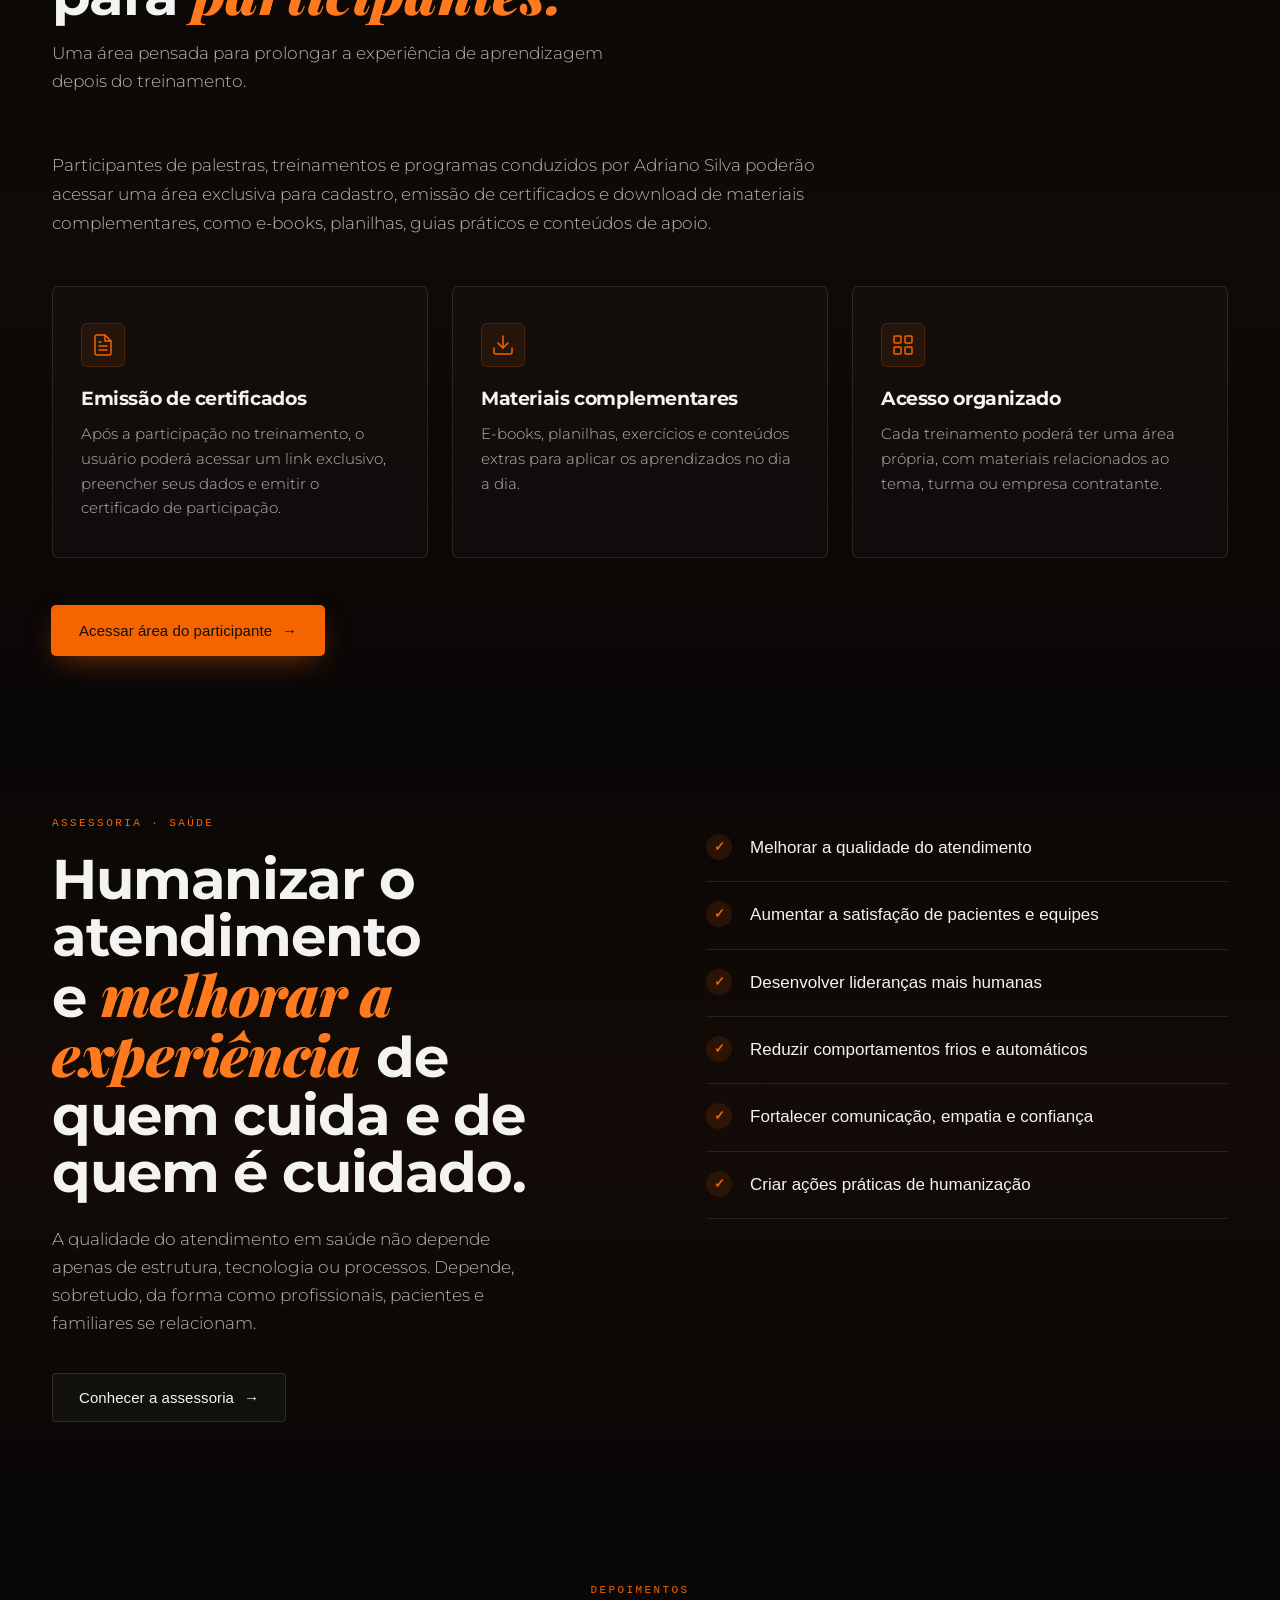
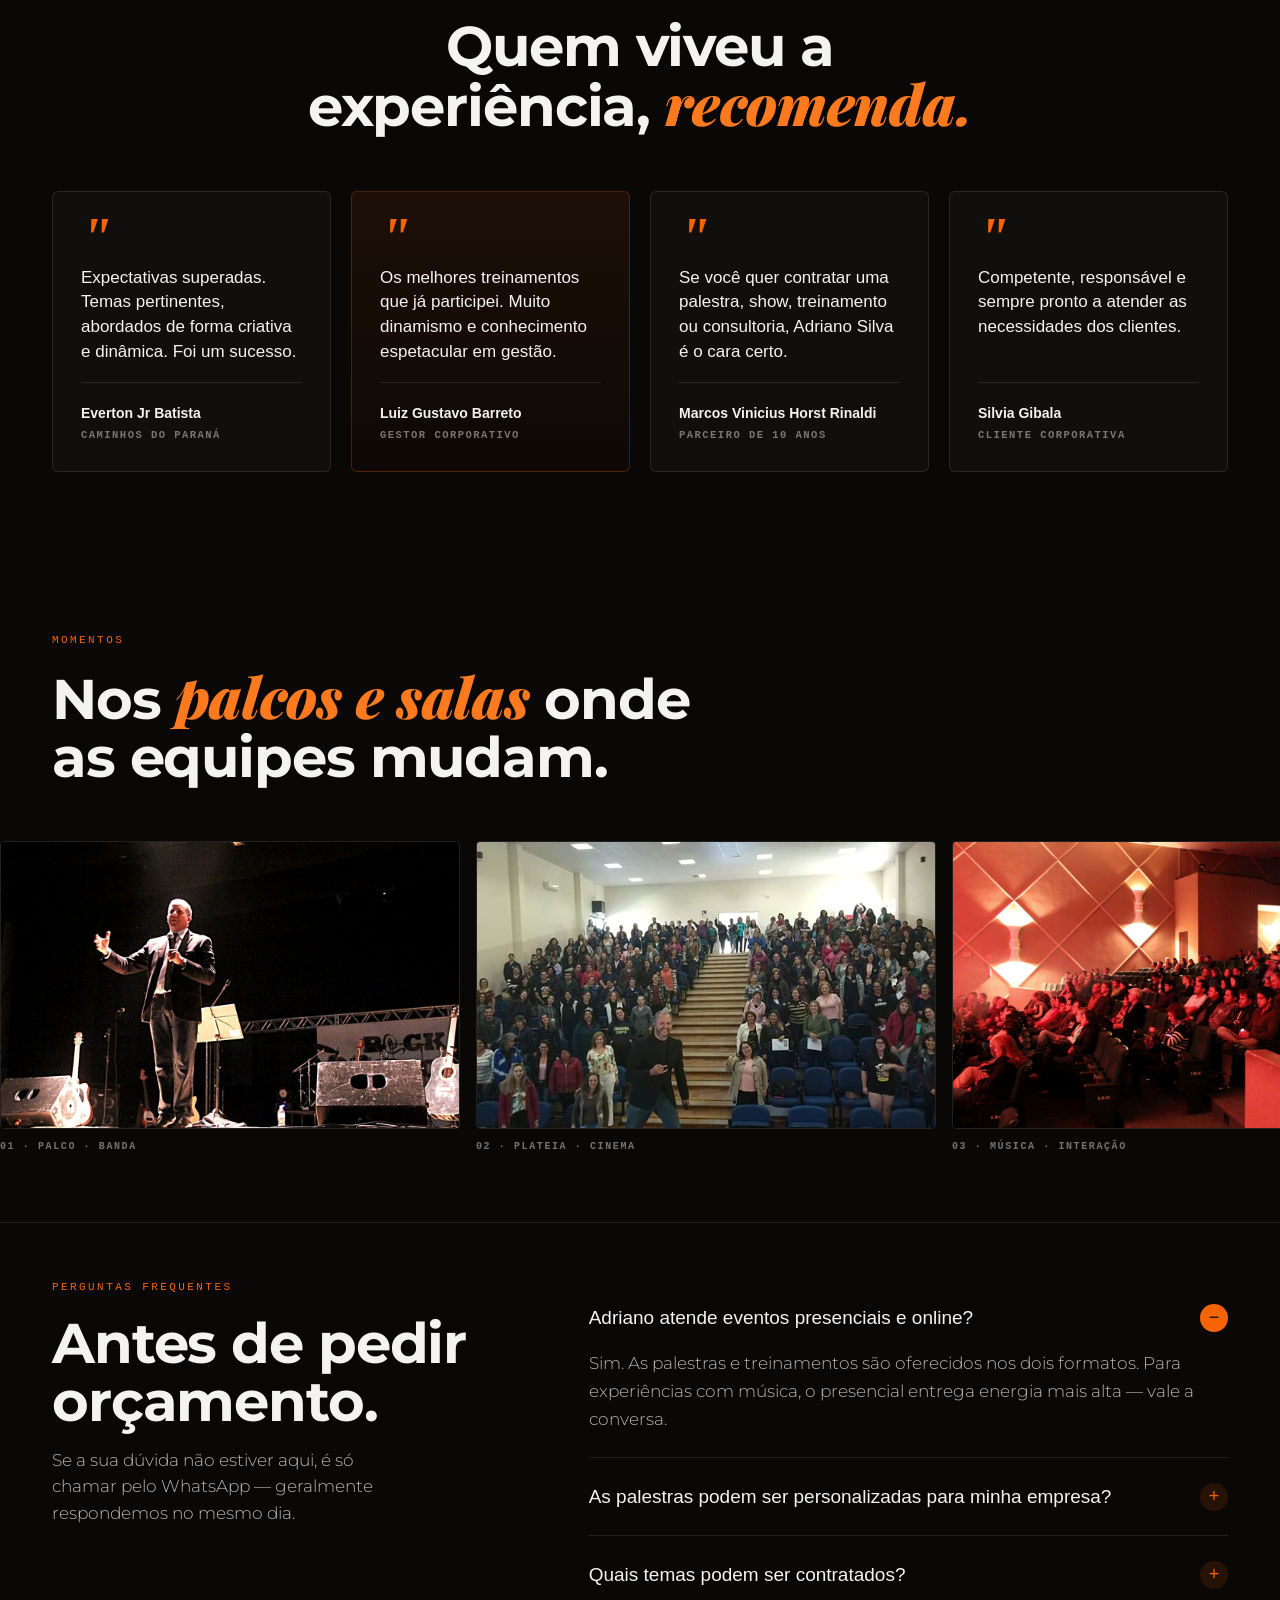
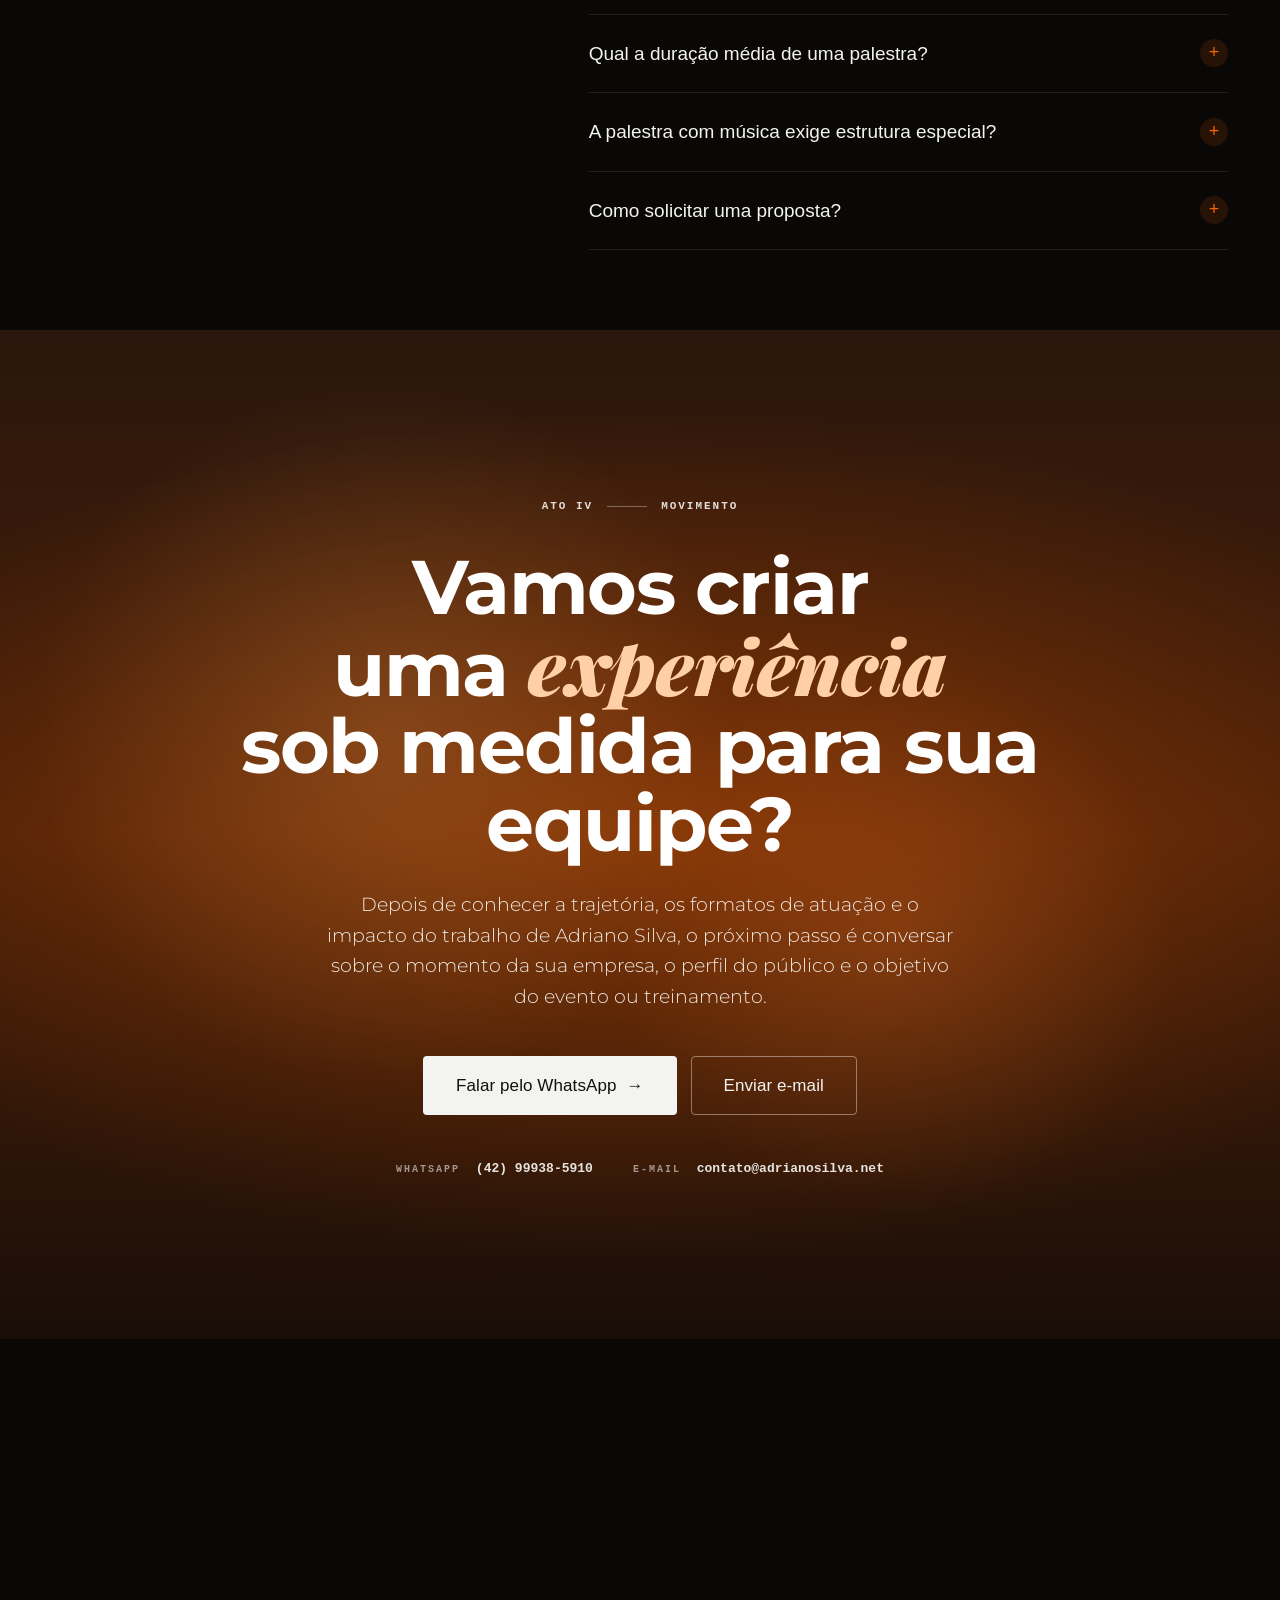
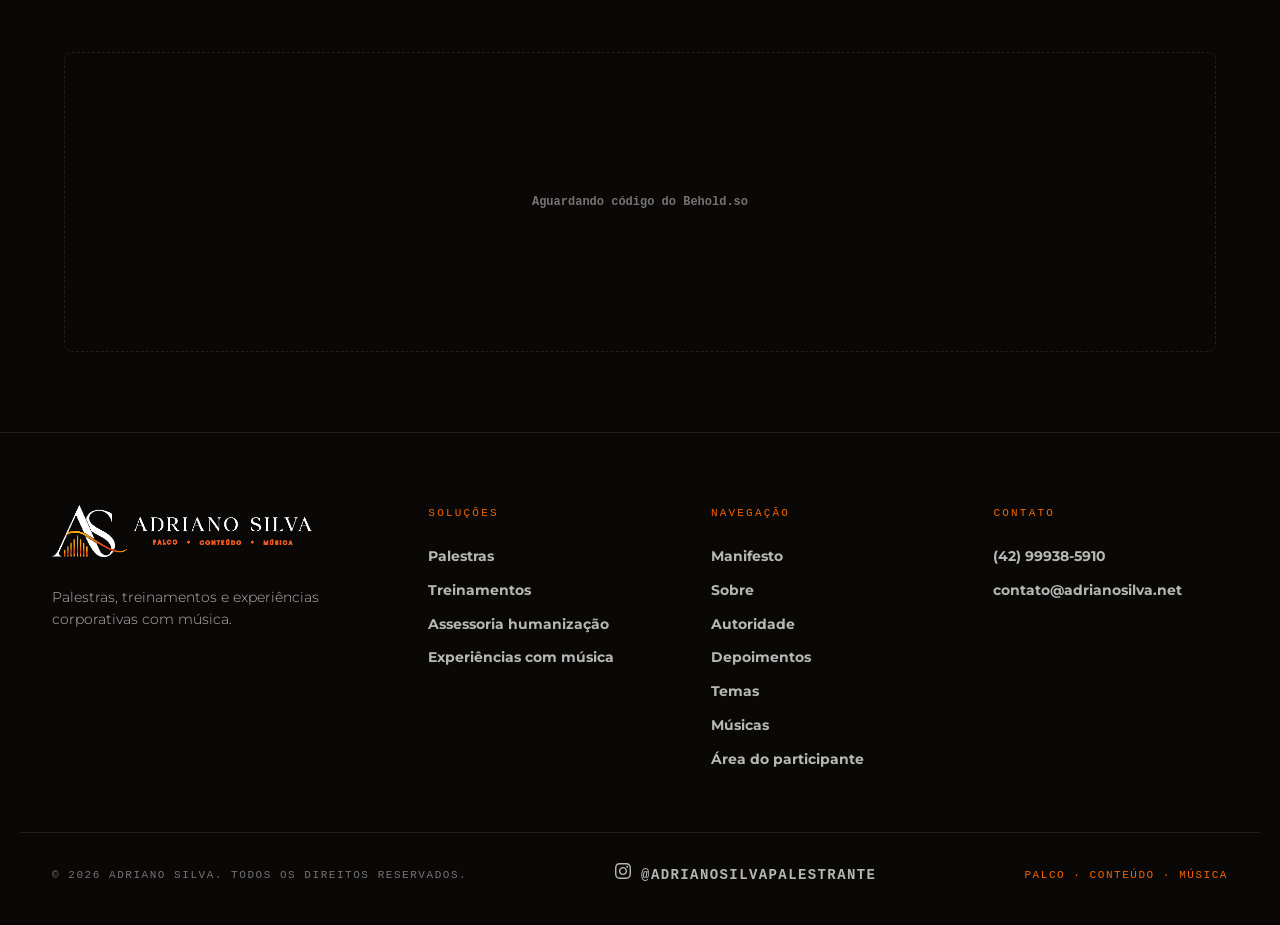
==== commit 7a7d75ab: "feat: sitemap.xml, robots.txt e GA4 placeholder em todas as páginas - sitemap.xml com 9 URLs pública" ====
--- a/index.html
+++ b/index.html
@@ -43,6 +43,14 @@
   <link rel="preconnect" href="https://fonts.gstatic.com" crossorigin>
   <link href="https://fonts.googleapis.com/css2?family=Montserrat:wght@300;500;600;700;800;900&family=Playfair+Display:ital,wght@1,900&display=swap" rel="stylesheet">
   <link rel="stylesheet" href="adriano-styles.css">
+  <!-- Google Analytics 4 — substitua G-XXXXXXXXXX pelo ID da sua propriedade -->
+  <script async src="https://www.googletagmanager.com/gtag/js?id=G-XXXXXXXXXX"></script>
+  <script>
+    window.dataLayer = window.dataLayer || [];
+    function gtag(){dataLayer.push(arguments);}
+    gtag('js', new Date());
+    gtag('config', 'G-XXXXXXXXXX');
+  </script>
 </head>
 <body data-density="comfortable" data-anim="medium">
 
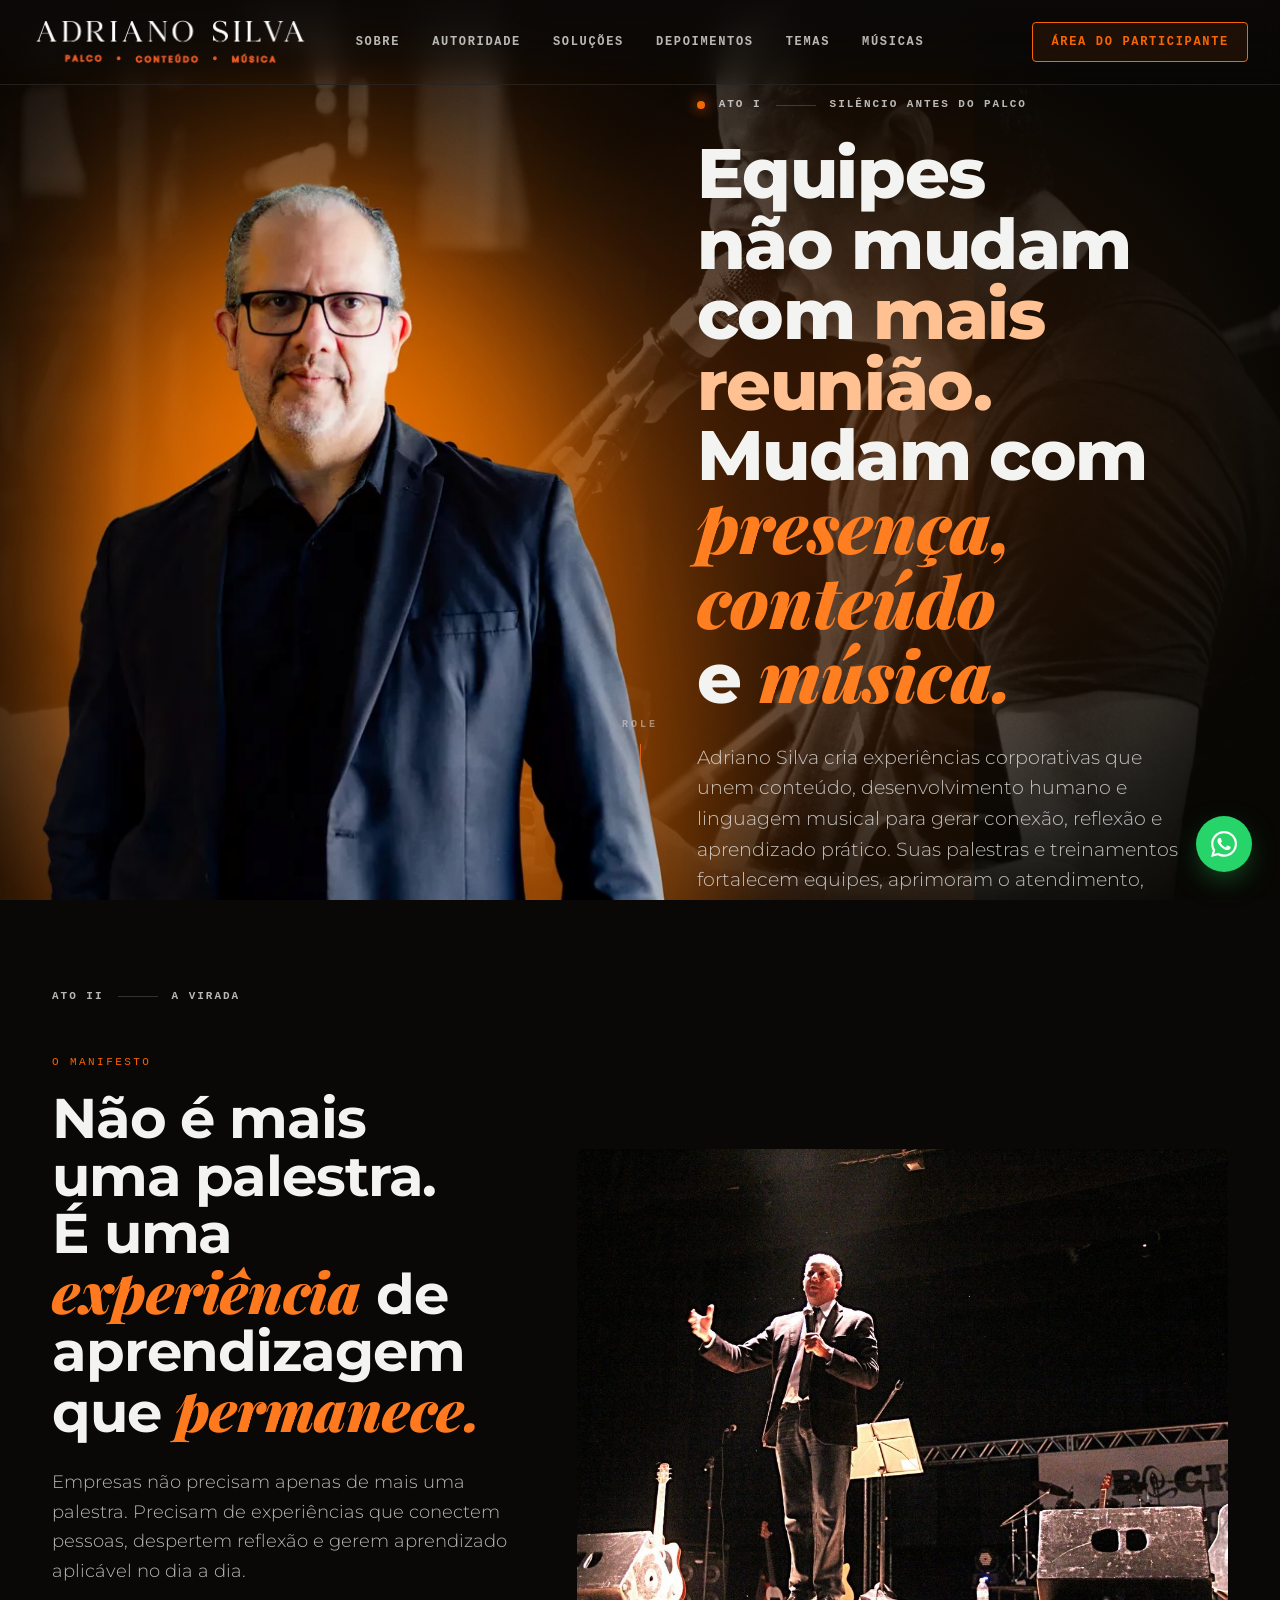
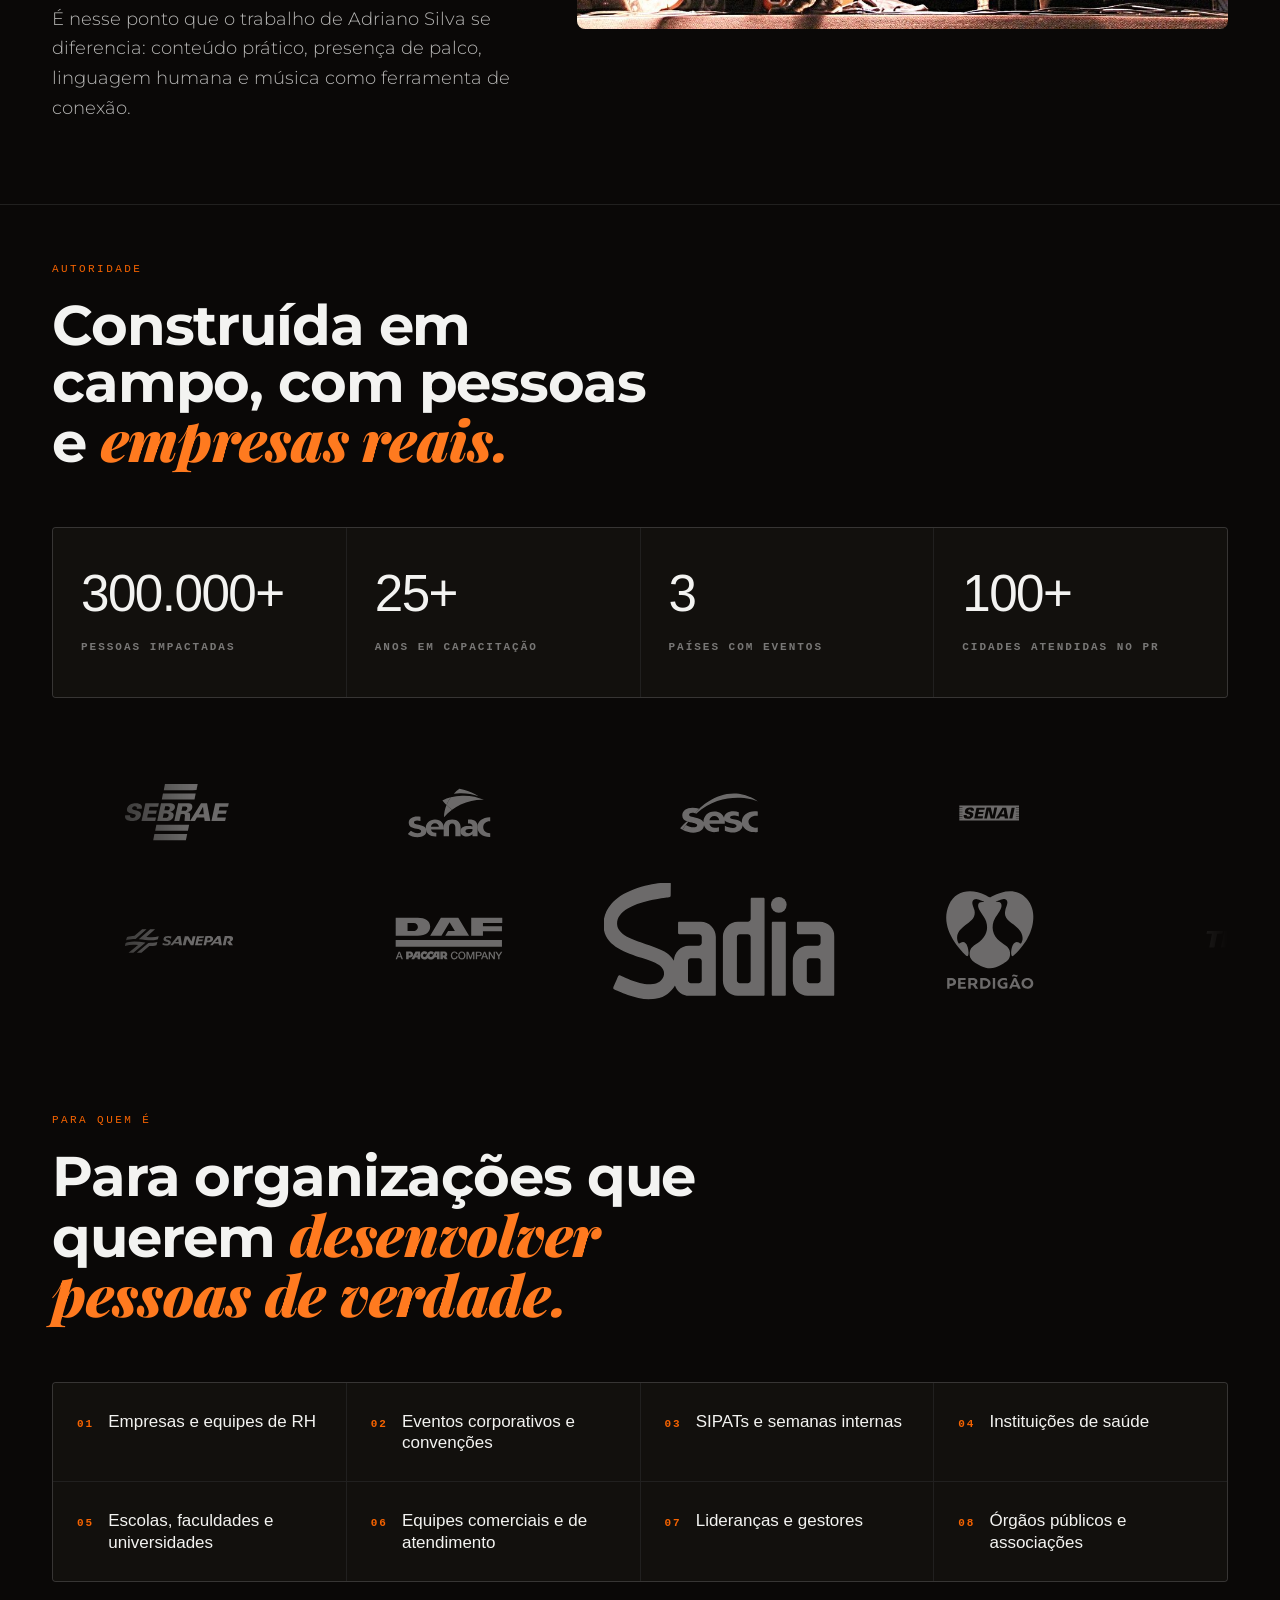
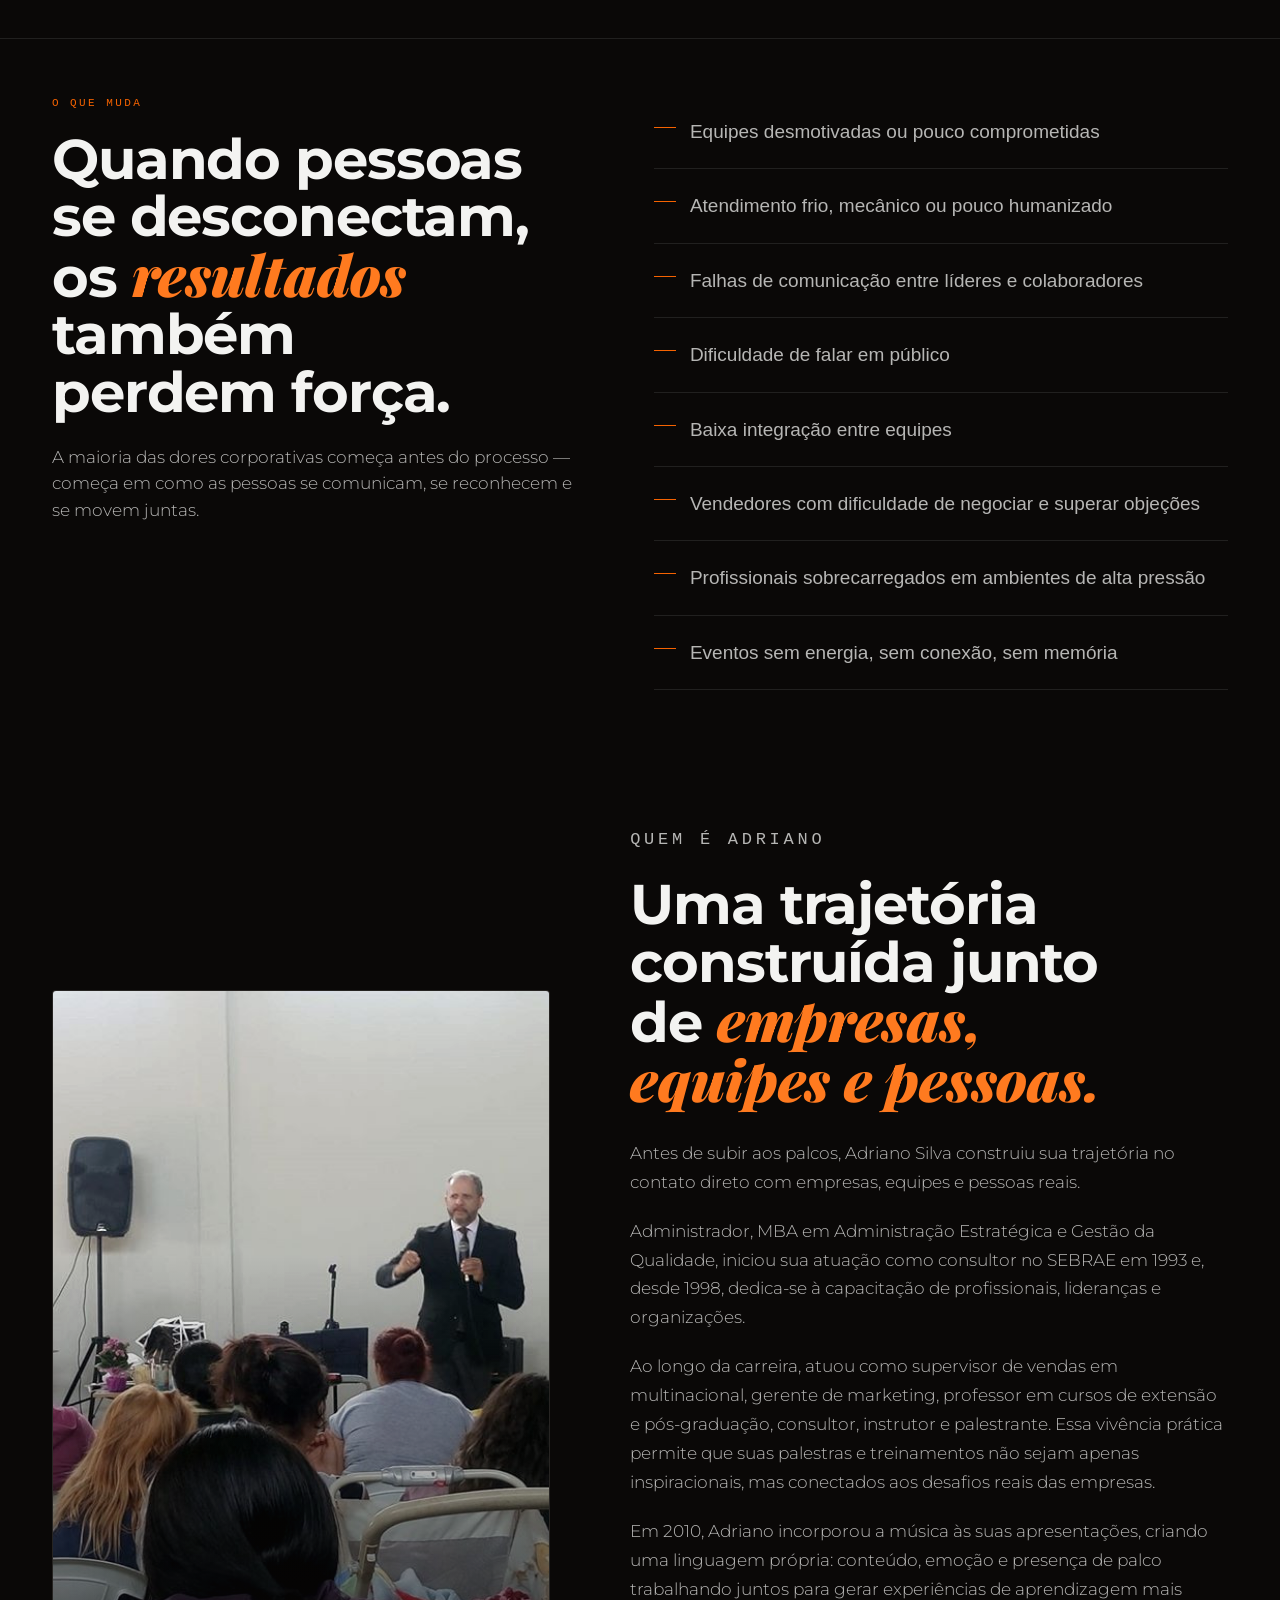
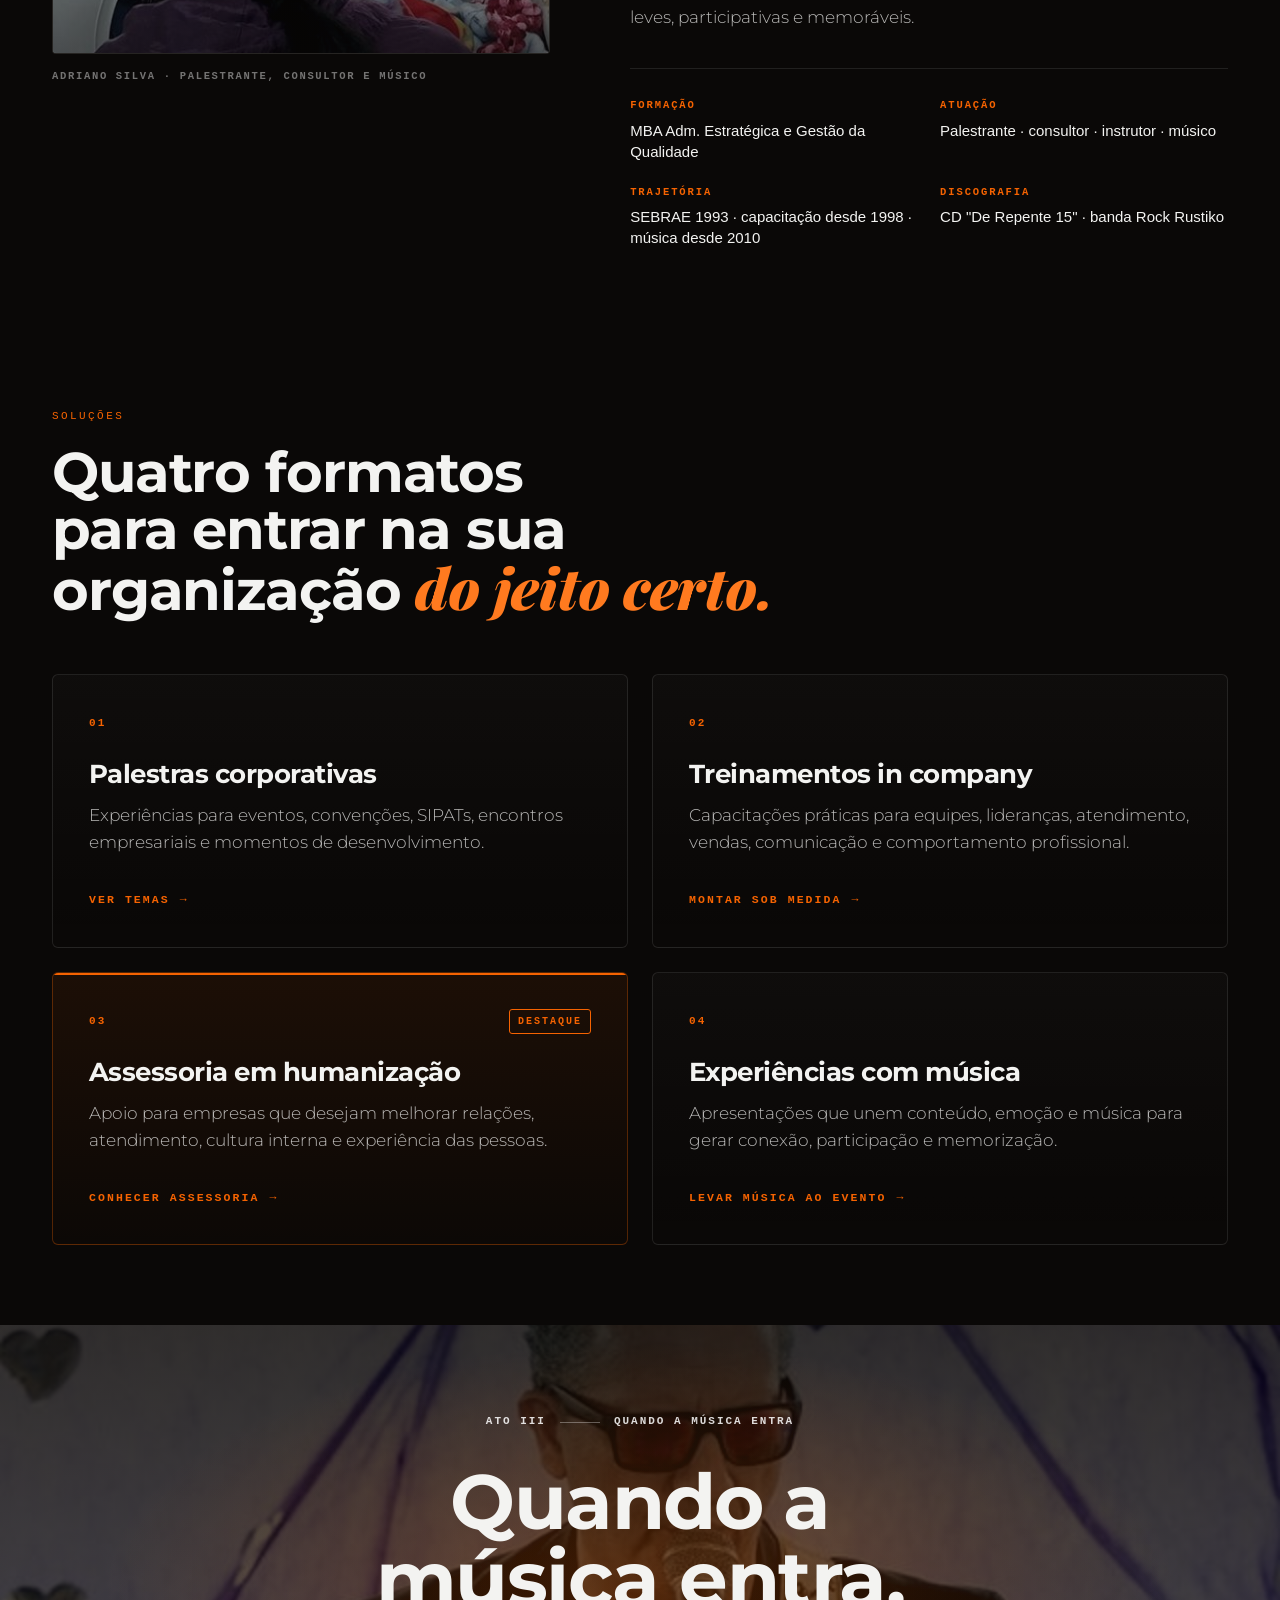
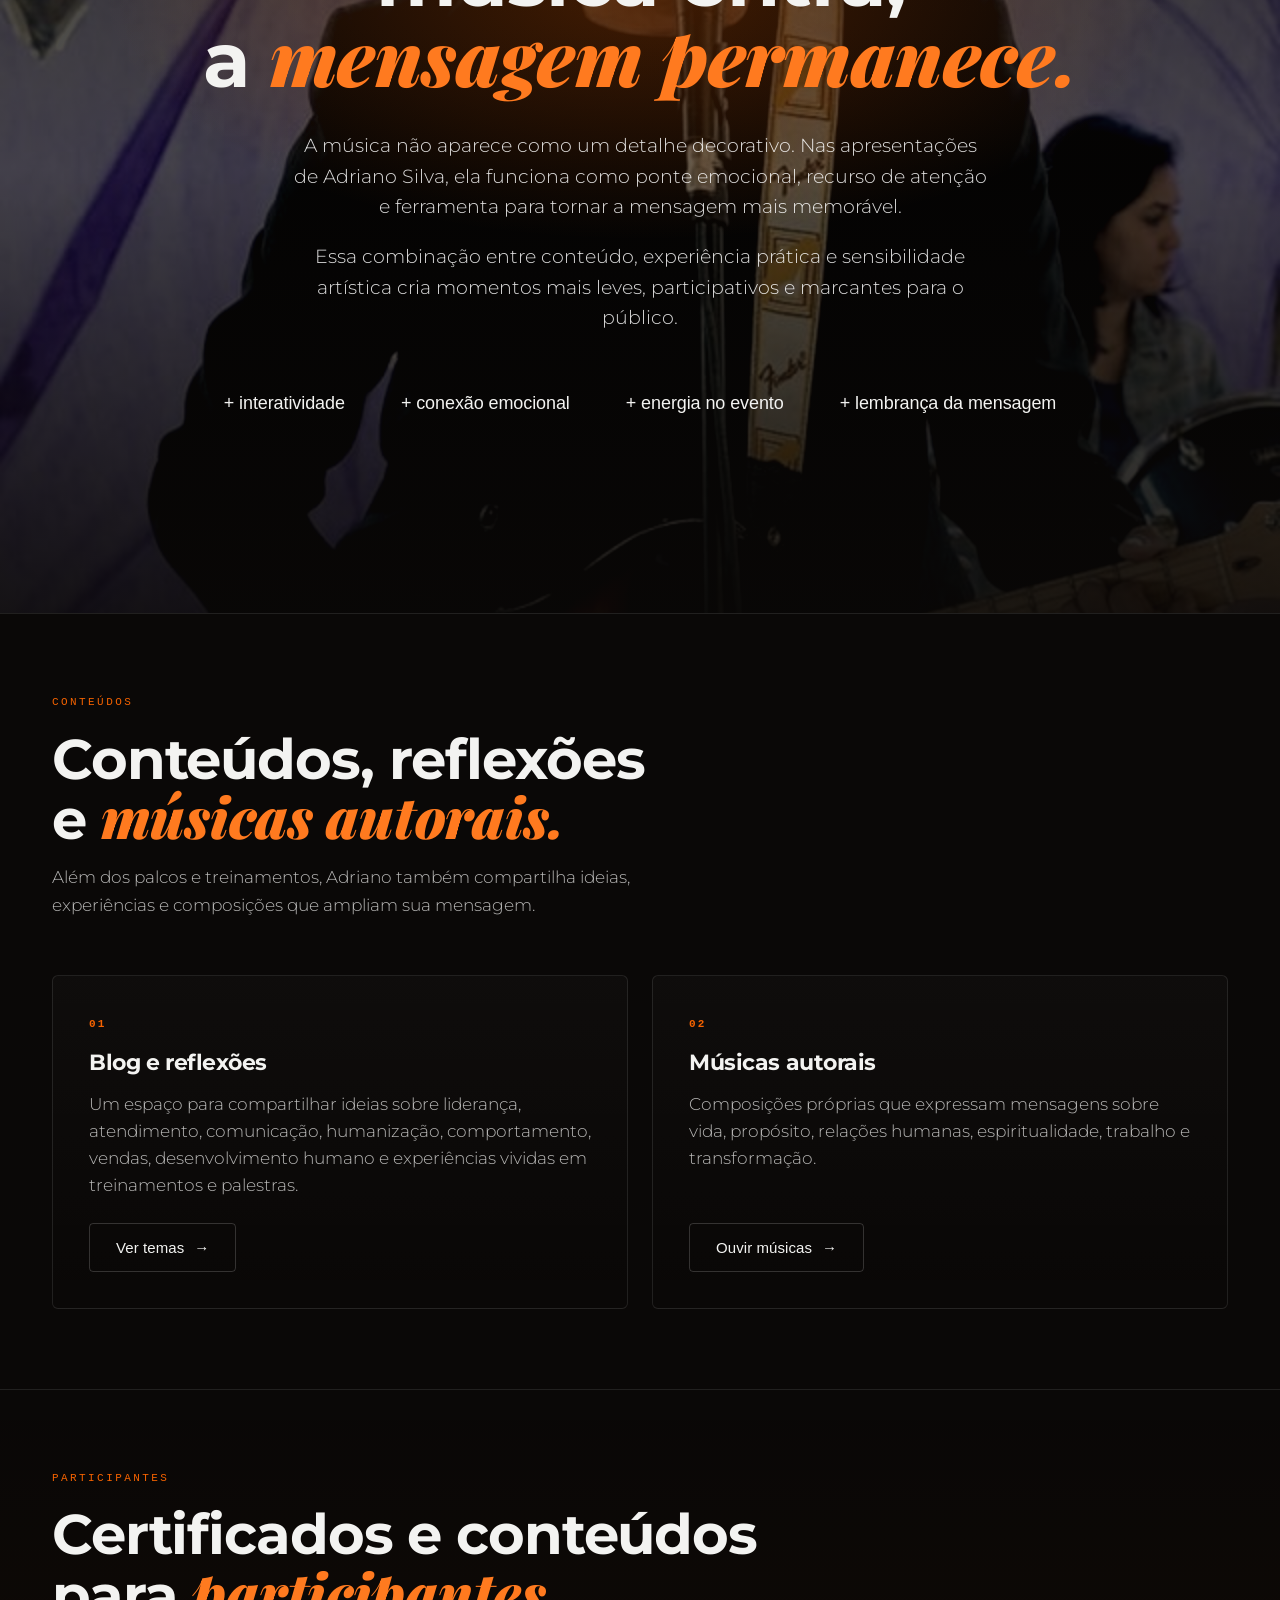
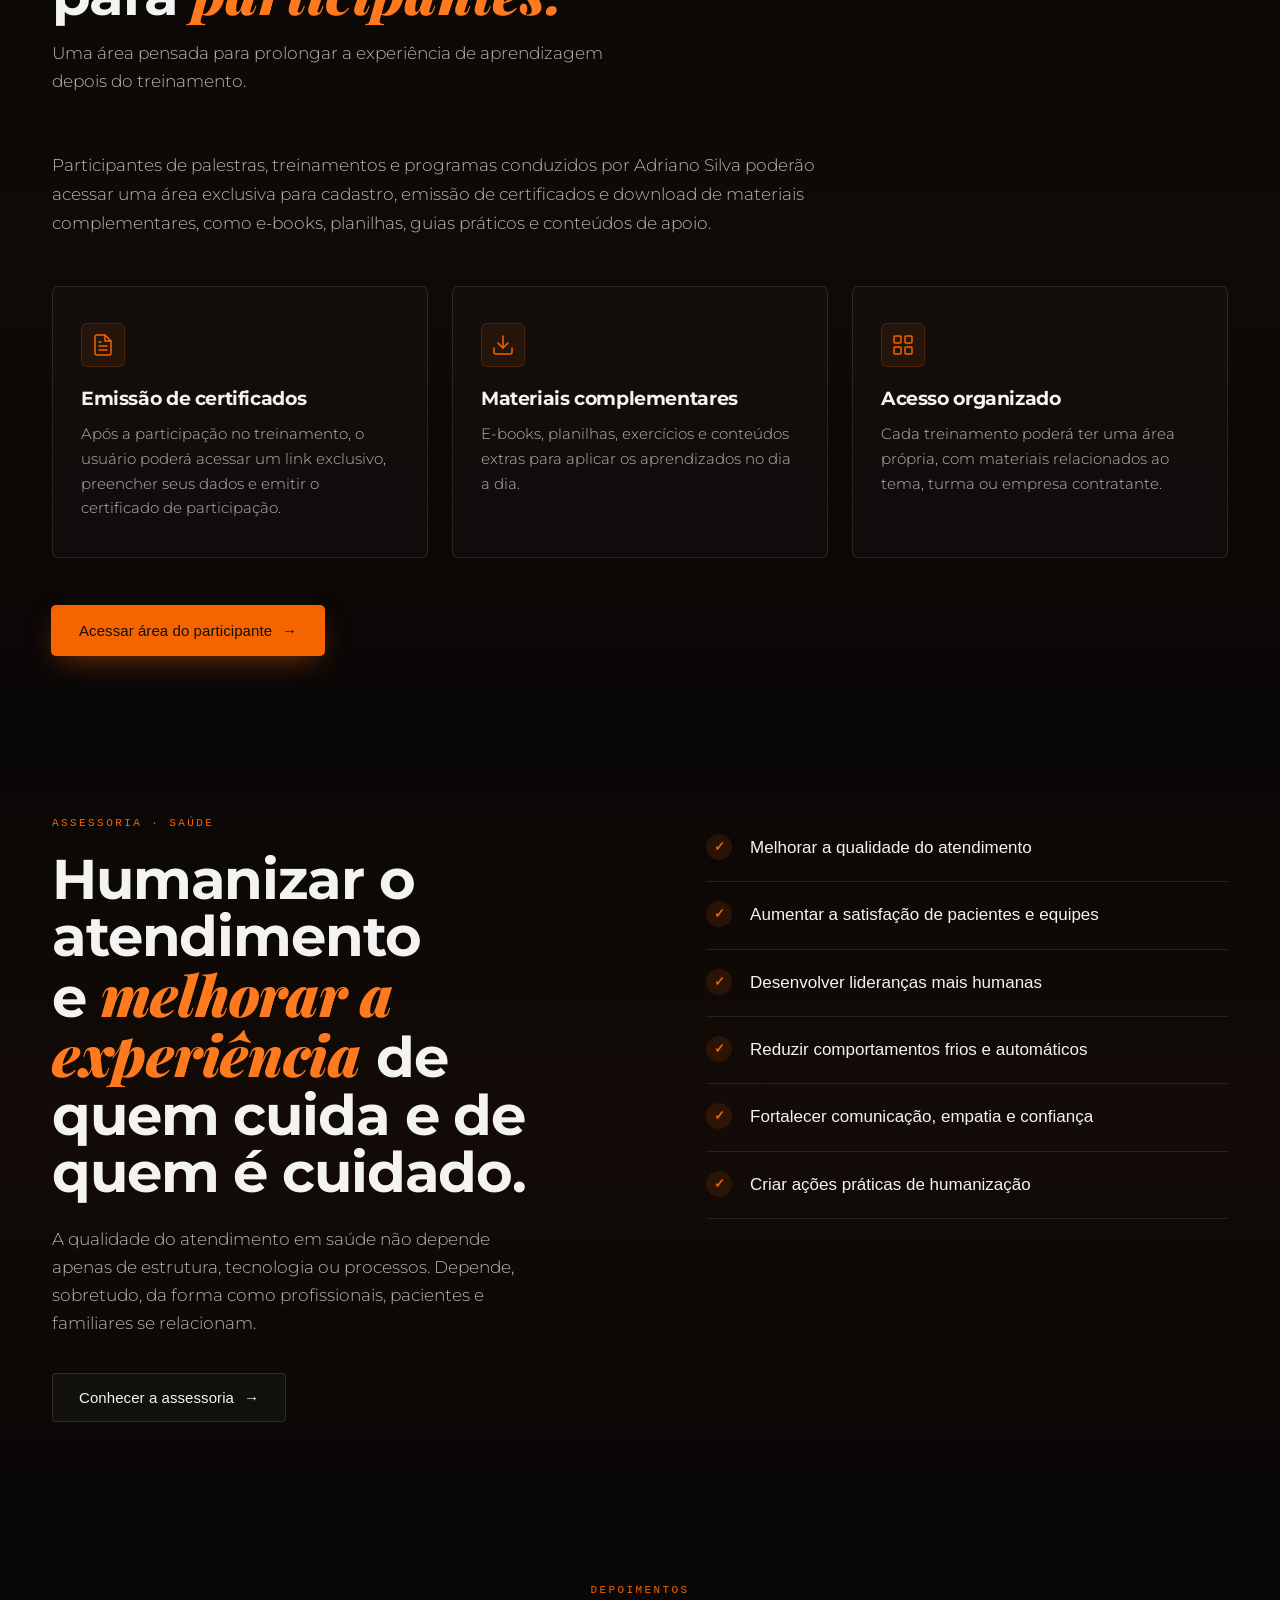
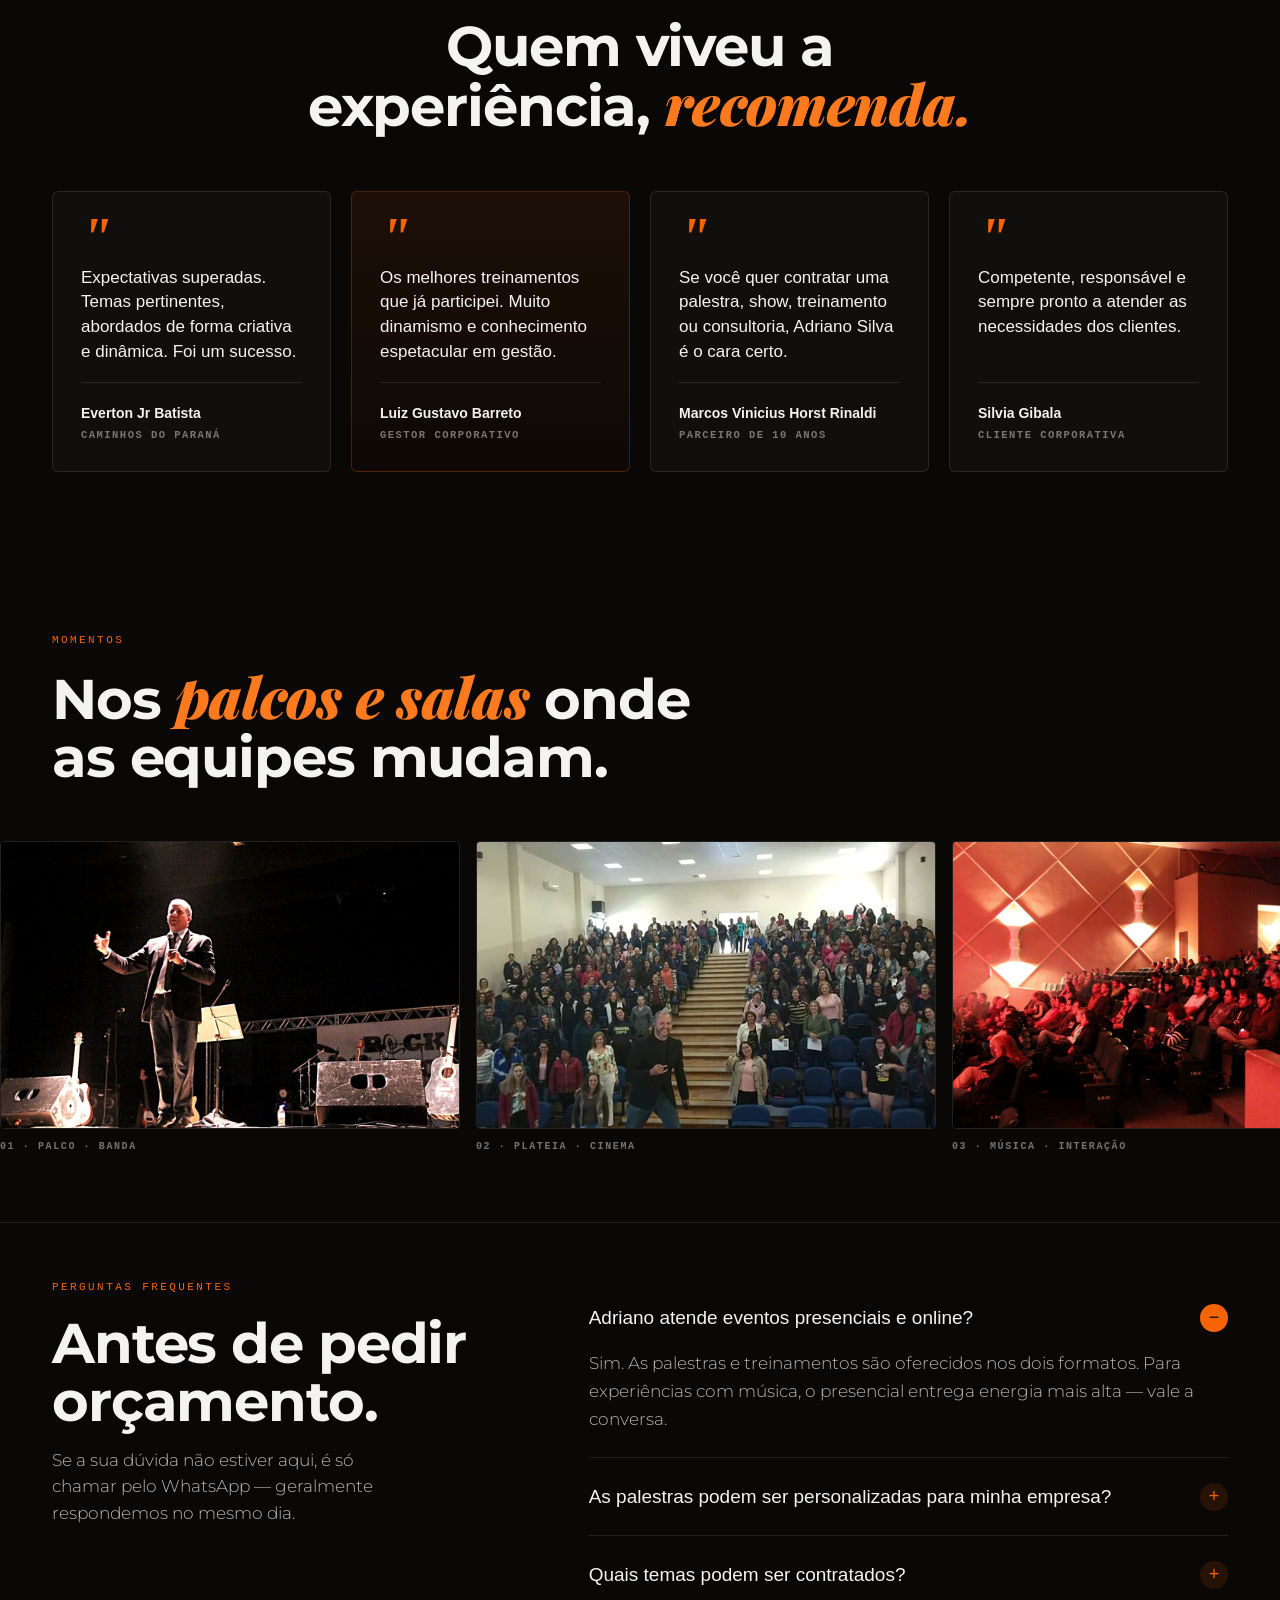
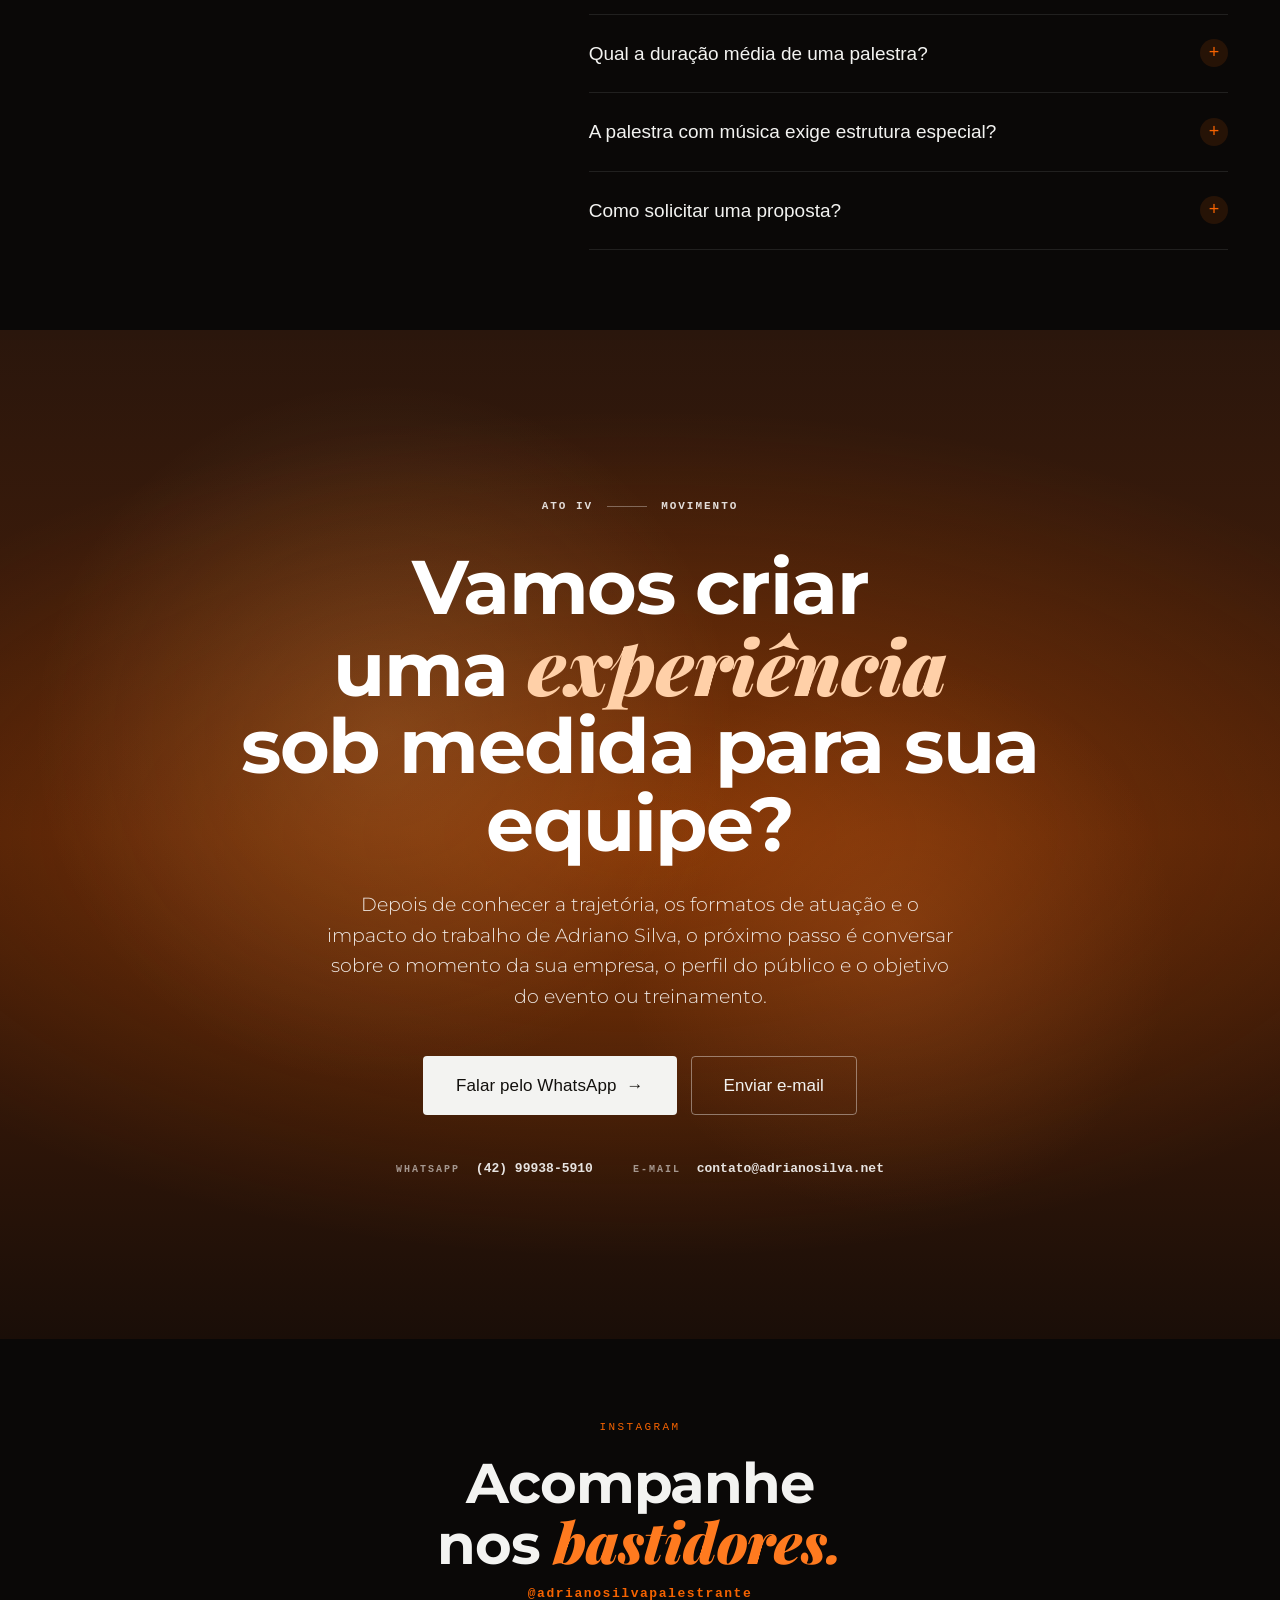
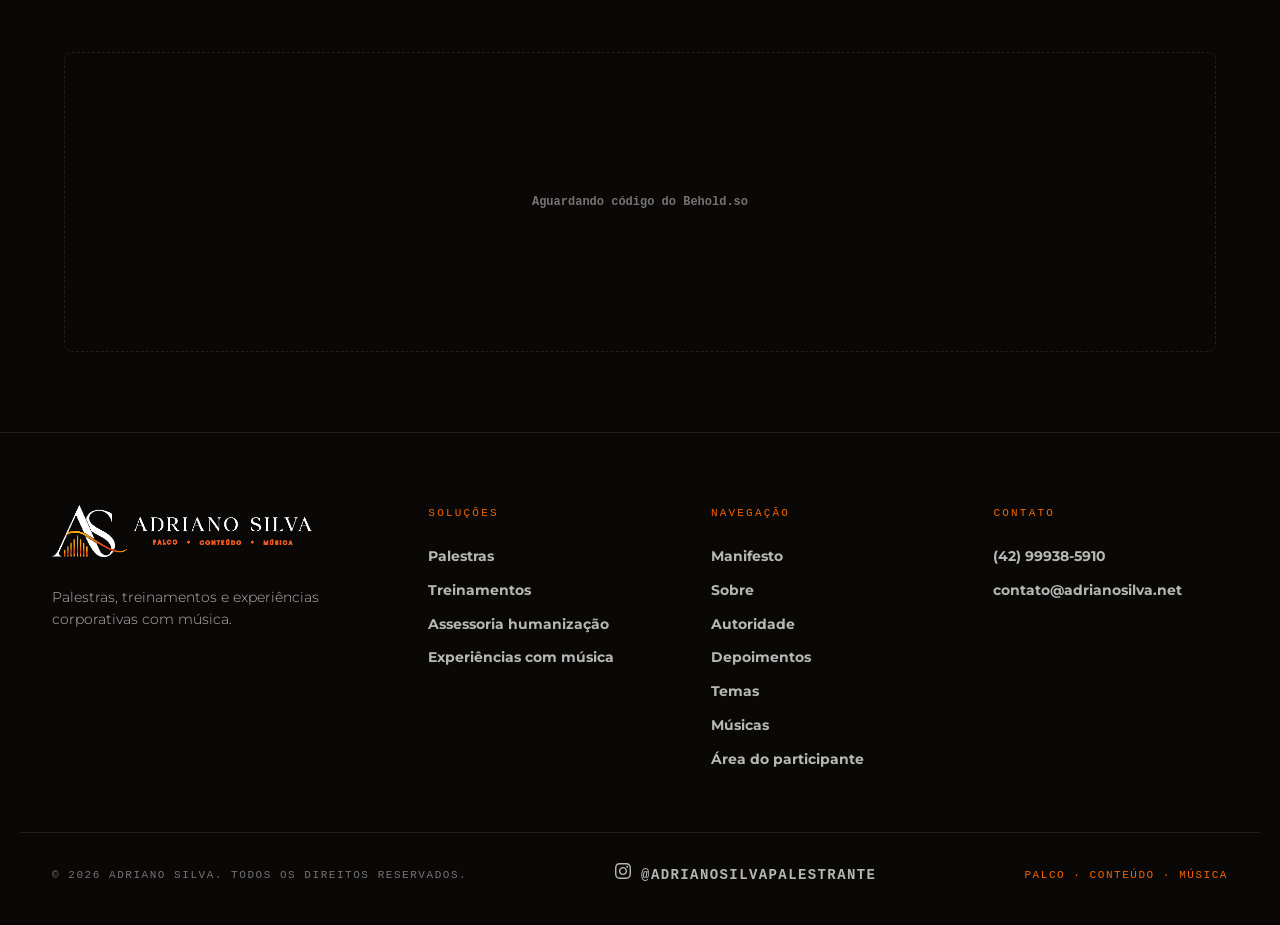
==== commit 09731fef: "feat: ativa GA4 com Measurement ID real (G-5KCGCDJRH4) Substitui o placeholder G-XXXXXXXXXX pelo ID " ====
--- a/index.html
+++ b/index.html
@@ -43,13 +43,13 @@
   <link rel="preconnect" href="https://fonts.gstatic.com" crossorigin>
   <link href="https://fonts.googleapis.com/css2?family=Montserrat:wght@300;500;600;700;800;900&family=Playfair+Display:ital,wght@1,900&display=swap" rel="stylesheet">
   <link rel="stylesheet" href="adriano-styles.css">
-  <!-- Google Analytics 4 — substitua G-XXXXXXXXXX pelo ID da sua propriedade -->
-  <script async src="https://www.googletagmanager.com/gtag/js?id=G-XXXXXXXXXX"></script>
+  <!-- Google Analytics 4 — (gtag.js) -->
+  <script async src="https://www.googletagmanager.com/gtag/js?id=G-5KCGCDJRH4"></script>
   <script>
     window.dataLayer = window.dataLayer || [];
     function gtag(){dataLayer.push(arguments);}
     gtag('js', new Date());
-    gtag('config', 'G-XXXXXXXXXX');
+    gtag('config', 'G-5KCGCDJRH4');
   </script>
 </head>
 <body data-density="comfortable" data-anim="medium">
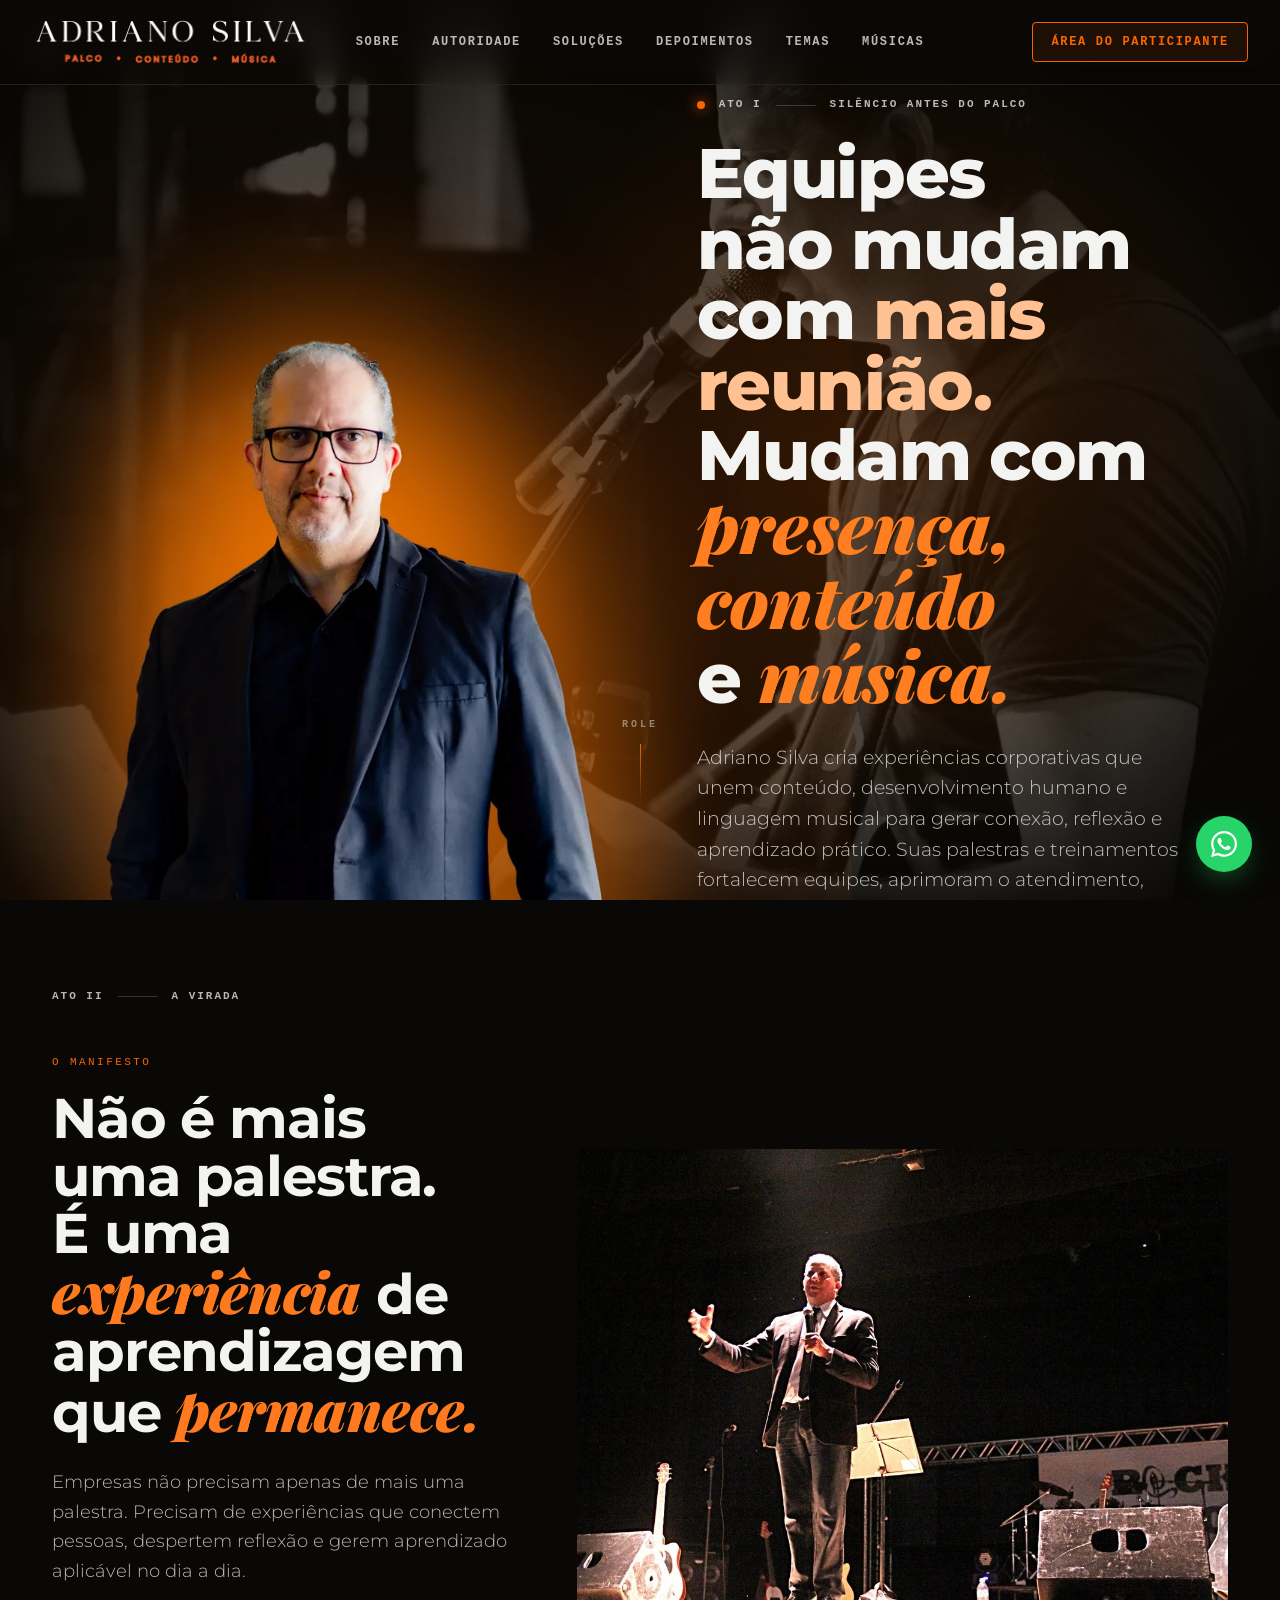
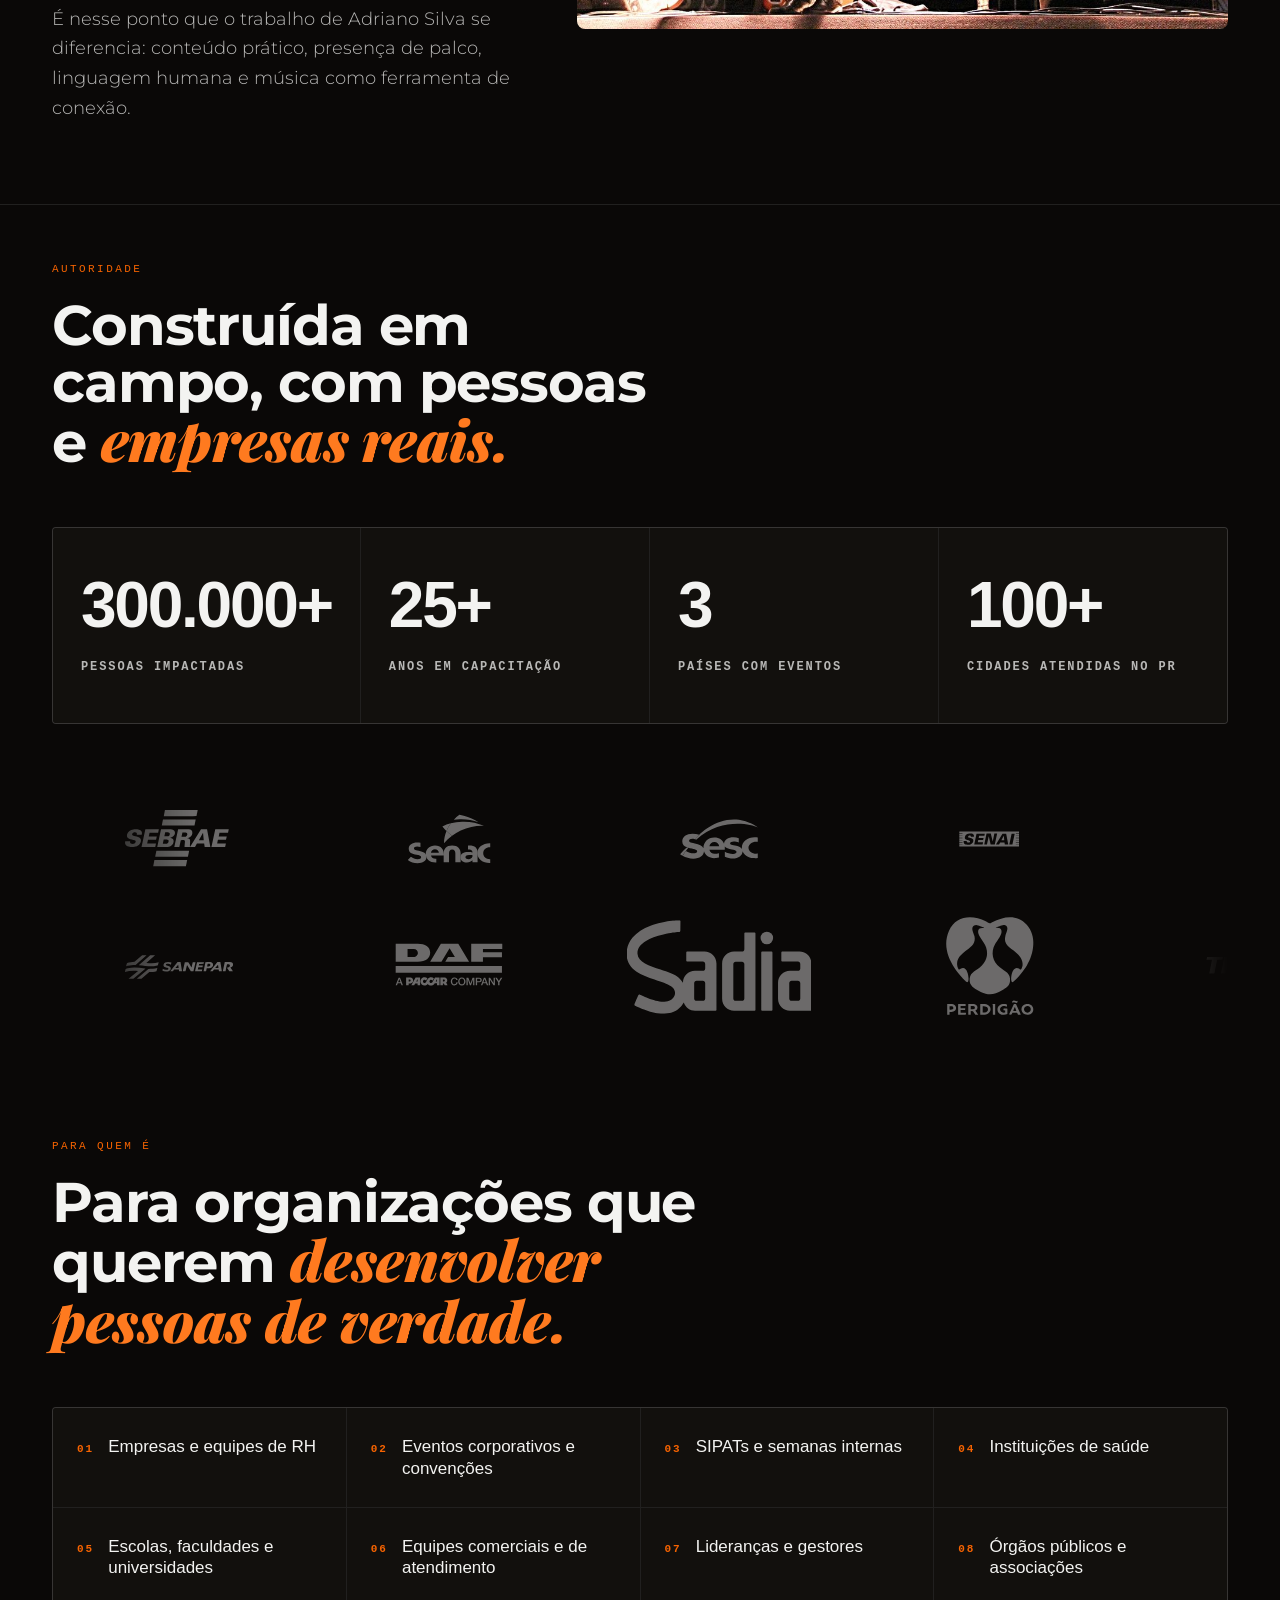
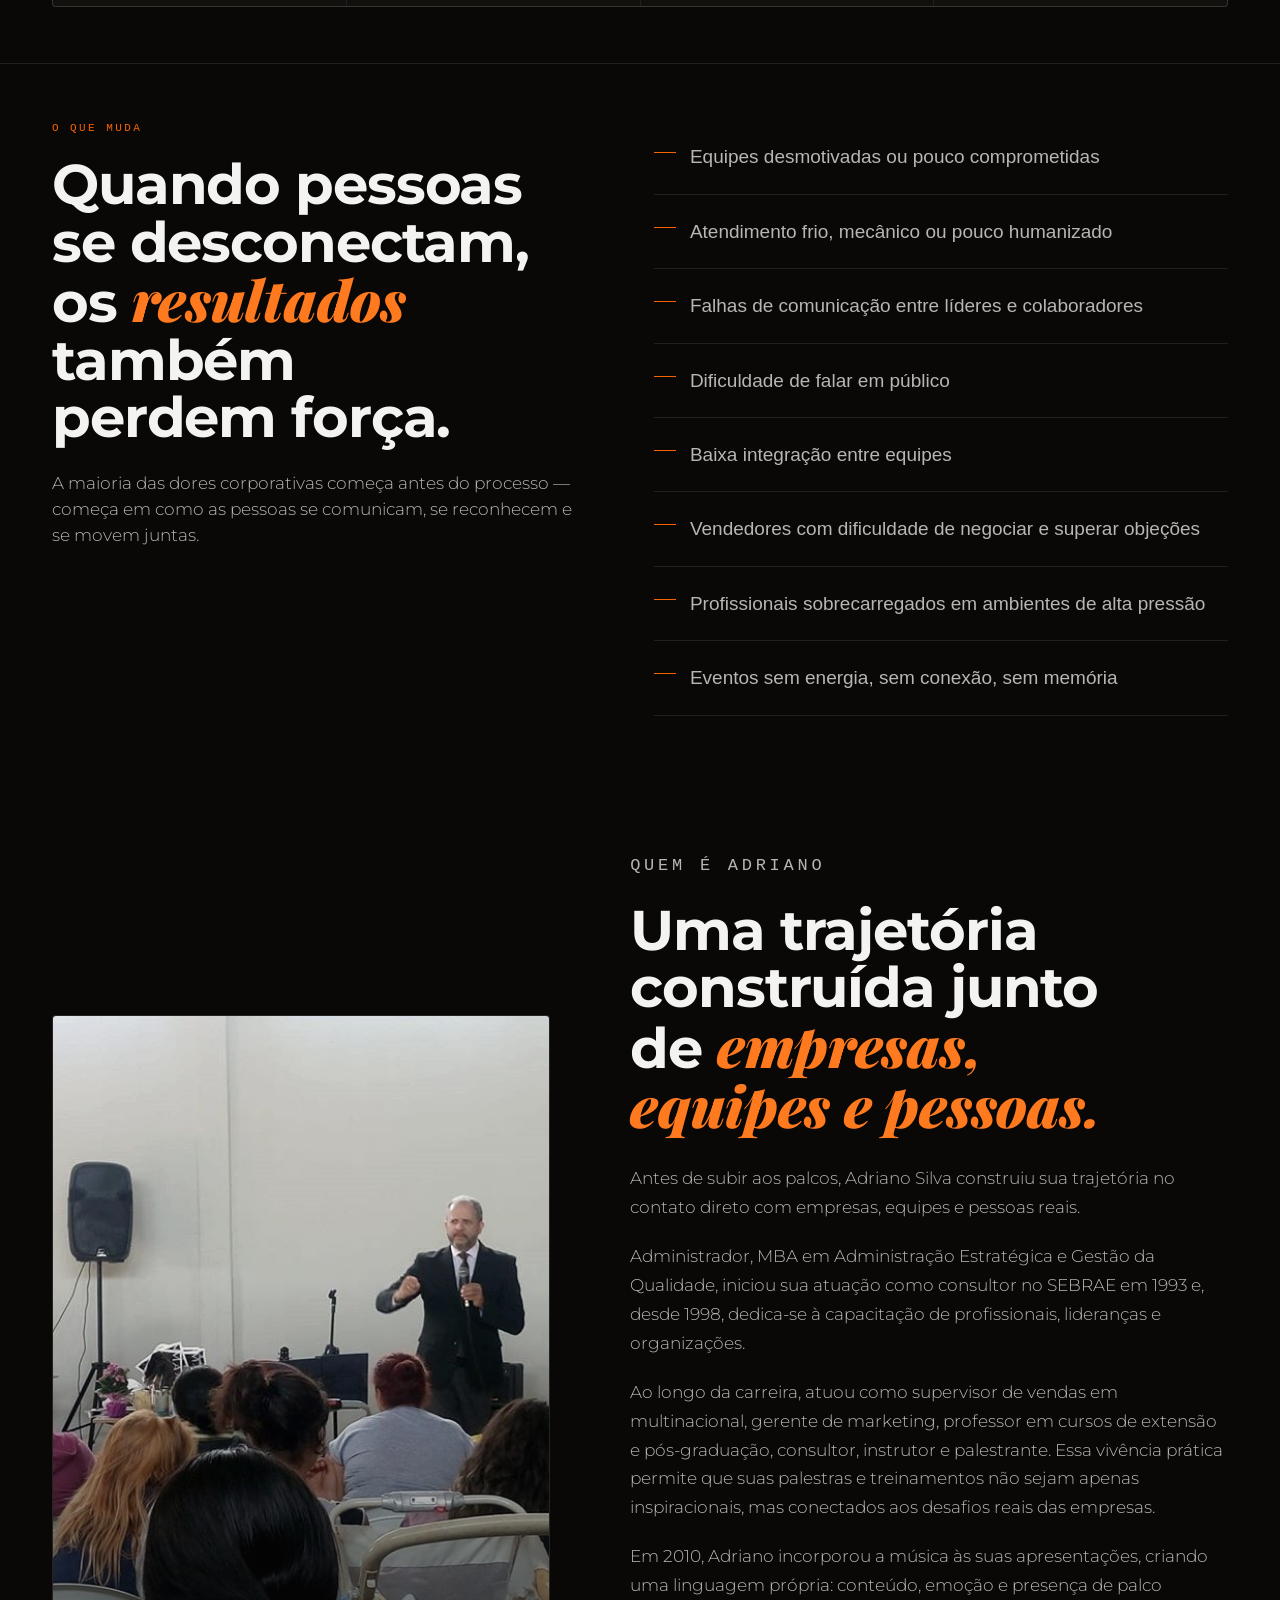
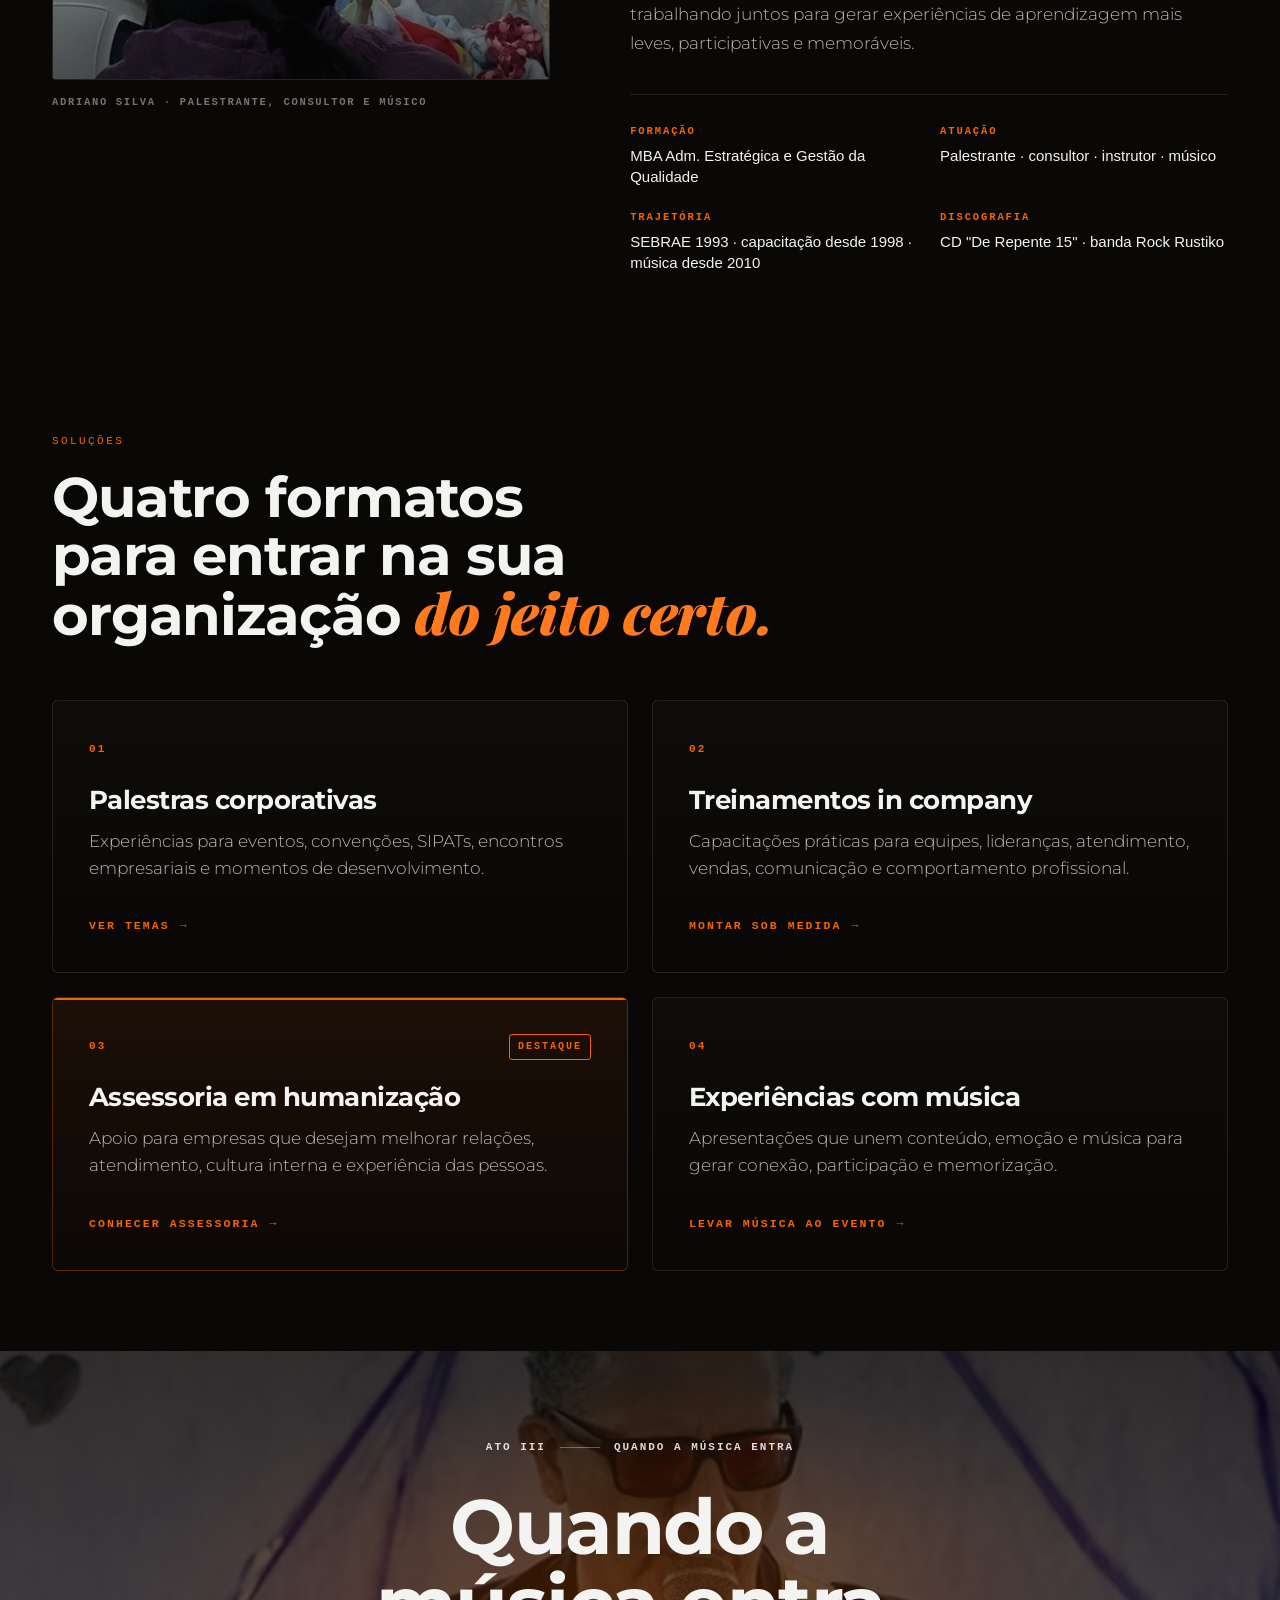
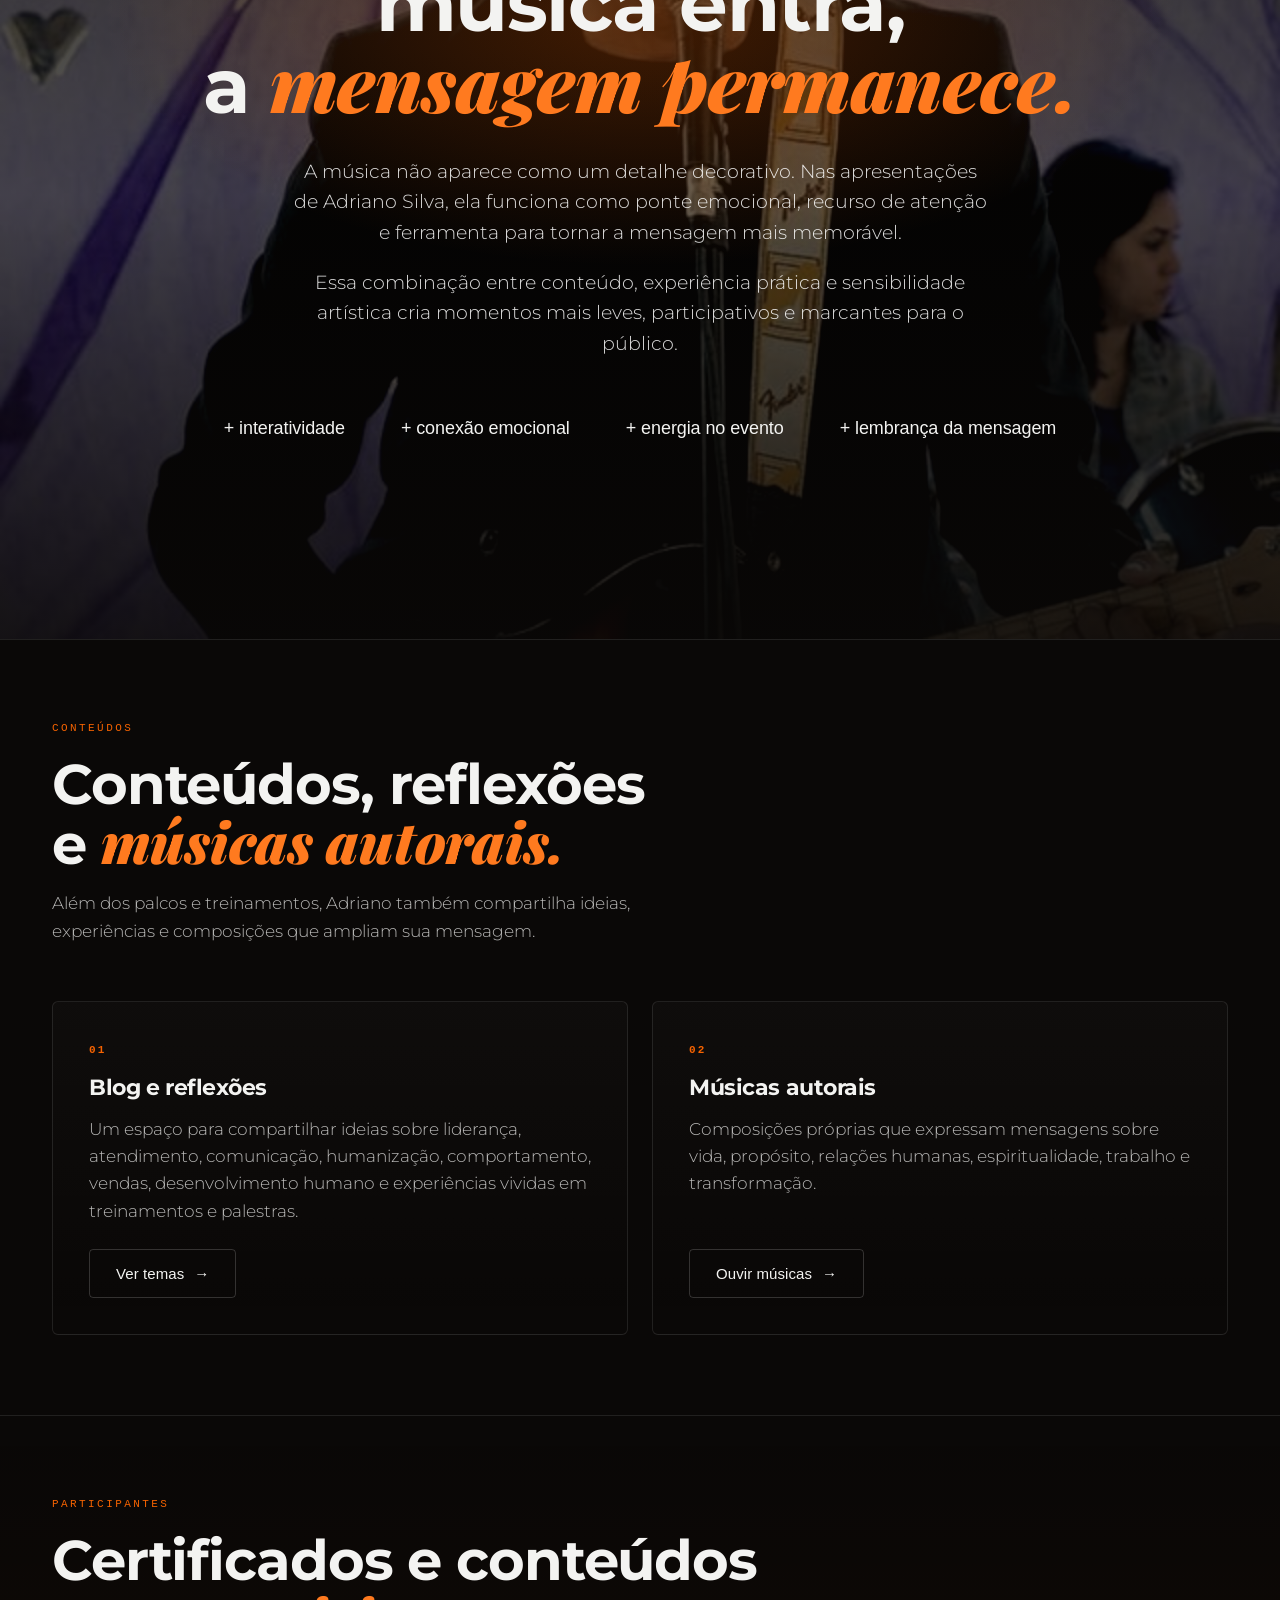
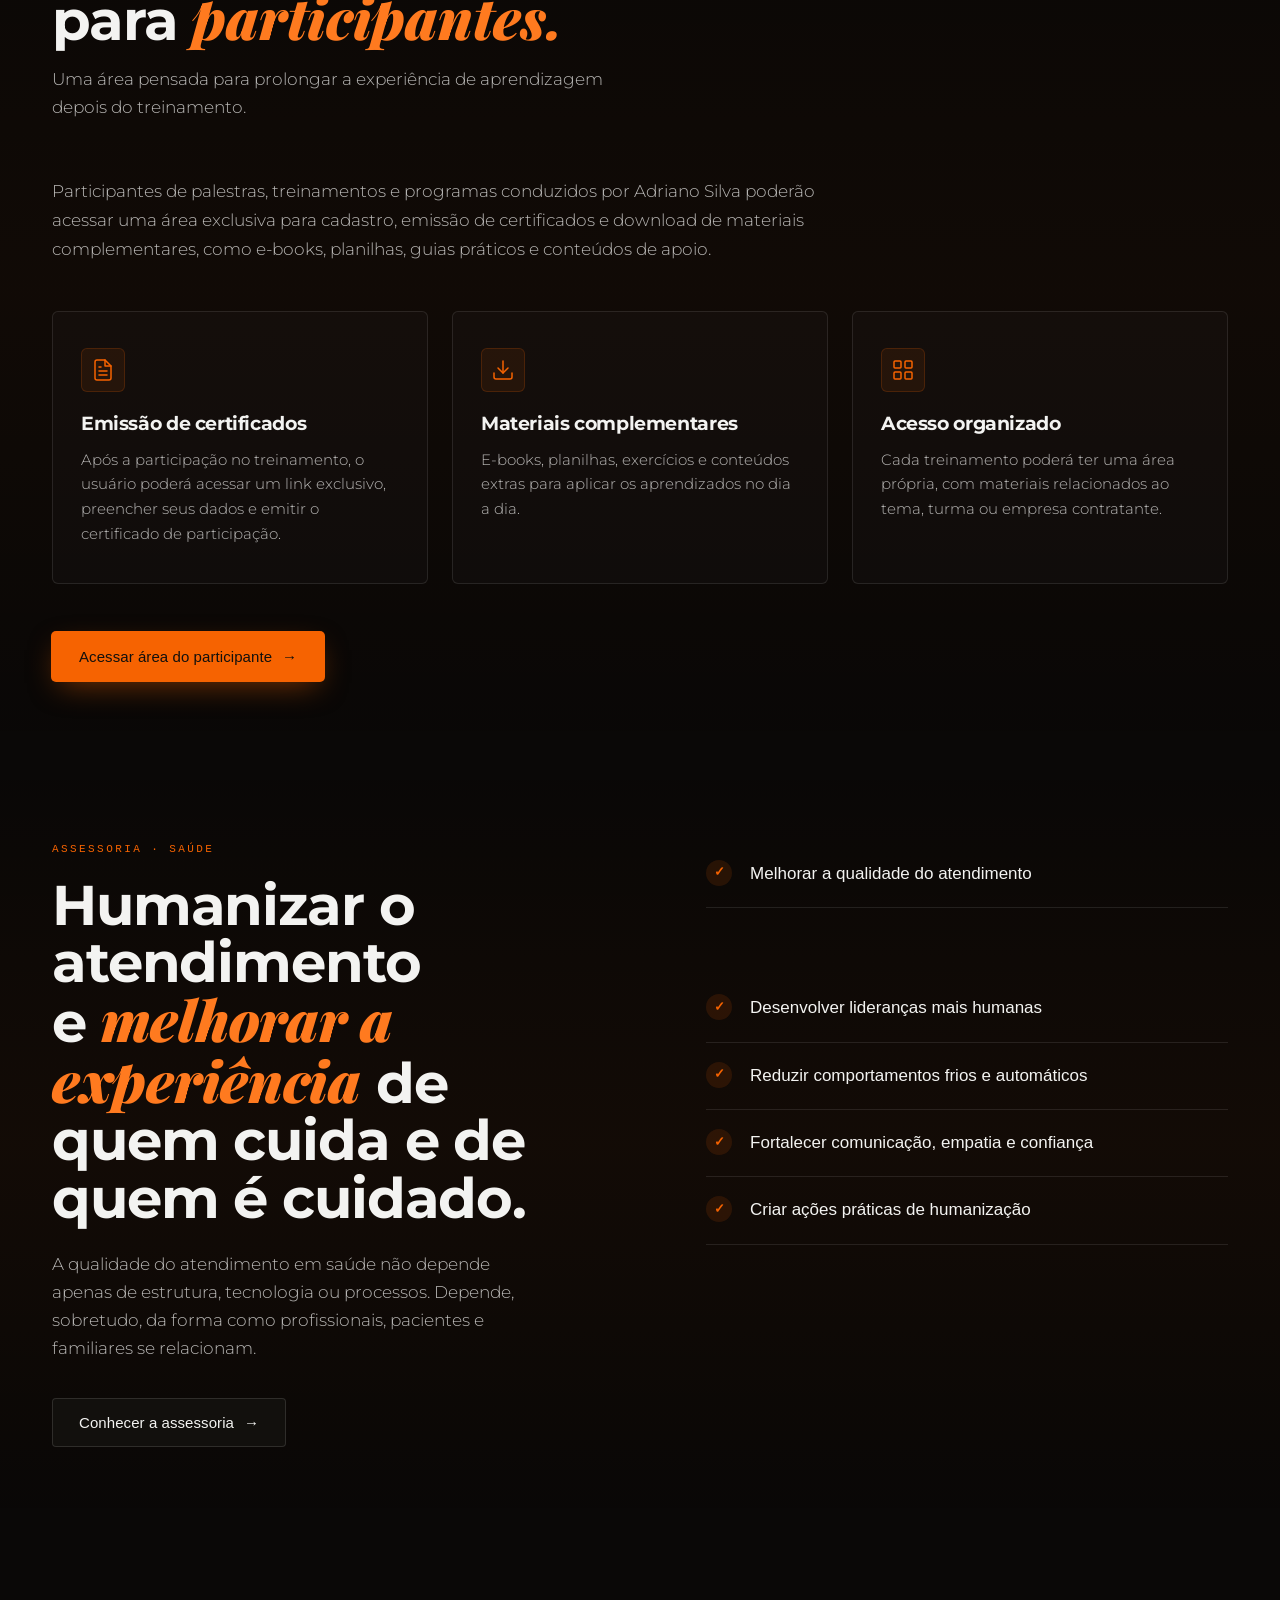
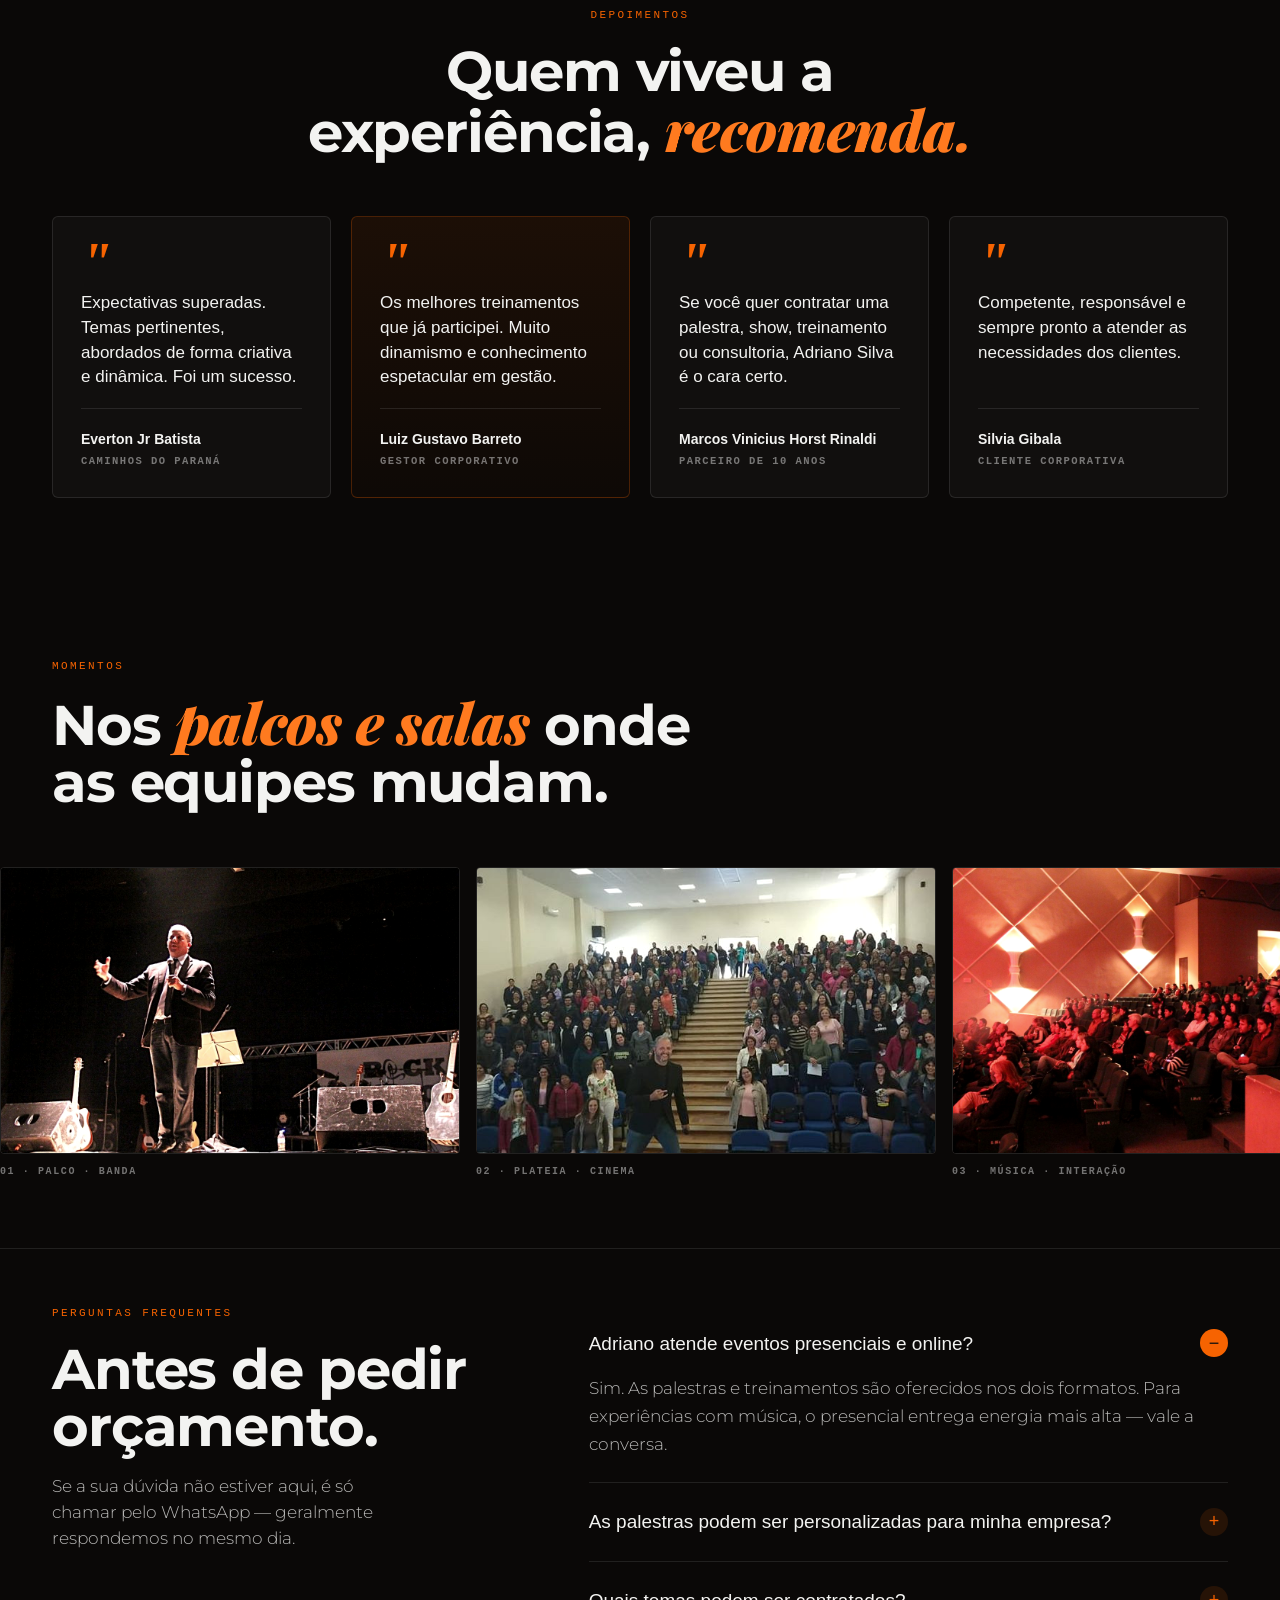
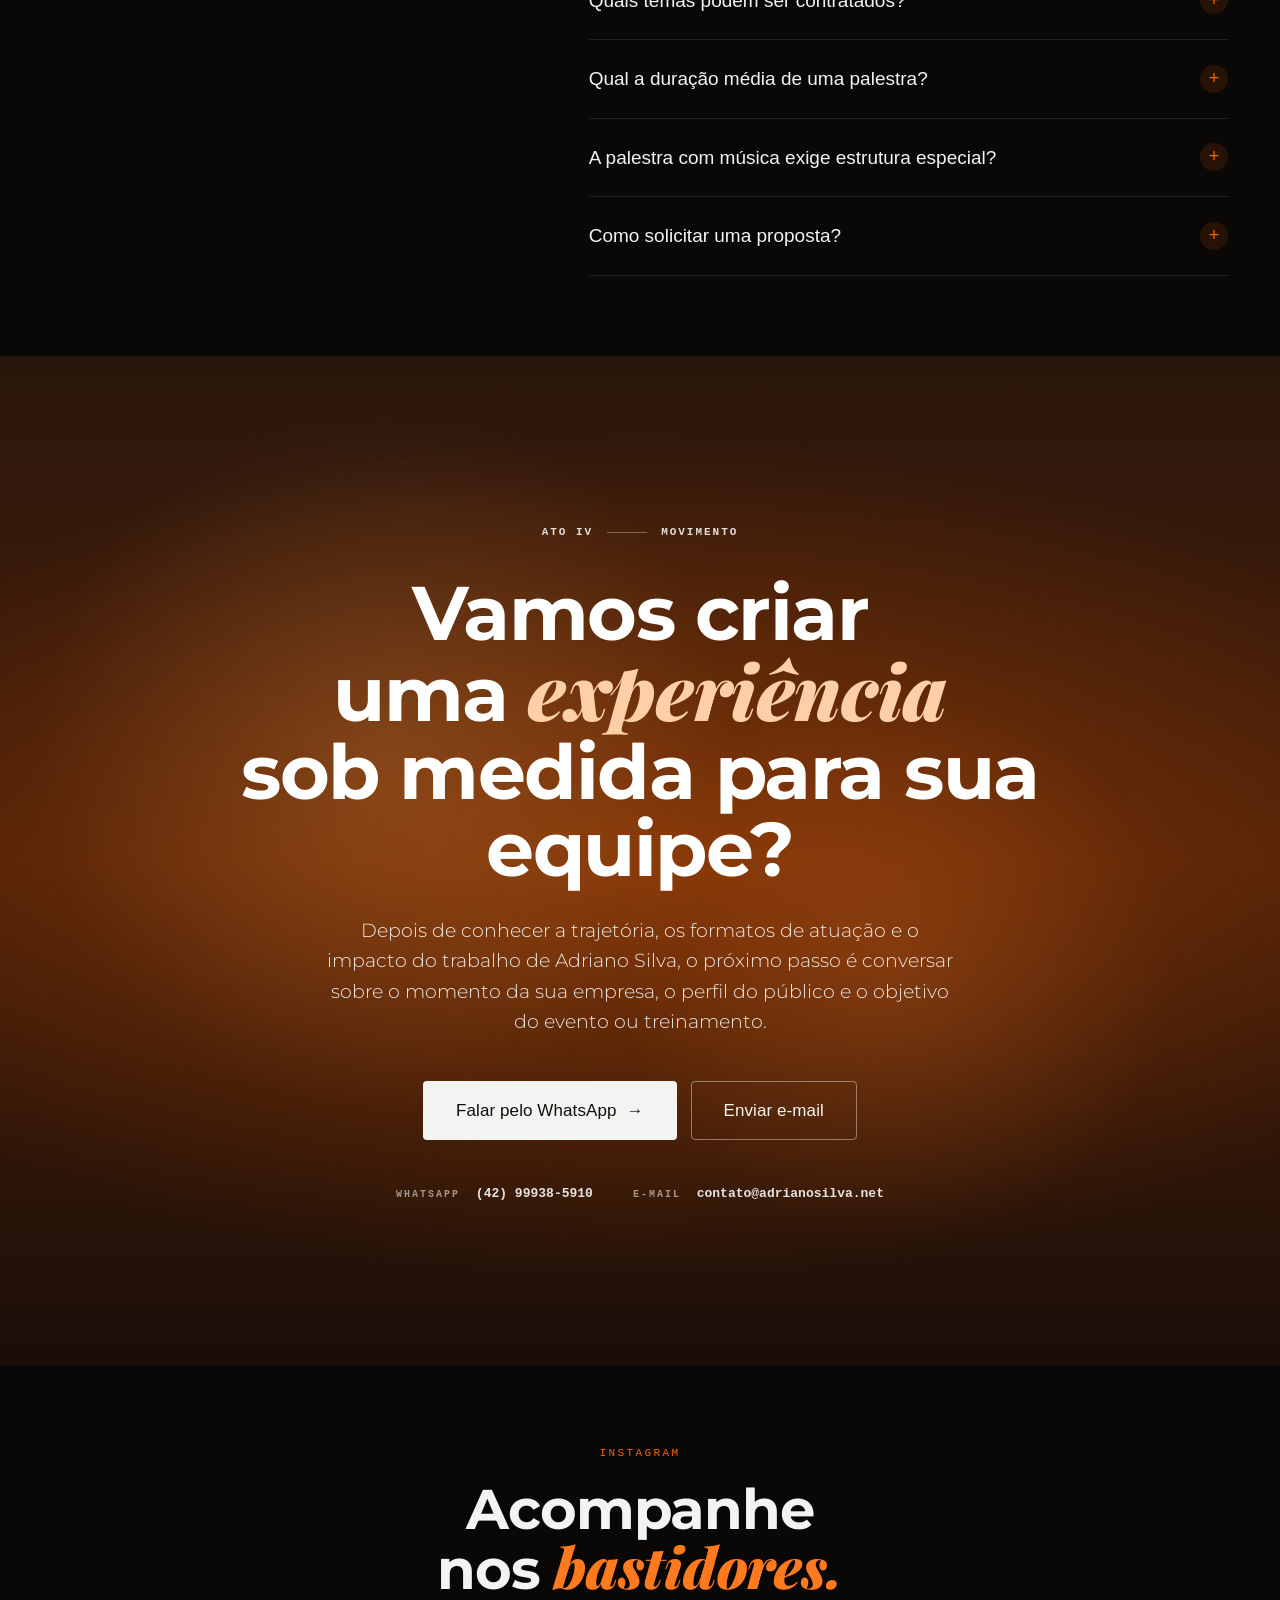
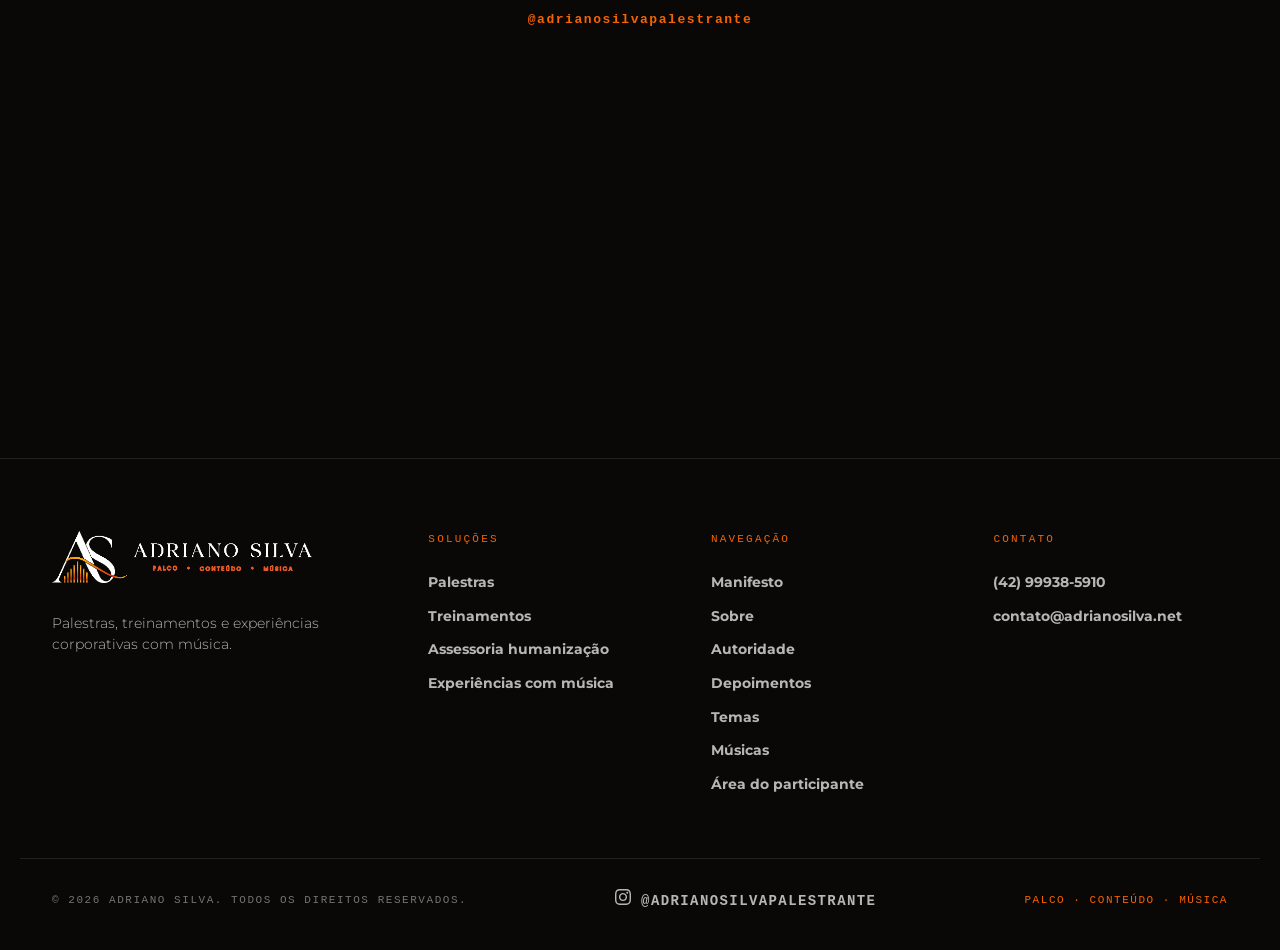
==== commit 87a51e84: "feat: integra feed do Instagram via Behold.so na seção bastidores Substitui o placeholder vazio pelo" ====
--- a/index.html
+++ b/index.html
@@ -707,16 +707,23 @@
         <a class="insta-handle reveal" href="https://www.instagram.com/adrianosilvapalestrante/" target="_blank" rel="noreferrer">@adrianosilvapalestrante</a>
       </div>
 
-      <!-- COLE O CÓDIGO DO BEHOLD.SO AQUI -->
-      <div class="behold-placeholder reveal">
-        <!-- 1. Acesse behold.so
-             2. Crie conta gratuita e conecte o Instagram @adrianosilvapalestrante
-             3. Configure para exibir 6 posts em grid
-             4. Copie o código gerado e substitua este bloco -->
+      <!-- Feed do Instagram via Behold.so (@adrianosilvapalestrante) -->
+      <div class="insta-feed reveal">
+        <behold-widget feed-id="58FjUnR3PxCEIEW5qwO9"></behold-widget>
       </div>
 
     </div>
   </section>
+
+  <!-- Loader do widget Behold -->
+  <script>
+    (() => {
+      const d = document, s = d.createElement("script");
+      s.type = "module";
+      s.src = "https://w.behold.so/widget.js";
+      d.head.append(s);
+    })();
+  </script>
 
   <!-- ============ FOOTER ============ -->
   <footer class="site-footer">
--- a/adriano-styles.css
+++ b/adriano-styles.css
@@ -36,6 +36,17 @@
 [data-density="spacious"] {
   --section-pad-y: 180px;
   --section-pad-y-tight: 130px;
+}
+
+/* Aproveitamento em telas largas: alarga grids e hero progressivamente.
+   Os blocos de texto têm caps próprios (section-head 760px, cert-intro 800px),
+   então só os grids/imagens ganham largura — a leitura permanece confortável. */
+@media (min-width: 1600px) {
+  :root { --max-w: 1360px; }
+}
+
+@media (min-width: 1900px) {
+  :root { --max-w: 1440px; }
 }
 
 * {
@@ -454,7 +465,7 @@
   object-fit: contain;
   object-position: bottom center;
   filter: drop-shadow(0 40px 80px rgba(246, 99, 1, 0.4));
-  transform: translateY(-460px) scale(4.5);
+  transform: translateY(-330px) scale(3.6);
   -webkit-mask-image: linear-gradient(to right, transparent 0%, black 18%);
   mask-image: linear-gradient(to right, transparent 0%, black 30%);
 }
@@ -1686,27 +1697,27 @@
 
 .stat {
   background: var(--night);
-  padding: 40px 28px;
+  padding: 46px 28px;
   text-align: left;
 }
 
 .stat strong {
   display: block;
   font-family: var(--font-display);
-  font-weight: 500;
-  font-size: clamp(36px, 4vw, 58px);
-  line-height: 1;
-  letter-spacing: -0.03em;
+  font-weight: 600;
+  font-size: clamp(46px, 5vw, 78px);
+  line-height: 0.98;
+  letter-spacing: -0.035em;
   color: var(--white);
-  margin-bottom: 12px;
+  margin-bottom: 14px;
 }
 
 .stat span {
   font-family: var(--font-mono);
-  font-size: 11px;
-  letter-spacing: 0.18em;
+  font-size: 12px;
+  letter-spacing: 0.16em;
   text-transform: uppercase;
-  color: var(--white-mute);
+  color: var(--white-dim);
 }
 
 .logo-marquee {
@@ -1768,6 +1779,10 @@
   transform: scale(1.5);
   transform-origin: center;
 }
+
+/* Sadia é um wordmark sólido e pesado: 20% menor que as demais (1.5 → 1.2)
+   para equilibrar o peso visual na grade. */
+.logo-marquee .marquee-track img[src$="sadia.svg"] { transform: scale(1.2); }
 
 @keyframes marqueeScroll {
   from { transform: translateX(0); }
@@ -2128,22 +2143,8 @@
   opacity: 0.7;
 }
 
-.behold-placeholder {
-  min-height: 300px;
-  border: 1px dashed var(--white-line);
-  border-radius: 8px;
-  display: flex;
-  align-items: center;
-  justify-content: center;
-  color: var(--white-mute);
-  font-family: var(--font-mono);
-  font-size: 12px;
-  text-align: center;
-  padding: 40px;
-}
-
-.behold-placeholder::after {
-  content: "Aguardando código do Behold.so";
+.insta-feed {
+  min-height: 300px; /* reserva espaço enquanto o widget carrega (evita layout shift) */
 }
 
 /* ============================================ */
@@ -2803,6 +2804,10 @@
     transform: scale(1.6);
   }
 
+  .logo-marquee .marquee-track img[src$="sadia.svg"] {
+    transform: scale(1.28);
+  }
+
   .logo-marquee .marquee-track span {
     min-width: 220px;
     min-height: 90px;
